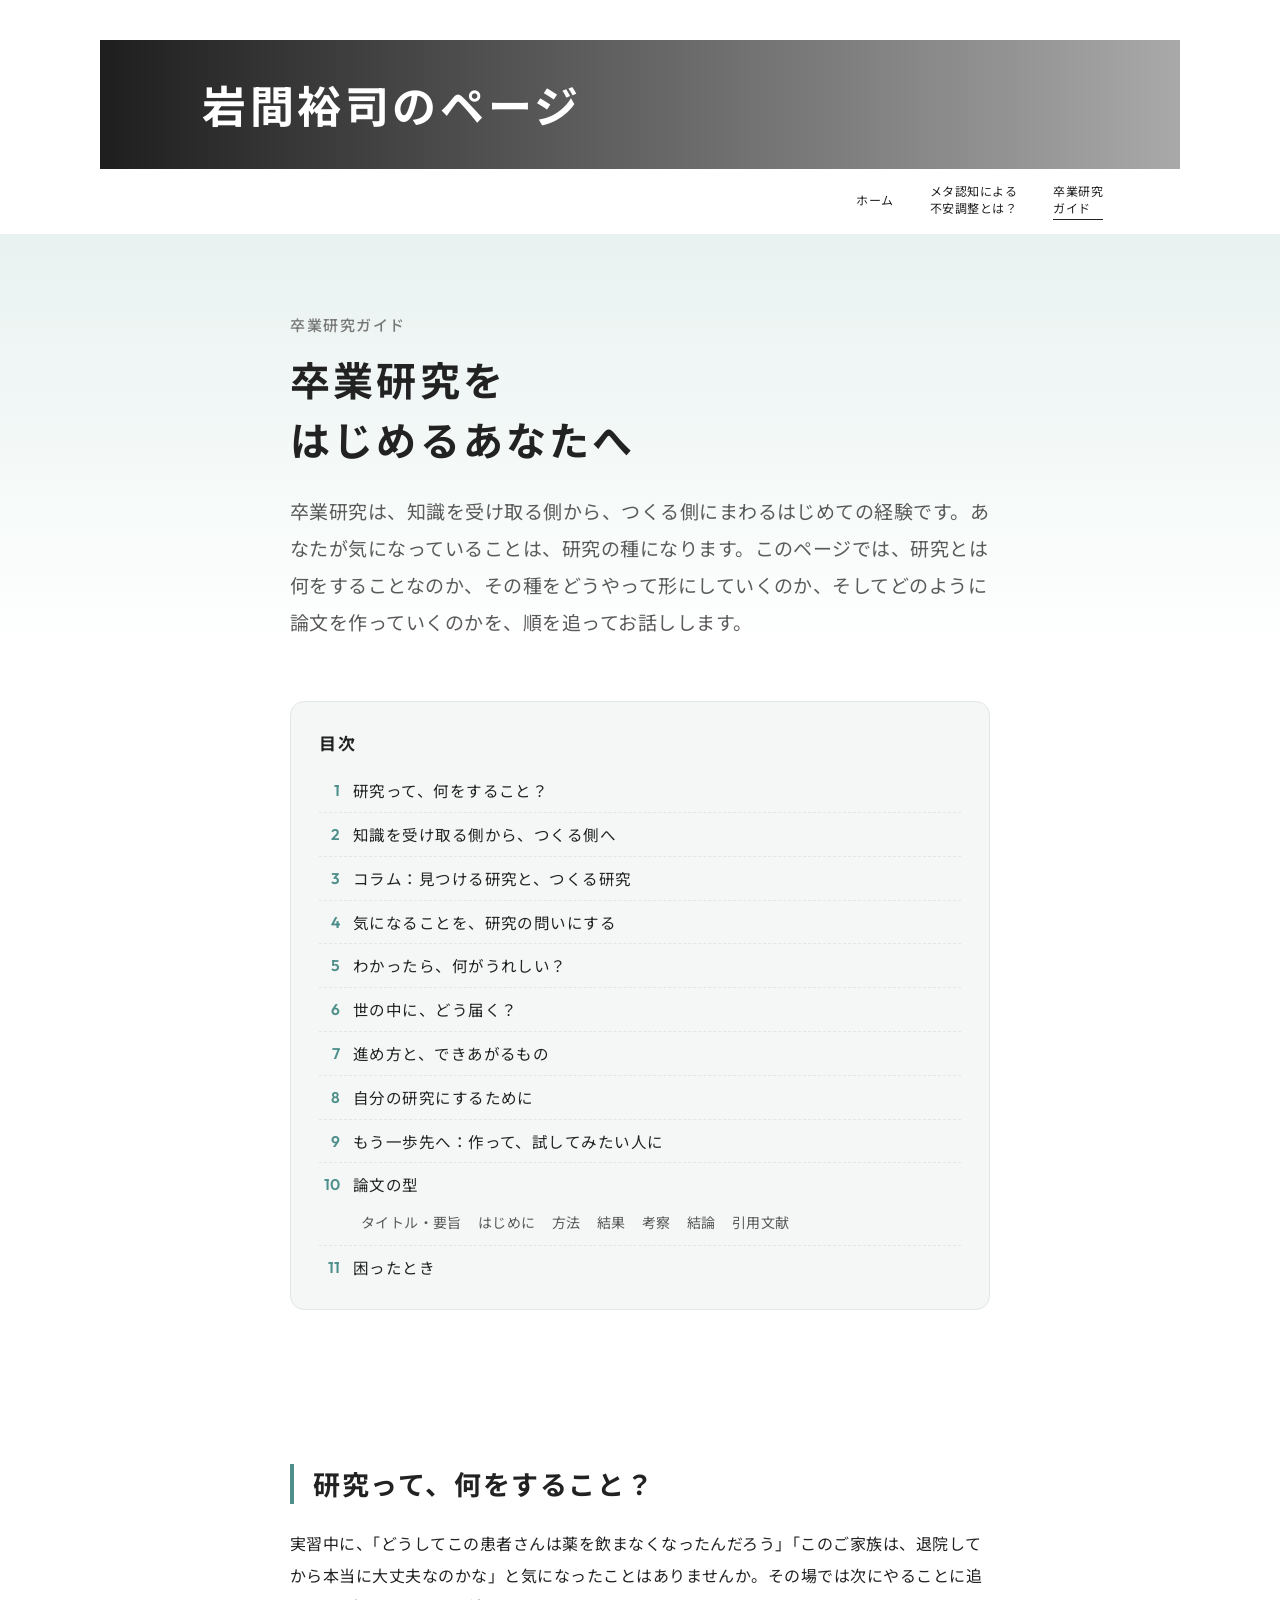
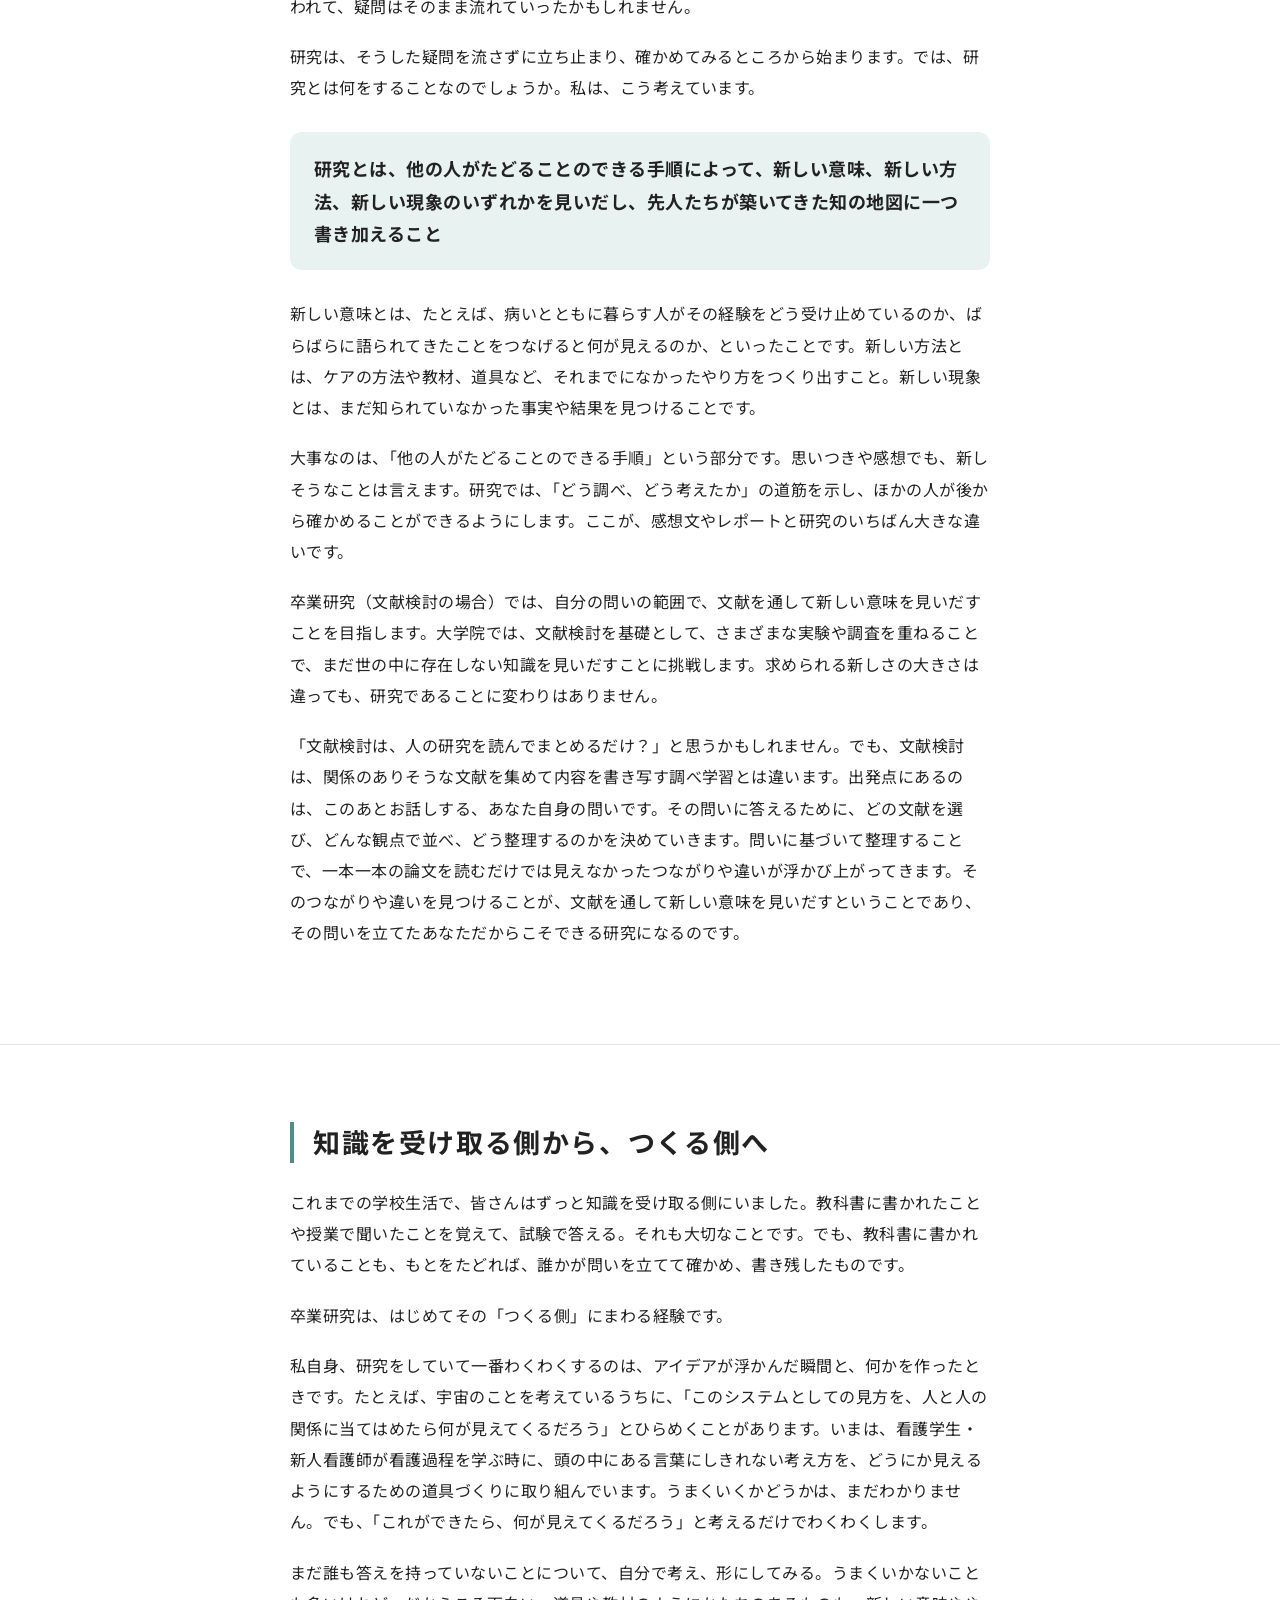
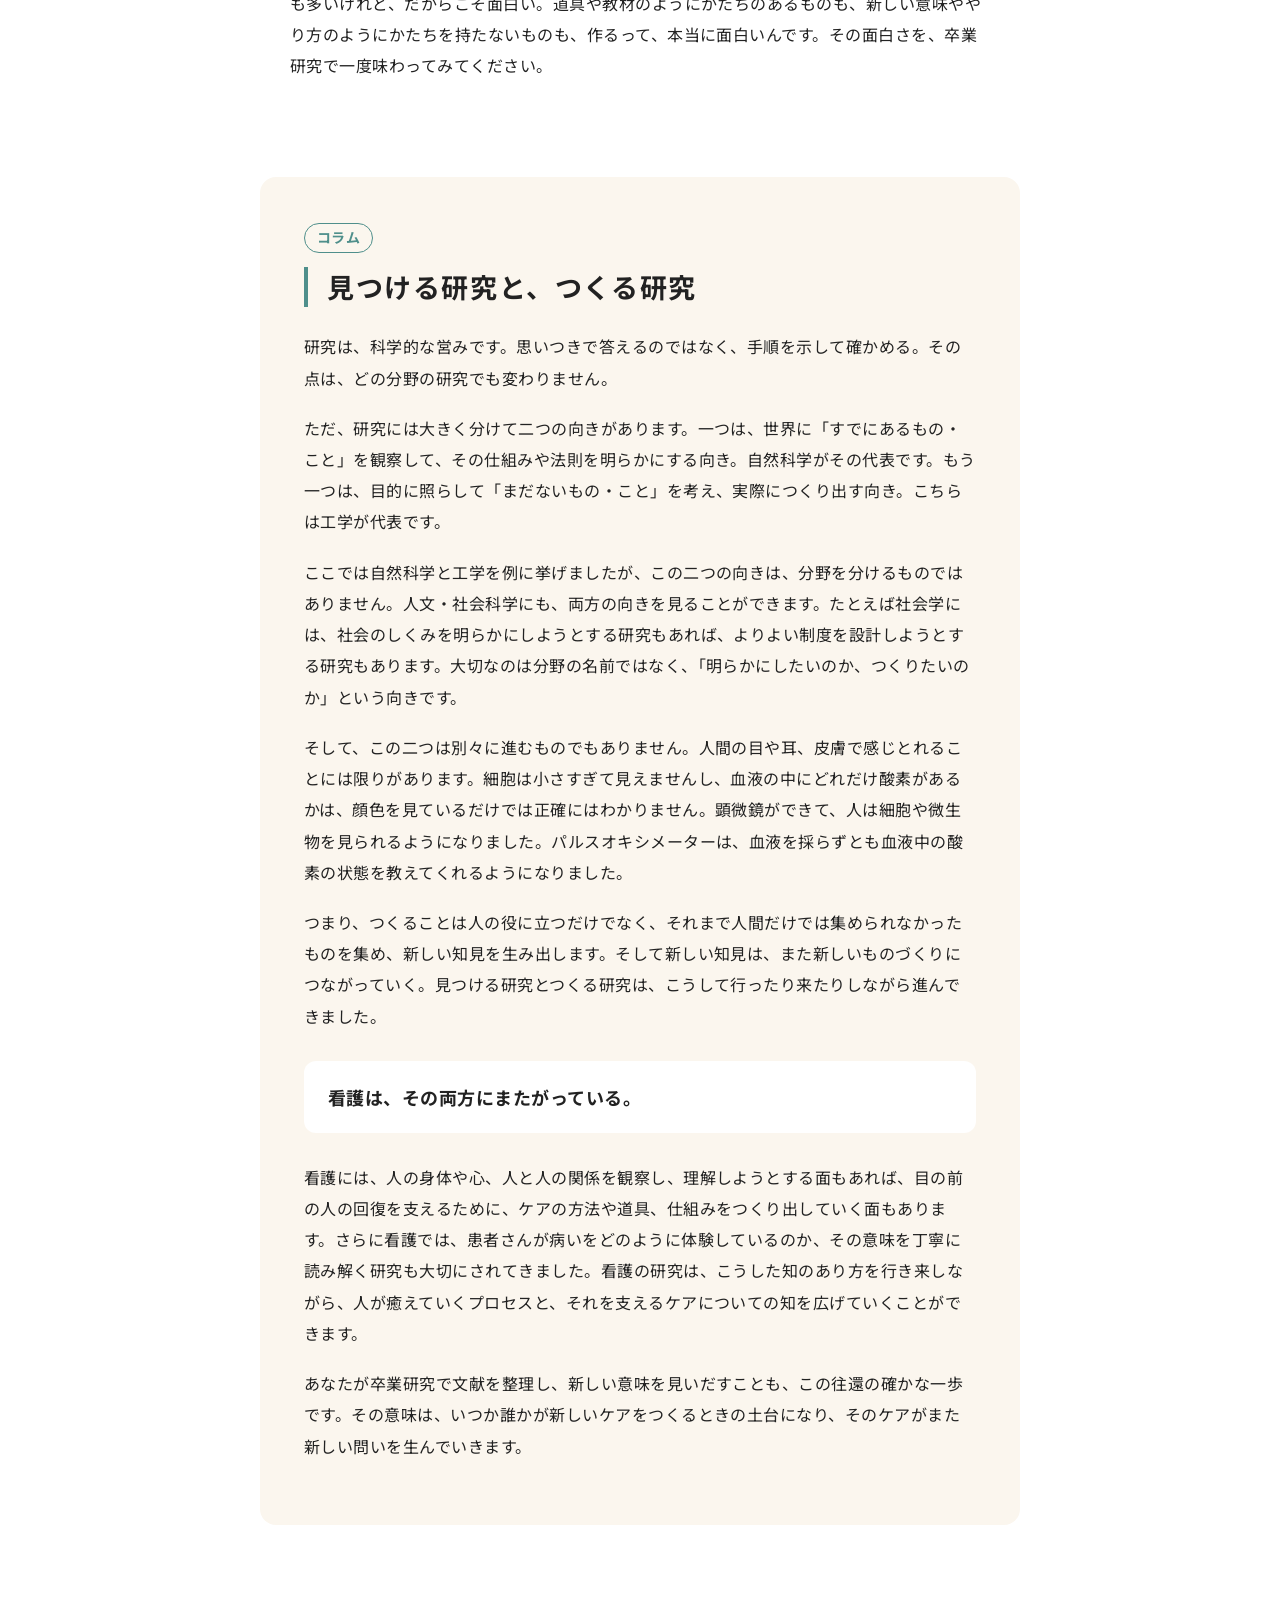
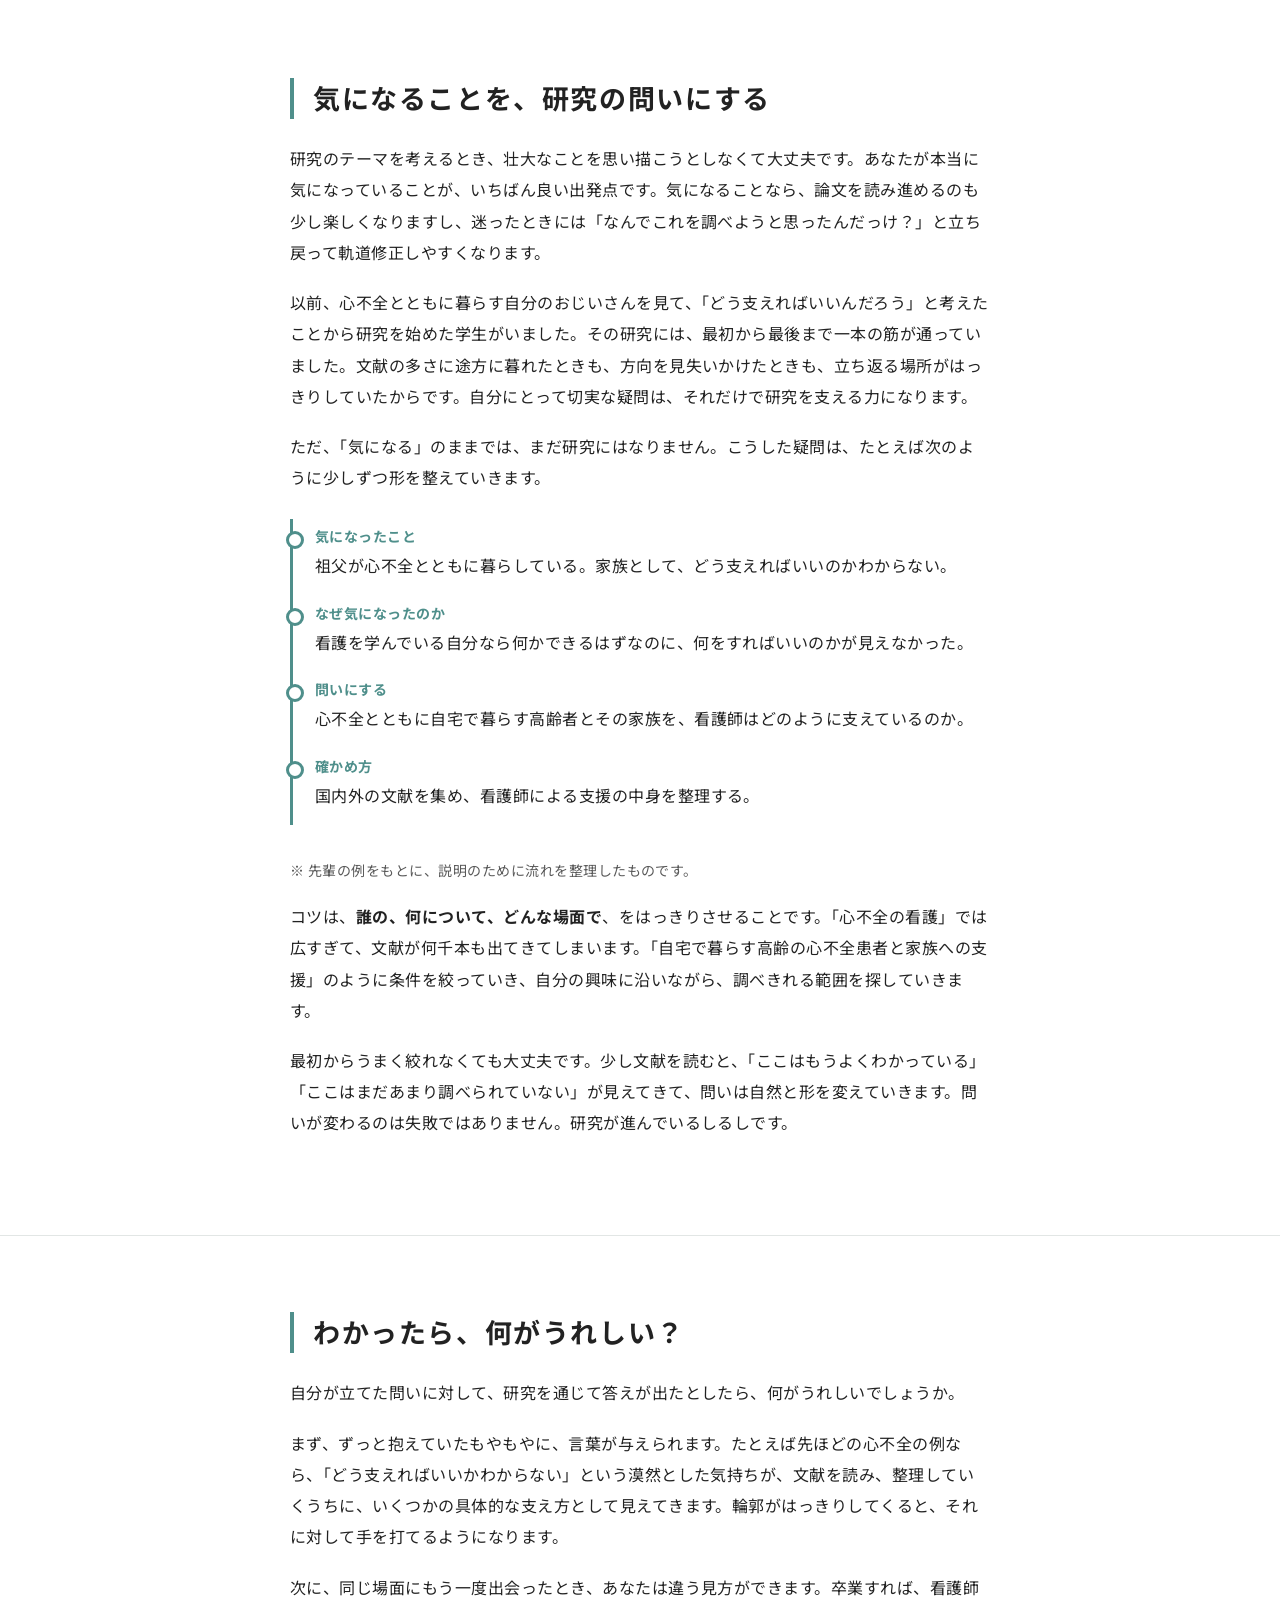
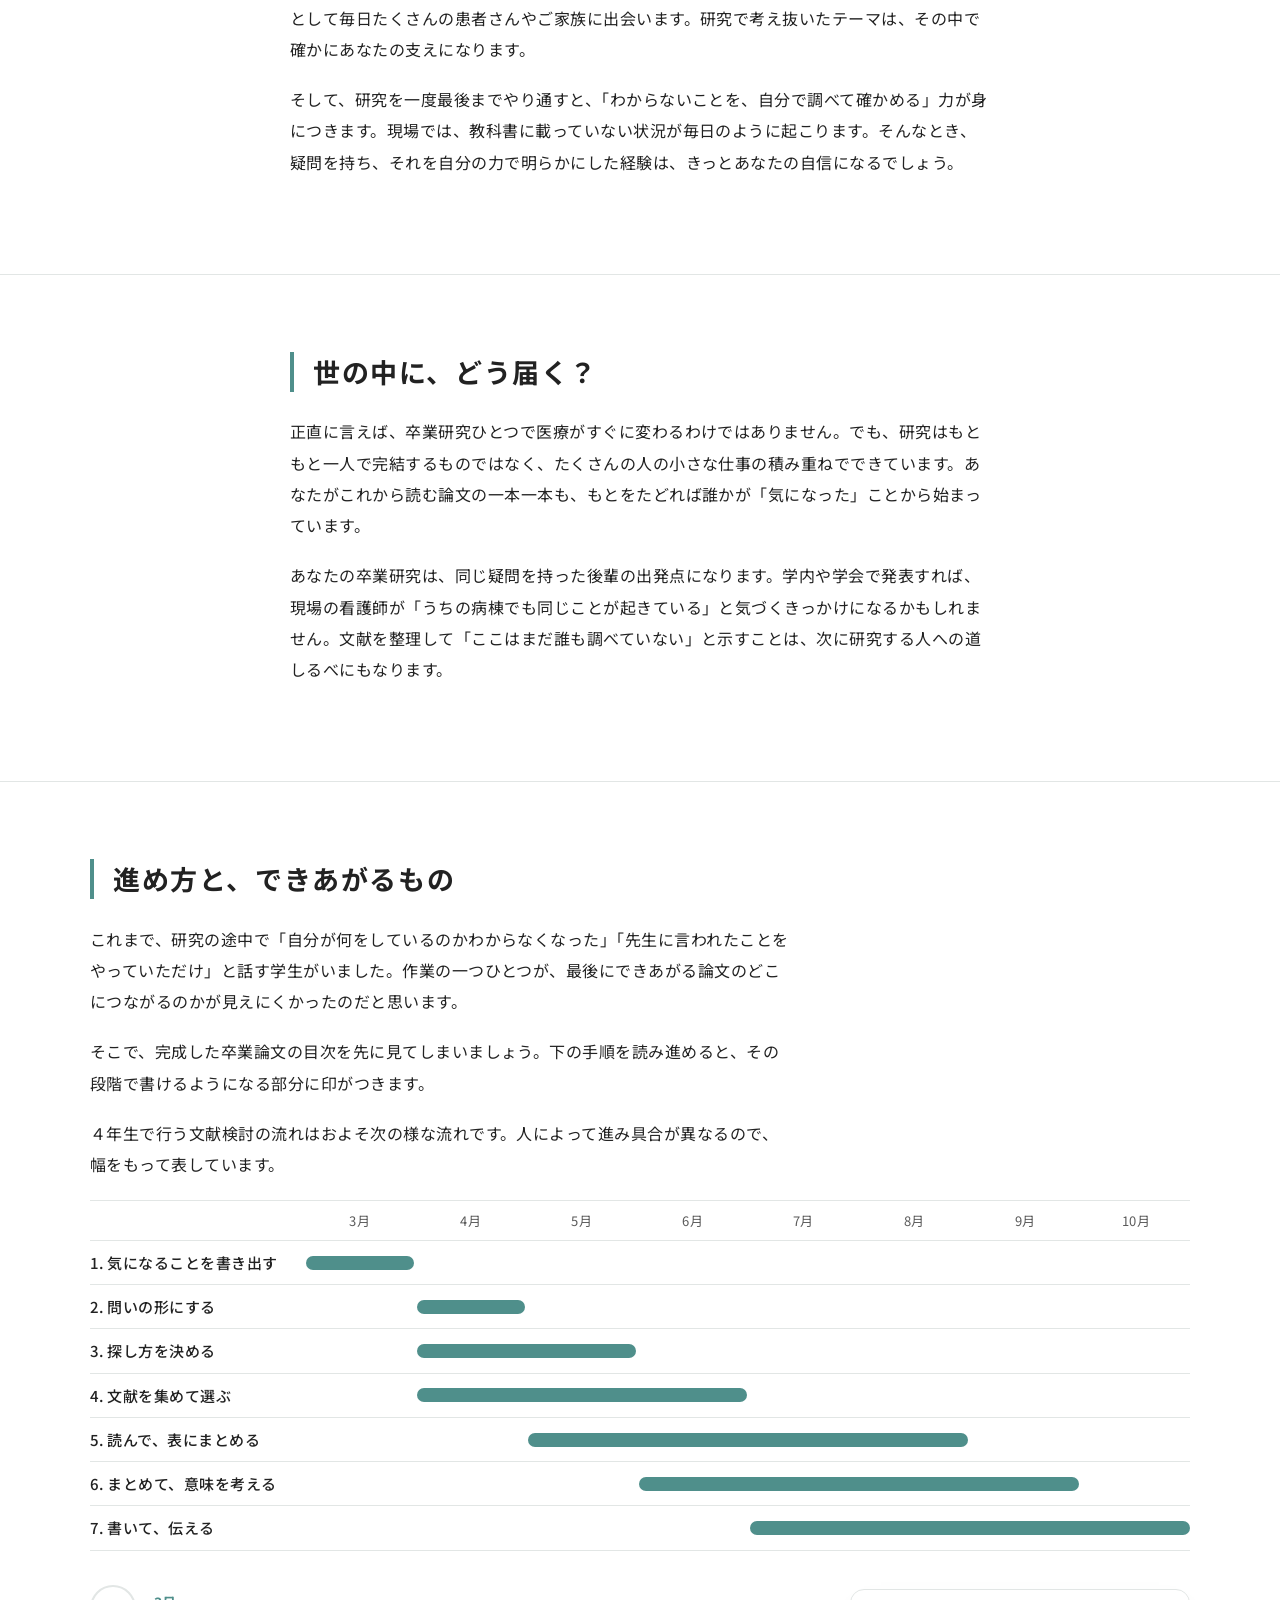
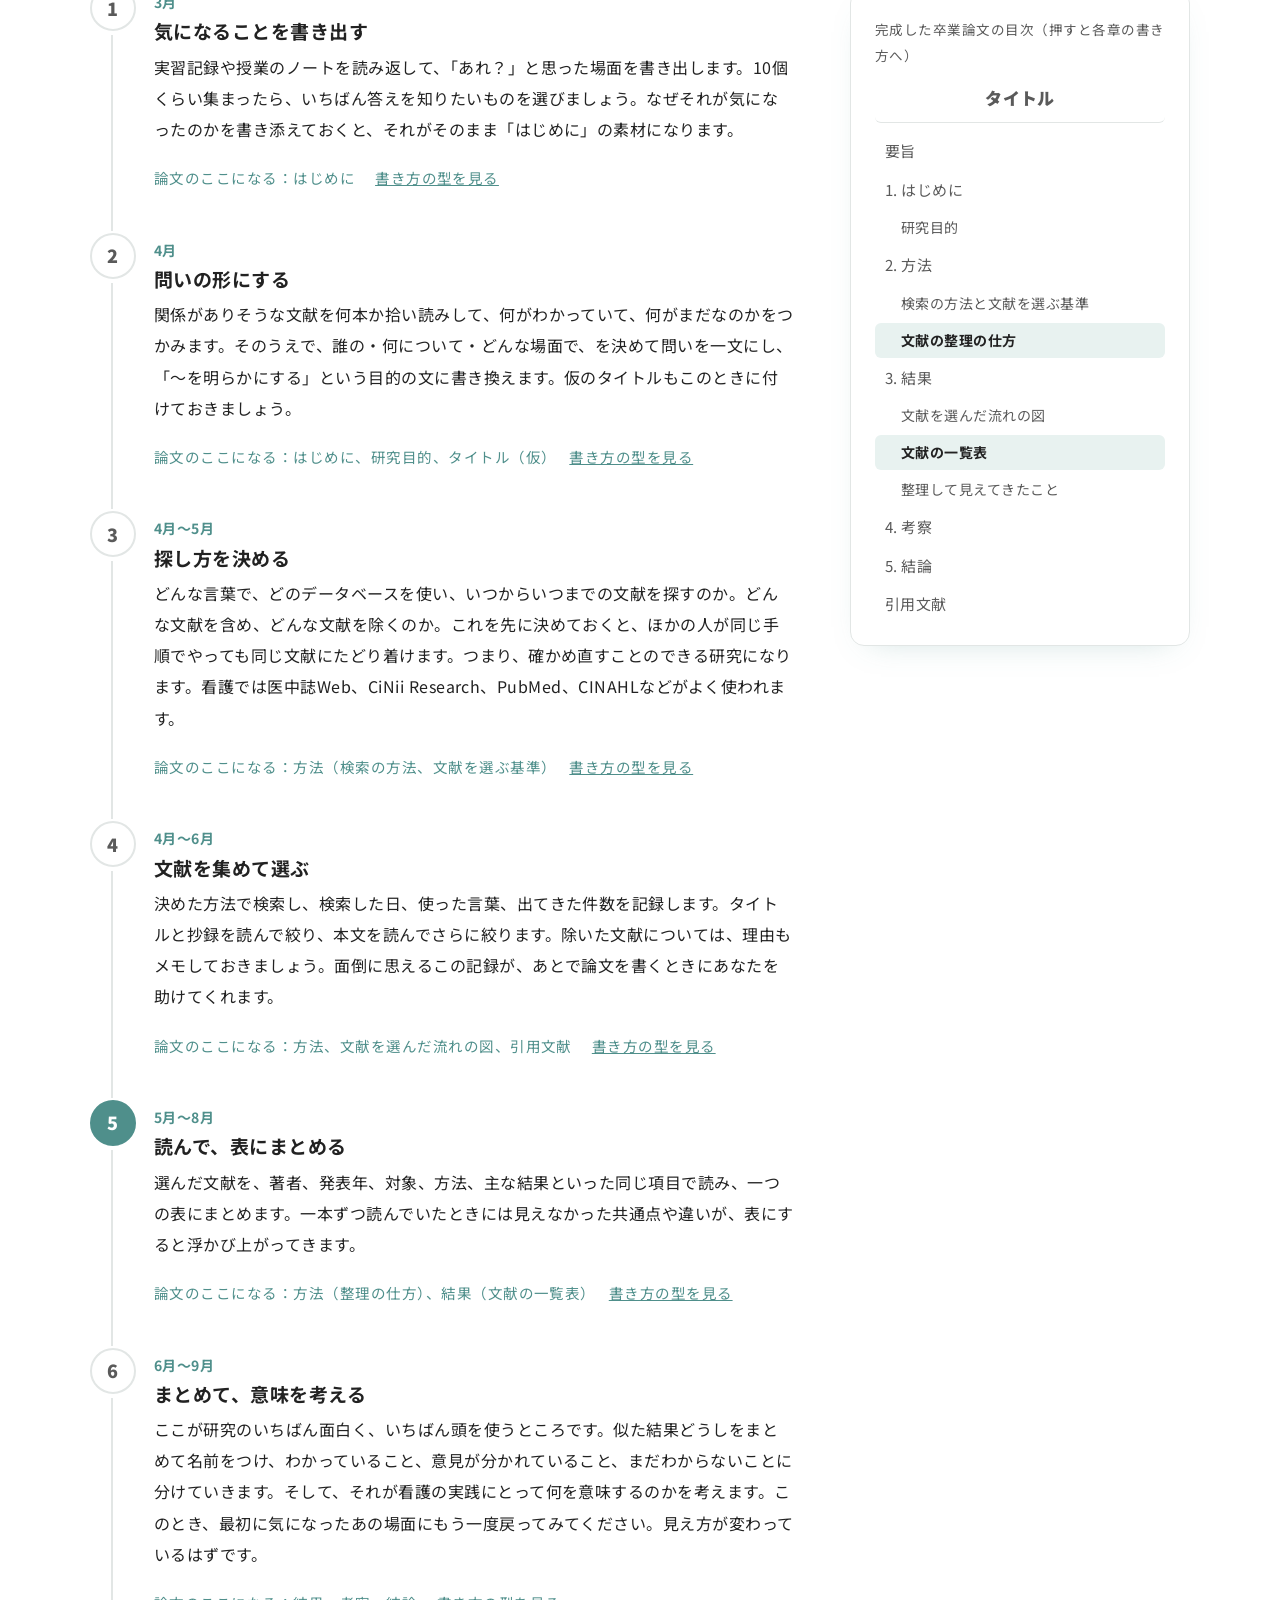
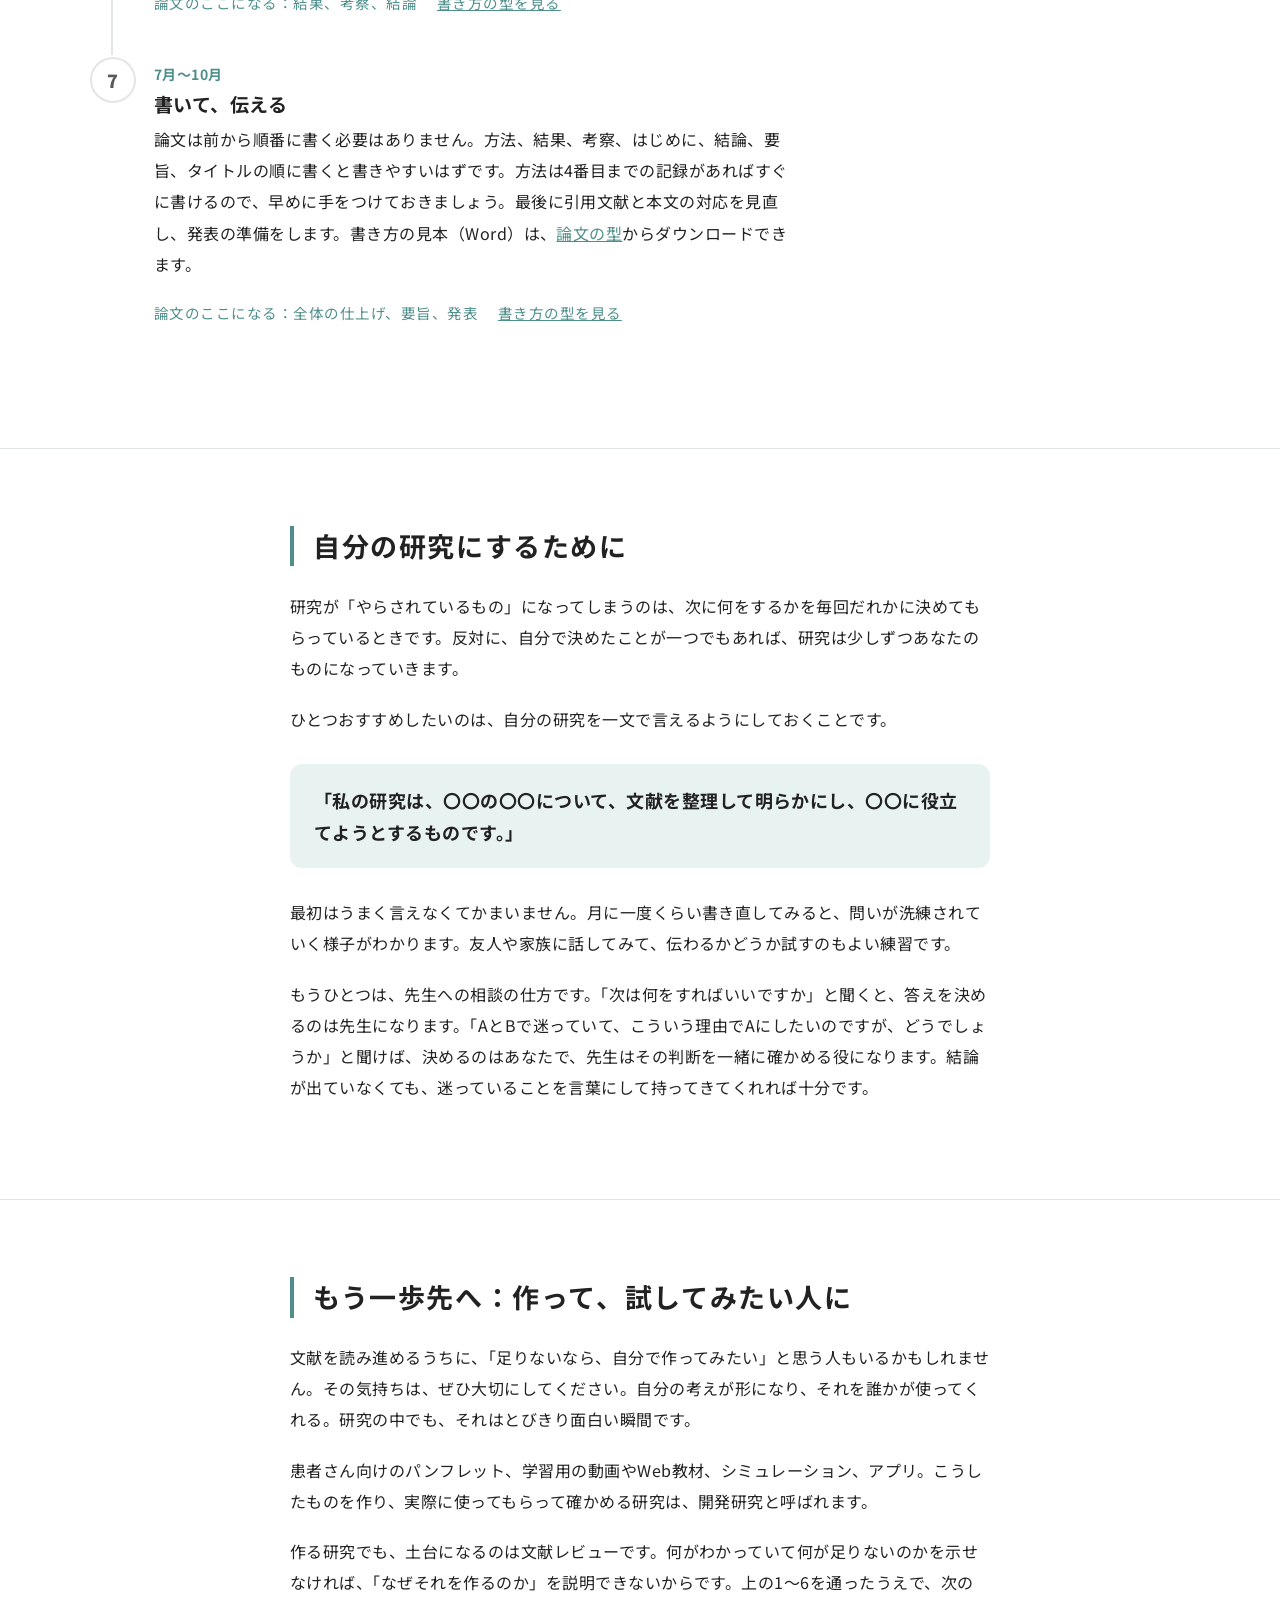
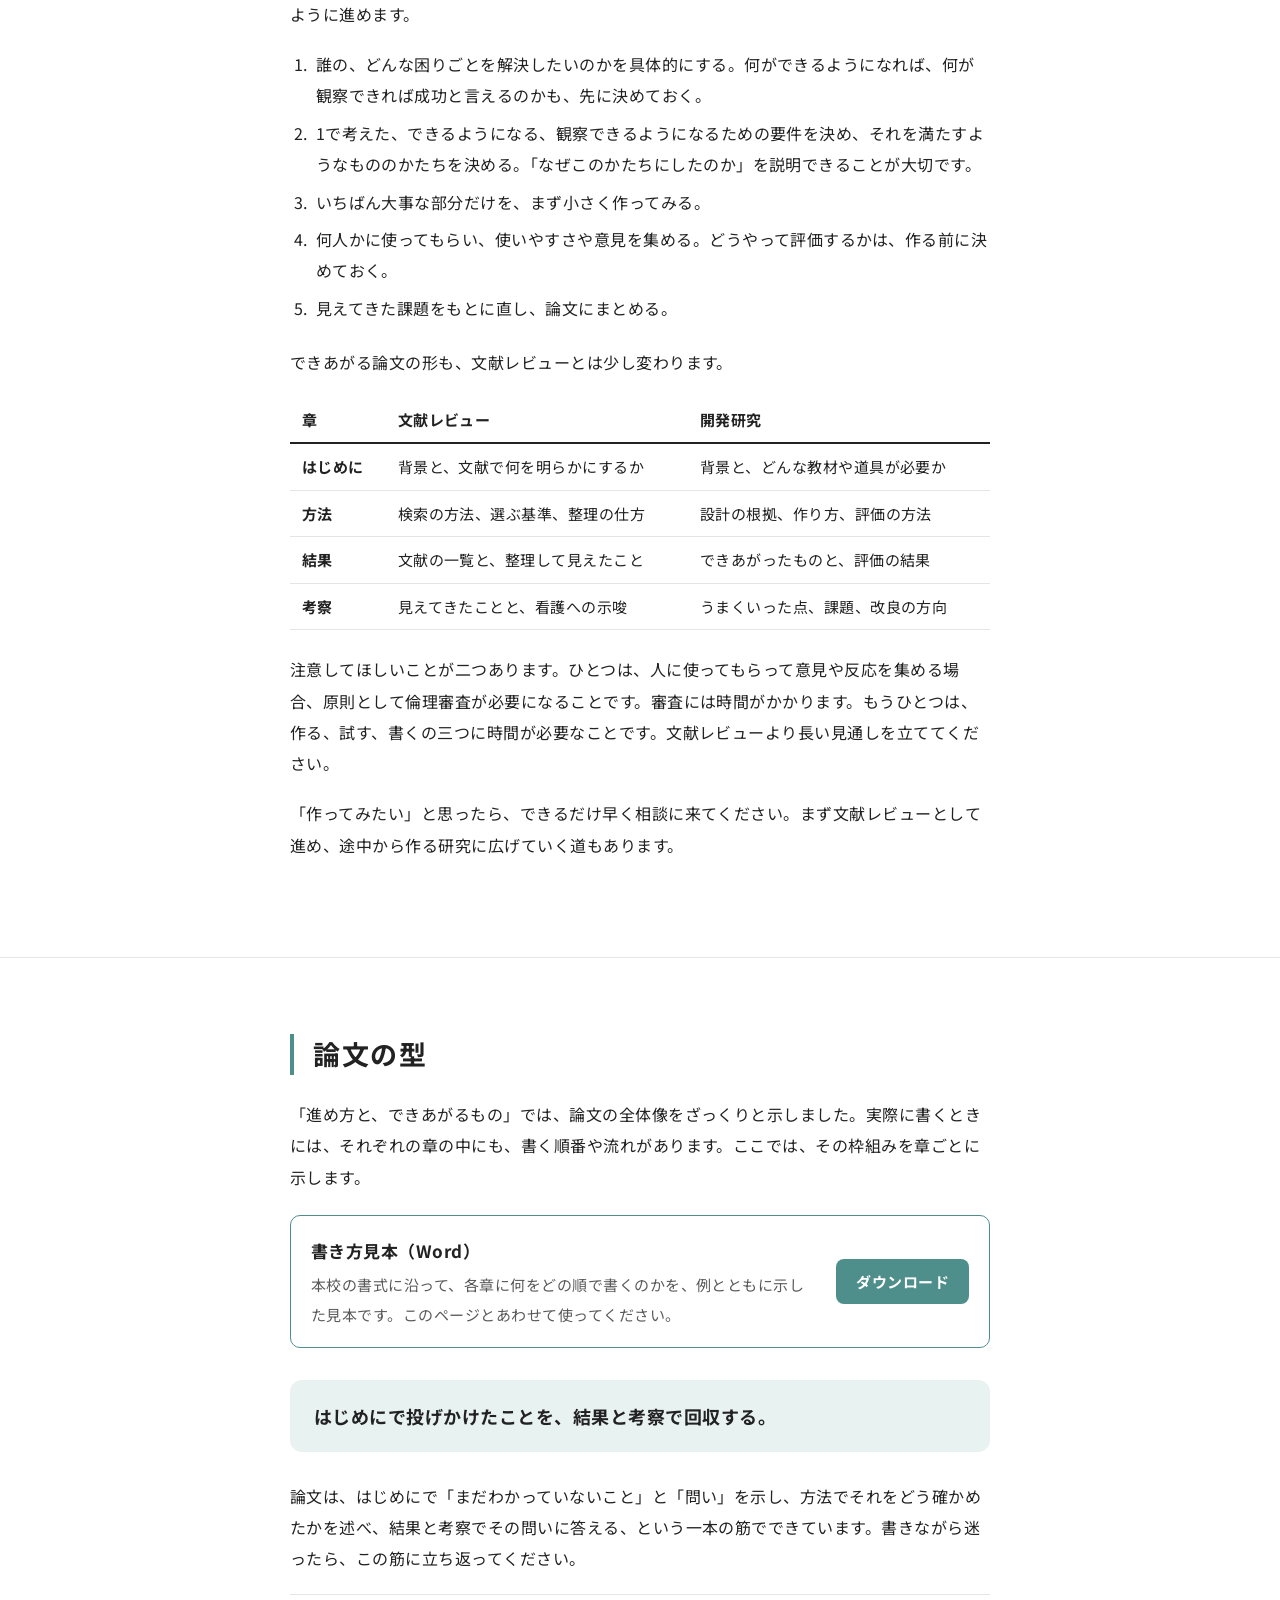
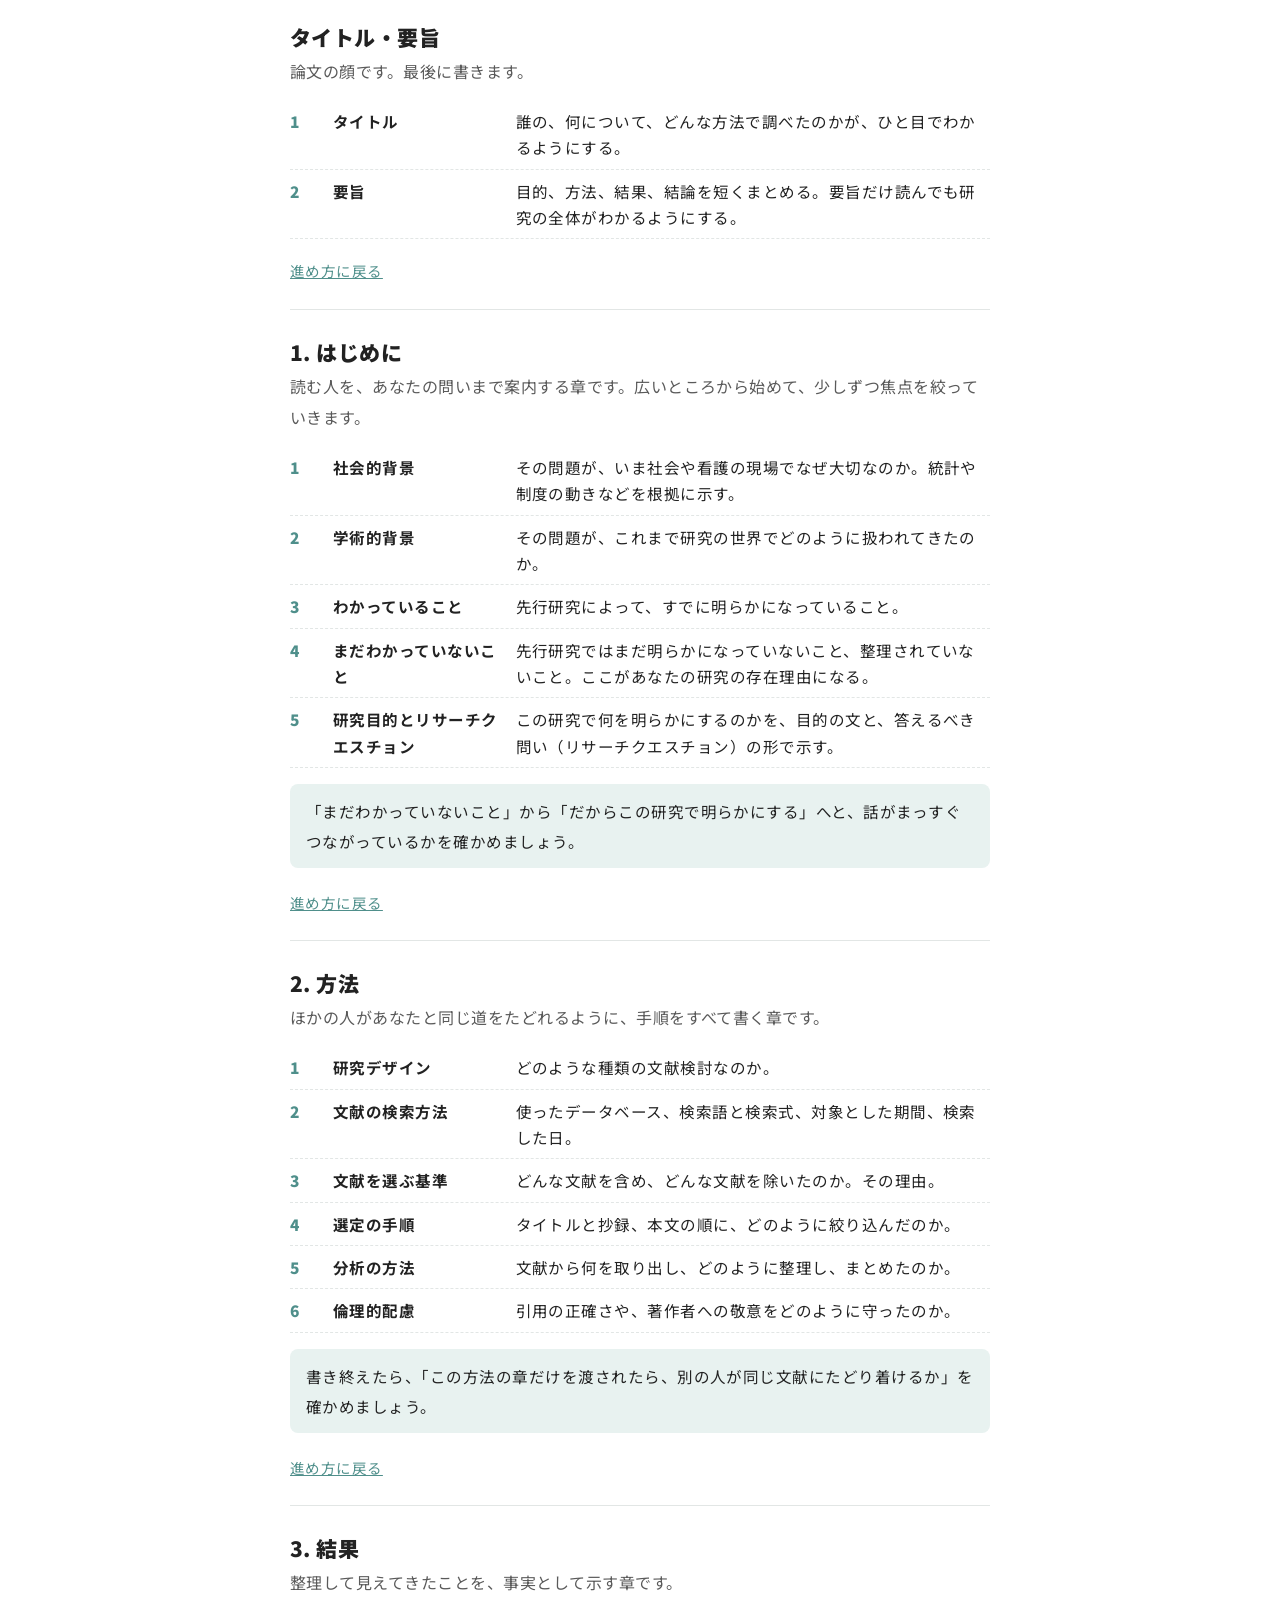
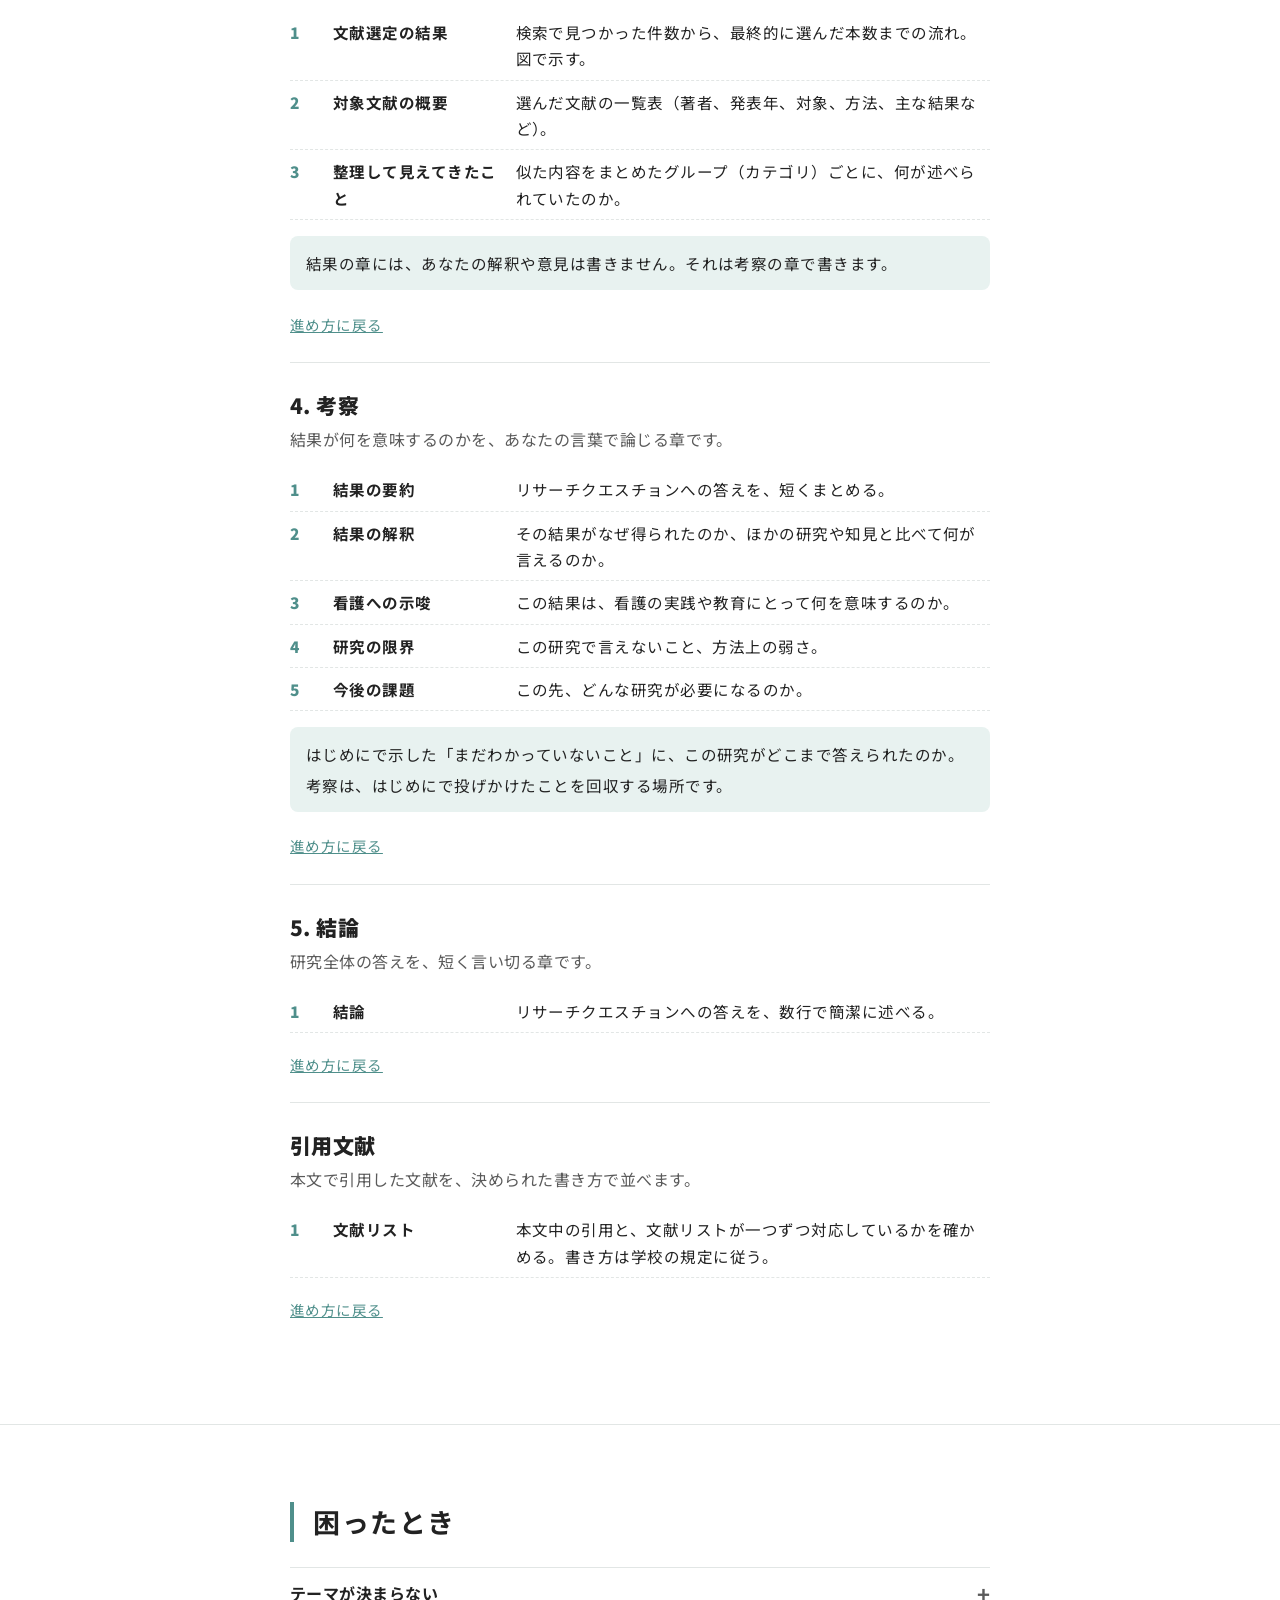
==== sotsuken/index.html @ c7d9c7f5 "Add files via upload" ====
<!DOCTYPE html>
<html lang="ja">
<head>
<meta charset="utf-8">
<meta name="viewport" content="width=device-width, initial-scale=1">
<title>卒業研究をはじめるあなたへ | 岩間裕司のページ</title>
<meta name="description" content="看護学生向けの卒業研究ガイド。研究とは何をすることなのか、気になることをどう研究の形にし、どのように論文を作っていくのか。">
<link rel="preconnect" href="https://fonts.googleapis.com">
<link rel="preconnect" href="https://fonts.gstatic.com" crossorigin>
<link href="https://fonts.googleapis.com/css2?family=Noto+Sans+JP:wght@400;500;700&family=Outfit:wght@500;600&display=swap" rel="stylesheet">
<style>
/* VOICE: 教員がゼミの最初に語りかける読み物。です・ます調、落ち着いて、少しわくわく。
   IDEA: 一冊の小冊子。読み進めると、最後にできあがる論文の姿が見えてくる。
   PICTURE: 進め方の章で、読み進めるにつれて論文の目次に印がつく見本。
   COLOUR and TYPE: ホームページに合わせ白地に墨色。差し色はやわらかな青緑。Noto Sans JP＋Outfit。
   LAYOUT: 一段組みの読み物。進め方の章だけ二段にして、右に論文の目次を固定。 */
:root{color-scheme:light;
--bg:#ffffff;--ink:#222;--sub:#5a5a5a;
--acc:#4f8f8b;--accbg:#e8f2f0;--line:#e2e6e5;--soft:#f4f7f6;--warm:#fbf6ee}
*{box-sizing:border-box;min-width:0}
body{margin:0;background:var(--bg);color:var(--ink);font:16px/1.95 "Noto Sans JP","Hiragino Sans",sans-serif;overflow-x:clip;letter-spacing:.03em;-webkit-font-smoothing:antialiased}
html{scroll-padding-top:20px;scroll-behavior:smooth}
@media(prefers-reduced-motion:reduce){html{scroll-behavior:auto}*{transition:none!important}}
:focus-visible{outline:3px solid var(--acc);outline-offset:2px}
.band{padding:clamp(36px,6vw,80px) max(5vw,18px)}
.col{max-width:700px;margin:0 auto}
.wide{max-width:1100px;margin:0 auto}
h1,h2,h3{line-height:1.35;text-wrap:balance;margin:0}
h1{font-size:clamp(28px,4.2vw,40px);font-weight:700;letter-spacing:.08em;line-height:1.5}
h2{font-size:clamp(22px,2.8vw,27px);font-weight:700;letter-spacing:.06em;margin:0 0 .9em;padding-left:.7em;border-left:4px solid var(--acc);line-height:1.5}
h3{font-size:19px;font-weight:700}
p{margin:0 0 1.2em}
a{color:var(--acc)}
.lead{font-size:clamp(17px,2vw,19px);color:var(--sub);margin-top:1.2em}
.intro{background:linear-gradient(180deg,var(--accbg),#fff 90%);padding-bottom:clamp(20px,3vw,40px)}
.kick{font-family:Outfit,'Noto Sans JP',sans-serif;font-size:15px;color:#777;font-weight:500;letter-spacing:.1em;margin-bottom:.6em}
section+section{border-top:1px solid var(--line)}
.ex{margin:1.6em 0 2em;padding:0;list-style:none;border-left:3px solid var(--acc)}
.ex li{padding:4px 0 14px 22px;position:relative}
.ex li span{display:block;font-size:14px;color:var(--acc);font-weight:700}
.ex li::before{content:"";position:absolute;left:-7.5px;top:12px;width:12px;height:12px;border-radius:50%;background:var(--bg);border:3px solid var(--acc)}
.note{font-size:14px;color:var(--sub)}
.column{background:var(--warm);border-radius:16px;padding:clamp(24px,4vw,44px)!important;max-width:760px}
.column .lab{display:inline-block;font-size:14px;font-weight:700;color:var(--acc);border:1.5px solid var(--acc);border-radius:999px;padding:0 12px;margin-bottom:14px}
.column h2{font-size:clamp(22px,2.8vw,27px)}
.column .quote{background:#fff}
.quote{font-size:18px;font-weight:700;background:var(--accbg);border-radius:12px;padding:20px 24px;margin:1.6em 0;line-height:1.8}

/* steps + outline */
.flow{display:grid;grid-template-columns:minmax(0,1fr) 340px;gap:56px;align-items:start}
.ol a{color:inherit;text-decoration:none;display:block}
.ol a:hover{text-decoration:underline}
.goes a{margin-left:.3em;white-space:nowrap}
.fb{border-top:1px solid var(--line);padding:28px 0 22px}
.fb h3{font-size:21px;font-weight:900}
.fl{color:var(--sub);margin:.3em 0 .8em}
.fi{list-style:none;counter-reset:f;padding:0;margin:0 0 1em}
.fi li{counter-increment:f;display:grid;grid-template-columns:2em minmax(0,11em) minmax(0,1fr);gap:4px 12px;padding:8px 0;border-bottom:1px dashed var(--line);font-size:15.5px;line-height:1.7}
.fi li::before{content:counter(f);font-weight:900;color:var(--acc)}
.fi b{font-weight:700}
@media(max-width:600px){.fi li{grid-template-columns:2em minmax(0,1fr)}.fi li span{grid-column:2}}
.tip{background:var(--accbg);border-radius:8px;padding:12px 16px;font-size:15.5px}
.back{font-size:14.5px}
.fb:target{scroll-margin-top:70px}
.dl{display:grid;grid-template-columns:minmax(0,1fr) auto;gap:6px 20px;align-items:center;border:1.5px solid var(--acc);border-radius:10px;padding:18px 20px;margin:1.4em 0 2em}
.dl b{font-size:17px}
.dl p{margin:.2em 0 0;font-size:15px;color:var(--sub)}
.dl .btn{text-decoration:none;display:inline-flex;align-items:center;font:inherit;font-weight:700;font-size:15px;min-height:44px;padding:8px 20px;border-radius:8px;border:0;background:var(--acc);color:#fff;cursor:pointer}
.dl .btn:disabled{opacity:.5;cursor:default}
.dlmsg{grid-column:1/-1;min-height:0}
@media(max-width:600px){.dl{grid-template-columns:minmax(0,1fr)}}
.toc-band{padding-top:0}
.toc{background:var(--soft);border:1px solid var(--line);border-radius:14px;padding:24px 28px 20px}
.toc-h{font-weight:700;font-size:17px;margin:0 0 10px;letter-spacing:.1em}
.toc ol{list-style:none;counter-reset:t;margin:0;padding:0}
.toc>ol>li{counter-increment:t;border-top:1px dashed var(--line)}
.toc>ol>li:first-child{border-top:0}
.toc>ol>li>a{display:flex;gap:12px;padding:9px 0;color:var(--ink);text-decoration:none;font-size:15.5px;line-height:1.6}
.toc>ol>li>a::before{content:counter(t);font-family:Outfit,sans-serif;color:var(--acc);font-weight:600;min-width:1.4em;text-align:right}
.toc a:hover{color:var(--acc)}
.toc-sub{padding:0 0 8px 2.6em!important;display:flex;flex-wrap:wrap;gap:2px 16px}
.toc-sub a{font-size:14px;color:var(--sub);text-decoration:none}
.totoc{position:fixed;right:16px;bottom:16px;z-index:10;width:56px;height:56px;border-radius:50%;background:var(--acc);color:#fff;display:grid;place-items:center;font-size:13px;font-weight:700;text-decoration:none;box-shadow:0 6px 18px -6px rgba(0,0,0,.35);opacity:0;pointer-events:none;transition:opacity .2s}
.totoc.show{opacity:1;pointer-events:auto}
@media(max-width:600px){.toc{padding:18px 18px 14px}.toc-sub{padding-left:2.2em!important}}
.when{font-size:14px;font-weight:700;color:var(--acc);margin:0 0 2px}
.gantt{margin:6px 0 2.4em;border-top:1px solid var(--line)}
.g-row{display:grid;grid-template-columns:200px minmax(0,1fr);gap:16px;align-items:center;border-bottom:1px solid var(--line);padding:7px 0}
.g-name{font-size:15px;font-weight:500}
.g-track{display:grid;grid-template-columns:repeat(8,minmax(0,1fr));gap:3px;align-items:center;min-height:18px}
.g-head .g-track span{font-size:13px;color:var(--sub);text-align:center;white-space:nowrap}
.g-bar{height:14px;border-radius:7px;background:var(--acc)}
@media(max-width:600px){.g-row{grid-template-columns:minmax(0,1fr);gap:4px}.g-head .g-name{display:none}.g-head .g-track span{font-size:11.5px}}
.steps{list-style:none;margin:0;padding:0;counter-reset:s}
.steps>li{counter-increment:s;padding:0 0 44px 64px;position:relative}
.steps>li::before{content:counter(s);position:absolute;left:0;top:-4px;width:42px;height:42px;border-radius:50%;border:2px solid var(--line);display:grid;place-items:center;font-weight:900;font-size:18px;color:var(--sub);transition:.25s}
.steps>li::after{content:"";position:absolute;left:21px;top:46px;bottom:6px;width:2px;background:var(--line)}
.steps>li:last-child::after{display:none}
.steps>li.on::before{border-color:var(--acc);background:var(--acc);color:#fff}
.steps h3{margin-bottom:.4em}
.steps .goes{font-size:14.5px;color:var(--acc);margin:0}
.outline{position:sticky;top:90px;border:1px solid var(--line);border-radius:14px;padding:26px 24px 20px;background:var(--bg);box-shadow:0 12px 32px -20px rgba(79,143,139,.35)}
.outline .cap{font-size:13.5px;color:var(--sub);margin-bottom:12px}
.outline .tt{font-weight:900;text-align:center;font-size:17px;padding:4px 0 12px;border-bottom:1px solid var(--line);margin-bottom:10px}
.ol{list-style:none;margin:0;padding:0}
.ol li{font-size:15px;line-height:1.5;padding:7px 10px;border-radius:6px;margin:2px 0;color:var(--sub);transition:.25s}
.ol li.in{padding-left:26px;font-size:14px}
.ol li.on{background:var(--accbg);color:var(--ink);font-weight:700}
.ol li.tt.on{background:var(--accbg)}
@media(max-width:900px){.flow{grid-template-columns:minmax(0,1fr);gap:28px}.outline{position:static;box-shadow:none}}
@media(max-width:520px){.steps>li{padding-left:52px}.steps>li::before{width:36px;height:36px;font-size:16px}.steps>li::after{left:18px;top:40px}}

ol.plain{padding-left:1.4em;margin:0 0 1.4em}
ol.plain li{margin:.4em 0;padding-left:.2em}
table{border-collapse:collapse;width:100%;font-size:15px;margin:1em 0 1.6em;line-height:1.7}
th,td{text-align:left;padding:10px 12px;border-bottom:1px solid var(--line);vertical-align:top}
th{font-weight:700;border-bottom:2px solid var(--ink)}
td:first-child{font-weight:700;white-space:nowrap}
details{border-top:1px solid var(--line)}
details:last-of-type{border-bottom:1px solid var(--line)}
summary{cursor:pointer;font-weight:700;min-height:52px;display:flex;align-items:center;list-style:none}
summary::after{content:"+";margin-left:auto;font-size:22px;color:var(--sub);padding-left:12px}
details[open] summary::after{content:"−"}
summary::-webkit-details-marker{display:none}
details p{color:var(--ink)}
footer{color:var(--sub);font-size:14.5px}
@media(max-width:600px){body{font-size:16px}table{font-size:13.5px}.stack thead{display:none}.stack tr{display:grid;padding-block:10px;border-bottom:1px solid var(--line)}.stack td{display:flow-root;border:0;padding:3px 0;padding-inline-start:7.5em;text-align:start;white-space:normal}.stack td::before{content:attr(data-l);float:inline-start;width:7em;margin-inline-start:-7.5em;color:var(--sub);font-weight:400}.stack td:empty{display:none}}

/* サイト共通（ホームページと同じ） */
.site-hero{max-width:1080px;margin:40px auto 0;background:linear-gradient(90deg,#1e1e1e 0%,#6b6b6b 55%,#a9a9a9 100%);color:#fff;padding:36px 8%}
.site-hero h1{margin:0;font-size:clamp(28px,4.5vw,44px);font-weight:700;letter-spacing:.08em;line-height:1.3}
.site-hero h1 a{color:inherit;text-decoration:none}
.site-gnav{max-width:1080px;margin:0 auto;display:flex;justify-content:flex-end;align-items:center;gap:36px;padding:14px 6%;font-size:12px;line-height:1.4}
.site-gnav a{color:inherit;text-decoration:none;padding-bottom:2px;border-bottom:1px solid transparent}
.site-gnav a:hover,.site-gnav a[aria-current="page"]{border-bottom-color:var(--ink)}
.site-footer{max-width:1080px;margin:0 auto 40px;background:#222;color:#fff;text-align:center;padding:28px 20px 36px}
.site-footer .top{color:#fff;font-size:12px;text-decoration:none;display:inline-block;margin-bottom:28px}
.site-footer p{margin:0;font-family:Outfit,"Noto Sans JP",sans-serif;letter-spacing:.06em;font-size:14px;line-height:1.5}
@media(max-width:720px){.site-hero{margin-top:0;padding:28px 20px}.site-gnav{justify-content:center;gap:24px;padding:12px 16px}.site-footer{margin-bottom:0}}
</style>
<script>new MutationObserver(()=>{for(const c of document.querySelectorAll('.stack td:not([data-l])')){let i=0,p=c;while(p=p.previousElementSibling)i+=p.colSpan;c.dataset.l=c.closest('table').rows[0].cells[i]?.textContent||''}}).observe(document,{childList:true,subtree:true})</script>
</head>
<body id="top">

<header class="site-hero"><h1><a href="../index.html">岩間裕司のページ</a></h1></header>
<nav class="site-gnav" aria-label="サイト">
 <a href="../index.html">ホーム</a>
 <a href="../metacognition.html">メタ認知による<br>不安調整とは？</a>
 <a href="./" aria-current="page">卒業研究<br>ガイド</a>
</nav>

<div class="band intro">
 <div class="col">
  <div class="kick">卒業研究ガイド</div>
  <h1>卒業研究を<br>はじめるあなたへ</h1>
  <p class="lead">卒業研究は、知識を受け取る側から、つくる側にまわるはじめての経験です。あなたが気になっていることは、研究の種になります。このページでは、研究とは何をすることなのか、その種をどうやって形にしていくのか、そしてどのように論文を作っていくのかを、順を追ってお話しします。</p>
 </div>
</div>

<div class="band toc-band">
 <nav class="col toc" id="toc" aria-label="目次">
  <p class="toc-h">目次</p>
  <ol><li><a href="#what">研究って、何をすること？</a></li><li><a href="#make">知識を受け取る側から、つくる側へ</a></li><li><a href="#between">コラム：見つける研究と、つくる研究</a></li><li><a href="#seed">気になることを、研究の問いにする</a></li><li><a href="#joy">わかったら、何がうれしい？</a></li><li><a href="#world">世の中に、どう届く？</a></li><li><a href="#flow">進め方と、できあがるもの</a></li><li><a href="#own">自分の研究にするために</a></li><li><a href="#more">もう一歩先へ：作って、試してみたい人に</a></li><li><a href="#form">論文の型</a><ol class="toc-sub"><li><a href="#form-title">タイトル・要旨</a></li><li><a href="#form-intro">はじめに</a></li><li><a href="#form-method">方法</a></li><li><a href="#form-result">結果</a></li><li><a href="#form-disc">考察</a></li><li><a href="#form-concl">結論</a></li><li><a href="#form-ref">引用文献</a></li></ol></li><li><a href="#help">困ったとき</a></li></ol>
 </nav>
</div>

<main>
<section class="band" id="what">
 <div class="col">
  <h2>研究って、何をすること？</h2>
  <p>実習中に、「どうしてこの患者さんは薬を飲まなくなったんだろう」「このご家族は、退院してから本当に大丈夫なのかな」と気になったことはありませんか。その場では次にやることに追われて、疑問はそのまま流れていったかもしれません。</p>
  <p>研究は、そうした疑問を流さずに立ち止まり、確かめてみるところから始まります。では、研究とは何をすることなのでしょうか。私は、こう考えています。</p>
  <p class="quote">研究とは、他の人がたどることのできる手順によって、新しい意味、新しい方法、新しい現象のいずれかを見いだし、先人たちが築いてきた知の地図に一つ書き加えること</p>
  <p>新しい意味とは、たとえば、病いとともに暮らす人がその経験をどう受け止めているのか、ばらばらに語られてきたことをつなげると何が見えるのか、といったことです。新しい方法とは、ケアの方法や教材、道具など、それまでになかったやり方をつくり出すこと。新しい現象とは、まだ知られていなかった事実や結果を見つけることです。</p>
  <p>大事なのは、「他の人がたどることのできる手順」という部分です。思いつきや感想でも、新しそうなことは言えます。研究では、「どう調べ、どう考えたか」の道筋を示し、ほかの人が後から確かめることができるようにします。ここが、感想文やレポートと研究のいちばん大きな違いです。</p>
  <p>卒業研究（文献検討の場合）では、自分の問いの範囲で、文献を通して新しい意味を見いだすことを目指します。大学院では、文献検討を基礎として、さまざまな実験や調査を重ねることで、まだ世の中に存在しない知識を見いだすことに挑戦します。求められる新しさの大きさは違っても、研究であることに変わりはありません。</p>
  <p>「文献検討は、人の研究を読んでまとめるだけ？」と思うかもしれません。でも、文献検討は、関係のありそうな文献を集めて内容を書き写す調べ学習とは違います。出発点にあるのは、このあとお話しする、あなた自身の問いです。その問いに答えるために、どの文献を選び、どんな観点で並べ、どう整理するのかを決めていきます。問いに基づいて整理することで、一本一本の論文を読むだけでは見えなかったつながりや違いが浮かび上がってきます。そのつながりや違いを見つけることが、文献を通して新しい意味を見いだすということであり、その問いを立てたあなただからこそできる研究になるのです。</p>
 </div>
</section>

<section class="band" id="make">
 <div class="col">
  <h2>知識を受け取る側から、つくる側へ</h2>
  <p>これまでの学校生活で、皆さんはずっと知識を受け取る側にいました。教科書に書かれたことや授業で聞いたことを覚えて、試験で答える。それも大切なことです。でも、教科書に書かれていることも、もとをたどれば、誰かが問いを立てて確かめ、書き残したものです。</p>
  <p>卒業研究は、はじめてその「つくる側」にまわる経験です。</p>
  <p>私自身、研究をしていて一番わくわくするのは、アイデアが浮かんだ瞬間と、何かを作ったときです。たとえば、宇宙のことを考えているうちに、「このシステムとしての見方を、人と人の関係に当てはめたら何が見えてくるだろう」とひらめくことがあります。いまは、看護学生・新人看護師が看護過程を学ぶ時に、頭の中にある言葉にしきれない考え方を、どうにか見えるようにするための道具づくりに取り組んでいます。うまくいくかどうかは、まだわかりません。でも、「これができたら、何が見えてくるだろう」と考えるだけでわくわくします。</p>
  <p>まだ誰も答えを持っていないことについて、自分で考え、形にしてみる。うまくいかないことも多いけれど、だからこそ面白い。道具や教材のようにかたちのあるものも、新しい意味ややり方のようにかたちを持たないものも、作るって、本当に面白いんです。その面白さを、卒業研究で一度味わってみてください。</p>
 </div>
</section>

<div class="band" style="padding-top:0"><aside class="column col" id="between" aria-label="コラム">
  <div class="lab">コラム</div>
  <h2>見つける研究と、つくる研究</h2>
  <p>研究は、科学的な営みです。思いつきで答えるのではなく、手順を示して確かめる。その点は、どの分野の研究でも変わりません。</p>
  <p>ただ、研究には大きく分けて二つの向きがあります。一つは、世界に「すでにあるもの・こと」を観察して、その仕組みや法則を明らかにする向き。自然科学がその代表です。もう一つは、目的に照らして「まだないもの・こと」を考え、実際につくり出す向き。こちらは工学が代表です。</p>
  <p>ここでは自然科学と工学を例に挙げましたが、この二つの向きは、分野を分けるものではありません。人文・社会科学にも、両方の向きを見ることができます。たとえば社会学には、社会のしくみを明らかにしようとする研究もあれば、よりよい制度を設計しようとする研究もあります。大切なのは分野の名前ではなく、「明らかにしたいのか、つくりたいのか」という向きです。</p>
  <p>そして、この二つは別々に進むものでもありません。人間の目や耳、皮膚で感じとれることには限りがあります。細胞は小さすぎて見えませんし、血液の中にどれだけ酸素があるかは、顔色を見ているだけでは正確にはわかりません。顕微鏡ができて、人は細胞や微生物を見られるようになりました。パルスオキシメーターは、血液を採らずとも血液中の酸素の状態を教えてくれるようになりました。</p>
  <p>つまり、つくることは人の役に立つだけでなく、それまで人間だけでは集められなかったものを集め、新しい知見を生み出します。そして新しい知見は、また新しいものづくりにつながっていく。見つける研究とつくる研究は、こうして行ったり来たりしながら進んできました。</p>
  <p class="quote">看護は、その両方にまたがっている。</p>
  <p>看護には、人の身体や心、人と人の関係を観察し、理解しようとする面もあれば、目の前の人の回復を支えるために、ケアの方法や道具、仕組みをつくり出していく面もあります。さらに看護では、患者さんが病いをどのように体験しているのか、その意味を丁寧に読み解く研究も大切にされてきました。看護の研究は、こうした知のあり方を行き来しながら、人が癒えていくプロセスと、それを支えるケアについての知を広げていくことができます。</p>
  <p>あなたが卒業研究で文献を整理し、新しい意味を見いだすことも、この往還の確かな一歩です。その意味は、いつか誰かが新しいケアをつくるときの土台になり、そのケアがまた新しい問いを生んでいきます。</p>
</aside></div>

<section class="band" id="seed">
 <div class="col">
  <h2>気になることを、研究の問いにする</h2>
  <p>研究のテーマを考えるとき、壮大なことを思い描こうとしなくて大丈夫です。あなたが本当に気になっていることが、いちばん良い出発点です。気になることなら、論文を読み進めるのも少し楽しくなりますし、迷ったときには「なんでこれを調べようと思ったんだっけ？」と立ち戻って軌道修正しやすくなります。</p>
  <p>以前、心不全とともに暮らす自分のおじいさんを見て、「どう支えればいいんだろう」と考えたことから研究を始めた学生がいました。その研究には、最初から最後まで一本の筋が通っていました。文献の多さに途方に暮れたときも、方向を見失いかけたときも、立ち返る場所がはっきりしていたからです。自分にとって切実な疑問は、それだけで研究を支える力になります。</p>
  <p>ただ、「気になる」のままでは、まだ研究にはなりません。こうした疑問は、たとえば次のように少しずつ形を整えていきます。</p>
  <ul class="ex">
   <li><span>気になったこと</span>祖父が心不全とともに暮らしている。家族として、どう支えればいいのかわからない。</li>
   <li><span>なぜ気になったのか</span>看護を学んでいる自分なら何かできるはずなのに、何をすればいいのかが見えなかった。</li>
   <li><span>問いにする</span>心不全とともに自宅で暮らす高齢者とその家族を、看護師はどのように支えているのか。</li>
   <li><span>確かめ方</span>国内外の文献を集め、看護師による支援の中身を整理する。</li>
  </ul>
  <p class="note">※ 先輩の例をもとに、説明のために流れを整理したものです。</p>
  <p>コツは、<strong>誰の、何について、どんな場面で</strong>、をはっきりさせることです。「心不全の看護」では広すぎて、文献が何千本も出てきてしまいます。「自宅で暮らす高齢の心不全患者と家族への支援」のように条件を絞っていき、自分の興味に沿いながら、調べきれる範囲を探していきます。</p>
  <p>最初からうまく絞れなくても大丈夫です。少し文献を読むと、「ここはもうよくわかっている」「ここはまだあまり調べられていない」が見えてきて、問いは自然と形を変えていきます。問いが変わるのは失敗ではありません。研究が進んでいるしるしです。</p>
 </div>
</section>

<section class="band" id="joy">
 <div class="col">
  <h2>わかったら、何がうれしい？</h2>
  <p>自分が立てた問いに対して、研究を通じて答えが出たとしたら、何がうれしいでしょうか。</p>
  <p>まず、ずっと抱えていたもやもやに、言葉が与えられます。たとえば先ほどの心不全の例なら、「どう支えればいいかわからない」という漠然とした気持ちが、文献を読み、整理していくうちに、いくつかの具体的な支え方として見えてきます。輪郭がはっきりしてくると、それに対して手を打てるようになります。</p>
  <p>次に、同じ場面にもう一度出会ったとき、あなたは違う見方ができます。卒業すれば、看護師として毎日たくさんの患者さんやご家族に出会います。研究で考え抜いたテーマは、その中で確かにあなたの支えになります。</p>
  <p>そして、研究を一度最後までやり通すと、「わからないことを、自分で調べて確かめる」力が身につきます。現場では、教科書に載っていない状況が毎日のように起こります。そんなとき、疑問を持ち、それを自分の力で明らかにした経験は、きっとあなたの自信になるでしょう。</p>
 </div>
</section>

<section class="band" id="world">
 <div class="col">
  <h2>世の中に、どう届く？</h2>
  <p>正直に言えば、卒業研究ひとつで医療がすぐに変わるわけではありません。でも、研究はもともと一人で完結するものではなく、たくさんの人の小さな仕事の積み重ねでできています。あなたがこれから読む論文の一本一本も、もとをたどれば誰かが「気になった」ことから始まっています。</p>
  <p>あなたの卒業研究は、同じ疑問を持った後輩の出発点になります。学内や学会で発表すれば、現場の看護師が「うちの病棟でも同じことが起きている」と気づくきっかけになるかもしれません。文献を整理して「ここはまだ誰も調べていない」と示すことは、次に研究する人への道しるべにもなります。</p>
 </div>
</section>

<section class="band" id="flow">
 <div class="wide">
  <div class="col" style="margin-left:0">
   <h2>進め方と、できあがるもの</h2>
   <p>これまで、研究の途中で「自分が何をしているのかわからなくなった」「先生に言われたことをやっていただけ」と話す学生がいました。作業の一つひとつが、最後にできあがる論文のどこにつながるのかが見えにくかったのだと思います。</p>
   <p>そこで、完成した卒業論文の目次を先に見てしまいましょう。下の手順を読み進めると、その段階で書けるようになる部分に印がつきます。</p>
   <p>４年生で行う文献検討の流れはおよそ次の様な流れです。人によって進み具合が異なるので、幅をもって表しています。</p>
  </div>
  <div class="gantt" role="img" aria-label="3月から10月までの進め方の目安"><div class="g-row g-head"><div class="g-name"></div><div class="g-track"><span>3月</span><span>4月</span><span>5月</span><span>6月</span><span>7月</span><span>8月</span><span>9月</span><span>10月</span></div></div><div class="g-row"><div class="g-name">1. 気になることを書き出す</div><div class="g-track"><div class="g-bar" style="grid-column:1/2"></div></div></div><div class="g-row"><div class="g-name">2. 問いの形にする</div><div class="g-track"><div class="g-bar" style="grid-column:2/3"></div></div></div><div class="g-row"><div class="g-name">3. 探し方を決める</div><div class="g-track"><div class="g-bar" style="grid-column:2/4"></div></div></div><div class="g-row"><div class="g-name">4. 文献を集めて選ぶ</div><div class="g-track"><div class="g-bar" style="grid-column:2/5"></div></div></div><div class="g-row"><div class="g-name">5. 読んで、表にまとめる</div><div class="g-track"><div class="g-bar" style="grid-column:3/7"></div></div></div><div class="g-row"><div class="g-name">6. まとめて、意味を考える</div><div class="g-track"><div class="g-bar" style="grid-column:4/8"></div></div></div><div class="g-row"><div class="g-name">7. 書いて、伝える</div><div class="g-track"><div class="g-bar" style="grid-column:5/9"></div></div></div></div>
  <div class="flow">
   <ol class="steps" id="steps">
    <li data-p="bg">
     <p class="when">3月</p>
     <h3>気になることを書き出す</h3>
     <p>実習記録や授業のノートを読み返して、「あれ？」と思った場面を書き出します。10個くらい集まったら、いちばん答えを知りたいものを選びましょう。なぜそれが気になったのかを書き添えておくと、それがそのまま「はじめに」の素材になります。</p>
     <p class="goes">論文のここになる：はじめに　<a href="#form-intro">書き方の型を見る</a></p>
    </li>
    <li data-p="bg aim title">
     <p class="when">4月</p>
     <h3>問いの形にする</h3>
     <p>関係がありそうな文献を何本か拾い読みして、何がわかっていて、何がまだなのかをつかみます。そのうえで、誰の・何について・どんな場面で、を決めて問いを一文にし、「〜を明らかにする」という目的の文に書き換えます。仮のタイトルもこのときに付けておきましょう。</p>
     <p class="goes">論文のここになる：はじめに、研究目的、タイトル（仮）　<a href="#form-intro">書き方の型を見る</a></p>
    </li>
    <li data-p="m1">
     <p class="when">4月〜5月</p>
     <h3>探し方を決める</h3>
     <p>どんな言葉で、どのデータベースを使い、いつからいつまでの文献を探すのか。どんな文献を含め、どんな文献を除くのか。これを先に決めておくと、ほかの人が同じ手順でやっても同じ文献にたどり着けます。つまり、確かめ直すことのできる研究になります。看護では医中誌Web、CiNii Research、PubMed、CINAHLなどがよく使われます。</p>
     <p class="goes">論文のここになる：方法（検索の方法、文献を選ぶ基準）　<a href="#form-method">書き方の型を見る</a></p>
    </li>
    <li data-p="m1 fig ref">
     <p class="when">4月〜6月</p>
     <h3>文献を集めて選ぶ</h3>
     <p>決めた方法で検索し、検索した日、使った言葉、出てきた件数を記録します。タイトルと抄録を読んで絞り、本文を読んでさらに絞ります。除いた文献については、理由もメモしておきましょう。面倒に思えるこの記録が、あとで論文を書くときにあなたを助けてくれます。</p>
     <p class="goes">論文のここになる：方法、文献を選んだ流れの図、引用文献　<a href="#form-method">書き方の型を見る</a></p>
    </li>
    <li data-p="m2 tab">
     <p class="when">5月〜8月</p>
     <h3>読んで、表にまとめる</h3>
     <p>選んだ文献を、著者、発表年、対象、方法、主な結果といった同じ項目で読み、一つの表にまとめます。一本ずつ読んでいたときには見えなかった共通点や違いが、表にすると浮かび上がってきます。</p>
     <p class="goes">論文のここになる：方法（整理の仕方）、結果（文献の一覧表）　<a href="#form-result">書き方の型を見る</a></p>
    </li>
    <li data-p="res disc conc">
     <p class="when">6月〜9月</p>
     <h3>まとめて、意味を考える</h3>
     <p>ここが研究のいちばん面白く、いちばん頭を使うところです。似た結果どうしをまとめて名前をつけ、わかっていること、意見が分かれていること、まだわからないことに分けていきます。そして、それが看護の実践にとって何を意味するのかを考えます。このとき、最初に気になったあの場面にもう一度戻ってみてください。見え方が変わっているはずです。</p>
     <p class="goes">論文のここになる：結果、考察、結論　<a href="#form-disc">書き方の型を見る</a></p>
    </li>
    <li data-p="title abs ref bg">
     <p class="when">7月〜10月</p>
     <h3>書いて、伝える</h3>
     <p>論文は前から順番に書く必要はありません。方法、結果、考察、はじめに、結論、要旨、タイトルの順に書くと書きやすいはずです。方法は4番目までの記録があればすぐに書けるので、早めに手をつけておきましょう。最後に引用文献と本文の対応を見直し、発表の準備をします。書き方の見本（Word）は、<a href="#form">論文の型</a>からダウンロードできます。</p>
     <p class="goes">論文のここになる：全体の仕上げ、要旨、発表　<a href="#form-title">書き方の型を見る</a></p>
    </li>
   </ol>
   <aside class="outline" aria-label="卒業論文の構成">
    <div class="cap">完成した卒業論文の目次（押すと各章の書き方へ）</div>
    <ul class="ol" id="ol">
     <li class="tt" data-k="title"><a href="#form-title">タイトル</a></li>
     <li data-k="abs"><a href="#form-title">要旨</a></li>
     <li data-k="bg"><a href="#form-intro">1. はじめに</a></li>
     <li class="in" data-k="aim"><a href="#form-intro">研究目的</a></li>
     <li data-k="m1"><a href="#form-method">2. 方法</a></li>
     <li class="in" data-k="m1"><a href="#form-method">検索の方法と文献を選ぶ基準</a></li>
     <li class="in" data-k="m2"><a href="#form-method">文献の整理の仕方</a></li>
     <li data-k="res"><a href="#form-result">3. 結果</a></li>
     <li class="in" data-k="fig"><a href="#form-result">文献を選んだ流れの図</a></li>
     <li class="in" data-k="tab"><a href="#form-result">文献の一覧表</a></li>
     <li class="in" data-k="res"><a href="#form-result">整理して見えてきたこと</a></li>
     <li data-k="disc"><a href="#form-disc">4. 考察</a></li>
     <li data-k="conc"><a href="#form-concl">5. 結論</a></li>
     <li data-k="ref"><a href="#form-ref">引用文献</a></li>
    </ul>
   </aside>
  </div>
 </div>
</section>

<section class="band" id="own">
 <div class="col">
  <h2>自分の研究にするために</h2>
  <p>研究が「やらされているもの」になってしまうのは、次に何をするかを毎回だれかに決めてもらっているときです。反対に、自分で決めたことが一つでもあれば、研究は少しずつあなたのものになっていきます。</p>
  <p>ひとつおすすめしたいのは、自分の研究を一文で言えるようにしておくことです。</p>
  <p class="quote">「私の研究は、〇〇の〇〇について、文献を整理して明らかにし、〇〇に役立てようとするものです。」</p>
  <p>最初はうまく言えなくてかまいません。月に一度くらい書き直してみると、問いが洗練されていく様子がわかります。友人や家族に話してみて、伝わるかどうか試すのもよい練習です。</p>
  <p>もうひとつは、先生への相談の仕方です。「次は何をすればいいですか」と聞くと、答えを決めるのは先生になります。「AとBで迷っていて、こういう理由でAにしたいのですが、どうでしょうか」と聞けば、決めるのはあなたで、先生はその判断を一緒に確かめる役になります。結論が出ていなくても、迷っていることを言葉にして持ってきてくれれば十分です。</p>
 </div>
</section>

<section class="band" id="more">
 <div class="col">
  <h2>もう一歩先へ：作って、試してみたい人に</h2>
  <p>文献を読み進めるうちに、「足りないなら、自分で作ってみたい」と思う人もいるかもしれません。その気持ちは、ぜひ大切にしてください。自分の考えが形になり、それを誰かが使ってくれる。研究の中でも、それはとびきり面白い瞬間です。</p>
  <p>患者さん向けのパンフレット、学習用の動画やWeb教材、シミュレーション、アプリ。こうしたものを作り、実際に使ってもらって確かめる研究は、開発研究と呼ばれます。</p>
  <p>作る研究でも、土台になるのは文献レビューです。何がわかっていて何が足りないのかを示せなければ、「なぜそれを作るのか」を説明できないからです。上の1〜6を通ったうえで、次のように進めます。</p>
  <ol class="plain">
   <li>誰の、どんな困りごとを解決したいのかを具体的にする。何ができるようになれば、何が観察できれば成功と言えるのかも、先に決めておく。</li>
   <li>1で考えた、できるようになる、観察できるようになるための要件を決め、それを満たすようなもののかたちを決める。「なぜこのかたちにしたのか」を説明できることが大切です。</li>
   <li>いちばん大事な部分だけを、まず小さく作ってみる。</li>
   <li>何人かに使ってもらい、使いやすさや意見を集める。どうやって評価するかは、作る前に決めておく。</li>
   <li>見えてきた課題をもとに直し、論文にまとめる。</li>
  </ol>
  <p>できあがる論文の形も、文献レビューとは少し変わります。</p>
  <table class="stack">
   <thead><tr><th>章</th><th>文献レビュー</th><th>開発研究</th></tr></thead>
   <tbody>
    <tr><td>はじめに</td><td>背景と、文献で何を明らかにするか</td><td>背景と、どんな教材や道具が必要か</td></tr>
    <tr><td>方法</td><td>検索の方法、選ぶ基準、整理の仕方</td><td>設計の根拠、作り方、評価の方法</td></tr>
    <tr><td>結果</td><td>文献の一覧と、整理して見えたこと</td><td>できあがったものと、評価の結果</td></tr>
    <tr><td>考察</td><td>見えてきたことと、看護への示唆</td><td>うまくいった点、課題、改良の方向</td></tr>
   </tbody>
  </table>
  <p>注意してほしいことが二つあります。ひとつは、人に使ってもらって意見や反応を集める場合、原則として倫理審査が必要になることです。審査には時間がかかります。もうひとつは、作る、試す、書くの三つに時間が必要なことです。文献レビューより長い見通しを立ててください。</p>
  <p>「作ってみたい」と思ったら、できるだけ早く相談に来てください。まず文献レビューとして進め、途中から作る研究に広げていく道もあります。</p>
 </div>
</section>

<section class="band" id="form">
 <div class="col">
  <h2>論文の型</h2>
  <p>「進め方と、できあがるもの」では、論文の全体像をざっくりと示しました。実際に書くときには、それぞれの章の中にも、書く順番や流れがあります。ここでは、その枠組みを章ごとに示します。</p>
  <div class="dl" id="dlbox">
   <div>
    <b>書き方見本（Word）</b>
    <p>本校の書式に沿って、各章に何をどの順で書くのかを、例とともに示した見本です。このページとあわせて使ってください。</p>
   </div>
   <a class="btn" href="mihon.docx" download="卒業研究論文_書き方見本.docx">ダウンロード</a>
  </div>
  <p class="quote">はじめにで投げかけたことを、結果と考察で回収する。</p>
  <p>論文は、はじめにで「まだわかっていないこと」と「問い」を示し、方法でそれをどう確かめたかを述べ、結果と考察でその問いに答える、という一本の筋でできています。書きながら迷ったら、この筋に立ち返ってください。</p>
  <div class="fb" id="form-title">
   <h3>タイトル・要旨</h3>
   <p class="fl">論文の顔です。最後に書きます。</p>
   <ol class="fi"><li><b>タイトル</b><span>誰の、何について、どんな方法で調べたのかが、ひと目でわかるようにする。</span></li><li><b>要旨</b><span>目的、方法、結果、結論を短くまとめる。要旨だけ読んでも研究の全体がわかるようにする。</span></li></ol>
   
   <a class="back" href="#flow">進め方に戻る</a>
  </div>
  <div class="fb" id="form-intro">
   <h3>1. はじめに</h3>
   <p class="fl">読む人を、あなたの問いまで案内する章です。広いところから始めて、少しずつ焦点を絞っていきます。</p>
   <ol class="fi"><li><b>社会的背景</b><span>その問題が、いま社会や看護の現場でなぜ大切なのか。統計や制度の動きなどを根拠に示す。</span></li><li><b>学術的背景</b><span>その問題が、これまで研究の世界でどのように扱われてきたのか。</span></li><li><b>わかっていること</b><span>先行研究によって、すでに明らかになっていること。</span></li><li><b>まだわかっていないこと</b><span>先行研究ではまだ明らかになっていないこと、整理されていないこと。ここがあなたの研究の存在理由になる。</span></li><li><b>研究目的とリサーチクエスチョン</b><span>この研究で何を明らかにするのかを、目的の文と、答えるべき問い（リサーチクエスチョン）の形で示す。</span></li></ol>
   <p class="tip">「まだわかっていないこと」から「だからこの研究で明らかにする」へと、話がまっすぐつながっているかを確かめましょう。</p>
   <a class="back" href="#flow">進め方に戻る</a>
  </div>
  <div class="fb" id="form-method">
   <h3>2. 方法</h3>
   <p class="fl">ほかの人があなたと同じ道をたどれるように、手順をすべて書く章です。</p>
   <ol class="fi"><li><b>研究デザイン</b><span>どのような種類の文献検討なのか。</span></li><li><b>文献の検索方法</b><span>使ったデータベース、検索語と検索式、対象とした期間、検索した日。</span></li><li><b>文献を選ぶ基準</b><span>どんな文献を含め、どんな文献を除いたのか。その理由。</span></li><li><b>選定の手順</b><span>タイトルと抄録、本文の順に、どのように絞り込んだのか。</span></li><li><b>分析の方法</b><span>文献から何を取り出し、どのように整理し、まとめたのか。</span></li><li><b>倫理的配慮</b><span>引用の正確さや、著作者への敬意をどのように守ったのか。</span></li></ol>
   <p class="tip">書き終えたら、「この方法の章だけを渡されたら、別の人が同じ文献にたどり着けるか」を確かめましょう。</p>
   <a class="back" href="#flow">進め方に戻る</a>
  </div>
  <div class="fb" id="form-result">
   <h3>3. 結果</h3>
   <p class="fl">整理して見えてきたことを、事実として示す章です。</p>
   <ol class="fi"><li><b>文献選定の結果</b><span>検索で見つかった件数から、最終的に選んだ本数までの流れ。図で示す。</span></li><li><b>対象文献の概要</b><span>選んだ文献の一覧表（著者、発表年、対象、方法、主な結果など）。</span></li><li><b>整理して見えてきたこと</b><span>似た内容をまとめたグループ（カテゴリ）ごとに、何が述べられていたのか。</span></li></ol>
   <p class="tip">結果の章には、あなたの解釈や意見は書きません。それは考察の章で書きます。</p>
   <a class="back" href="#flow">進め方に戻る</a>
  </div>
  <div class="fb" id="form-disc">
   <h3>4. 考察</h3>
   <p class="fl">結果が何を意味するのかを、あなたの言葉で論じる章です。</p>
   <ol class="fi"><li><b>結果の要約</b><span>リサーチクエスチョンへの答えを、短くまとめる。</span></li><li><b>結果の解釈</b><span>その結果がなぜ得られたのか、ほかの研究や知見と比べて何が言えるのか。</span></li><li><b>看護への示唆</b><span>この結果は、看護の実践や教育にとって何を意味するのか。</span></li><li><b>研究の限界</b><span>この研究で言えないこと、方法上の弱さ。</span></li><li><b>今後の課題</b><span>この先、どんな研究が必要になるのか。</span></li></ol>
   <p class="tip">はじめにで示した「まだわかっていないこと」に、この研究がどこまで答えられたのか。考察は、はじめにで投げかけたことを回収する場所です。</p>
   <a class="back" href="#flow">進め方に戻る</a>
  </div>
  <div class="fb" id="form-concl">
   <h3>5. 結論</h3>
   <p class="fl">研究全体の答えを、短く言い切る章です。</p>
   <ol class="fi"><li><b>結論</b><span>リサーチクエスチョンへの答えを、数行で簡潔に述べる。</span></li></ol>
   
   <a class="back" href="#flow">進め方に戻る</a>
  </div>
  <div class="fb" id="form-ref">
   <h3>引用文献</h3>
   <p class="fl">本文で引用した文献を、決められた書き方で並べます。</p>
   <ol class="fi"><li><b>文献リスト</b><span>本文中の引用と、文献リストが一つずつ対応しているかを確かめる。書き方は学校の規定に従う。</span></li></ol>
   
   <a class="back" href="#flow">進め方に戻る</a>
  </div>
 </div>
</section>

<section class="band" id="help">
 <div class="col">
  <h2>困ったとき</h2>
  <details><summary>テーマが決まらない</summary><p>大きなテーマを探そうとせず、「あの場面で、なぜあの人はああしたんだろう」という小さな疑問を集めてみてください。実習記録を読み返すと見つかりやすくなります。人に話してみると、自分が何に引っかかっているのかが見えてくることもあります。</p></details>
  <details><summary>文献が多すぎる、少なすぎる</summary><p>多すぎるときは、対象、場面、期間のどれかを絞ります。少なすぎるときは、同じ意味の別の言葉を足す、データベースを増やす、期間を広げる、のどれかを試します。変えた内容と件数は必ず記録しておきましょう。それも方法の一部になります。</p></details>
  <details><summary>英語の論文が読めない</summary><p>最初から全部を読む必要はありません。まず抄録（Abstract）で、対象、方法、結果をつかみます。翻訳ツールを使ってもかまいませんが、数値や専門用語は原文で確かめてください。</p></details>
  <details><summary>何をしているのかわからなくなった</summary><p>「進め方と、できあがるもの」に戻って、今やっている作業が論文のどこになるのかを確かめてみてください。それでもわからなければ、そのまま正直に相談に来てください。わからなくなったと言えるのも、立派な力です。</p></details>
  <details><summary>生成AIは使ってもいい？</summary><p>使い方は学校の方針に従ってください。考えを整理したり、言い回しを相談したりするのには役立ちますが、存在しない文献や数値をもっともらしく作り出すことがあります。引用する文献は、必ず自分で原本を確かめてください。</p></details>
  <p style="margin-top:2em">研究の途中で迷うのは、誰にとっても当たり前のことです。迷ったら、またこのページに戻ってきてください。知識をつくる側から見える景色を、一緒に見に行きましょう。</p>
 </div>
</section>

</main>

<p class="band note" style="padding-block:20px 28px;text-align:center">スケジュールや提出物の様式は、学校の規程とゼミの案内を優先してください。</p>
<a class="totoc" id="totoc" href="#toc" aria-label="目次へ戻る">目次</a>
<footer class="site-footer">
 <a class="top" href="#top">トップへ戻る</a>
 <p>Yuji Iwama All rights reserved</p>
</footer>

<script>
{
const steps=[...document.querySelectorAll('#steps>li')];
const items=[...document.querySelectorAll('#ol li')];
function mark(li){
 steps.forEach(s=>s.classList.toggle('on',s===li));
 const keys=li.dataset.p.split(' ');
 items.forEach(it=>it.classList.toggle('on',keys.includes(it.dataset.k)));
}
mark(steps[0]);
const io=new IntersectionObserver(es=>{
 const vis=es.filter(e=>e.isIntersecting).sort((a,b)=>a.boundingClientRect.top-b.boundingClientRect.top);
 if(vis.length)mark(vis[0].target);
},{rootMargin:'-35% 0px -50% 0px'});
steps.forEach(s=>io.observe(s));
}


{
const b=document.getElementById('totoc'),t=document.getElementById('toc');
const ob=new IntersectionObserver(es=>{const e=es[0];b.classList.toggle('show',!e.isIntersecting&&e.boundingClientRect.top<0)});
ob.observe(t);
}
</script>
</body>
</html>
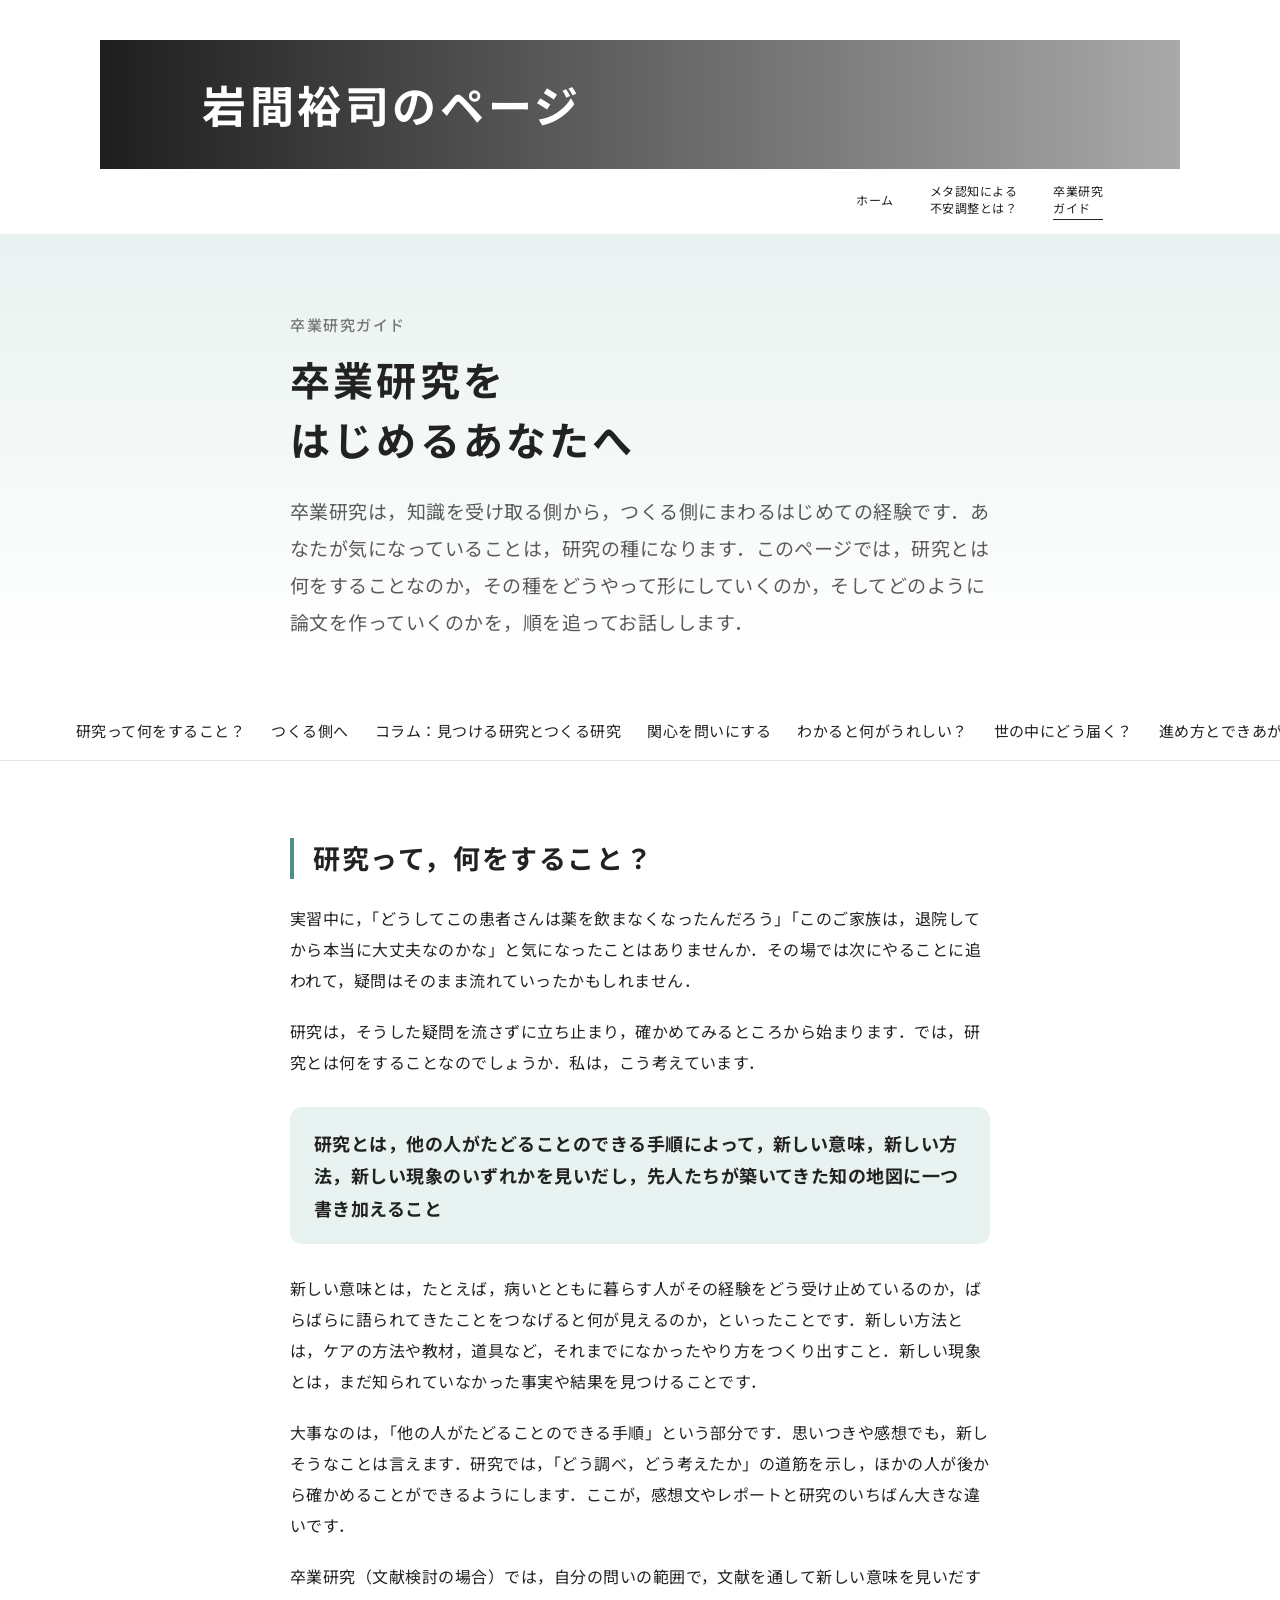
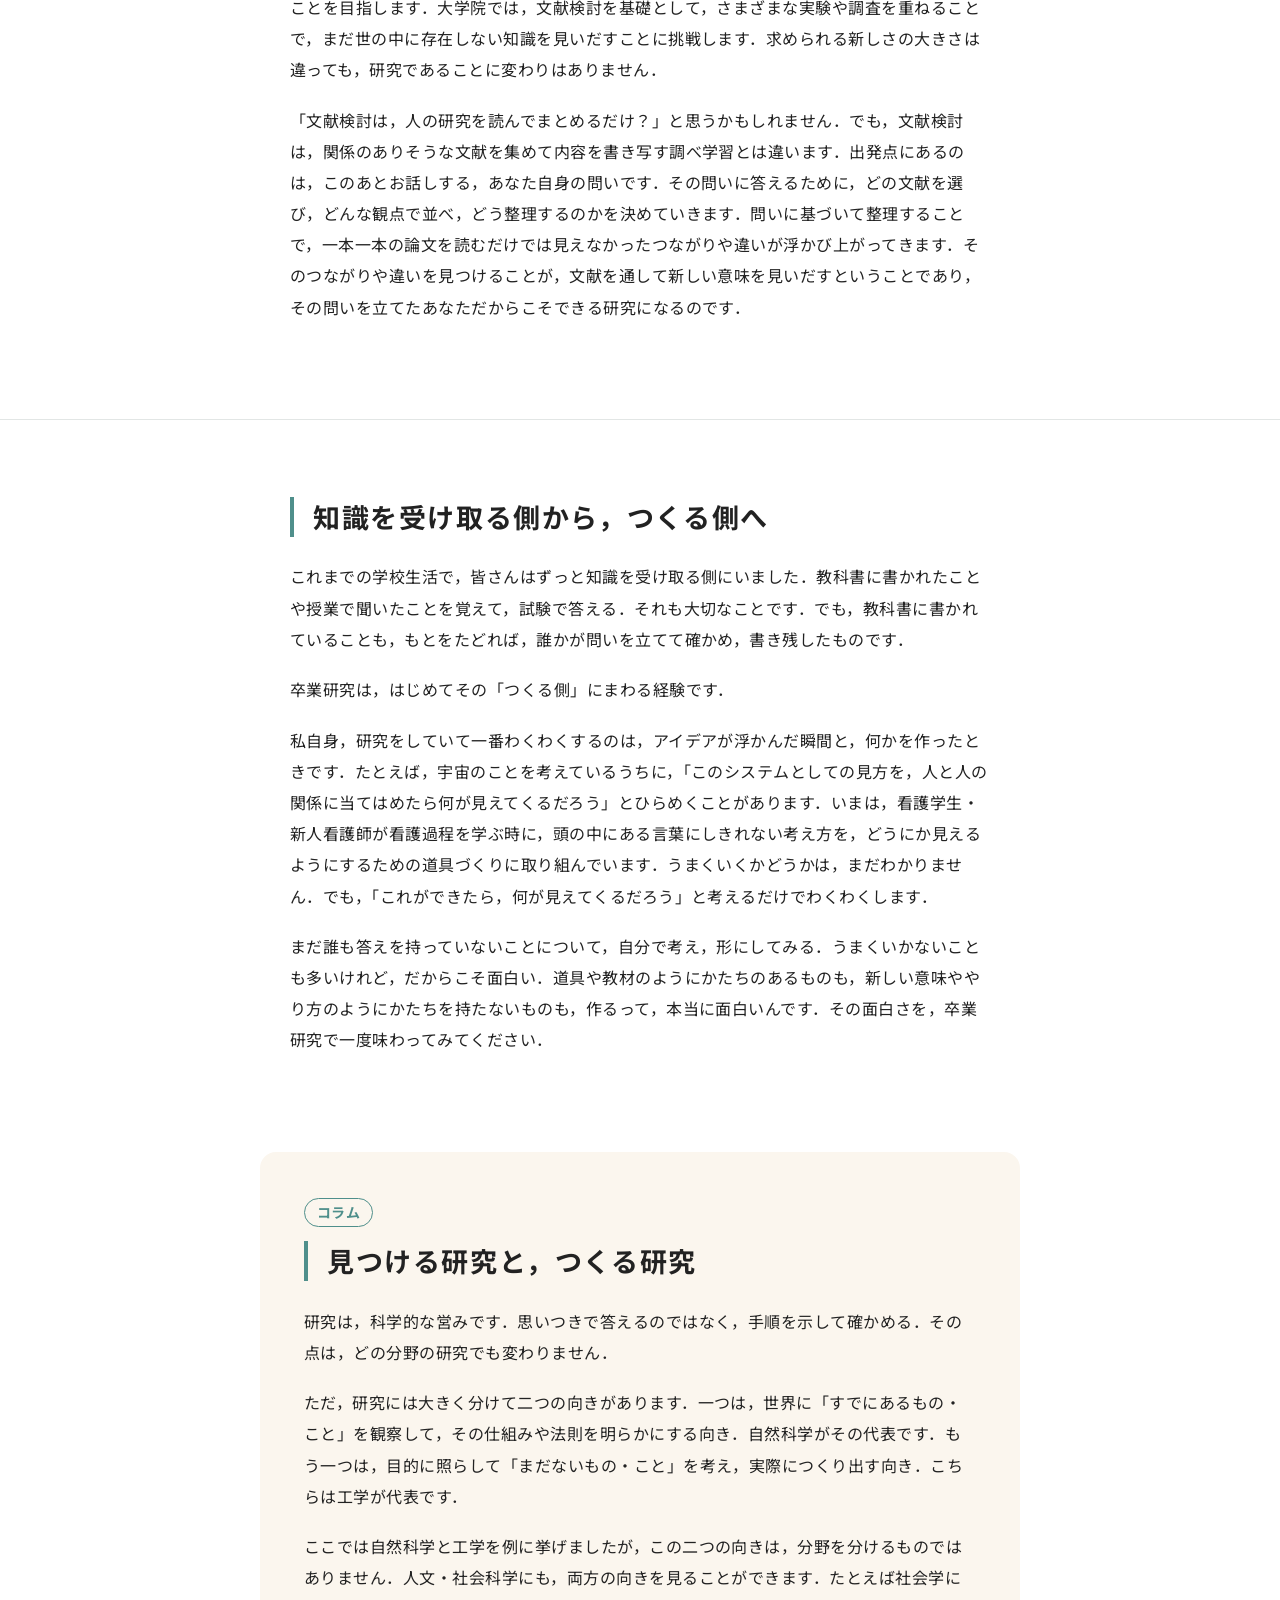
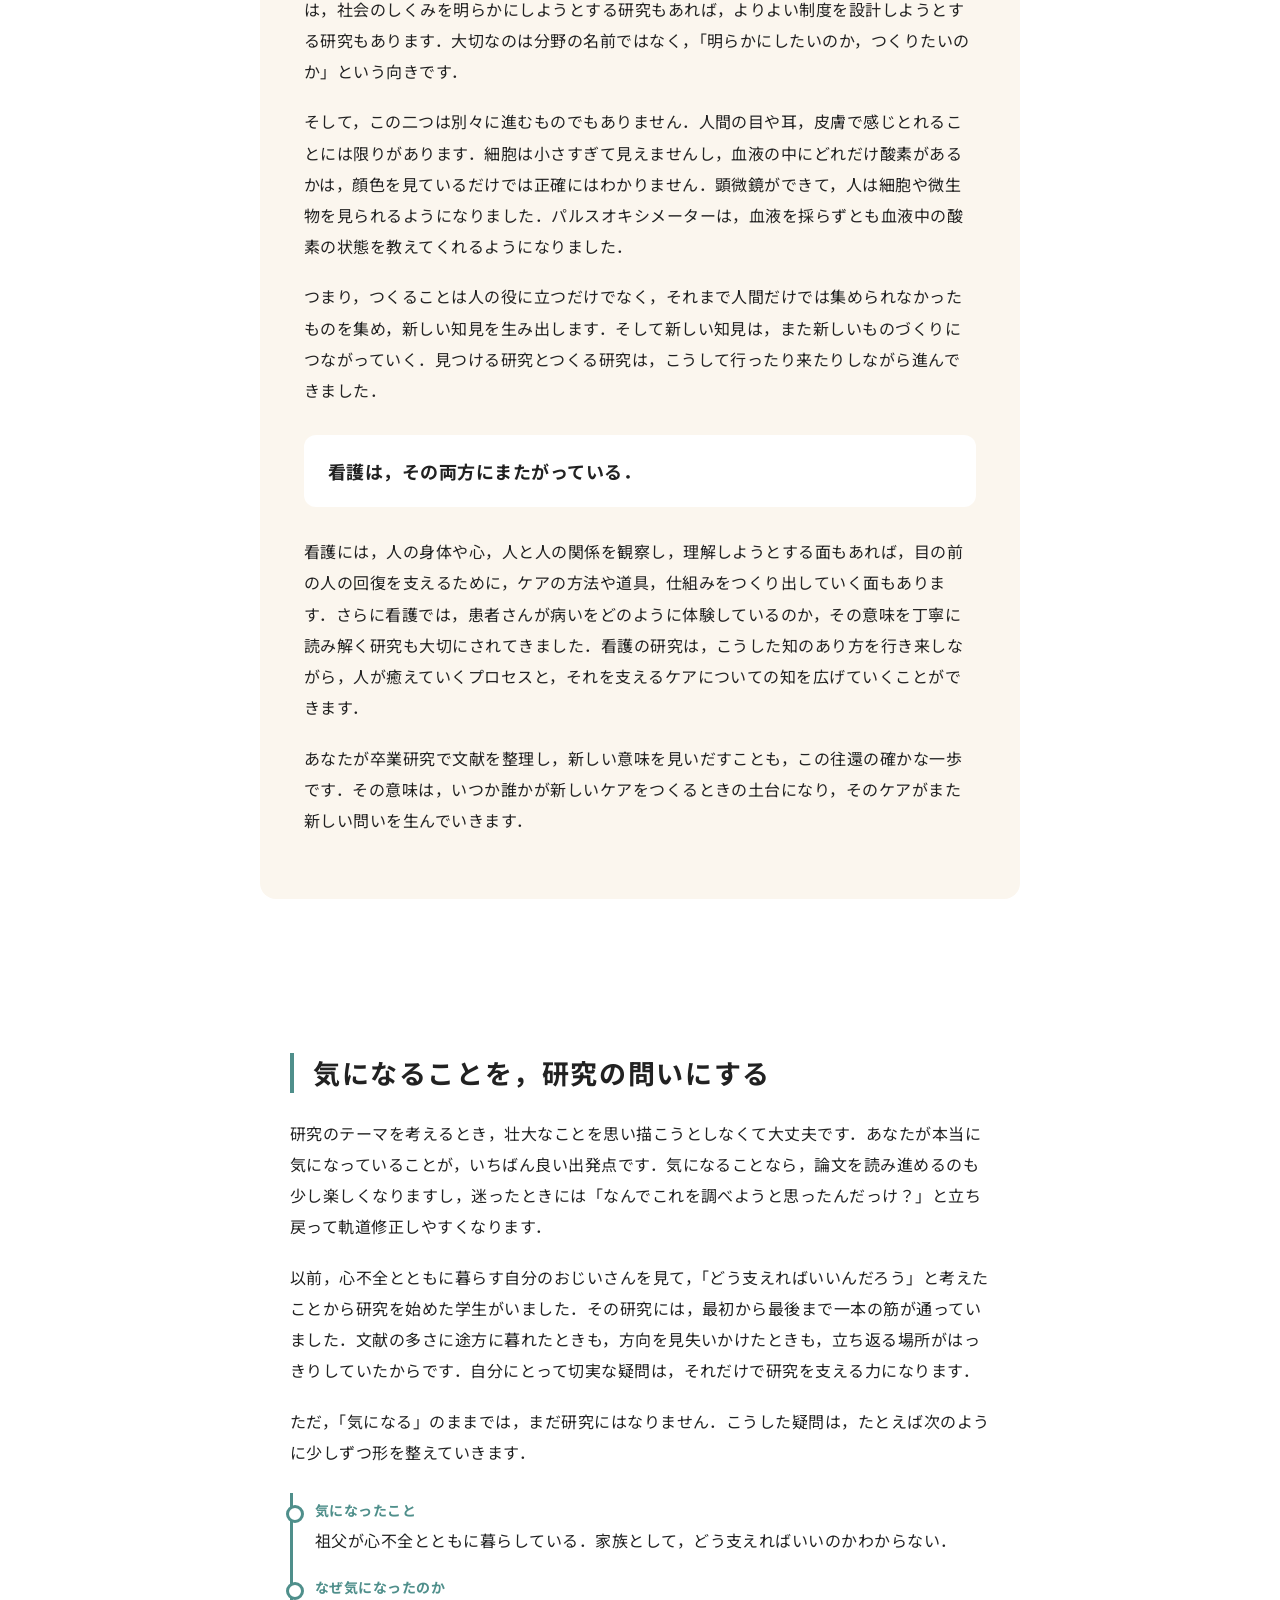
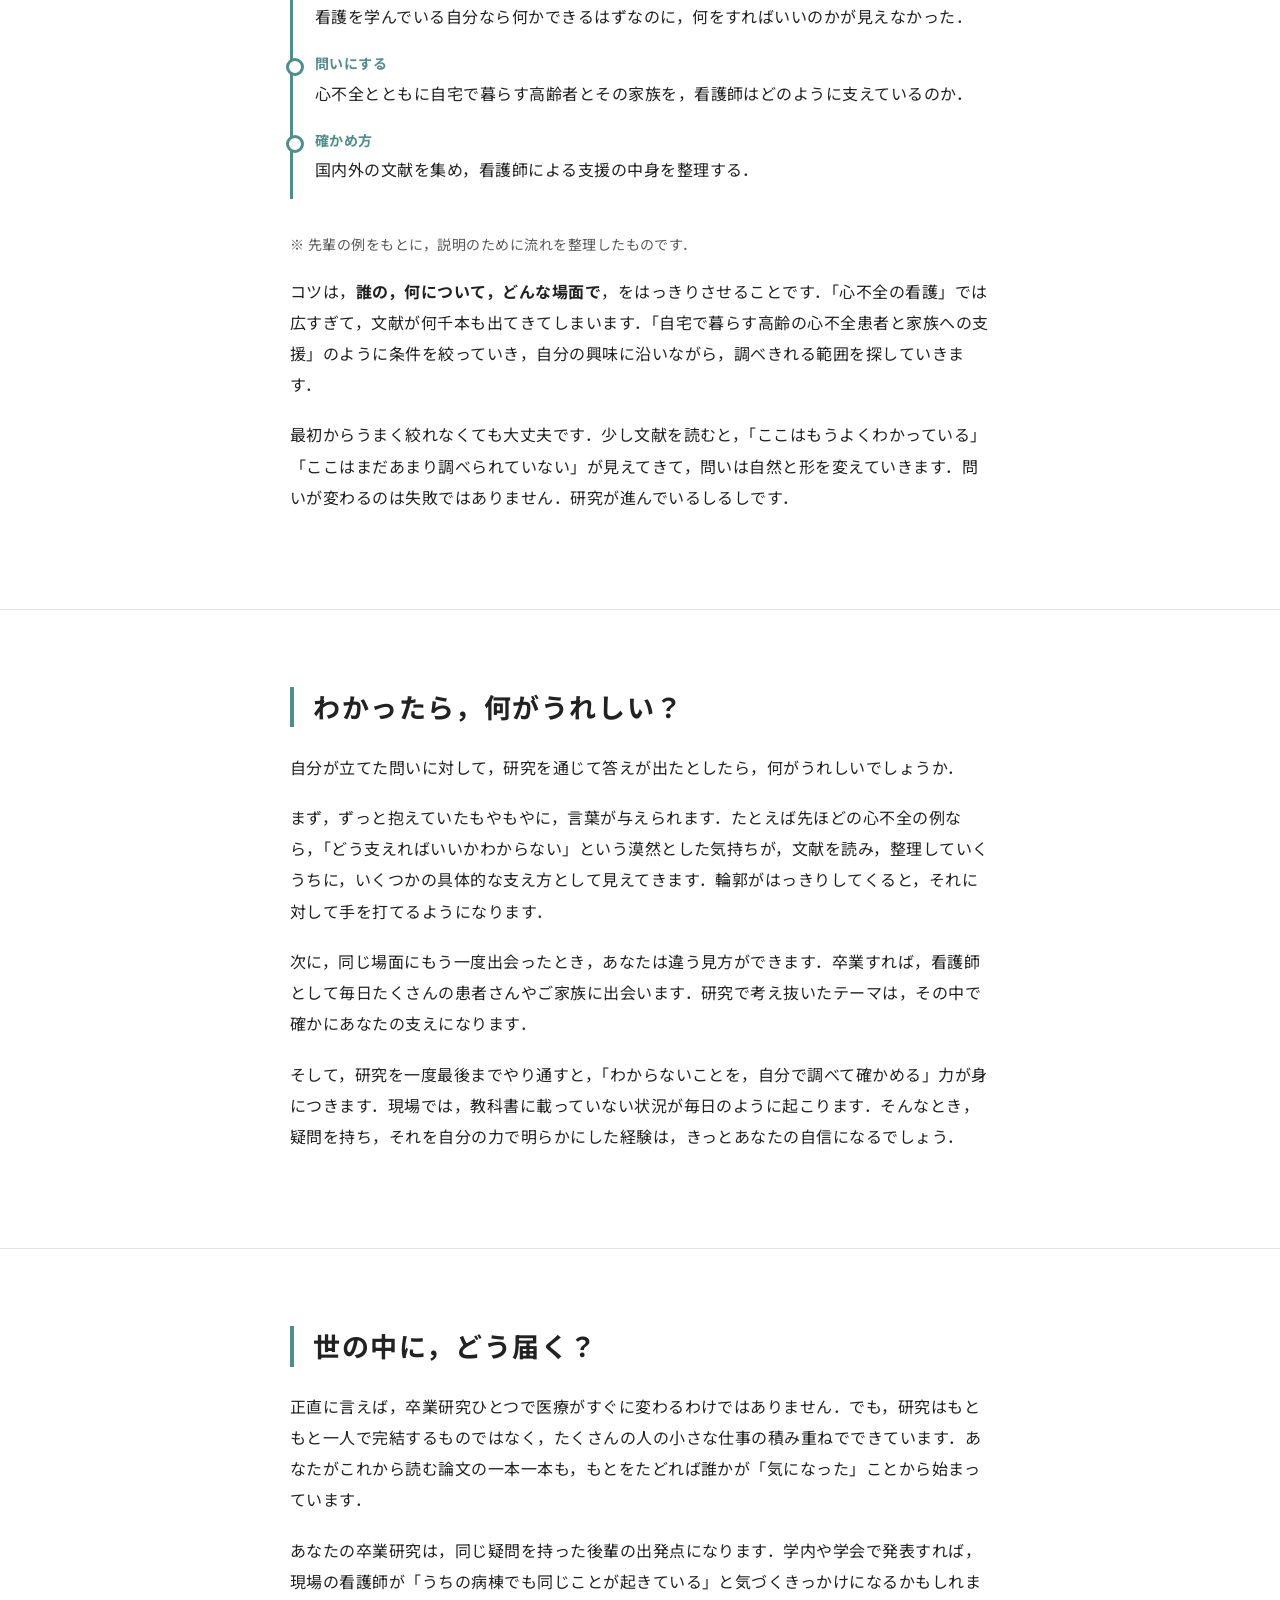
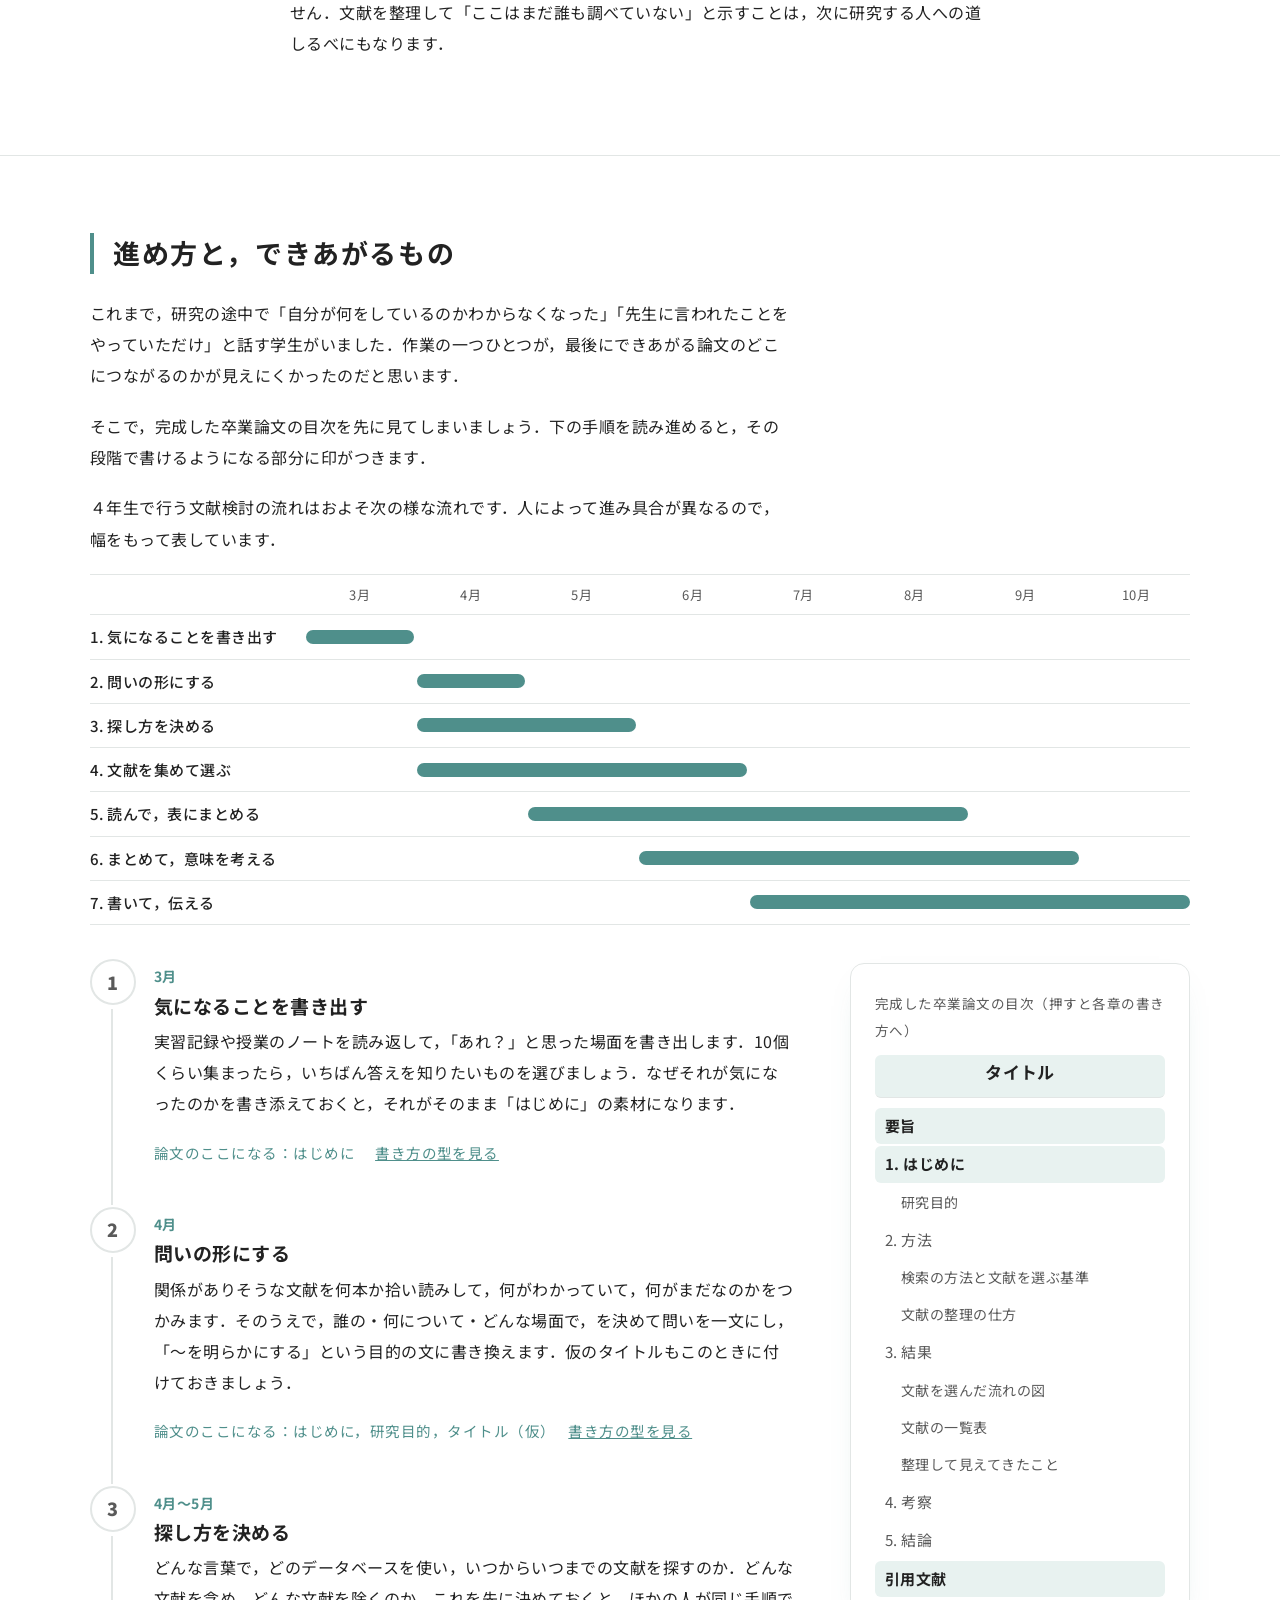
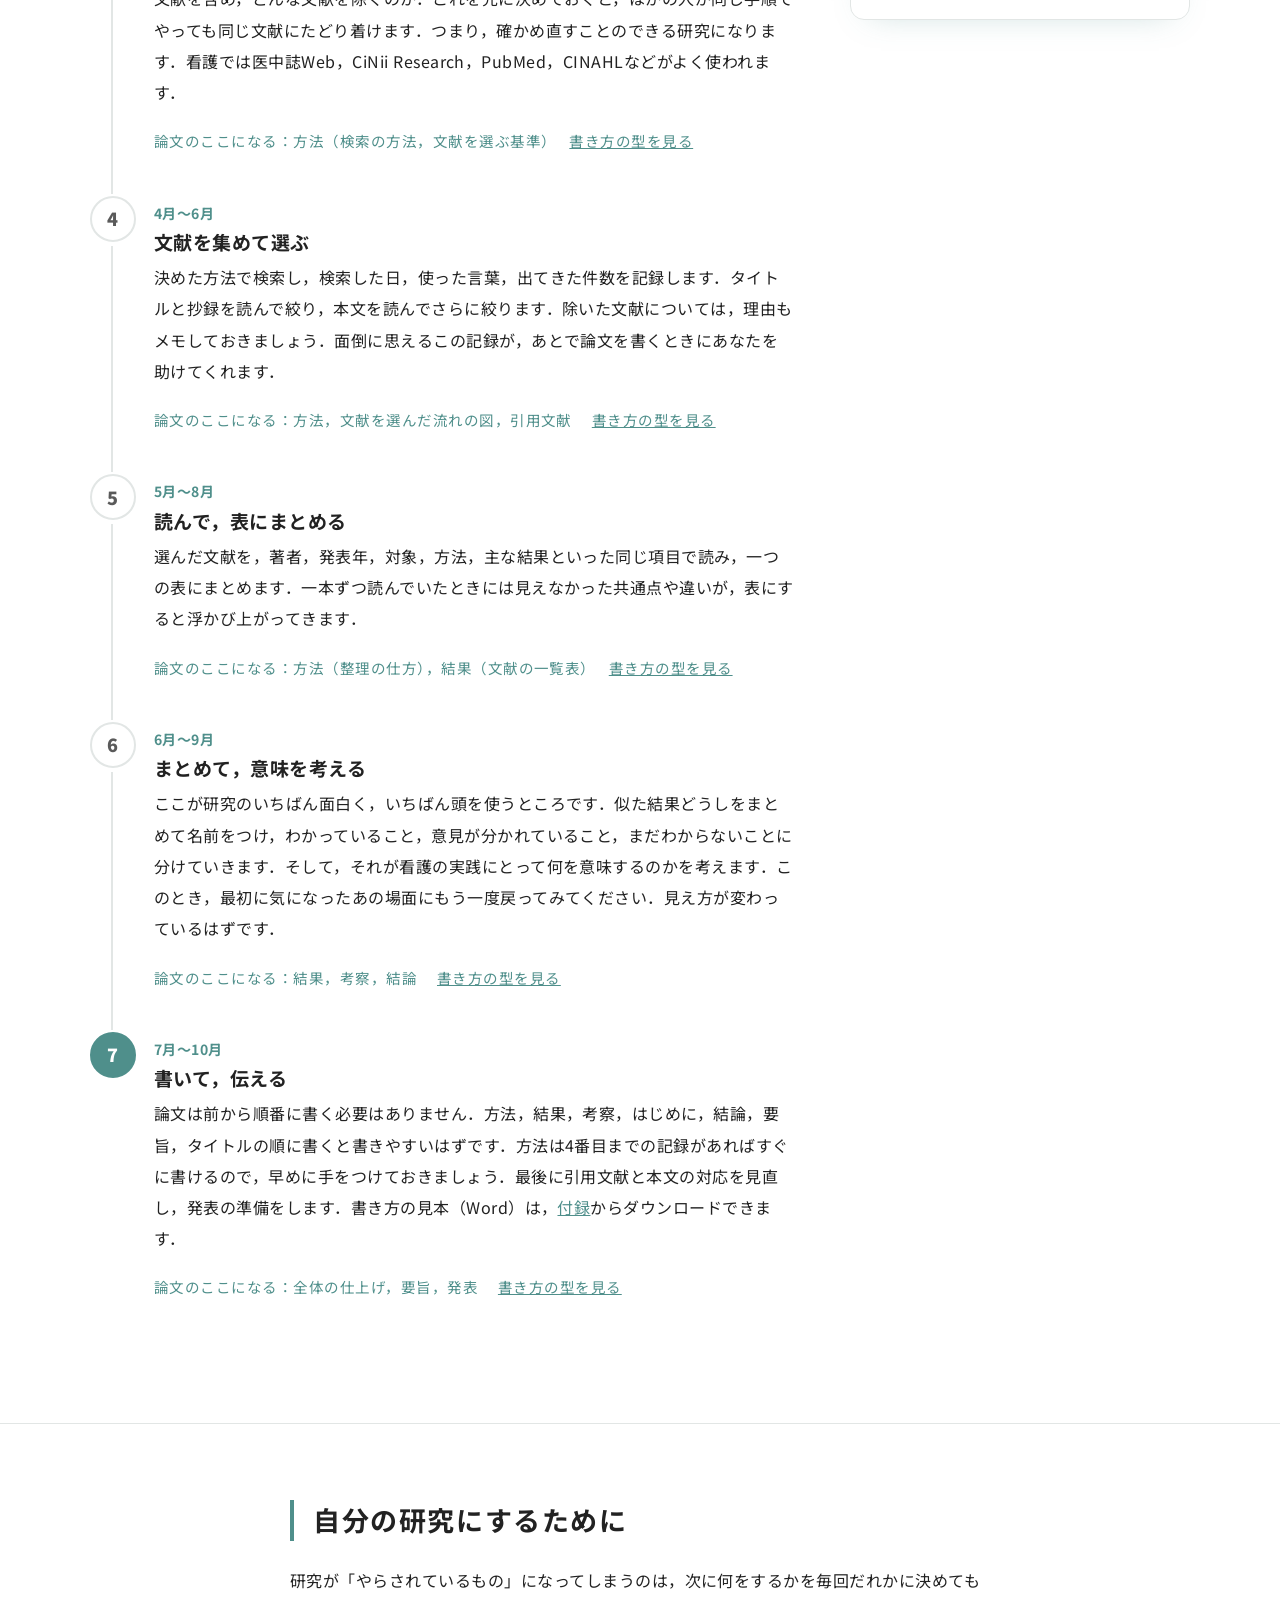
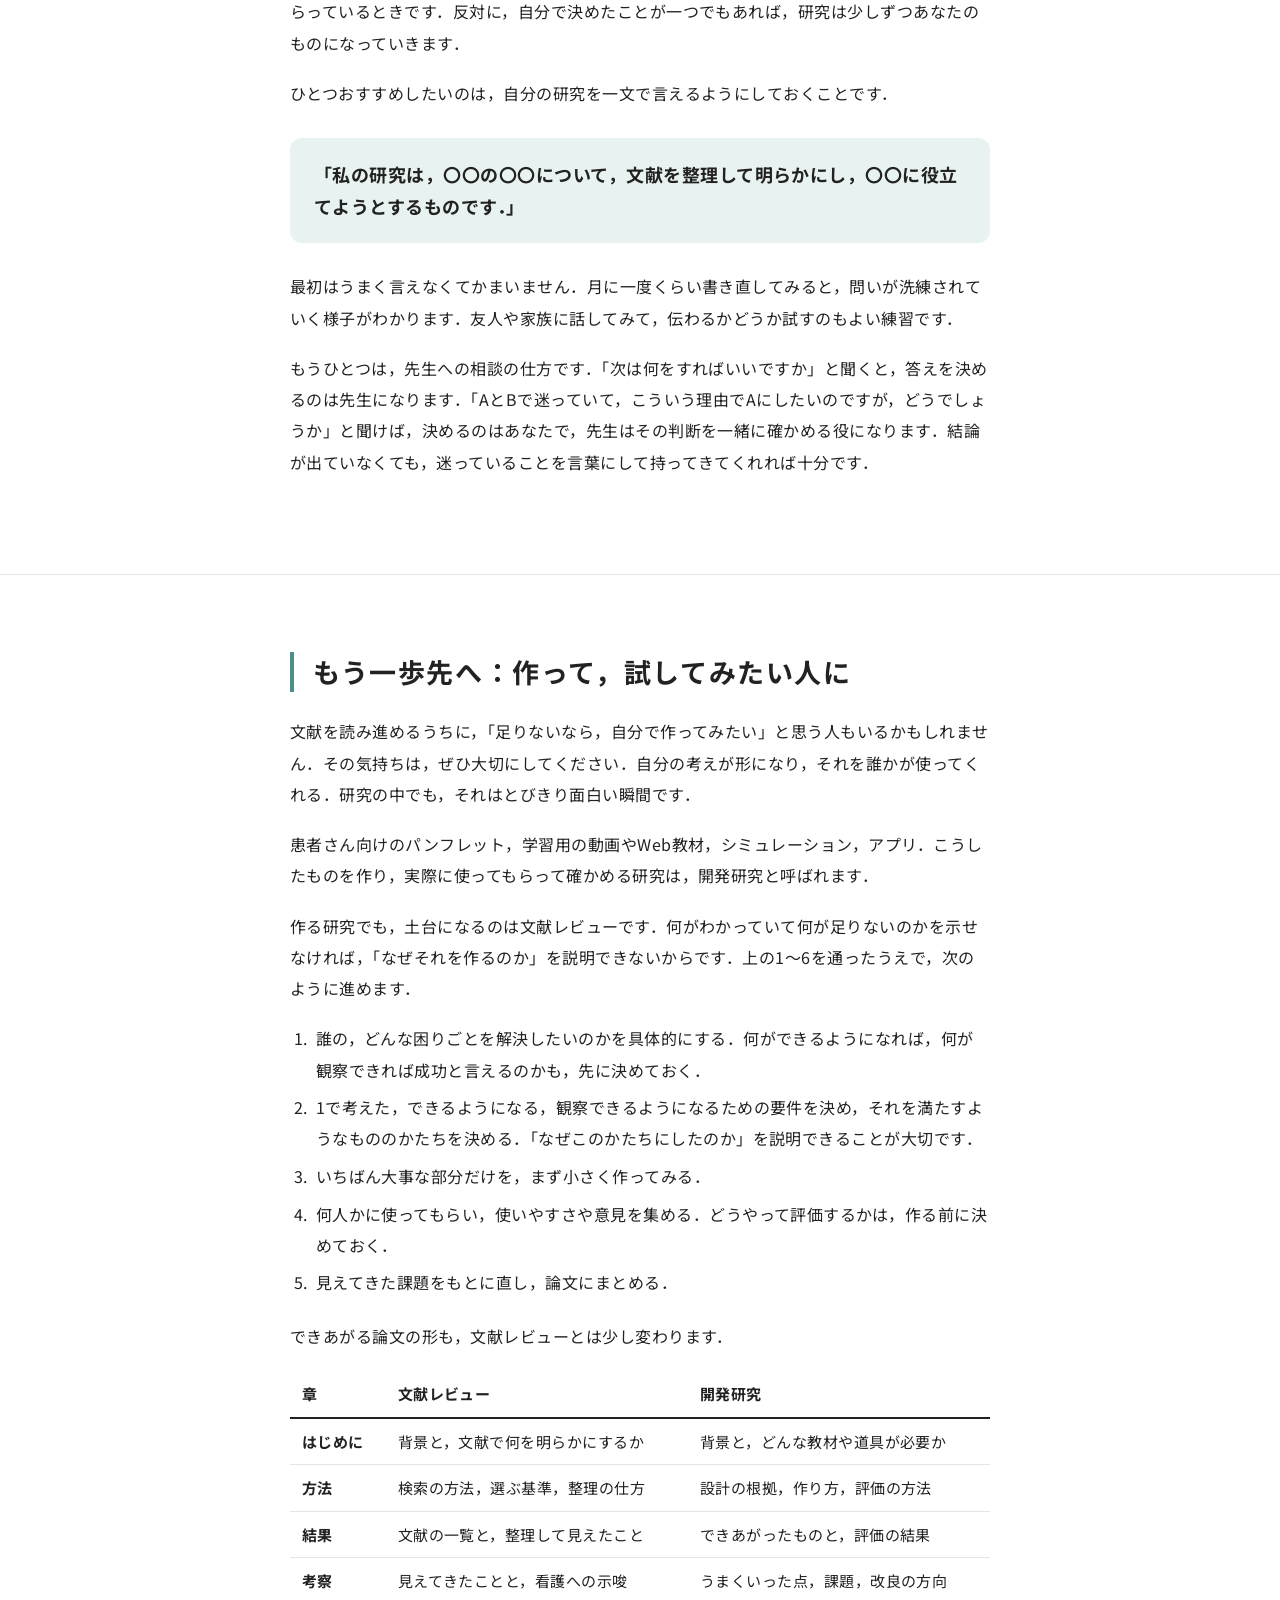
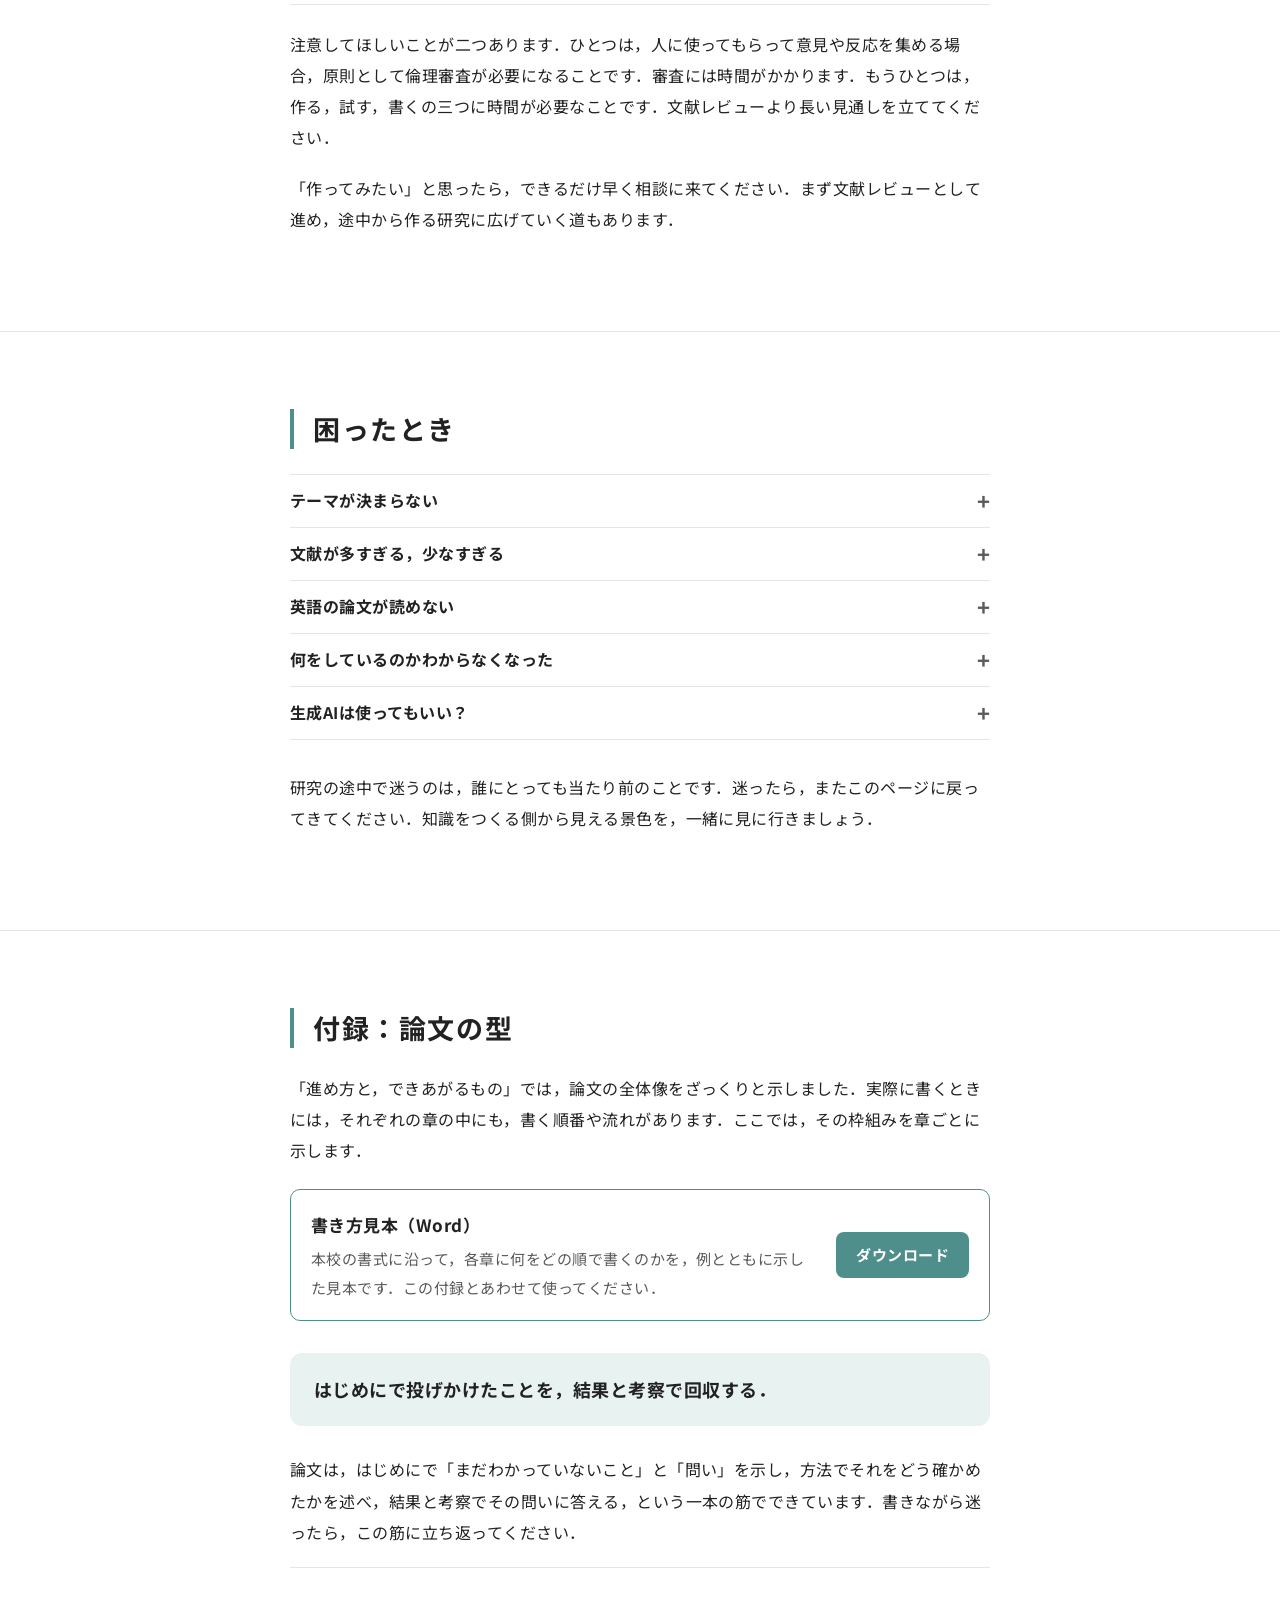
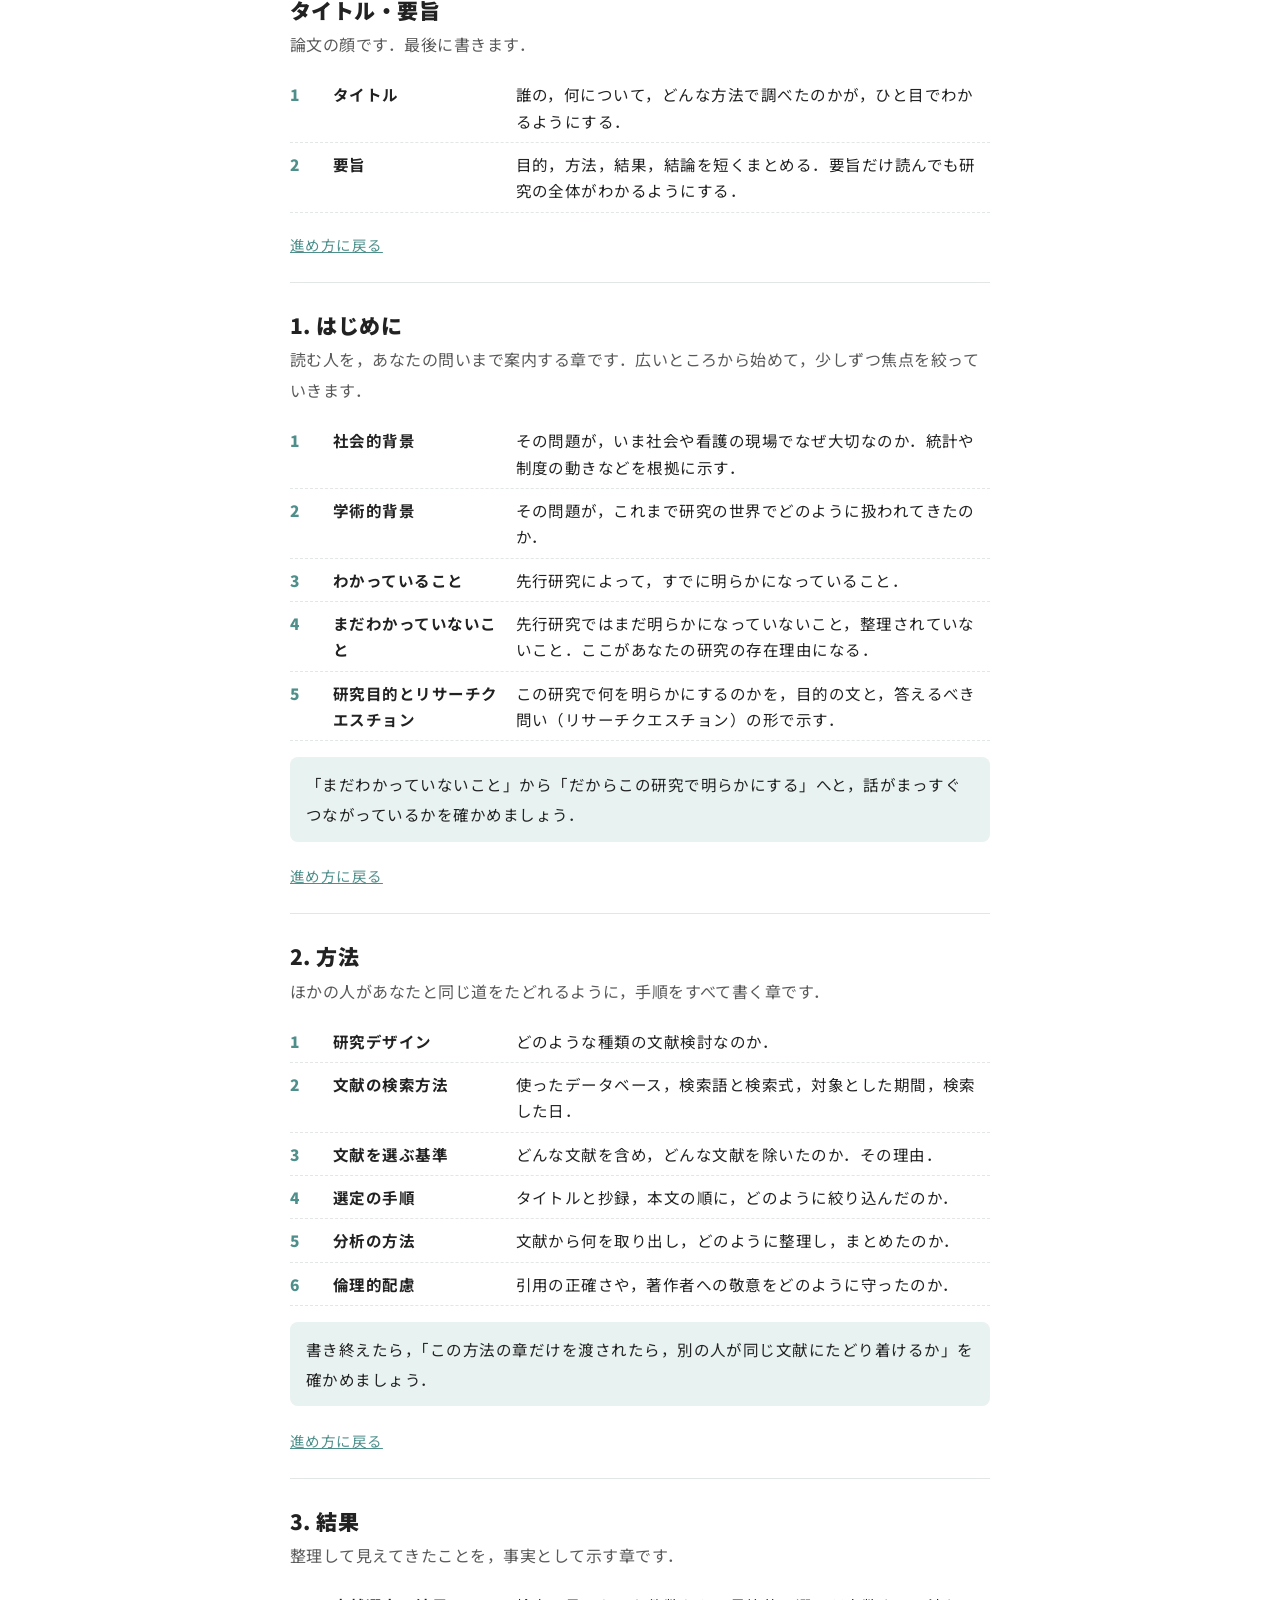
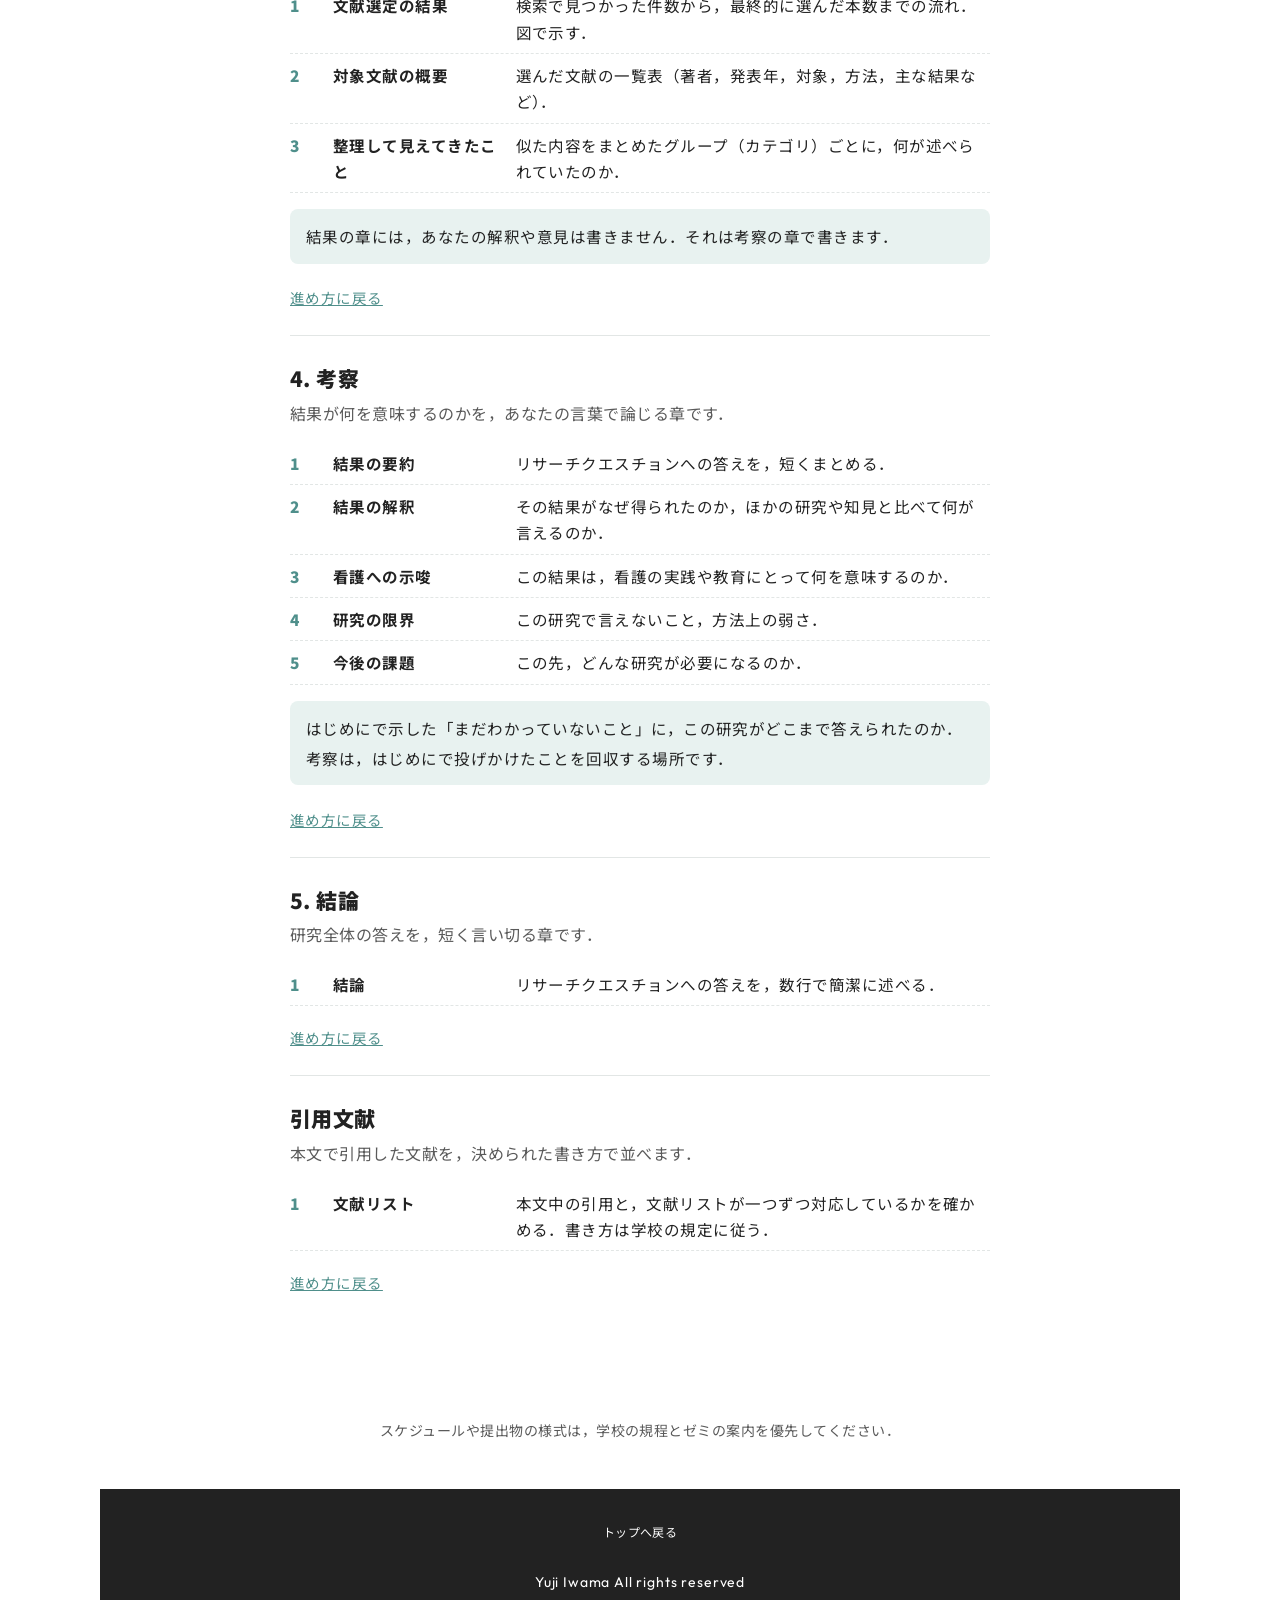
==== commit b612d923: "Add files via upload" ====
--- a/sotsuken/index.html
+++ b/sotsuken/index.html
@@ -4,22 +4,22 @@
 <meta charset="utf-8">
 <meta name="viewport" content="width=device-width, initial-scale=1">
 <title>卒業研究をはじめるあなたへ | 岩間裕司のページ</title>
-<meta name="description" content="看護学生向けの卒業研究ガイド。研究とは何をすることなのか、気になることをどう研究の形にし、どのように論文を作っていくのか。">
+<meta name="description" content="看護学生向けの卒業研究ガイド．研究とは何をすることなのか，気になることをどう研究の形にし，どのように論文を作っていくのか．">
 <link rel="preconnect" href="https://fonts.googleapis.com">
 <link rel="preconnect" href="https://fonts.gstatic.com" crossorigin>
 <link href="https://fonts.googleapis.com/css2?family=Noto+Sans+JP:wght@400;500;700&family=Outfit:wght@500;600&display=swap" rel="stylesheet">
 <style>
-/* VOICE: 教員がゼミの最初に語りかける読み物。です・ます調、落ち着いて、少しわくわく。
-   IDEA: 一冊の小冊子。読み進めると、最後にできあがる論文の姿が見えてくる。
-   PICTURE: 進め方の章で、読み進めるにつれて論文の目次に印がつく見本。
-   COLOUR and TYPE: ホームページに合わせ白地に墨色。差し色はやわらかな青緑。Noto Sans JP＋Outfit。
-   LAYOUT: 一段組みの読み物。進め方の章だけ二段にして、右に論文の目次を固定。 */
+/* VOICE: 教員がゼミの最初に語りかける読み物．です・ます調，落ち着いて，少しわくわく．
+   IDEA: 一冊の小冊子．読み進めると，最後にできあがる論文の姿が見えてくる．
+   PICTURE: 進め方の章で，読み進めるにつれて論文の目次に印がつく見本．
+   COLOUR and TYPE: ホームページに合わせ白地に墨色．差し色はやわらかな青緑．Noto Sans JP＋Outfit．
+   LAYOUT: 一段組みの読み物．進め方の章だけ二段にして，右に論文の目次を固定． */
 :root{color-scheme:light;
 --bg:#ffffff;--ink:#222;--sub:#5a5a5a;
 --acc:#4f8f8b;--accbg:#e8f2f0;--line:#e2e6e5;--soft:#f4f7f6;--warm:#fbf6ee}
 *{box-sizing:border-box;min-width:0}
 body{margin:0;background:var(--bg);color:var(--ink);font:16px/1.95 "Noto Sans JP","Hiragino Sans",sans-serif;overflow-x:clip;letter-spacing:.03em;-webkit-font-smoothing:antialiased}
-html{scroll-padding-top:20px;scroll-behavior:smooth}
+html{scroll-padding-top:70px;scroll-behavior:smooth}
 @media(prefers-reduced-motion:reduce){html{scroll-behavior:auto}*{transition:none!important}}
 :focus-visible{outline:3px solid var(--acc);outline-offset:2px}
 .band{padding:clamp(36px,6vw,80px) max(5vw,18px)}
@@ -34,6 +34,10 @@
 .lead{font-size:clamp(17px,2vw,19px);color:var(--sub);margin-top:1.2em}
 .intro{background:linear-gradient(180deg,var(--accbg),#fff 90%);padding-bottom:clamp(20px,3vw,40px)}
 .kick{font-family:Outfit,'Noto Sans JP',sans-serif;font-size:15px;color:#777;font-weight:500;letter-spacing:.1em;margin-bottom:.6em}
+nav.scroll{display:flex;gap:2px;overflow-x:auto;white-space:nowrap;padding:6px max(5vw,18px);border-bottom:1px solid var(--line);position:sticky;top:0;background:color-mix(in srgb,var(--bg) 94%,transparent);backdrop-filter:blur(6px);z-index:5}
+nav.scroll a{flex:none;color:var(--ink);text-decoration:none;padding:9px 12px;border-radius:8px;font-size:15px}
+nav.scroll a:hover{background:var(--accbg)}
+@media(max-width:900px){nav.scroll{position:static}}
 section+section{border-top:1px solid var(--line)}
 .ex{margin:1.6em 0 2em;padding:0;list-style:none;border-left:3px solid var(--acc)}
 .ex li{padding:4px 0 14px 22px;position:relative}
@@ -69,20 +73,6 @@
 .dl .btn:disabled{opacity:.5;cursor:default}
 .dlmsg{grid-column:1/-1;min-height:0}
 @media(max-width:600px){.dl{grid-template-columns:minmax(0,1fr)}}
-.toc-band{padding-top:0}
-.toc{background:var(--soft);border:1px solid var(--line);border-radius:14px;padding:24px 28px 20px}
-.toc-h{font-weight:700;font-size:17px;margin:0 0 10px;letter-spacing:.1em}
-.toc ol{list-style:none;counter-reset:t;margin:0;padding:0}
-.toc>ol>li{counter-increment:t;border-top:1px dashed var(--line)}
-.toc>ol>li:first-child{border-top:0}
-.toc>ol>li>a{display:flex;gap:12px;padding:9px 0;color:var(--ink);text-decoration:none;font-size:15.5px;line-height:1.6}
-.toc>ol>li>a::before{content:counter(t);font-family:Outfit,sans-serif;color:var(--acc);font-weight:600;min-width:1.4em;text-align:right}
-.toc a:hover{color:var(--acc)}
-.toc-sub{padding:0 0 8px 2.6em!important;display:flex;flex-wrap:wrap;gap:2px 16px}
-.toc-sub a{font-size:14px;color:var(--sub);text-decoration:none}
-.totoc{position:fixed;right:16px;bottom:16px;z-index:10;width:56px;height:56px;border-radius:50%;background:var(--acc);color:#fff;display:grid;place-items:center;font-size:13px;font-weight:700;text-decoration:none;box-shadow:0 6px 18px -6px rgba(0,0,0,.35);opacity:0;pointer-events:none;transition:opacity .2s}
-.totoc.show{opacity:1;pointer-events:auto}
-@media(max-width:600px){.toc{padding:18px 18px 14px}.toc-sub{padding-left:2.2em!important}}
 .when{font-size:14px;font-weight:700;color:var(--acc);margin:0 0 2px}
 .gantt{margin:6px 0 2.4em;border-top:1px solid var(--line)}
 .g-row{display:grid;grid-template-columns:200px minmax(0,1fr);gap:16px;align-items:center;border-bottom:1px solid var(--line);padding:7px 0}
@@ -153,142 +143,139 @@
  <div class="col">
   <div class="kick">卒業研究ガイド</div>
   <h1>卒業研究を<br>はじめるあなたへ</h1>
-  <p class="lead">卒業研究は、知識を受け取る側から、つくる側にまわるはじめての経験です。あなたが気になっていることは、研究の種になります。このページでは、研究とは何をすることなのか、その種をどうやって形にしていくのか、そしてどのように論文を作っていくのかを、順を追ってお話しします。</p>
+  <p class="lead">卒業研究は，知識を受け取る側から，つくる側にまわるはじめての経験です．あなたが気になっていることは，研究の種になります．このページでは，研究とは何をすることなのか，その種をどうやって形にしていくのか，そしてどのように論文を作っていくのかを，順を追ってお話しします．</p>
  </div>
 </div>
 
-<div class="band toc-band">
- <nav class="col toc" id="toc" aria-label="目次">
-  <p class="toc-h">目次</p>
-  <ol><li><a href="#what">研究って、何をすること？</a></li><li><a href="#make">知識を受け取る側から、つくる側へ</a></li><li><a href="#between">コラム：見つける研究と、つくる研究</a></li><li><a href="#seed">気になることを、研究の問いにする</a></li><li><a href="#joy">わかったら、何がうれしい？</a></li><li><a href="#world">世の中に、どう届く？</a></li><li><a href="#flow">進め方と、できあがるもの</a></li><li><a href="#own">自分の研究にするために</a></li><li><a href="#more">もう一歩先へ：作って、試してみたい人に</a></li><li><a href="#form">論文の型</a><ol class="toc-sub"><li><a href="#form-title">タイトル・要旨</a></li><li><a href="#form-intro">はじめに</a></li><li><a href="#form-method">方法</a></li><li><a href="#form-result">結果</a></li><li><a href="#form-disc">考察</a></li><li><a href="#form-concl">結論</a></li><li><a href="#form-ref">引用文献</a></li></ol></li><li><a href="#help">困ったとき</a></li></ol>
- </nav>
-</div>
+<nav class="scroll" aria-label="ページ内の目次">
+ <a href="#what">研究って何をすること？</a><a href="#make">つくる側へ</a><a href="#between">コラム：見つける研究とつくる研究</a><a href="#seed">関心を問いにする</a><a href="#joy">わかると何がうれしい？</a><a href="#world">世の中にどう届く？</a><a href="#flow">進め方とできあがるもの</a><a href="#own">自分の研究にする</a><a href="#more">もう一歩先へ</a><a href="#help">困ったとき</a><a href="#form">付録：論文の型</a>
+</nav>
 
 <main>
 <section class="band" id="what">
  <div class="col">
-  <h2>研究って、何をすること？</h2>
-  <p>実習中に、「どうしてこの患者さんは薬を飲まなくなったんだろう」「このご家族は、退院してから本当に大丈夫なのかな」と気になったことはありませんか。その場では次にやることに追われて、疑問はそのまま流れていったかもしれません。</p>
-  <p>研究は、そうした疑問を流さずに立ち止まり、確かめてみるところから始まります。では、研究とは何をすることなのでしょうか。私は、こう考えています。</p>
-  <p class="quote">研究とは、他の人がたどることのできる手順によって、新しい意味、新しい方法、新しい現象のいずれかを見いだし、先人たちが築いてきた知の地図に一つ書き加えること</p>
-  <p>新しい意味とは、たとえば、病いとともに暮らす人がその経験をどう受け止めているのか、ばらばらに語られてきたことをつなげると何が見えるのか、といったことです。新しい方法とは、ケアの方法や教材、道具など、それまでになかったやり方をつくり出すこと。新しい現象とは、まだ知られていなかった事実や結果を見つけることです。</p>
-  <p>大事なのは、「他の人がたどることのできる手順」という部分です。思いつきや感想でも、新しそうなことは言えます。研究では、「どう調べ、どう考えたか」の道筋を示し、ほかの人が後から確かめることができるようにします。ここが、感想文やレポートと研究のいちばん大きな違いです。</p>
-  <p>卒業研究（文献検討の場合）では、自分の問いの範囲で、文献を通して新しい意味を見いだすことを目指します。大学院では、文献検討を基礎として、さまざまな実験や調査を重ねることで、まだ世の中に存在しない知識を見いだすことに挑戦します。求められる新しさの大きさは違っても、研究であることに変わりはありません。</p>
-  <p>「文献検討は、人の研究を読んでまとめるだけ？」と思うかもしれません。でも、文献検討は、関係のありそうな文献を集めて内容を書き写す調べ学習とは違います。出発点にあるのは、このあとお話しする、あなた自身の問いです。その問いに答えるために、どの文献を選び、どんな観点で並べ、どう整理するのかを決めていきます。問いに基づいて整理することで、一本一本の論文を読むだけでは見えなかったつながりや違いが浮かび上がってきます。そのつながりや違いを見つけることが、文献を通して新しい意味を見いだすということであり、その問いを立てたあなただからこそできる研究になるのです。</p>
+  <h2>研究って，何をすること？</h2>
+  <p>実習中に，「どうしてこの患者さんは薬を飲まなくなったんだろう」「このご家族は，退院してから本当に大丈夫なのかな」と気になったことはありませんか．その場では次にやることに追われて，疑問はそのまま流れていったかもしれません．</p>
+  <p>研究は，そうした疑問を流さずに立ち止まり，確かめてみるところから始まります．では，研究とは何をすることなのでしょうか．私は，こう考えています．</p>
+  <p class="quote">研究とは，他の人がたどることのできる手順によって，新しい意味，新しい方法，新しい現象のいずれかを見いだし，先人たちが築いてきた知の地図に一つ書き加えること</p>
+  <p>新しい意味とは，たとえば，病いとともに暮らす人がその経験をどう受け止めているのか，ばらばらに語られてきたことをつなげると何が見えるのか，といったことです．新しい方法とは，ケアの方法や教材，道具など，それまでになかったやり方をつくり出すこと．新しい現象とは，まだ知られていなかった事実や結果を見つけることです．</p>
+  <p>大事なのは，「他の人がたどることのできる手順」という部分です．思いつきや感想でも，新しそうなことは言えます．研究では，「どう調べ，どう考えたか」の道筋を示し，ほかの人が後から確かめることができるようにします．ここが，感想文やレポートと研究のいちばん大きな違いです．</p>
+  <p>卒業研究（文献検討の場合）では，自分の問いの範囲で，文献を通して新しい意味を見いだすことを目指します．大学院では，文献検討を基礎として，さまざまな実験や調査を重ねることで，まだ世の中に存在しない知識を見いだすことに挑戦します．求められる新しさの大きさは違っても，研究であることに変わりはありません．</p>
+  <p>「文献検討は，人の研究を読んでまとめるだけ？」と思うかもしれません．でも，文献検討は，関係のありそうな文献を集めて内容を書き写す調べ学習とは違います．出発点にあるのは，このあとお話しする，あなた自身の問いです．その問いに答えるために，どの文献を選び，どんな観点で並べ，どう整理するのかを決めていきます．問いに基づいて整理することで，一本一本の論文を読むだけでは見えなかったつながりや違いが浮かび上がってきます．そのつながりや違いを見つけることが，文献を通して新しい意味を見いだすということであり，その問いを立てたあなただからこそできる研究になるのです．</p>
  </div>
 </section>
 
 <section class="band" id="make">
  <div class="col">
-  <h2>知識を受け取る側から、つくる側へ</h2>
-  <p>これまでの学校生活で、皆さんはずっと知識を受け取る側にいました。教科書に書かれたことや授業で聞いたことを覚えて、試験で答える。それも大切なことです。でも、教科書に書かれていることも、もとをたどれば、誰かが問いを立てて確かめ、書き残したものです。</p>
-  <p>卒業研究は、はじめてその「つくる側」にまわる経験です。</p>
-  <p>私自身、研究をしていて一番わくわくするのは、アイデアが浮かんだ瞬間と、何かを作ったときです。たとえば、宇宙のことを考えているうちに、「このシステムとしての見方を、人と人の関係に当てはめたら何が見えてくるだろう」とひらめくことがあります。いまは、看護学生・新人看護師が看護過程を学ぶ時に、頭の中にある言葉にしきれない考え方を、どうにか見えるようにするための道具づくりに取り組んでいます。うまくいくかどうかは、まだわかりません。でも、「これができたら、何が見えてくるだろう」と考えるだけでわくわくします。</p>
-  <p>まだ誰も答えを持っていないことについて、自分で考え、形にしてみる。うまくいかないことも多いけれど、だからこそ面白い。道具や教材のようにかたちのあるものも、新しい意味ややり方のようにかたちを持たないものも、作るって、本当に面白いんです。その面白さを、卒業研究で一度味わってみてください。</p>
+  <h2>知識を受け取る側から，つくる側へ</h2>
+  <p>これまでの学校生活で，皆さんはずっと知識を受け取る側にいました．教科書に書かれたことや授業で聞いたことを覚えて，試験で答える．それも大切なことです．でも，教科書に書かれていることも，もとをたどれば，誰かが問いを立てて確かめ，書き残したものです．</p>
+  <p>卒業研究は，はじめてその「つくる側」にまわる経験です．</p>
+  <p>私自身，研究をしていて一番わくわくするのは，アイデアが浮かんだ瞬間と，何かを作ったときです．たとえば，宇宙のことを考えているうちに，「このシステムとしての見方を，人と人の関係に当てはめたら何が見えてくるだろう」とひらめくことがあります．いまは，看護学生・新人看護師が看護過程を学ぶ時に，頭の中にある言葉にしきれない考え方を，どうにか見えるようにするための道具づくりに取り組んでいます．うまくいくかどうかは，まだわかりません．でも，「これができたら，何が見えてくるだろう」と考えるだけでわくわくします．</p>
+  <p>まだ誰も答えを持っていないことについて，自分で考え，形にしてみる．うまくいかないことも多いけれど，だからこそ面白い．道具や教材のようにかたちのあるものも，新しい意味ややり方のようにかたちを持たないものも，作るって，本当に面白いんです．その面白さを，卒業研究で一度味わってみてください．</p>
  </div>
 </section>
 
 <div class="band" style="padding-top:0"><aside class="column col" id="between" aria-label="コラム">
   <div class="lab">コラム</div>
-  <h2>見つける研究と、つくる研究</h2>
-  <p>研究は、科学的な営みです。思いつきで答えるのではなく、手順を示して確かめる。その点は、どの分野の研究でも変わりません。</p>
-  <p>ただ、研究には大きく分けて二つの向きがあります。一つは、世界に「すでにあるもの・こと」を観察して、その仕組みや法則を明らかにする向き。自然科学がその代表です。もう一つは、目的に照らして「まだないもの・こと」を考え、実際につくり出す向き。こちらは工学が代表です。</p>
-  <p>ここでは自然科学と工学を例に挙げましたが、この二つの向きは、分野を分けるものではありません。人文・社会科学にも、両方の向きを見ることができます。たとえば社会学には、社会のしくみを明らかにしようとする研究もあれば、よりよい制度を設計しようとする研究もあります。大切なのは分野の名前ではなく、「明らかにしたいのか、つくりたいのか」という向きです。</p>
-  <p>そして、この二つは別々に進むものでもありません。人間の目や耳、皮膚で感じとれることには限りがあります。細胞は小さすぎて見えませんし、血液の中にどれだけ酸素があるかは、顔色を見ているだけでは正確にはわかりません。顕微鏡ができて、人は細胞や微生物を見られるようになりました。パルスオキシメーターは、血液を採らずとも血液中の酸素の状態を教えてくれるようになりました。</p>
-  <p>つまり、つくることは人の役に立つだけでなく、それまで人間だけでは集められなかったものを集め、新しい知見を生み出します。そして新しい知見は、また新しいものづくりにつながっていく。見つける研究とつくる研究は、こうして行ったり来たりしながら進んできました。</p>
-  <p class="quote">看護は、その両方にまたがっている。</p>
-  <p>看護には、人の身体や心、人と人の関係を観察し、理解しようとする面もあれば、目の前の人の回復を支えるために、ケアの方法や道具、仕組みをつくり出していく面もあります。さらに看護では、患者さんが病いをどのように体験しているのか、その意味を丁寧に読み解く研究も大切にされてきました。看護の研究は、こうした知のあり方を行き来しながら、人が癒えていくプロセスと、それを支えるケアについての知を広げていくことができます。</p>
-  <p>あなたが卒業研究で文献を整理し、新しい意味を見いだすことも、この往還の確かな一歩です。その意味は、いつか誰かが新しいケアをつくるときの土台になり、そのケアがまた新しい問いを生んでいきます。</p>
+  <h2>見つける研究と，つくる研究</h2>
+  <p>研究は，科学的な営みです．思いつきで答えるのではなく，手順を示して確かめる．その点は，どの分野の研究でも変わりません．</p>
+  <p>ただ，研究には大きく分けて二つの向きがあります．一つは，世界に「すでにあるもの・こと」を観察して，その仕組みや法則を明らかにする向き．自然科学がその代表です．もう一つは，目的に照らして「まだないもの・こと」を考え，実際につくり出す向き．こちらは工学が代表です．</p>
+  <p>ここでは自然科学と工学を例に挙げましたが，この二つの向きは，分野を分けるものではありません．人文・社会科学にも，両方の向きを見ることができます．たとえば社会学には，社会のしくみを明らかにしようとする研究もあれば，よりよい制度を設計しようとする研究もあります．大切なのは分野の名前ではなく，「明らかにしたいのか，つくりたいのか」という向きです．</p>
+  <p>そして，この二つは別々に進むものでもありません．人間の目や耳，皮膚で感じとれることには限りがあります．細胞は小さすぎて見えませんし，血液の中にどれだけ酸素があるかは，顔色を見ているだけでは正確にはわかりません．顕微鏡ができて，人は細胞や微生物を見られるようになりました．パルスオキシメーターは，血液を採らずとも血液中の酸素の状態を教えてくれるようになりました．</p>
+  <p>つまり，つくることは人の役に立つだけでなく，それまで人間だけでは集められなかったものを集め，新しい知見を生み出します．そして新しい知見は，また新しいものづくりにつながっていく．見つける研究とつくる研究は，こうして行ったり来たりしながら進んできました．</p>
+  <p class="quote">看護は，その両方にまたがっている．</p>
+  <p>看護には，人の身体や心，人と人の関係を観察し，理解しようとする面もあれば，目の前の人の回復を支えるために，ケアの方法や道具，仕組みをつくり出していく面もあります．さらに看護では，患者さんが病いをどのように体験しているのか，その意味を丁寧に読み解く研究も大切にされてきました．看護の研究は，こうした知のあり方を行き来しながら，人が癒えていくプロセスと，それを支えるケアについての知を広げていくことができます．</p>
+  <p>あなたが卒業研究で文献を整理し，新しい意味を見いだすことも，この往還の確かな一歩です．その意味は，いつか誰かが新しいケアをつくるときの土台になり，そのケアがまた新しい問いを生んでいきます．</p>
 </aside></div>
 
 <section class="band" id="seed">
  <div class="col">
-  <h2>気になることを、研究の問いにする</h2>
-  <p>研究のテーマを考えるとき、壮大なことを思い描こうとしなくて大丈夫です。あなたが本当に気になっていることが、いちばん良い出発点です。気になることなら、論文を読み進めるのも少し楽しくなりますし、迷ったときには「なんでこれを調べようと思ったんだっけ？」と立ち戻って軌道修正しやすくなります。</p>
-  <p>以前、心不全とともに暮らす自分のおじいさんを見て、「どう支えればいいんだろう」と考えたことから研究を始めた学生がいました。その研究には、最初から最後まで一本の筋が通っていました。文献の多さに途方に暮れたときも、方向を見失いかけたときも、立ち返る場所がはっきりしていたからです。自分にとって切実な疑問は、それだけで研究を支える力になります。</p>
-  <p>ただ、「気になる」のままでは、まだ研究にはなりません。こうした疑問は、たとえば次のように少しずつ形を整えていきます。</p>
+  <h2>気になることを，研究の問いにする</h2>
+  <p>研究のテーマを考えるとき，壮大なことを思い描こうとしなくて大丈夫です．あなたが本当に気になっていることが，いちばん良い出発点です．気になることなら，論文を読み進めるのも少し楽しくなりますし，迷ったときには「なんでこれを調べようと思ったんだっけ？」と立ち戻って軌道修正しやすくなります．</p>
+  <p>以前，心不全とともに暮らす自分のおじいさんを見て，「どう支えればいいんだろう」と考えたことから研究を始めた学生がいました．その研究には，最初から最後まで一本の筋が通っていました．文献の多さに途方に暮れたときも，方向を見失いかけたときも，立ち返る場所がはっきりしていたからです．自分にとって切実な疑問は，それだけで研究を支える力になります．</p>
+  <p>ただ，「気になる」のままでは，まだ研究にはなりません．こうした疑問は，たとえば次のように少しずつ形を整えていきます．</p>
   <ul class="ex">
-   <li><span>気になったこと</span>祖父が心不全とともに暮らしている。家族として、どう支えればいいのかわからない。</li>
-   <li><span>なぜ気になったのか</span>看護を学んでいる自分なら何かできるはずなのに、何をすればいいのかが見えなかった。</li>
-   <li><span>問いにする</span>心不全とともに自宅で暮らす高齢者とその家族を、看護師はどのように支えているのか。</li>
-   <li><span>確かめ方</span>国内外の文献を集め、看護師による支援の中身を整理する。</li>
+   <li><span>気になったこと</span>祖父が心不全とともに暮らしている．家族として，どう支えればいいのかわからない．</li>
+   <li><span>なぜ気になったのか</span>看護を学んでいる自分なら何かできるはずなのに，何をすればいいのかが見えなかった．</li>
+   <li><span>問いにする</span>心不全とともに自宅で暮らす高齢者とその家族を，看護師はどのように支えているのか．</li>
+   <li><span>確かめ方</span>国内外の文献を集め，看護師による支援の中身を整理する．</li>
   </ul>
-  <p class="note">※ 先輩の例をもとに、説明のために流れを整理したものです。</p>
-  <p>コツは、<strong>誰の、何について、どんな場面で</strong>、をはっきりさせることです。「心不全の看護」では広すぎて、文献が何千本も出てきてしまいます。「自宅で暮らす高齢の心不全患者と家族への支援」のように条件を絞っていき、自分の興味に沿いながら、調べきれる範囲を探していきます。</p>
-  <p>最初からうまく絞れなくても大丈夫です。少し文献を読むと、「ここはもうよくわかっている」「ここはまだあまり調べられていない」が見えてきて、問いは自然と形を変えていきます。問いが変わるのは失敗ではありません。研究が進んでいるしるしです。</p>
+  <p class="note">※ 先輩の例をもとに，説明のために流れを整理したものです．</p>
+  <p>コツは，<strong>誰の，何について，どんな場面で</strong>，をはっきりさせることです．「心不全の看護」では広すぎて，文献が何千本も出てきてしまいます．「自宅で暮らす高齢の心不全患者と家族への支援」のように条件を絞っていき，自分の興味に沿いながら，調べきれる範囲を探していきます．</p>
+  <p>最初からうまく絞れなくても大丈夫です．少し文献を読むと，「ここはもうよくわかっている」「ここはまだあまり調べられていない」が見えてきて，問いは自然と形を変えていきます．問いが変わるのは失敗ではありません．研究が進んでいるしるしです．</p>
  </div>
 </section>
 
 <section class="band" id="joy">
  <div class="col">
-  <h2>わかったら、何がうれしい？</h2>
-  <p>自分が立てた問いに対して、研究を通じて答えが出たとしたら、何がうれしいでしょうか。</p>
-  <p>まず、ずっと抱えていたもやもやに、言葉が与えられます。たとえば先ほどの心不全の例なら、「どう支えればいいかわからない」という漠然とした気持ちが、文献を読み、整理していくうちに、いくつかの具体的な支え方として見えてきます。輪郭がはっきりしてくると、それに対して手を打てるようになります。</p>
-  <p>次に、同じ場面にもう一度出会ったとき、あなたは違う見方ができます。卒業すれば、看護師として毎日たくさんの患者さんやご家族に出会います。研究で考え抜いたテーマは、その中で確かにあなたの支えになります。</p>
-  <p>そして、研究を一度最後までやり通すと、「わからないことを、自分で調べて確かめる」力が身につきます。現場では、教科書に載っていない状況が毎日のように起こります。そんなとき、疑問を持ち、それを自分の力で明らかにした経験は、きっとあなたの自信になるでしょう。</p>
+  <h2>わかったら，何がうれしい？</h2>
+  <p>自分が立てた問いに対して，研究を通じて答えが出たとしたら，何がうれしいでしょうか．</p>
+  <p>まず，ずっと抱えていたもやもやに，言葉が与えられます．たとえば先ほどの心不全の例なら，「どう支えればいいかわからない」という漠然とした気持ちが，文献を読み，整理していくうちに，いくつかの具体的な支え方として見えてきます．輪郭がはっきりしてくると，それに対して手を打てるようになります．</p>
+  <p>次に，同じ場面にもう一度出会ったとき，あなたは違う見方ができます．卒業すれば，看護師として毎日たくさんの患者さんやご家族に出会います．研究で考え抜いたテーマは，その中で確かにあなたの支えになります．</p>
+  <p>そして，研究を一度最後までやり通すと，「わからないことを，自分で調べて確かめる」力が身につきます．現場では，教科書に載っていない状況が毎日のように起こります．そんなとき，疑問を持ち，それを自分の力で明らかにした経験は，きっとあなたの自信になるでしょう．</p>
  </div>
 </section>
 
 <section class="band" id="world">
  <div class="col">
-  <h2>世の中に、どう届く？</h2>
-  <p>正直に言えば、卒業研究ひとつで医療がすぐに変わるわけではありません。でも、研究はもともと一人で完結するものではなく、たくさんの人の小さな仕事の積み重ねでできています。あなたがこれから読む論文の一本一本も、もとをたどれば誰かが「気になった」ことから始まっています。</p>
-  <p>あなたの卒業研究は、同じ疑問を持った後輩の出発点になります。学内や学会で発表すれば、現場の看護師が「うちの病棟でも同じことが起きている」と気づくきっかけになるかもしれません。文献を整理して「ここはまだ誰も調べていない」と示すことは、次に研究する人への道しるべにもなります。</p>
+  <h2>世の中に，どう届く？</h2>
+  <p>正直に言えば，卒業研究ひとつで医療がすぐに変わるわけではありません．でも，研究はもともと一人で完結するものではなく，たくさんの人の小さな仕事の積み重ねでできています．あなたがこれから読む論文の一本一本も，もとをたどれば誰かが「気になった」ことから始まっています．</p>
+  <p>あなたの卒業研究は，同じ疑問を持った後輩の出発点になります．学内や学会で発表すれば，現場の看護師が「うちの病棟でも同じことが起きている」と気づくきっかけになるかもしれません．文献を整理して「ここはまだ誰も調べていない」と示すことは，次に研究する人への道しるべにもなります．</p>
  </div>
 </section>
 
 <section class="band" id="flow">
  <div class="wide">
   <div class="col" style="margin-left:0">
-   <h2>進め方と、できあがるもの</h2>
-   <p>これまで、研究の途中で「自分が何をしているのかわからなくなった」「先生に言われたことをやっていただけ」と話す学生がいました。作業の一つひとつが、最後にできあがる論文のどこにつながるのかが見えにくかったのだと思います。</p>
-   <p>そこで、完成した卒業論文の目次を先に見てしまいましょう。下の手順を読み進めると、その段階で書けるようになる部分に印がつきます。</p>
-   <p>４年生で行う文献検討の流れはおよそ次の様な流れです。人によって進み具合が異なるので、幅をもって表しています。</p>
-  </div>
-  <div class="gantt" role="img" aria-label="3月から10月までの進め方の目安"><div class="g-row g-head"><div class="g-name"></div><div class="g-track"><span>3月</span><span>4月</span><span>5月</span><span>6月</span><span>7月</span><span>8月</span><span>9月</span><span>10月</span></div></div><div class="g-row"><div class="g-name">1. 気になることを書き出す</div><div class="g-track"><div class="g-bar" style="grid-column:1/2"></div></div></div><div class="g-row"><div class="g-name">2. 問いの形にする</div><div class="g-track"><div class="g-bar" style="grid-column:2/3"></div></div></div><div class="g-row"><div class="g-name">3. 探し方を決める</div><div class="g-track"><div class="g-bar" style="grid-column:2/4"></div></div></div><div class="g-row"><div class="g-name">4. 文献を集めて選ぶ</div><div class="g-track"><div class="g-bar" style="grid-column:2/5"></div></div></div><div class="g-row"><div class="g-name">5. 読んで、表にまとめる</div><div class="g-track"><div class="g-bar" style="grid-column:3/7"></div></div></div><div class="g-row"><div class="g-name">6. まとめて、意味を考える</div><div class="g-track"><div class="g-bar" style="grid-column:4/8"></div></div></div><div class="g-row"><div class="g-name">7. 書いて、伝える</div><div class="g-track"><div class="g-bar" style="grid-column:5/9"></div></div></div></div>
+   <h2>進め方と，できあがるもの</h2>
+   <p>これまで，研究の途中で「自分が何をしているのかわからなくなった」「先生に言われたことをやっていただけ」と話す学生がいました．作業の一つひとつが，最後にできあがる論文のどこにつながるのかが見えにくかったのだと思います．</p>
+   <p>そこで，完成した卒業論文の目次を先に見てしまいましょう．下の手順を読み進めると，その段階で書けるようになる部分に印がつきます．</p>
+   <p>４年生で行う文献検討の流れはおよそ次の様な流れです．人によって進み具合が異なるので，幅をもって表しています．</p>
+  </div>
+  <div class="gantt" role="img" aria-label="3月から10月までの進め方の目安"><div class="g-row g-head"><div class="g-name"></div><div class="g-track"><span>3月</span><span>4月</span><span>5月</span><span>6月</span><span>7月</span><span>8月</span><span>9月</span><span>10月</span></div></div><div class="g-row"><div class="g-name">1. 気になることを書き出す</div><div class="g-track"><div class="g-bar" style="grid-column:1/2"></div></div></div><div class="g-row"><div class="g-name">2. 問いの形にする</div><div class="g-track"><div class="g-bar" style="grid-column:2/3"></div></div></div><div class="g-row"><div class="g-name">3. 探し方を決める</div><div class="g-track"><div class="g-bar" style="grid-column:2/4"></div></div></div><div class="g-row"><div class="g-name">4. 文献を集めて選ぶ</div><div class="g-track"><div class="g-bar" style="grid-column:2/5"></div></div></div><div class="g-row"><div class="g-name">5. 読んで，表にまとめる</div><div class="g-track"><div class="g-bar" style="grid-column:3/7"></div></div></div><div class="g-row"><div class="g-name">6. まとめて，意味を考える</div><div class="g-track"><div class="g-bar" style="grid-column:4/8"></div></div></div><div class="g-row"><div class="g-name">7. 書いて，伝える</div><div class="g-track"><div class="g-bar" style="grid-column:5/9"></div></div></div></div>
   <div class="flow">
    <ol class="steps" id="steps">
     <li data-p="bg">
      <p class="when">3月</p>
      <h3>気になることを書き出す</h3>
-     <p>実習記録や授業のノートを読み返して、「あれ？」と思った場面を書き出します。10個くらい集まったら、いちばん答えを知りたいものを選びましょう。なぜそれが気になったのかを書き添えておくと、それがそのまま「はじめに」の素材になります。</p>
+     <p>実習記録や授業のノートを読み返して，「あれ？」と思った場面を書き出します．10個くらい集まったら，いちばん答えを知りたいものを選びましょう．なぜそれが気になったのかを書き添えておくと，それがそのまま「はじめに」の素材になります．</p>
      <p class="goes">論文のここになる：はじめに　<a href="#form-intro">書き方の型を見る</a></p>
     </li>
     <li data-p="bg aim title">
      <p class="when">4月</p>
      <h3>問いの形にする</h3>
-     <p>関係がありそうな文献を何本か拾い読みして、何がわかっていて、何がまだなのかをつかみます。そのうえで、誰の・何について・どんな場面で、を決めて問いを一文にし、「〜を明らかにする」という目的の文に書き換えます。仮のタイトルもこのときに付けておきましょう。</p>
-     <p class="goes">論文のここになる：はじめに、研究目的、タイトル（仮）　<a href="#form-intro">書き方の型を見る</a></p>
+     <p>関係がありそうな文献を何本か拾い読みして，何がわかっていて，何がまだなのかをつかみます．そのうえで，誰の・何について・どんな場面で，を決めて問いを一文にし，「〜を明らかにする」という目的の文に書き換えます．仮のタイトルもこのときに付けておきましょう．</p>
+     <p class="goes">論文のここになる：はじめに，研究目的，タイトル（仮）　<a href="#form-intro">書き方の型を見る</a></p>
     </li>
     <li data-p="m1">
      <p class="when">4月〜5月</p>
      <h3>探し方を決める</h3>
-     <p>どんな言葉で、どのデータベースを使い、いつからいつまでの文献を探すのか。どんな文献を含め、どんな文献を除くのか。これを先に決めておくと、ほかの人が同じ手順でやっても同じ文献にたどり着けます。つまり、確かめ直すことのできる研究になります。看護では医中誌Web、CiNii Research、PubMed、CINAHLなどがよく使われます。</p>
-     <p class="goes">論文のここになる：方法（検索の方法、文献を選ぶ基準）　<a href="#form-method">書き方の型を見る</a></p>
+     <p>どんな言葉で，どのデータベースを使い，いつからいつまでの文献を探すのか．どんな文献を含め，どんな文献を除くのか．これを先に決めておくと，ほかの人が同じ手順でやっても同じ文献にたどり着けます．つまり，確かめ直すことのできる研究になります．看護では医中誌Web，CiNii Research，PubMed，CINAHLなどがよく使われます．</p>
+     <p class="goes">論文のここになる：方法（検索の方法，文献を選ぶ基準）　<a href="#form-method">書き方の型を見る</a></p>
     </li>
     <li data-p="m1 fig ref">
      <p class="when">4月〜6月</p>
      <h3>文献を集めて選ぶ</h3>
-     <p>決めた方法で検索し、検索した日、使った言葉、出てきた件数を記録します。タイトルと抄録を読んで絞り、本文を読んでさらに絞ります。除いた文献については、理由もメモしておきましょう。面倒に思えるこの記録が、あとで論文を書くときにあなたを助けてくれます。</p>
-     <p class="goes">論文のここになる：方法、文献を選んだ流れの図、引用文献　<a href="#form-method">書き方の型を見る</a></p>
+     <p>決めた方法で検索し，検索した日，使った言葉，出てきた件数を記録します．タイトルと抄録を読んで絞り，本文を読んでさらに絞ります．除いた文献については，理由もメモしておきましょう．面倒に思えるこの記録が，あとで論文を書くときにあなたを助けてくれます．</p>
+     <p class="goes">論文のここになる：方法，文献を選んだ流れの図，引用文献　<a href="#form-method">書き方の型を見る</a></p>
     </li>
     <li data-p="m2 tab">
      <p class="when">5月〜8月</p>
-     <h3>読んで、表にまとめる</h3>
-     <p>選んだ文献を、著者、発表年、対象、方法、主な結果といった同じ項目で読み、一つの表にまとめます。一本ずつ読んでいたときには見えなかった共通点や違いが、表にすると浮かび上がってきます。</p>
-     <p class="goes">論文のここになる：方法（整理の仕方）、結果（文献の一覧表）　<a href="#form-result">書き方の型を見る</a></p>
+     <h3>読んで，表にまとめる</h3>
+     <p>選んだ文献を，著者，発表年，対象，方法，主な結果といった同じ項目で読み，一つの表にまとめます．一本ずつ読んでいたときには見えなかった共通点や違いが，表にすると浮かび上がってきます．</p>
+     <p class="goes">論文のここになる：方法（整理の仕方），結果（文献の一覧表）　<a href="#form-result">書き方の型を見る</a></p>
     </li>
     <li data-p="res disc conc">
      <p class="when">6月〜9月</p>
-     <h3>まとめて、意味を考える</h3>
-     <p>ここが研究のいちばん面白く、いちばん頭を使うところです。似た結果どうしをまとめて名前をつけ、わかっていること、意見が分かれていること、まだわからないことに分けていきます。そして、それが看護の実践にとって何を意味するのかを考えます。このとき、最初に気になったあの場面にもう一度戻ってみてください。見え方が変わっているはずです。</p>
-     <p class="goes">論文のここになる：結果、考察、結論　<a href="#form-disc">書き方の型を見る</a></p>
+     <h3>まとめて，意味を考える</h3>
+     <p>ここが研究のいちばん面白く，いちばん頭を使うところです．似た結果どうしをまとめて名前をつけ，わかっていること，意見が分かれていること，まだわからないことに分けていきます．そして，それが看護の実践にとって何を意味するのかを考えます．このとき，最初に気になったあの場面にもう一度戻ってみてください．見え方が変わっているはずです．</p>
+     <p class="goes">論文のここになる：結果，考察，結論　<a href="#form-disc">書き方の型を見る</a></p>
     </li>
     <li data-p="title abs ref bg">
      <p class="when">7月〜10月</p>
-     <h3>書いて、伝える</h3>
-     <p>論文は前から順番に書く必要はありません。方法、結果、考察、はじめに、結論、要旨、タイトルの順に書くと書きやすいはずです。方法は4番目までの記録があればすぐに書けるので、早めに手をつけておきましょう。最後に引用文献と本文の対応を見直し、発表の準備をします。書き方の見本（Word）は、<a href="#form">論文の型</a>からダウンロードできます。</p>
-     <p class="goes">論文のここになる：全体の仕上げ、要旨、発表　<a href="#form-title">書き方の型を見る</a></p>
+     <h3>書いて，伝える</h3>
+     <p>論文は前から順番に書く必要はありません．方法，結果，考察，はじめに，結論，要旨，タイトルの順に書くと書きやすいはずです．方法は4番目までの記録があればすぐに書けるので，早めに手をつけておきましょう．最後に引用文献と本文の対応を見直し，発表の準備をします．書き方の見本（Word）は，<a href="#form">付録</a>からダウンロードできます．</p>
+     <p class="goes">論文のここになる：全体の仕上げ，要旨，発表　<a href="#form-title">書き方の型を見る</a></p>
     </li>
    </ol>
    <aside class="outline" aria-label="卒業論文の構成">
@@ -317,123 +304,120 @@
 <section class="band" id="own">
  <div class="col">
   <h2>自分の研究にするために</h2>
-  <p>研究が「やらされているもの」になってしまうのは、次に何をするかを毎回だれかに決めてもらっているときです。反対に、自分で決めたことが一つでもあれば、研究は少しずつあなたのものになっていきます。</p>
-  <p>ひとつおすすめしたいのは、自分の研究を一文で言えるようにしておくことです。</p>
-  <p class="quote">「私の研究は、〇〇の〇〇について、文献を整理して明らかにし、〇〇に役立てようとするものです。」</p>
-  <p>最初はうまく言えなくてかまいません。月に一度くらい書き直してみると、問いが洗練されていく様子がわかります。友人や家族に話してみて、伝わるかどうか試すのもよい練習です。</p>
-  <p>もうひとつは、先生への相談の仕方です。「次は何をすればいいですか」と聞くと、答えを決めるのは先生になります。「AとBで迷っていて、こういう理由でAにしたいのですが、どうでしょうか」と聞けば、決めるのはあなたで、先生はその判断を一緒に確かめる役になります。結論が出ていなくても、迷っていることを言葉にして持ってきてくれれば十分です。</p>
+  <p>研究が「やらされているもの」になってしまうのは，次に何をするかを毎回だれかに決めてもらっているときです．反対に，自分で決めたことが一つでもあれば，研究は少しずつあなたのものになっていきます．</p>
+  <p>ひとつおすすめしたいのは，自分の研究を一文で言えるようにしておくことです．</p>
+  <p class="quote">「私の研究は，〇〇の〇〇について，文献を整理して明らかにし，〇〇に役立てようとするものです．」</p>
+  <p>最初はうまく言えなくてかまいません．月に一度くらい書き直してみると，問いが洗練されていく様子がわかります．友人や家族に話してみて，伝わるかどうか試すのもよい練習です．</p>
+  <p>もうひとつは，先生への相談の仕方です．「次は何をすればいいですか」と聞くと，答えを決めるのは先生になります．「AとBで迷っていて，こういう理由でAにしたいのですが，どうでしょうか」と聞けば，決めるのはあなたで，先生はその判断を一緒に確かめる役になります．結論が出ていなくても，迷っていることを言葉にして持ってきてくれれば十分です．</p>
  </div>
 </section>
 
 <section class="band" id="more">
  <div class="col">
-  <h2>もう一歩先へ：作って、試してみたい人に</h2>
-  <p>文献を読み進めるうちに、「足りないなら、自分で作ってみたい」と思う人もいるかもしれません。その気持ちは、ぜひ大切にしてください。自分の考えが形になり、それを誰かが使ってくれる。研究の中でも、それはとびきり面白い瞬間です。</p>
-  <p>患者さん向けのパンフレット、学習用の動画やWeb教材、シミュレーション、アプリ。こうしたものを作り、実際に使ってもらって確かめる研究は、開発研究と呼ばれます。</p>
-  <p>作る研究でも、土台になるのは文献レビューです。何がわかっていて何が足りないのかを示せなければ、「なぜそれを作るのか」を説明できないからです。上の1〜6を通ったうえで、次のように進めます。</p>
+  <h2>もう一歩先へ：作って，試してみたい人に</h2>
+  <p>文献を読み進めるうちに，「足りないなら，自分で作ってみたい」と思う人もいるかもしれません．その気持ちは，ぜひ大切にしてください．自分の考えが形になり，それを誰かが使ってくれる．研究の中でも，それはとびきり面白い瞬間です．</p>
+  <p>患者さん向けのパンフレット，学習用の動画やWeb教材，シミュレーション，アプリ．こうしたものを作り，実際に使ってもらって確かめる研究は，開発研究と呼ばれます．</p>
+  <p>作る研究でも，土台になるのは文献レビューです．何がわかっていて何が足りないのかを示せなければ，「なぜそれを作るのか」を説明できないからです．上の1〜6を通ったうえで，次のように進めます．</p>
   <ol class="plain">
-   <li>誰の、どんな困りごとを解決したいのかを具体的にする。何ができるようになれば、何が観察できれば成功と言えるのかも、先に決めておく。</li>
-   <li>1で考えた、できるようになる、観察できるようになるための要件を決め、それを満たすようなもののかたちを決める。「なぜこのかたちにしたのか」を説明できることが大切です。</li>
-   <li>いちばん大事な部分だけを、まず小さく作ってみる。</li>
-   <li>何人かに使ってもらい、使いやすさや意見を集める。どうやって評価するかは、作る前に決めておく。</li>
-   <li>見えてきた課題をもとに直し、論文にまとめる。</li>
+   <li>誰の，どんな困りごとを解決したいのかを具体的にする．何ができるようになれば，何が観察できれば成功と言えるのかも，先に決めておく．</li>
+   <li>1で考えた，できるようになる，観察できるようになるための要件を決め，それを満たすようなもののかたちを決める．「なぜこのかたちにしたのか」を説明できることが大切です．</li>
+   <li>いちばん大事な部分だけを，まず小さく作ってみる．</li>
+   <li>何人かに使ってもらい，使いやすさや意見を集める．どうやって評価するかは，作る前に決めておく．</li>
+   <li>見えてきた課題をもとに直し，論文にまとめる．</li>
   </ol>
-  <p>できあがる論文の形も、文献レビューとは少し変わります。</p>
+  <p>できあがる論文の形も，文献レビューとは少し変わります．</p>
   <table class="stack">
    <thead><tr><th>章</th><th>文献レビュー</th><th>開発研究</th></tr></thead>
    <tbody>
-    <tr><td>はじめに</td><td>背景と、文献で何を明らかにするか</td><td>背景と、どんな教材や道具が必要か</td></tr>
-    <tr><td>方法</td><td>検索の方法、選ぶ基準、整理の仕方</td><td>設計の根拠、作り方、評価の方法</td></tr>
-    <tr><td>結果</td><td>文献の一覧と、整理して見えたこと</td><td>できあがったものと、評価の結果</td></tr>
-    <tr><td>考察</td><td>見えてきたことと、看護への示唆</td><td>うまくいった点、課題、改良の方向</td></tr>
+    <tr><td>はじめに</td><td>背景と，文献で何を明らかにするか</td><td>背景と，どんな教材や道具が必要か</td></tr>
+    <tr><td>方法</td><td>検索の方法，選ぶ基準，整理の仕方</td><td>設計の根拠，作り方，評価の方法</td></tr>
+    <tr><td>結果</td><td>文献の一覧と，整理して見えたこと</td><td>できあがったものと，評価の結果</td></tr>
+    <tr><td>考察</td><td>見えてきたことと，看護への示唆</td><td>うまくいった点，課題，改良の方向</td></tr>
    </tbody>
   </table>
-  <p>注意してほしいことが二つあります。ひとつは、人に使ってもらって意見や反応を集める場合、原則として倫理審査が必要になることです。審査には時間がかかります。もうひとつは、作る、試す、書くの三つに時間が必要なことです。文献レビューより長い見通しを立ててください。</p>
-  <p>「作ってみたい」と思ったら、できるだけ早く相談に来てください。まず文献レビューとして進め、途中から作る研究に広げていく道もあります。</p>
- </div>
-</section>
-
+  <p>注意してほしいことが二つあります．ひとつは，人に使ってもらって意見や反応を集める場合，原則として倫理審査が必要になることです．審査には時間がかかります．もうひとつは，作る，試す，書くの三つに時間が必要なことです．文献レビューより長い見通しを立ててください．</p>
+  <p>「作ってみたい」と思ったら，できるだけ早く相談に来てください．まず文献レビューとして進め，途中から作る研究に広げていく道もあります．</p>
+ </div>
+</section>
+
+<section class="band" id="help">
+ <div class="col">
+  <h2>困ったとき</h2>
+  <details><summary>テーマが決まらない</summary><p>大きなテーマを探そうとせず，「あの場面で，なぜあの人はああしたんだろう」という小さな疑問を集めてみてください．実習記録を読み返すと見つかりやすくなります．人に話してみると，自分が何に引っかかっているのかが見えてくることもあります．</p></details>
+  <details><summary>文献が多すぎる，少なすぎる</summary><p>多すぎるときは，対象，場面，期間のどれかを絞ります．少なすぎるときは，同じ意味の別の言葉を足す，データベースを増やす，期間を広げる，のどれかを試します．変えた内容と件数は必ず記録しておきましょう．それも方法の一部になります．</p></details>
+  <details><summary>英語の論文が読めない</summary><p>最初から全部を読む必要はありません．まず抄録（Abstract）で，対象，方法，結果をつかみます．翻訳ツールを使ってもかまいませんが，数値や専門用語は原文で確かめてください．</p></details>
+  <details><summary>何をしているのかわからなくなった</summary><p>「進め方と，できあがるもの」に戻って，今やっている作業が論文のどこになるのかを確かめてみてください．それでもわからなければ，そのまま正直に相談に来てください．わからなくなったと言えるのも，立派な力です．</p></details>
+  <details><summary>生成AIは使ってもいい？</summary><p>使い方は学校の方針に従ってください．考えを整理したり，言い回しを相談したりするのには役立ちますが，存在しない文献や数値をもっともらしく作り出すことがあります．引用する文献は，必ず自分で原本を確かめてください．</p></details>
+  <p style="margin-top:2em">研究の途中で迷うのは，誰にとっても当たり前のことです．迷ったら，またこのページに戻ってきてください．知識をつくる側から見える景色を，一緒に見に行きましょう．</p>
+ </div>
+</section>
 <section class="band" id="form">
  <div class="col">
-  <h2>論文の型</h2>
-  <p>「進め方と、できあがるもの」では、論文の全体像をざっくりと示しました。実際に書くときには、それぞれの章の中にも、書く順番や流れがあります。ここでは、その枠組みを章ごとに示します。</p>
+  <h2>付録：論文の型</h2>
+  <p>「進め方と，できあがるもの」では，論文の全体像をざっくりと示しました．実際に書くときには，それぞれの章の中にも，書く順番や流れがあります．ここでは，その枠組みを章ごとに示します．</p>
   <div class="dl" id="dlbox">
    <div>
     <b>書き方見本（Word）</b>
-    <p>本校の書式に沿って、各章に何をどの順で書くのかを、例とともに示した見本です。このページとあわせて使ってください。</p>
+    <p>本校の書式に沿って，各章に何をどの順で書くのかを，例とともに示した見本です．この付録とあわせて使ってください．</p>
    </div>
    <a class="btn" href="mihon.docx" download="卒業研究論文_書き方見本.docx">ダウンロード</a>
   </div>
-  <p class="quote">はじめにで投げかけたことを、結果と考察で回収する。</p>
-  <p>論文は、はじめにで「まだわかっていないこと」と「問い」を示し、方法でそれをどう確かめたかを述べ、結果と考察でその問いに答える、という一本の筋でできています。書きながら迷ったら、この筋に立ち返ってください。</p>
+  <p class="quote">はじめにで投げかけたことを，結果と考察で回収する．</p>
+  <p>論文は，はじめにで「まだわかっていないこと」と「問い」を示し，方法でそれをどう確かめたかを述べ，結果と考察でその問いに答える，という一本の筋でできています．書きながら迷ったら，この筋に立ち返ってください．</p>
   <div class="fb" id="form-title">
    <h3>タイトル・要旨</h3>
-   <p class="fl">論文の顔です。最後に書きます。</p>
-   <ol class="fi"><li><b>タイトル</b><span>誰の、何について、どんな方法で調べたのかが、ひと目でわかるようにする。</span></li><li><b>要旨</b><span>目的、方法、結果、結論を短くまとめる。要旨だけ読んでも研究の全体がわかるようにする。</span></li></ol>
+   <p class="fl">論文の顔です．最後に書きます．</p>
+   <ol class="fi"><li><b>タイトル</b><span>誰の，何について，どんな方法で調べたのかが，ひと目でわかるようにする．</span></li><li><b>要旨</b><span>目的，方法，結果，結論を短くまとめる．要旨だけ読んでも研究の全体がわかるようにする．</span></li></ol>
    
    <a class="back" href="#flow">進め方に戻る</a>
   </div>
   <div class="fb" id="form-intro">
    <h3>1. はじめに</h3>
-   <p class="fl">読む人を、あなたの問いまで案内する章です。広いところから始めて、少しずつ焦点を絞っていきます。</p>
-   <ol class="fi"><li><b>社会的背景</b><span>その問題が、いま社会や看護の現場でなぜ大切なのか。統計や制度の動きなどを根拠に示す。</span></li><li><b>学術的背景</b><span>その問題が、これまで研究の世界でどのように扱われてきたのか。</span></li><li><b>わかっていること</b><span>先行研究によって、すでに明らかになっていること。</span></li><li><b>まだわかっていないこと</b><span>先行研究ではまだ明らかになっていないこと、整理されていないこと。ここがあなたの研究の存在理由になる。</span></li><li><b>研究目的とリサーチクエスチョン</b><span>この研究で何を明らかにするのかを、目的の文と、答えるべき問い（リサーチクエスチョン）の形で示す。</span></li></ol>
-   <p class="tip">「まだわかっていないこと」から「だからこの研究で明らかにする」へと、話がまっすぐつながっているかを確かめましょう。</p>
+   <p class="fl">読む人を，あなたの問いまで案内する章です．広いところから始めて，少しずつ焦点を絞っていきます．</p>
+   <ol class="fi"><li><b>社会的背景</b><span>その問題が，いま社会や看護の現場でなぜ大切なのか．統計や制度の動きなどを根拠に示す．</span></li><li><b>学術的背景</b><span>その問題が，これまで研究の世界でどのように扱われてきたのか．</span></li><li><b>わかっていること</b><span>先行研究によって，すでに明らかになっていること．</span></li><li><b>まだわかっていないこと</b><span>先行研究ではまだ明らかになっていないこと，整理されていないこと．ここがあなたの研究の存在理由になる．</span></li><li><b>研究目的とリサーチクエスチョン</b><span>この研究で何を明らかにするのかを，目的の文と，答えるべき問い（リサーチクエスチョン）の形で示す．</span></li></ol>
+   <p class="tip">「まだわかっていないこと」から「だからこの研究で明らかにする」へと，話がまっすぐつながっているかを確かめましょう．</p>
    <a class="back" href="#flow">進め方に戻る</a>
   </div>
   <div class="fb" id="form-method">
    <h3>2. 方法</h3>
-   <p class="fl">ほかの人があなたと同じ道をたどれるように、手順をすべて書く章です。</p>
-   <ol class="fi"><li><b>研究デザイン</b><span>どのような種類の文献検討なのか。</span></li><li><b>文献の検索方法</b><span>使ったデータベース、検索語と検索式、対象とした期間、検索した日。</span></li><li><b>文献を選ぶ基準</b><span>どんな文献を含め、どんな文献を除いたのか。その理由。</span></li><li><b>選定の手順</b><span>タイトルと抄録、本文の順に、どのように絞り込んだのか。</span></li><li><b>分析の方法</b><span>文献から何を取り出し、どのように整理し、まとめたのか。</span></li><li><b>倫理的配慮</b><span>引用の正確さや、著作者への敬意をどのように守ったのか。</span></li></ol>
-   <p class="tip">書き終えたら、「この方法の章だけを渡されたら、別の人が同じ文献にたどり着けるか」を確かめましょう。</p>
+   <p class="fl">ほかの人があなたと同じ道をたどれるように，手順をすべて書く章です．</p>
+   <ol class="fi"><li><b>研究デザイン</b><span>どのような種類の文献検討なのか．</span></li><li><b>文献の検索方法</b><span>使ったデータベース，検索語と検索式，対象とした期間，検索した日．</span></li><li><b>文献を選ぶ基準</b><span>どんな文献を含め，どんな文献を除いたのか．その理由．</span></li><li><b>選定の手順</b><span>タイトルと抄録，本文の順に，どのように絞り込んだのか．</span></li><li><b>分析の方法</b><span>文献から何を取り出し，どのように整理し，まとめたのか．</span></li><li><b>倫理的配慮</b><span>引用の正確さや，著作者への敬意をどのように守ったのか．</span></li></ol>
+   <p class="tip">書き終えたら，「この方法の章だけを渡されたら，別の人が同じ文献にたどり着けるか」を確かめましょう．</p>
    <a class="back" href="#flow">進め方に戻る</a>
   </div>
   <div class="fb" id="form-result">
    <h3>3. 結果</h3>
-   <p class="fl">整理して見えてきたことを、事実として示す章です。</p>
-   <ol class="fi"><li><b>文献選定の結果</b><span>検索で見つかった件数から、最終的に選んだ本数までの流れ。図で示す。</span></li><li><b>対象文献の概要</b><span>選んだ文献の一覧表（著者、発表年、対象、方法、主な結果など）。</span></li><li><b>整理して見えてきたこと</b><span>似た内容をまとめたグループ（カテゴリ）ごとに、何が述べられていたのか。</span></li></ol>
-   <p class="tip">結果の章には、あなたの解釈や意見は書きません。それは考察の章で書きます。</p>
+   <p class="fl">整理して見えてきたことを，事実として示す章です．</p>
+   <ol class="fi"><li><b>文献選定の結果</b><span>検索で見つかった件数から，最終的に選んだ本数までの流れ．図で示す．</span></li><li><b>対象文献の概要</b><span>選んだ文献の一覧表（著者，発表年，対象，方法，主な結果など）．</span></li><li><b>整理して見えてきたこと</b><span>似た内容をまとめたグループ（カテゴリ）ごとに，何が述べられていたのか．</span></li></ol>
+   <p class="tip">結果の章には，あなたの解釈や意見は書きません．それは考察の章で書きます．</p>
    <a class="back" href="#flow">進め方に戻る</a>
   </div>
   <div class="fb" id="form-disc">
    <h3>4. 考察</h3>
-   <p class="fl">結果が何を意味するのかを、あなたの言葉で論じる章です。</p>
-   <ol class="fi"><li><b>結果の要約</b><span>リサーチクエスチョンへの答えを、短くまとめる。</span></li><li><b>結果の解釈</b><span>その結果がなぜ得られたのか、ほかの研究や知見と比べて何が言えるのか。</span></li><li><b>看護への示唆</b><span>この結果は、看護の実践や教育にとって何を意味するのか。</span></li><li><b>研究の限界</b><span>この研究で言えないこと、方法上の弱さ。</span></li><li><b>今後の課題</b><span>この先、どんな研究が必要になるのか。</span></li></ol>
-   <p class="tip">はじめにで示した「まだわかっていないこと」に、この研究がどこまで答えられたのか。考察は、はじめにで投げかけたことを回収する場所です。</p>
+   <p class="fl">結果が何を意味するのかを，あなたの言葉で論じる章です．</p>
+   <ol class="fi"><li><b>結果の要約</b><span>リサーチクエスチョンへの答えを，短くまとめる．</span></li><li><b>結果の解釈</b><span>その結果がなぜ得られたのか，ほかの研究や知見と比べて何が言えるのか．</span></li><li><b>看護への示唆</b><span>この結果は，看護の実践や教育にとって何を意味するのか．</span></li><li><b>研究の限界</b><span>この研究で言えないこと，方法上の弱さ．</span></li><li><b>今後の課題</b><span>この先，どんな研究が必要になるのか．</span></li></ol>
+   <p class="tip">はじめにで示した「まだわかっていないこと」に，この研究がどこまで答えられたのか．考察は，はじめにで投げかけたことを回収する場所です．</p>
    <a class="back" href="#flow">進め方に戻る</a>
   </div>
   <div class="fb" id="form-concl">
    <h3>5. 結論</h3>
-   <p class="fl">研究全体の答えを、短く言い切る章です。</p>
-   <ol class="fi"><li><b>結論</b><span>リサーチクエスチョンへの答えを、数行で簡潔に述べる。</span></li></ol>
+   <p class="fl">研究全体の答えを，短く言い切る章です．</p>
+   <ol class="fi"><li><b>結論</b><span>リサーチクエスチョンへの答えを，数行で簡潔に述べる．</span></li></ol>
    
    <a class="back" href="#flow">進め方に戻る</a>
   </div>
   <div class="fb" id="form-ref">
    <h3>引用文献</h3>
-   <p class="fl">本文で引用した文献を、決められた書き方で並べます。</p>
-   <ol class="fi"><li><b>文献リスト</b><span>本文中の引用と、文献リストが一つずつ対応しているかを確かめる。書き方は学校の規定に従う。</span></li></ol>
+   <p class="fl">本文で引用した文献を，決められた書き方で並べます．</p>
+   <ol class="fi"><li><b>文献リスト</b><span>本文中の引用と，文献リストが一つずつ対応しているかを確かめる．書き方は学校の規定に従う．</span></li></ol>
    
    <a class="back" href="#flow">進め方に戻る</a>
   </div>
  </div>
 </section>
-
-<section class="band" id="help">
- <div class="col">
-  <h2>困ったとき</h2>
-  <details><summary>テーマが決まらない</summary><p>大きなテーマを探そうとせず、「あの場面で、なぜあの人はああしたんだろう」という小さな疑問を集めてみてください。実習記録を読み返すと見つかりやすくなります。人に話してみると、自分が何に引っかかっているのかが見えてくることもあります。</p></details>
-  <details><summary>文献が多すぎる、少なすぎる</summary><p>多すぎるときは、対象、場面、期間のどれかを絞ります。少なすぎるときは、同じ意味の別の言葉を足す、データベースを増やす、期間を広げる、のどれかを試します。変えた内容と件数は必ず記録しておきましょう。それも方法の一部になります。</p></details>
-  <details><summary>英語の論文が読めない</summary><p>最初から全部を読む必要はありません。まず抄録（Abstract）で、対象、方法、結果をつかみます。翻訳ツールを使ってもかまいませんが、数値や専門用語は原文で確かめてください。</p></details>
-  <details><summary>何をしているのかわからなくなった</summary><p>「進め方と、できあがるもの」に戻って、今やっている作業が論文のどこになるのかを確かめてみてください。それでもわからなければ、そのまま正直に相談に来てください。わからなくなったと言えるのも、立派な力です。</p></details>
-  <details><summary>生成AIは使ってもいい？</summary><p>使い方は学校の方針に従ってください。考えを整理したり、言い回しを相談したりするのには役立ちますが、存在しない文献や数値をもっともらしく作り出すことがあります。引用する文献は、必ず自分で原本を確かめてください。</p></details>
-  <p style="margin-top:2em">研究の途中で迷うのは、誰にとっても当たり前のことです。迷ったら、またこのページに戻ってきてください。知識をつくる側から見える景色を、一緒に見に行きましょう。</p>
- </div>
-</section>
-
 </main>
 
-<p class="band note" style="padding-block:20px 28px;text-align:center">スケジュールや提出物の様式は、学校の規程とゼミの案内を優先してください。</p>
-<a class="totoc" id="totoc" href="#toc" aria-label="目次へ戻る">目次</a>
+<p class="band note" style="padding-block:20px 28px;text-align:center">スケジュールや提出物の様式は，学校の規程とゼミの案内を優先してください．</p>
 <footer class="site-footer">
  <a class="top" href="#top">トップへ戻る</a>
  <p>Yuji Iwama All rights reserved</p>
@@ -456,12 +440,6 @@
 steps.forEach(s=>io.observe(s));
 }
 
-
-{
-const b=document.getElementById('totoc'),t=document.getElementById('toc');
-const ob=new IntersectionObserver(es=>{const e=es[0];b.classList.toggle('show',!e.isIntersecting&&e.boundingClientRect.top<0)});
-ob.observe(t);
-}
 </script>
 </body>
 </html>
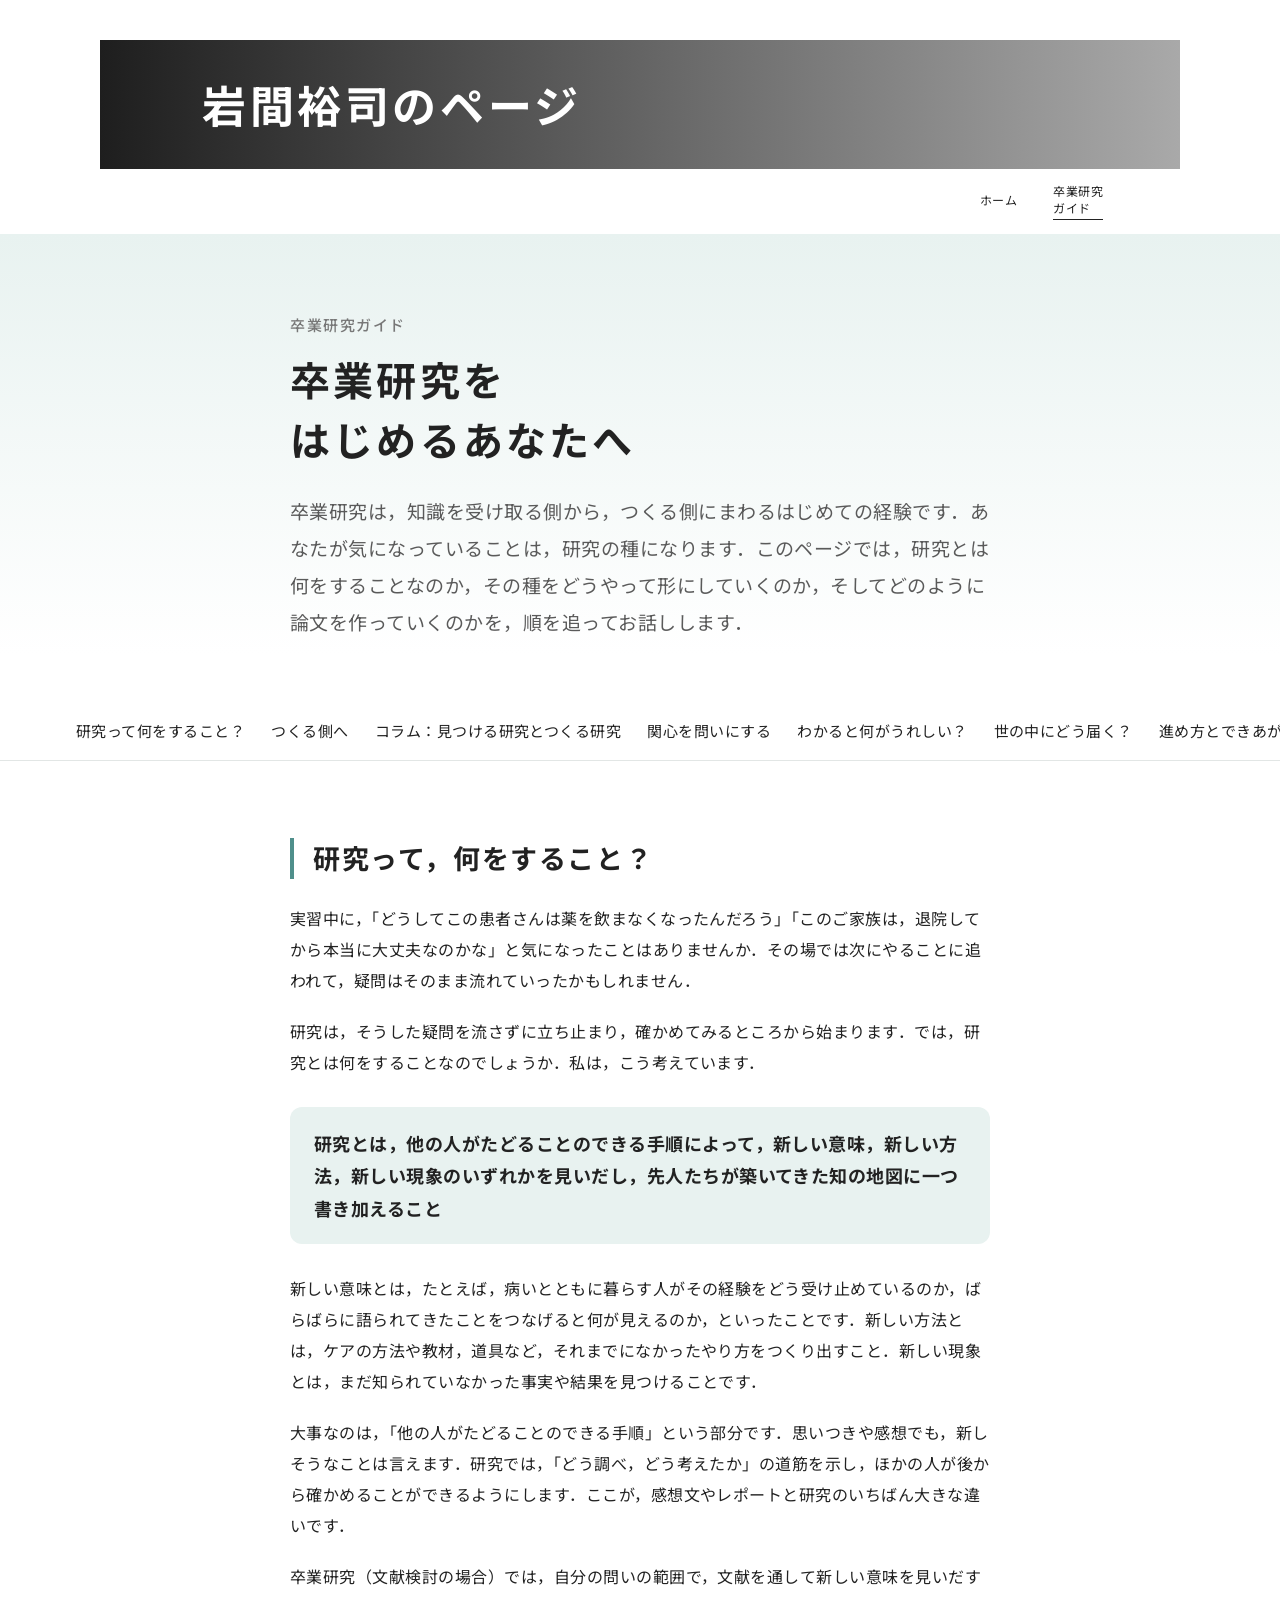
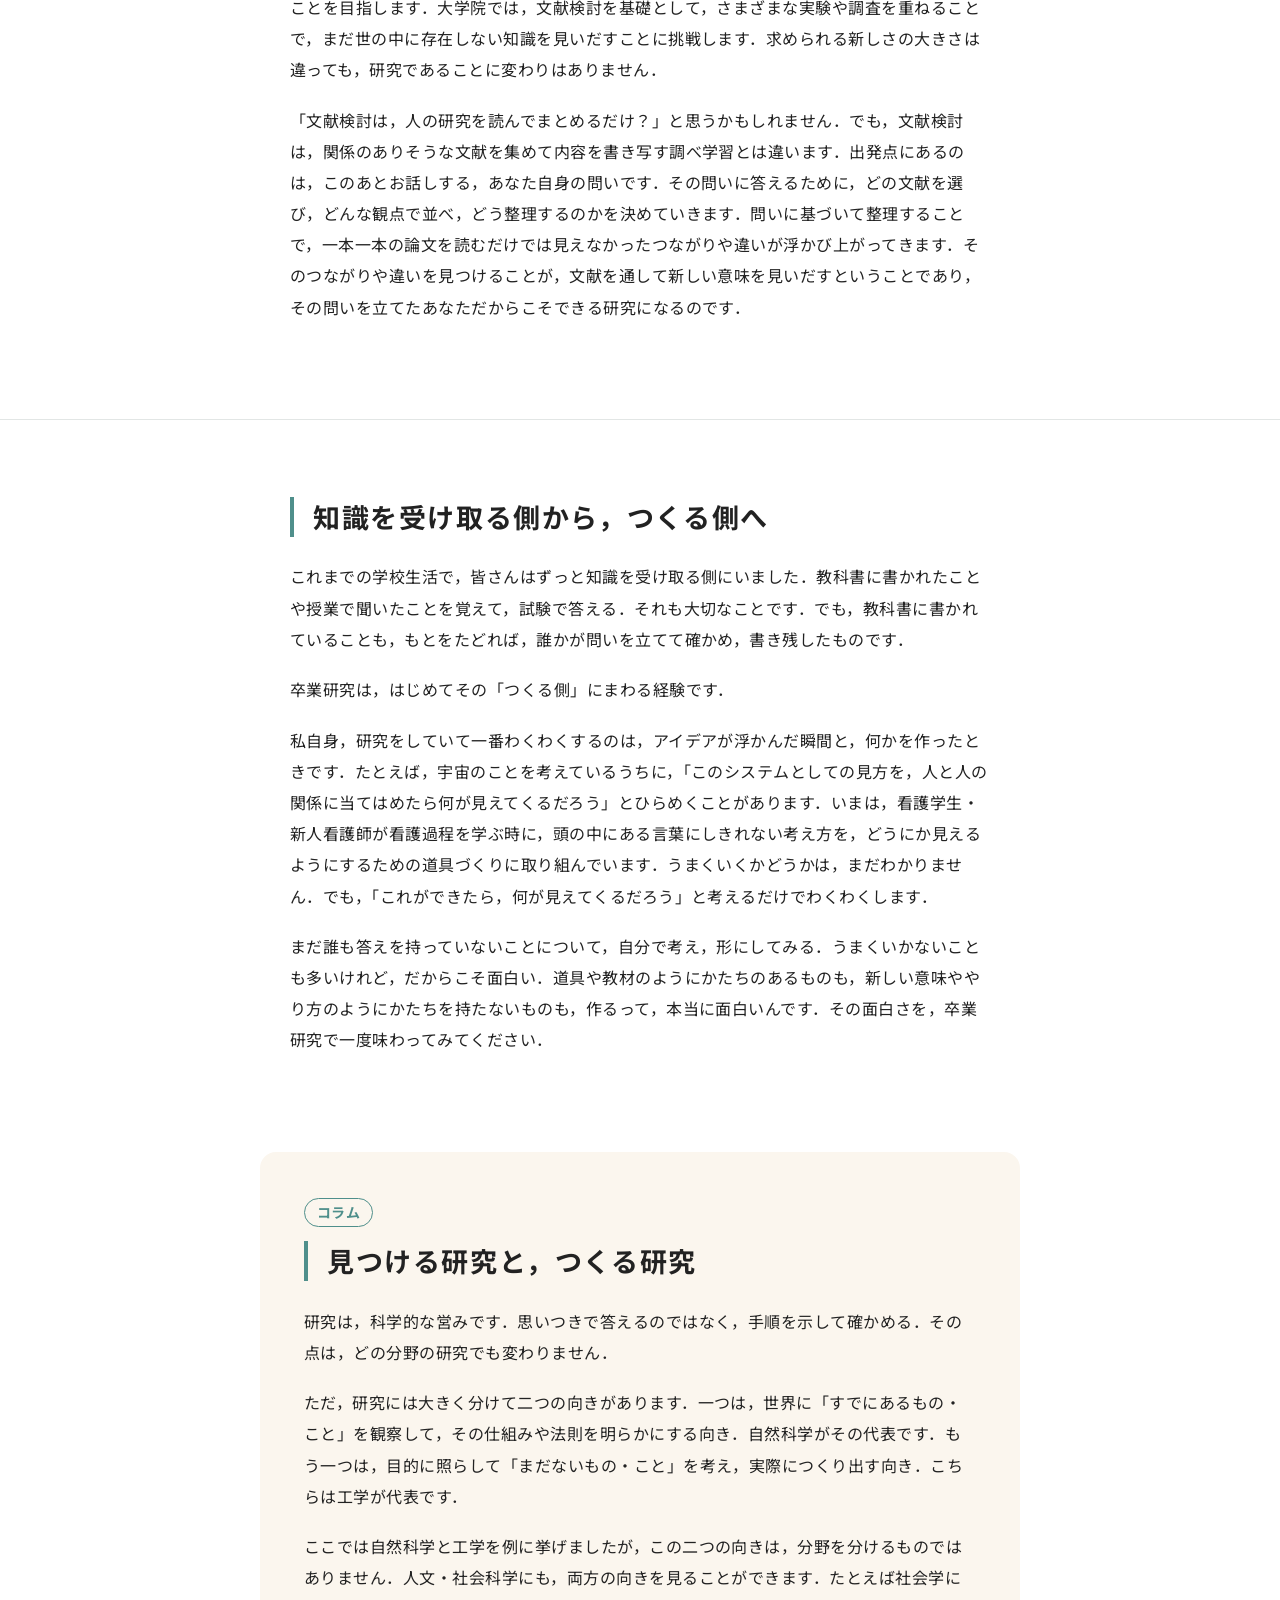
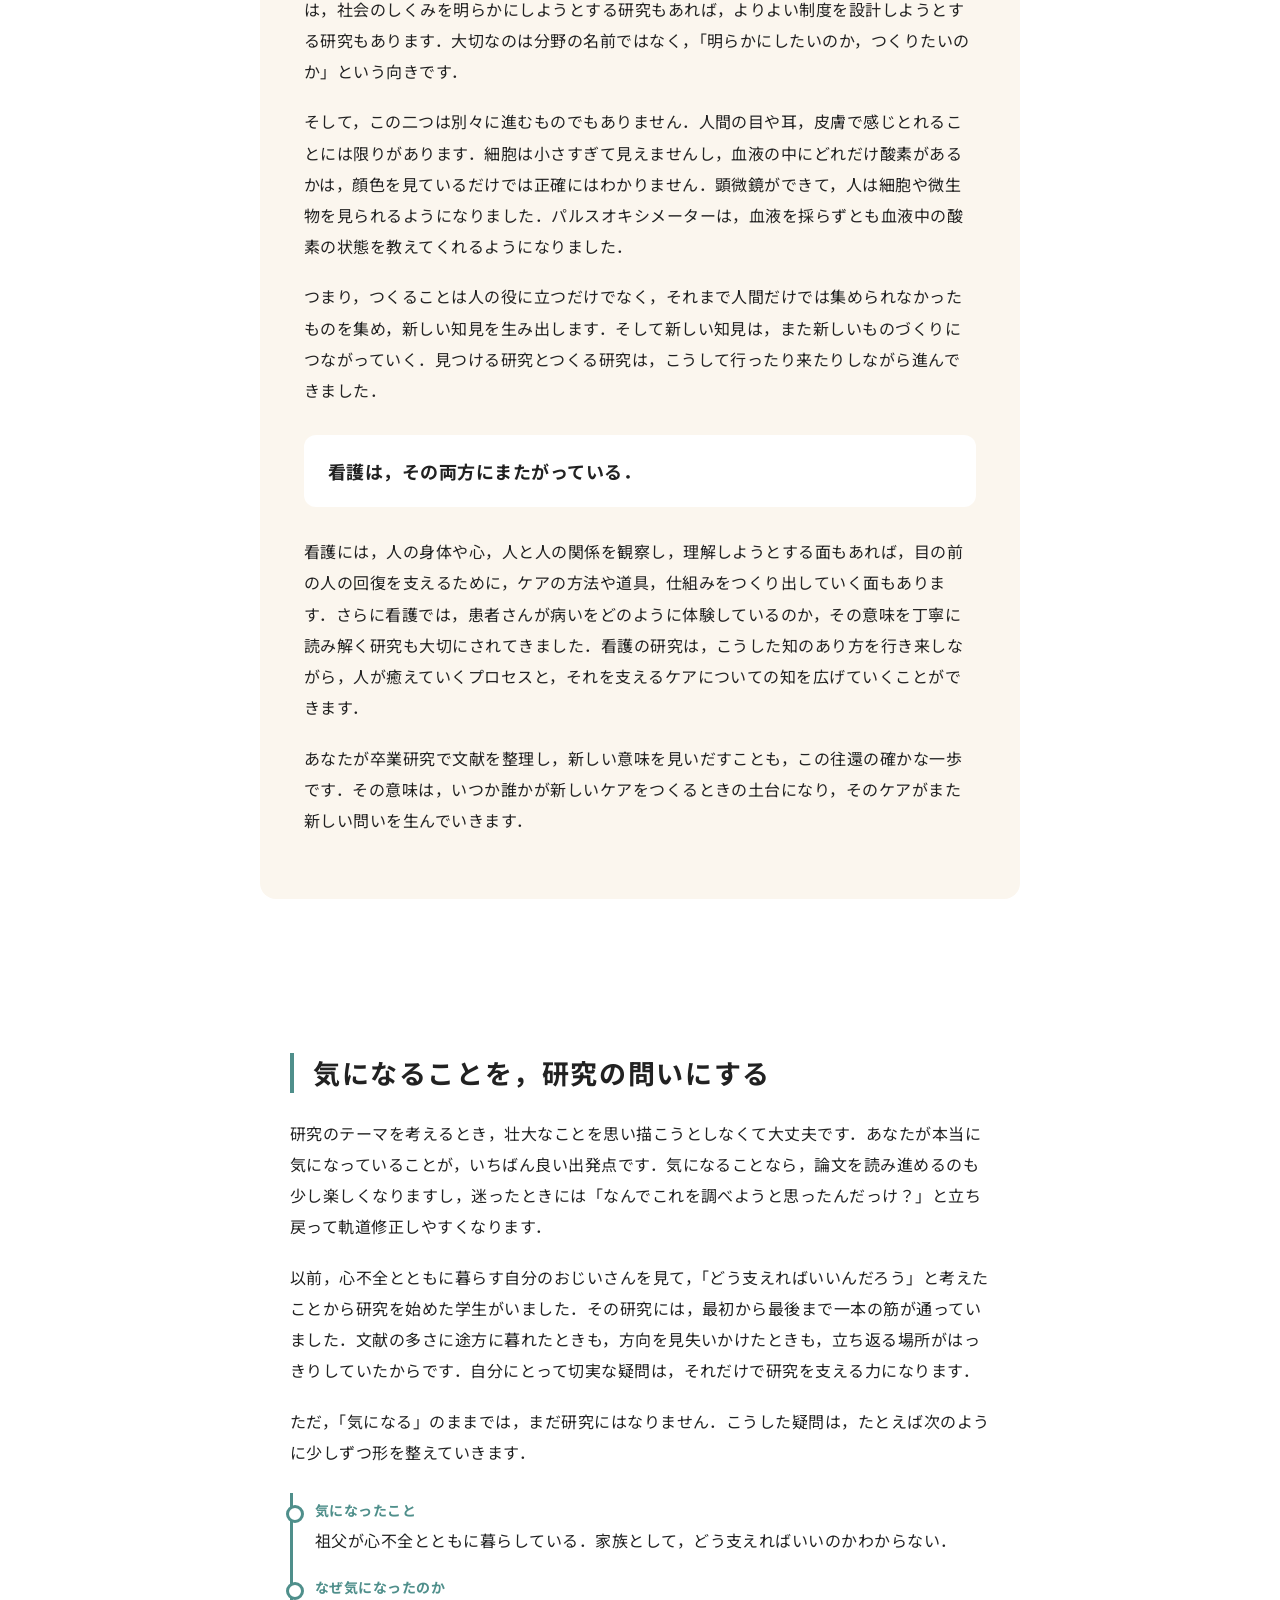
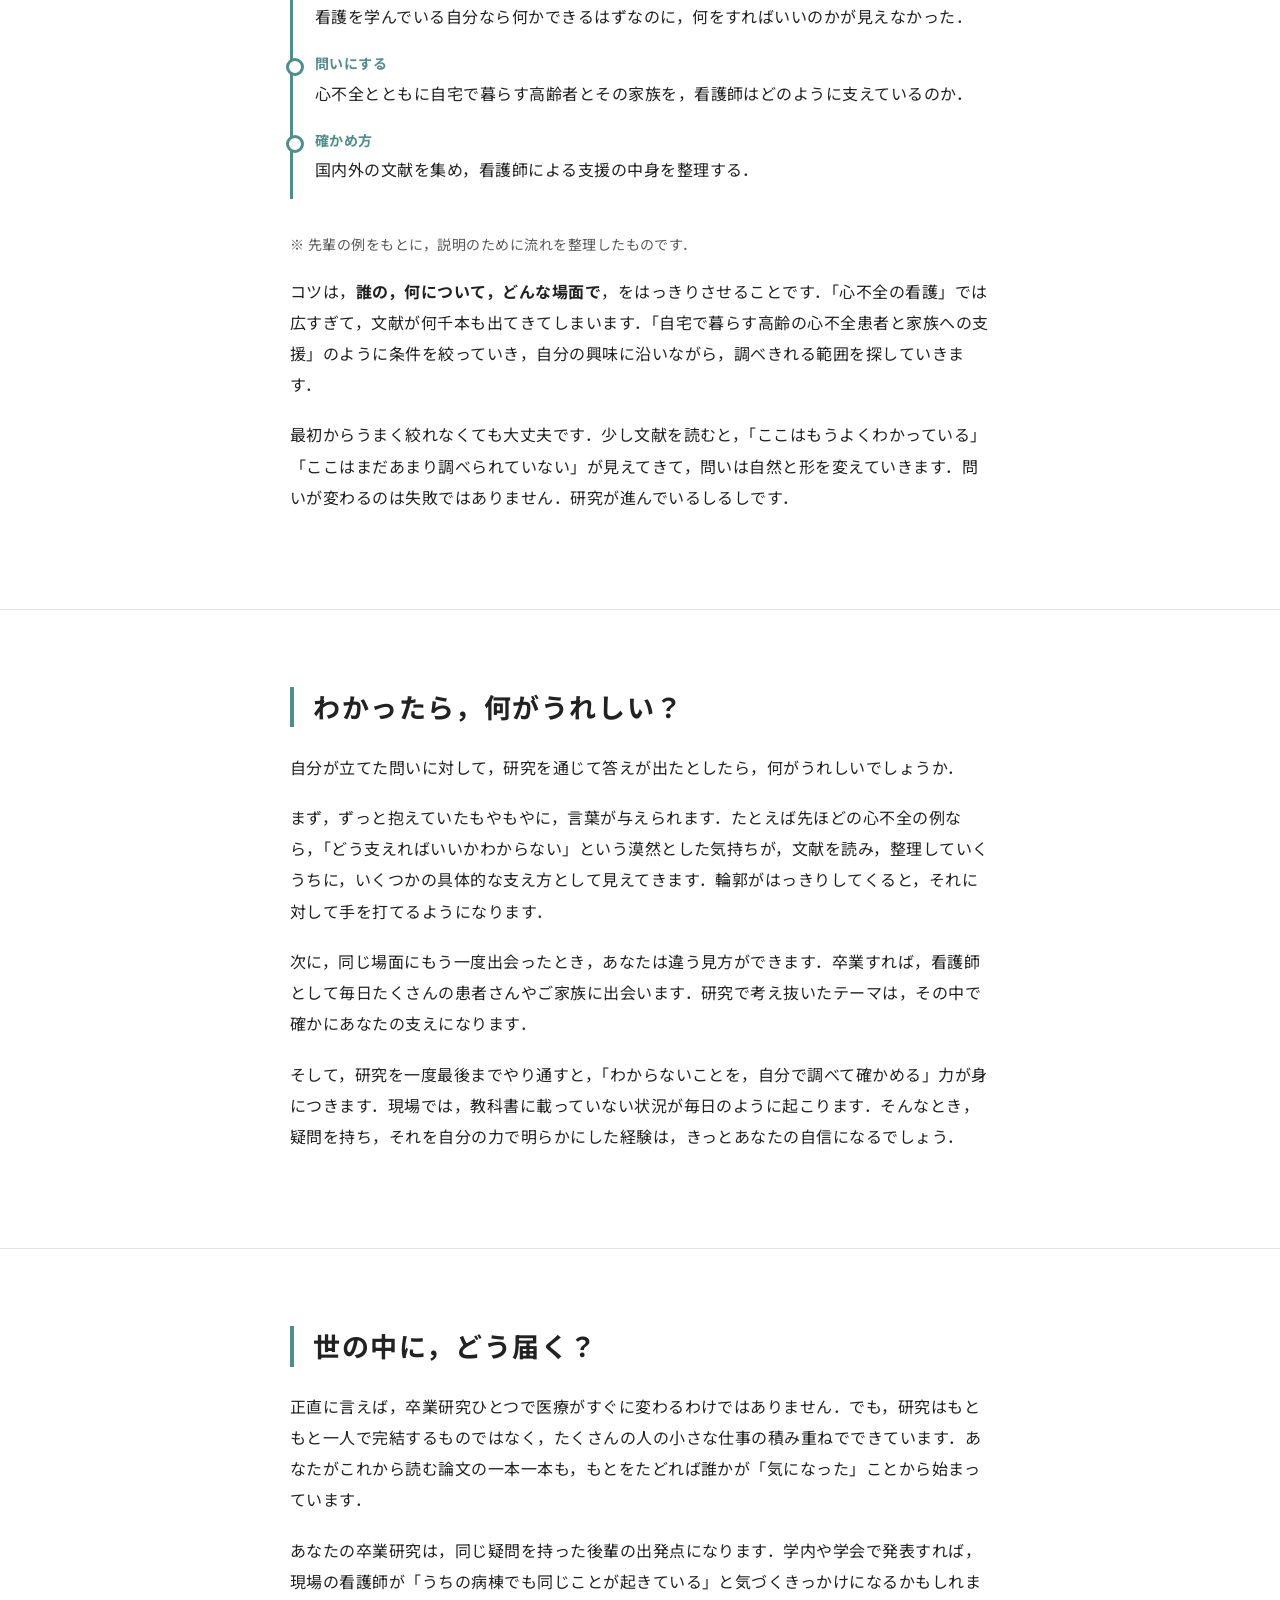
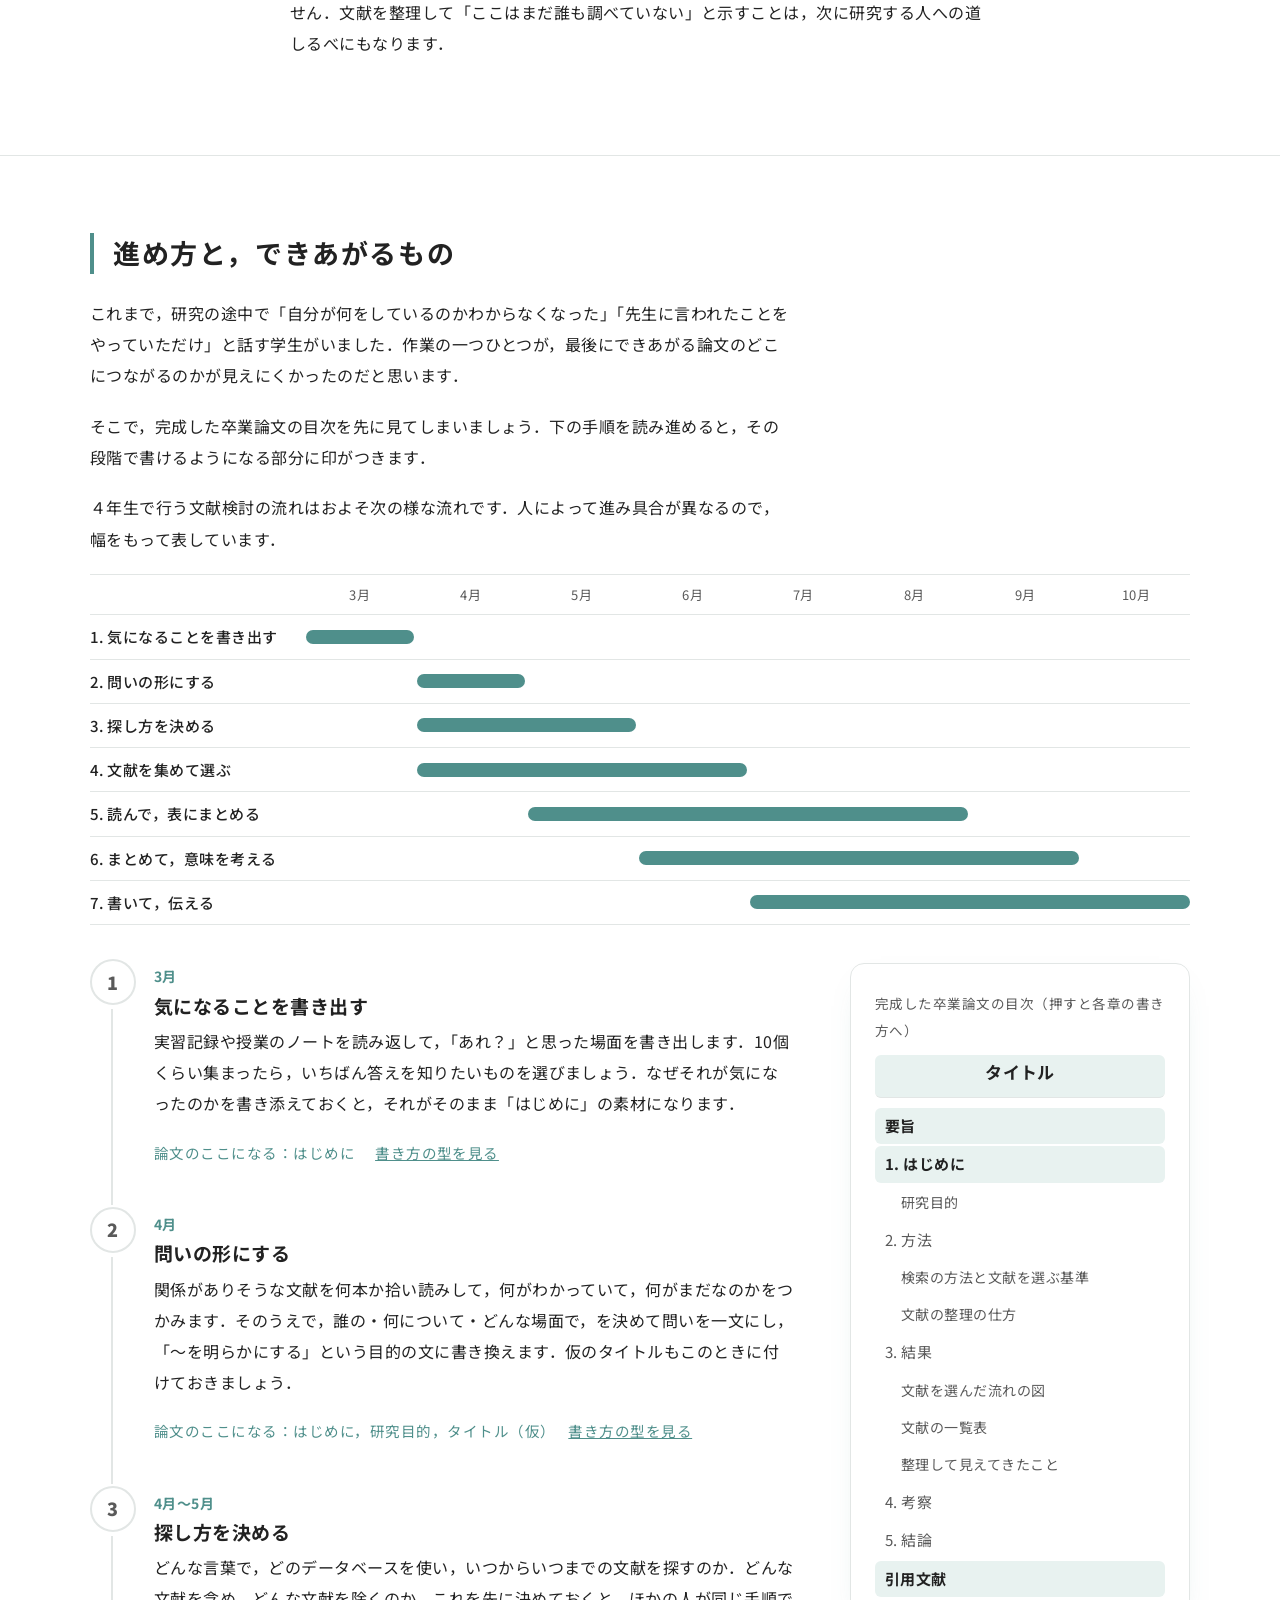
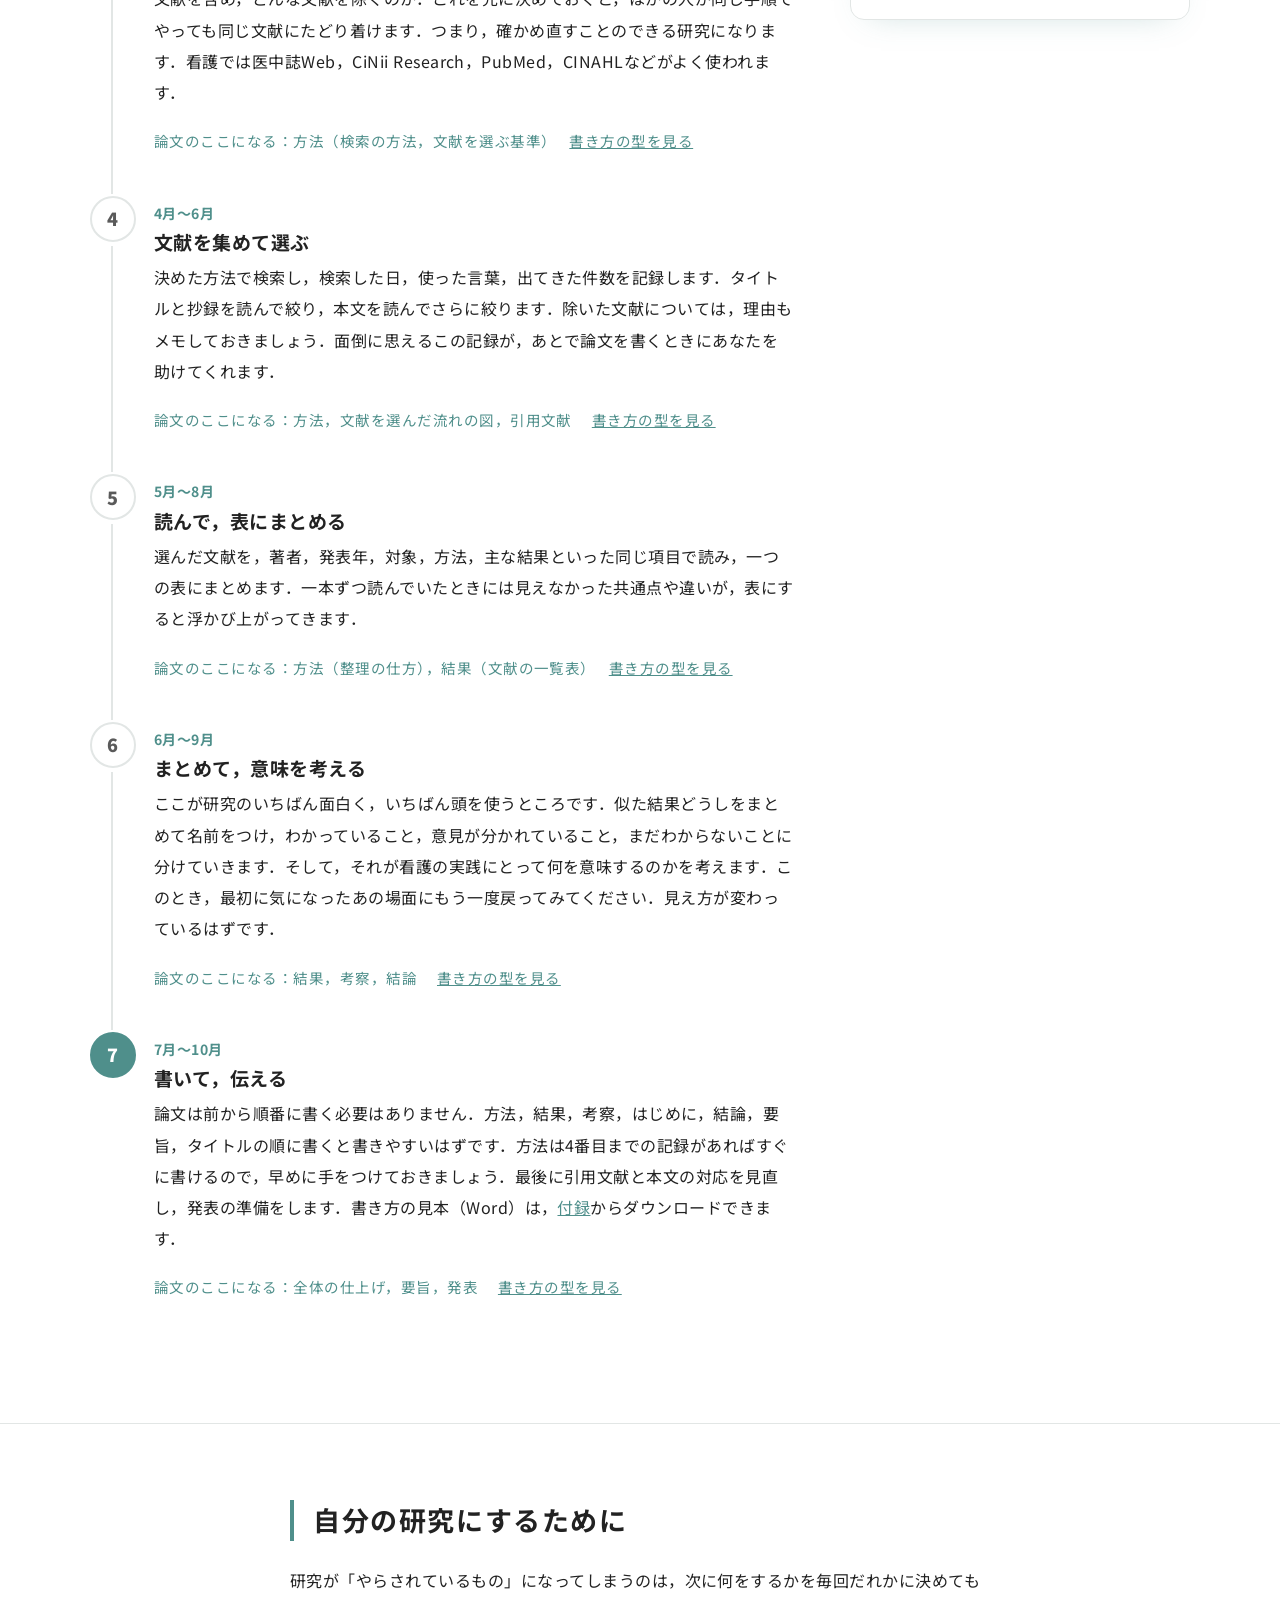
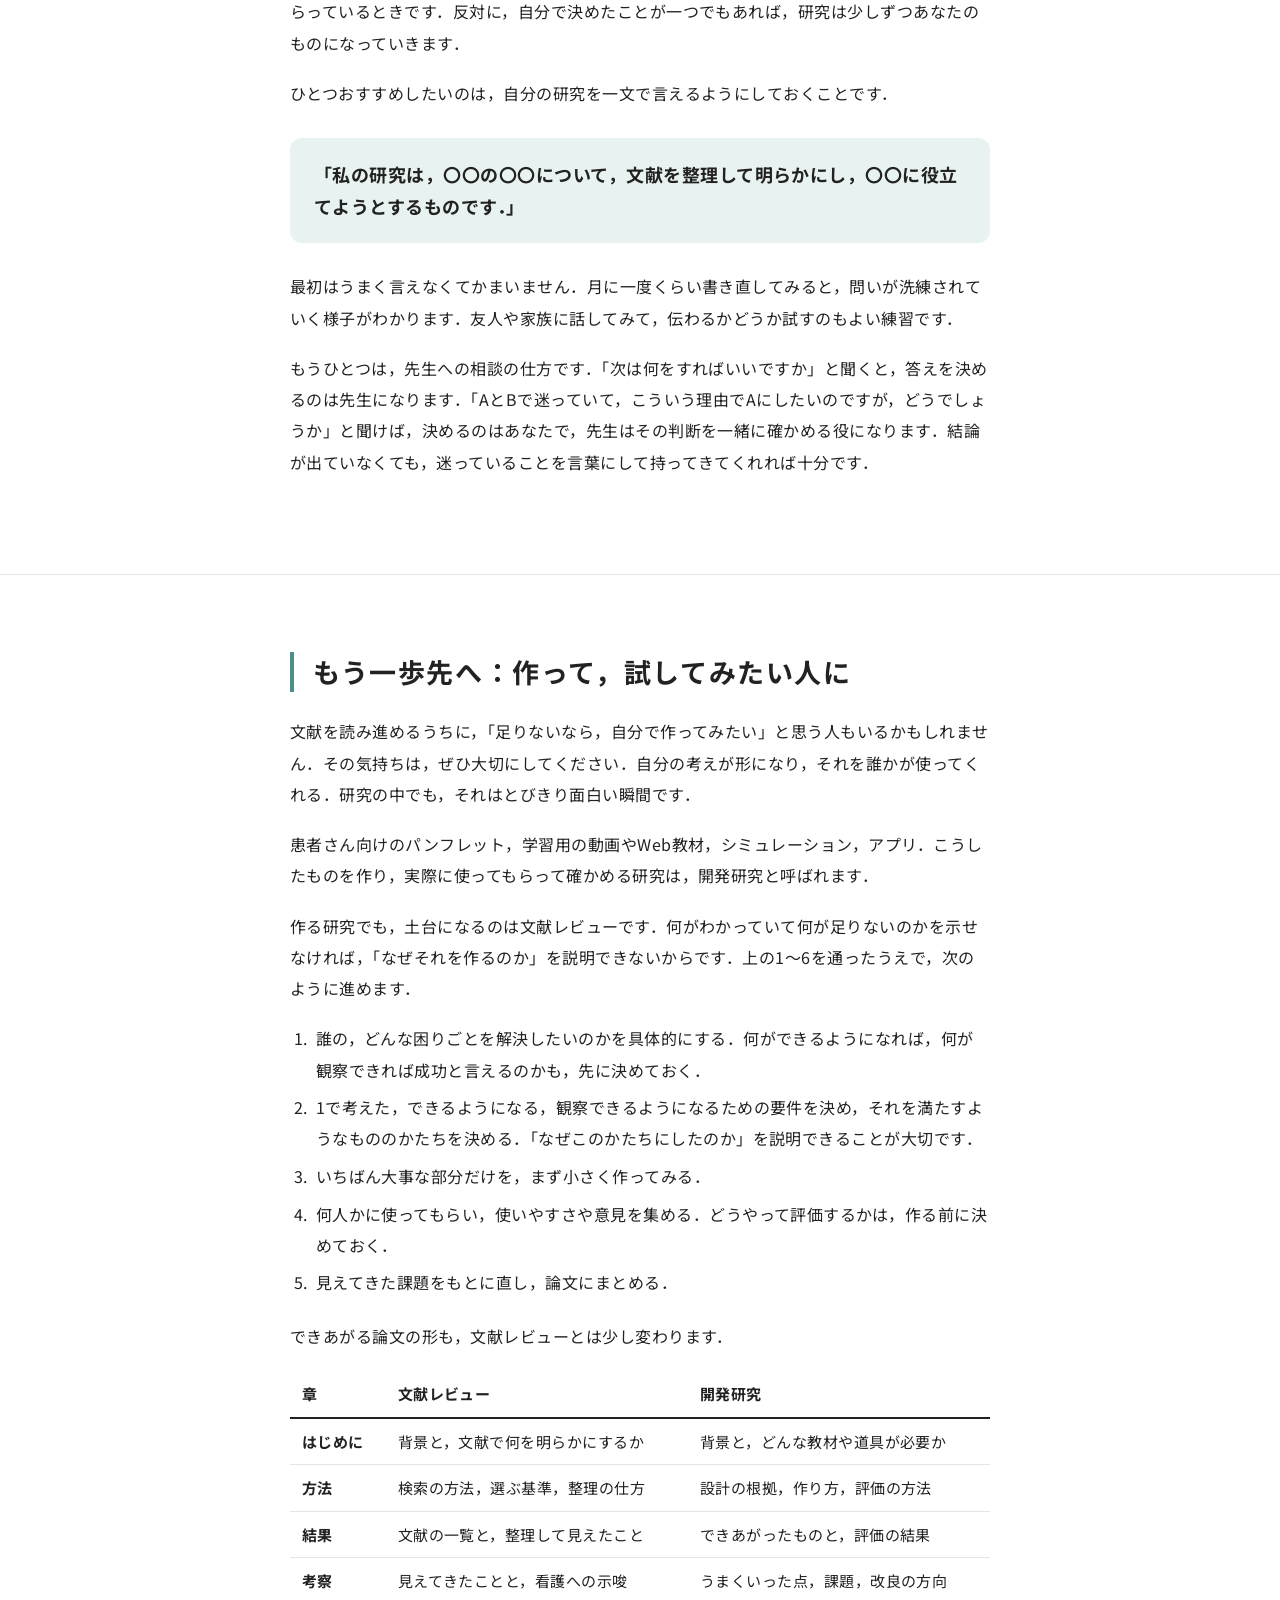
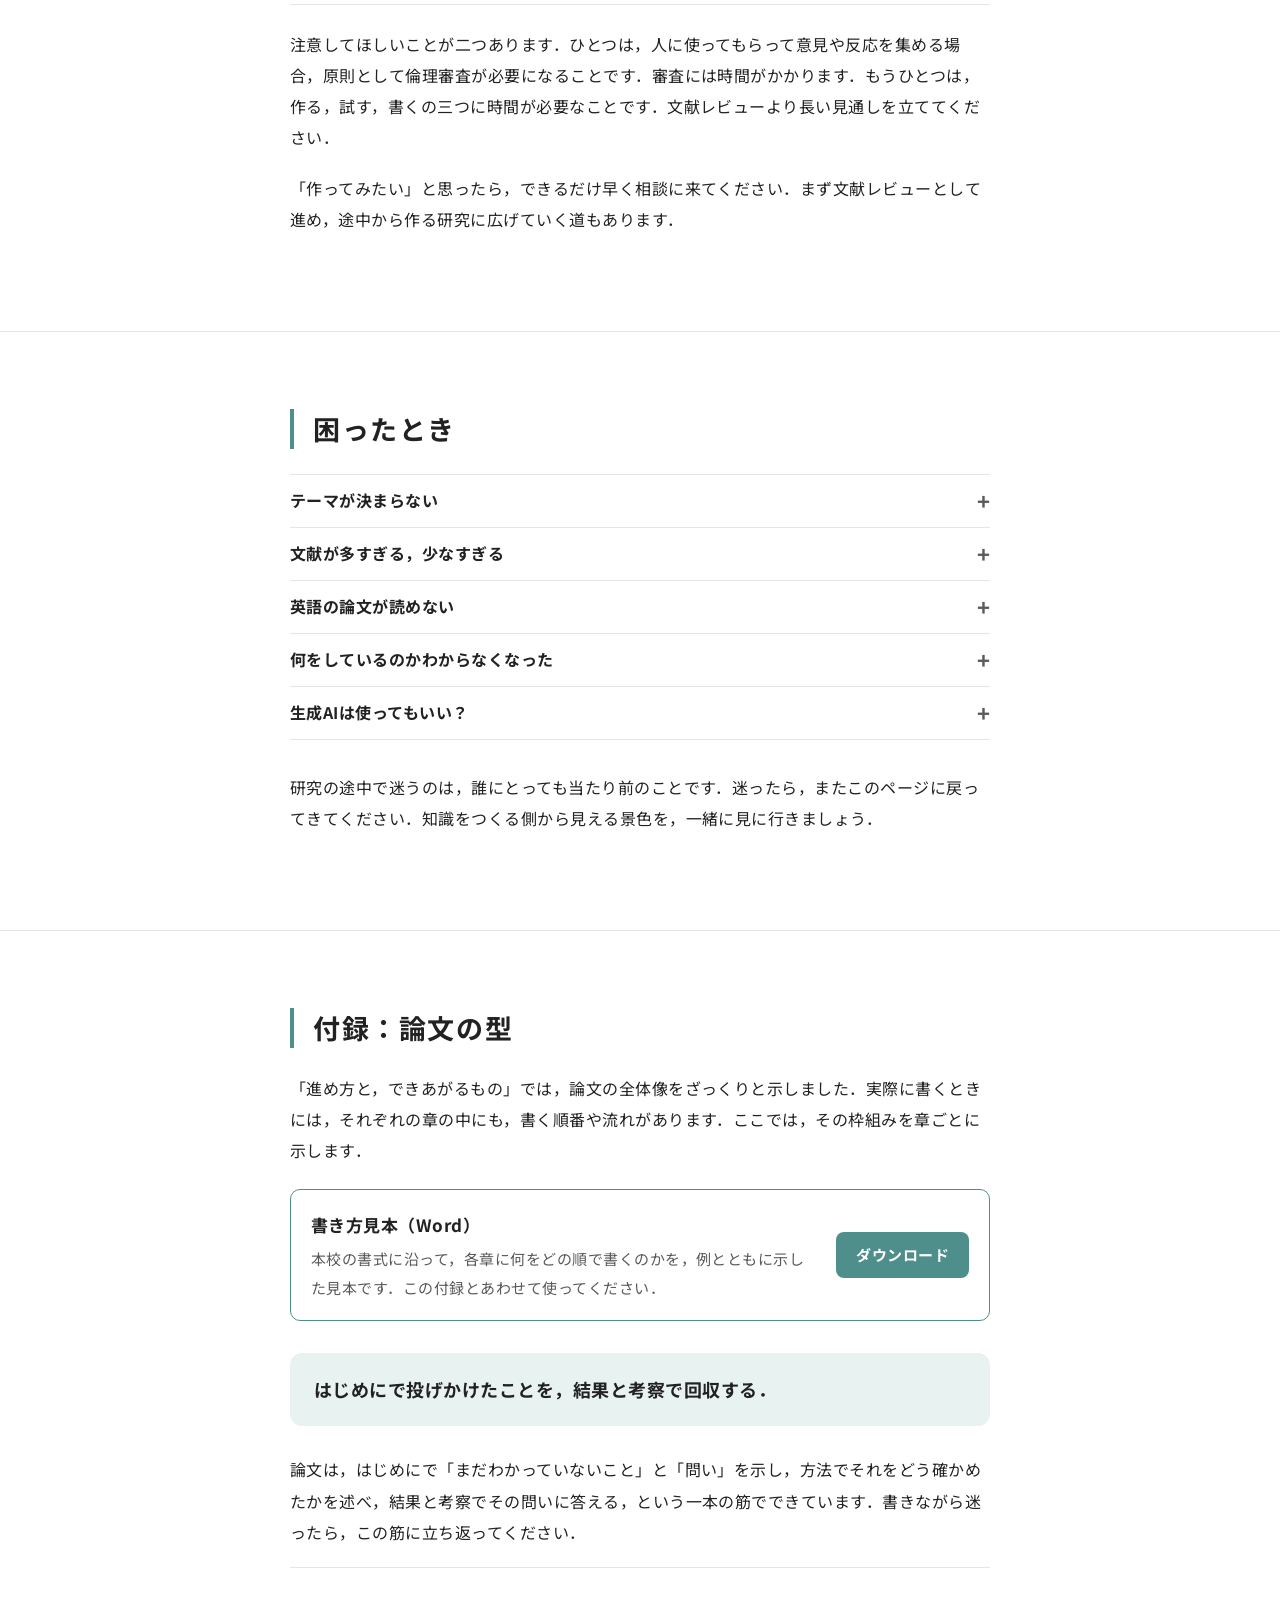
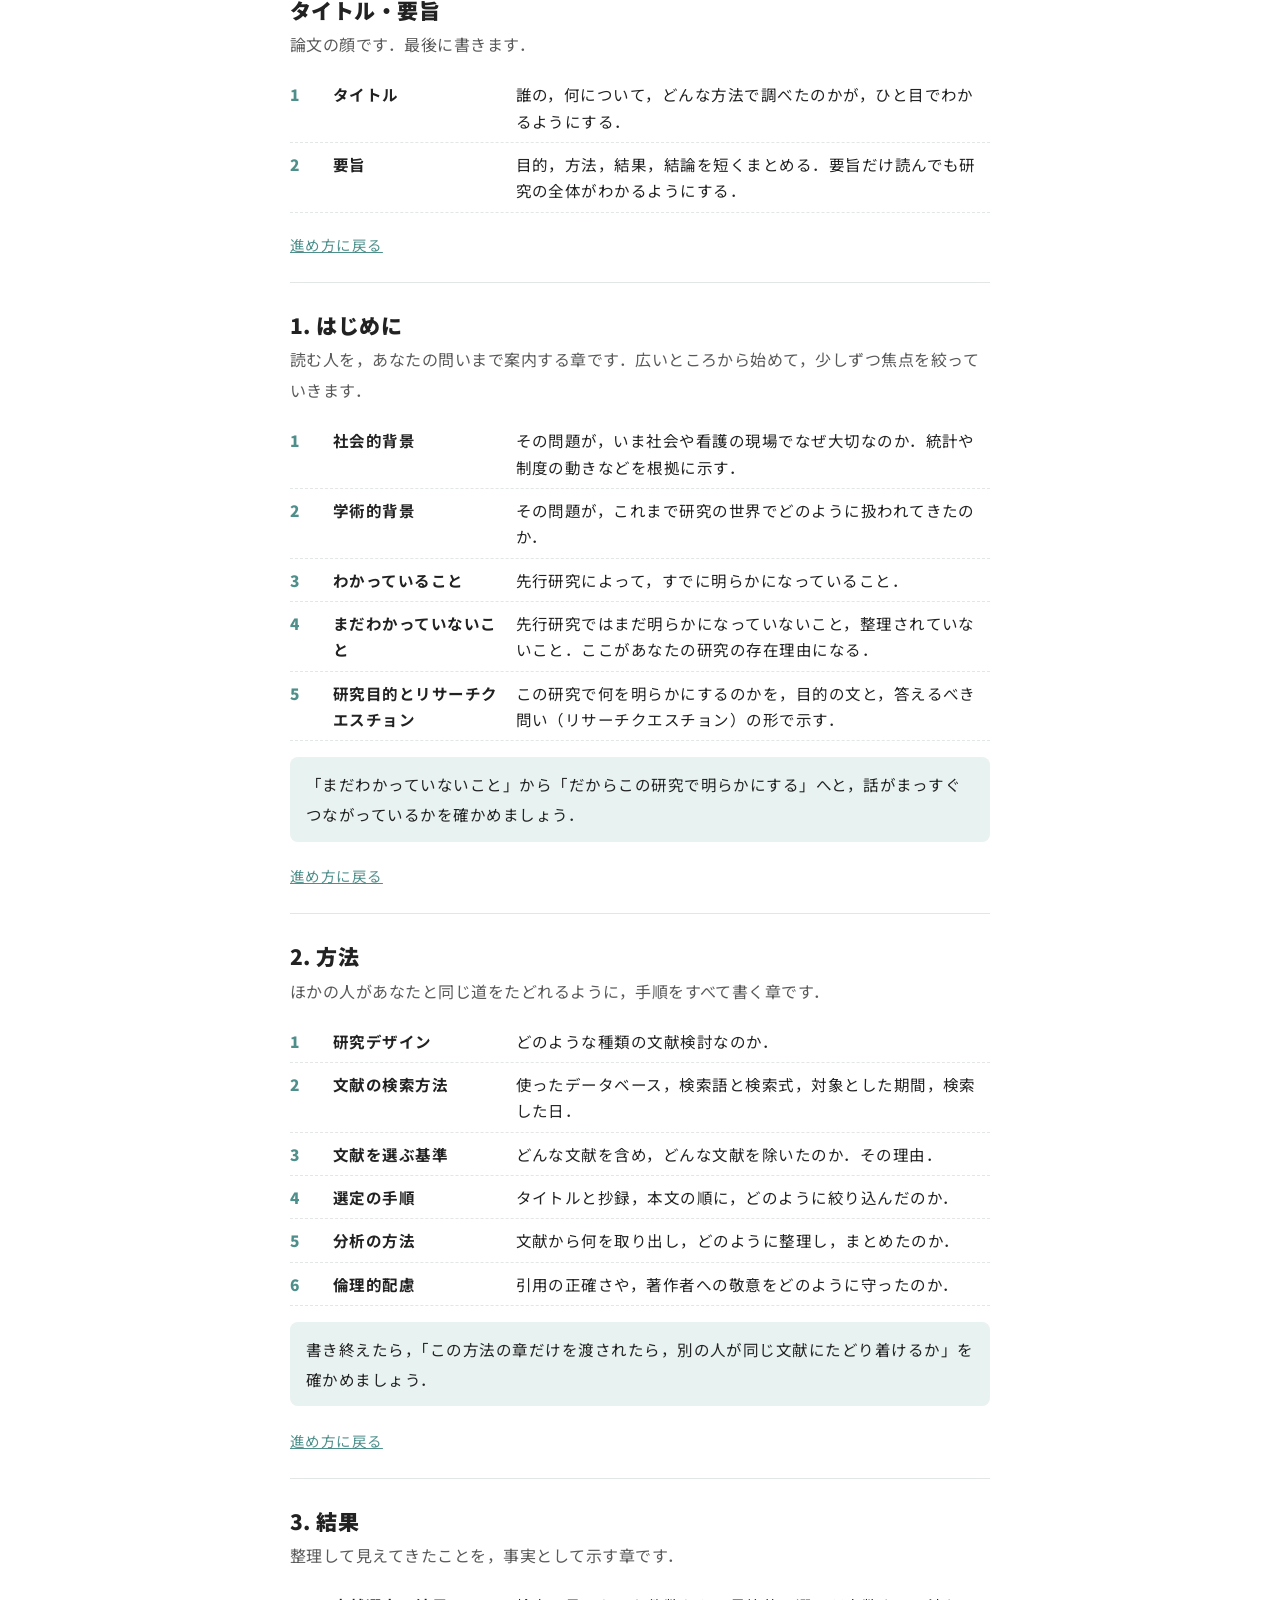
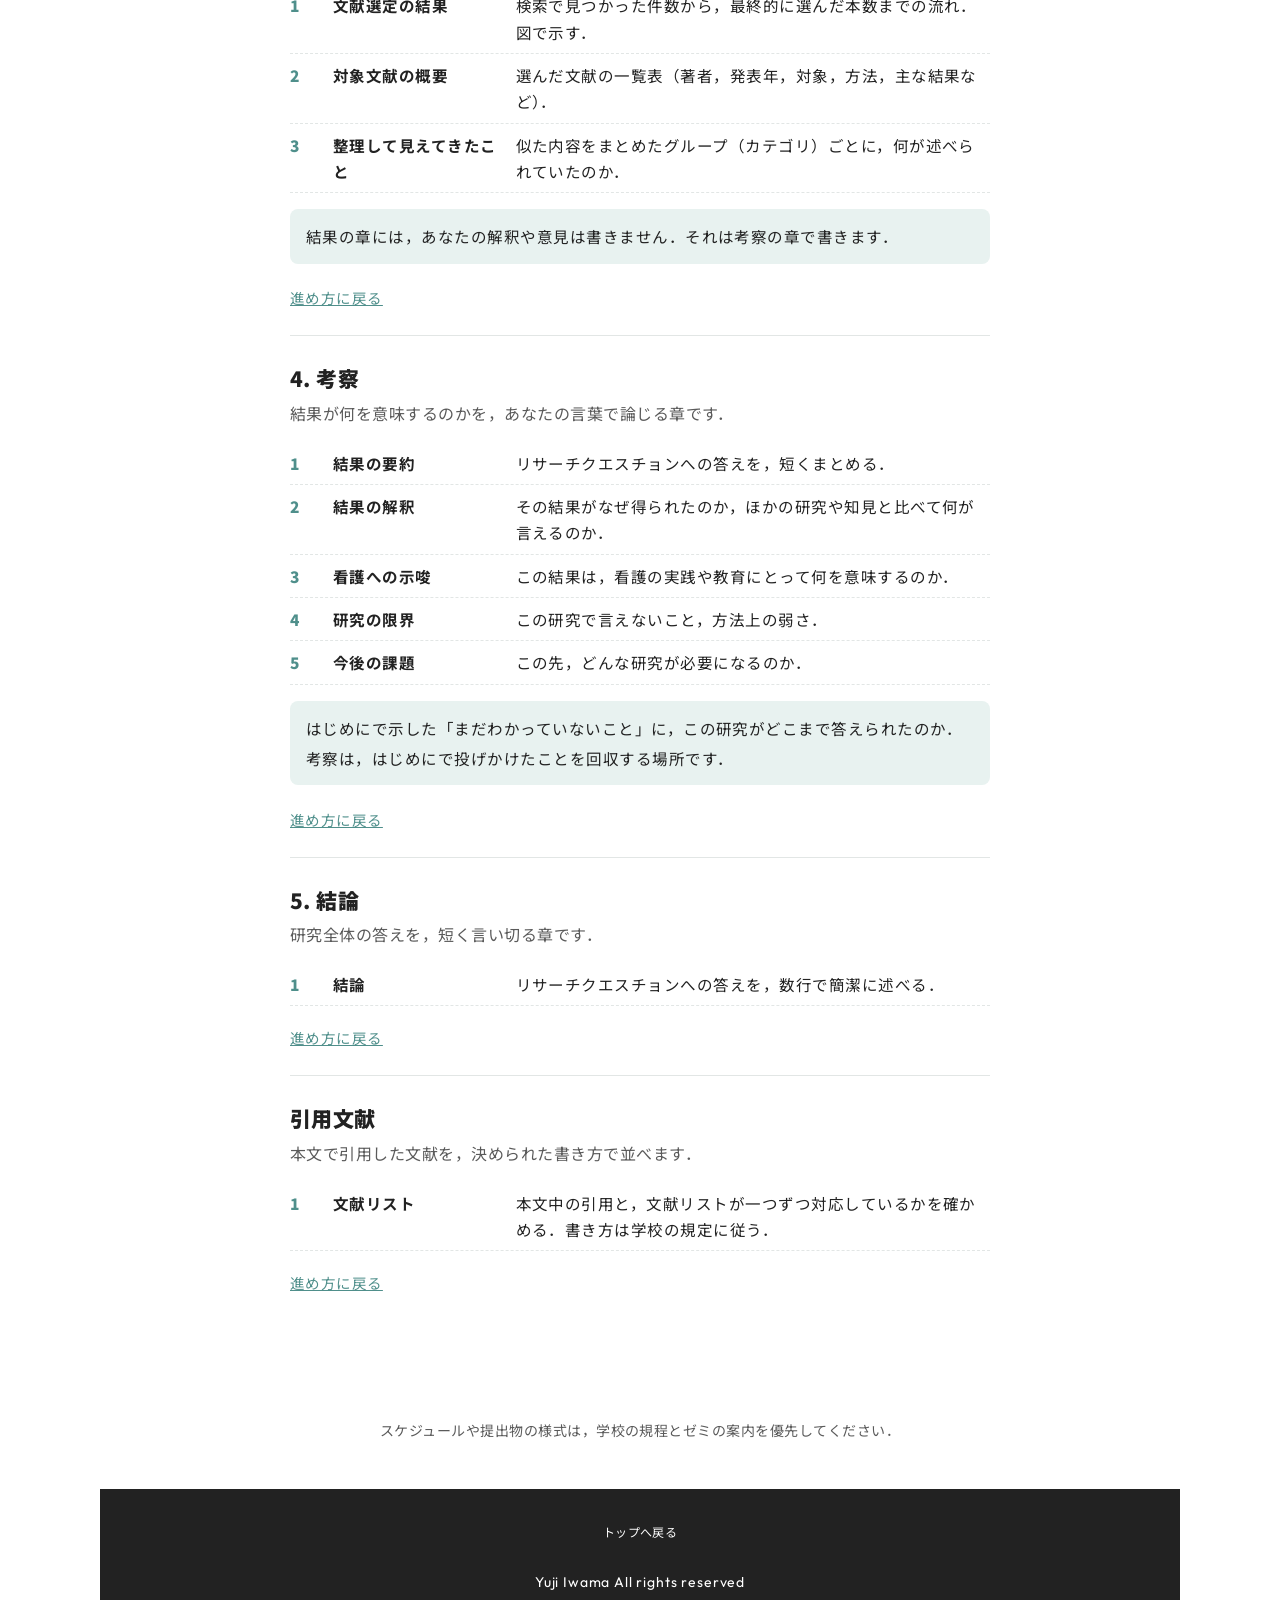
==== commit 6c12f63c: "Update index.html" ====
--- a/sotsuken/index.html
+++ b/sotsuken/index.html
@@ -135,7 +135,7 @@
 <header class="site-hero"><h1><a href="../index.html">岩間裕司のページ</a></h1></header>
 <nav class="site-gnav" aria-label="サイト">
  <a href="../index.html">ホーム</a>
- <a href="../metacognition.html">メタ認知による<br>不安調整とは？</a>
+ <!-- <a href="../metacognition.html">メタ認知による<br>不安調整とは？</a> -->
  <a href="./" aria-current="page">卒業研究<br>ガイド</a>
 </nav>
 
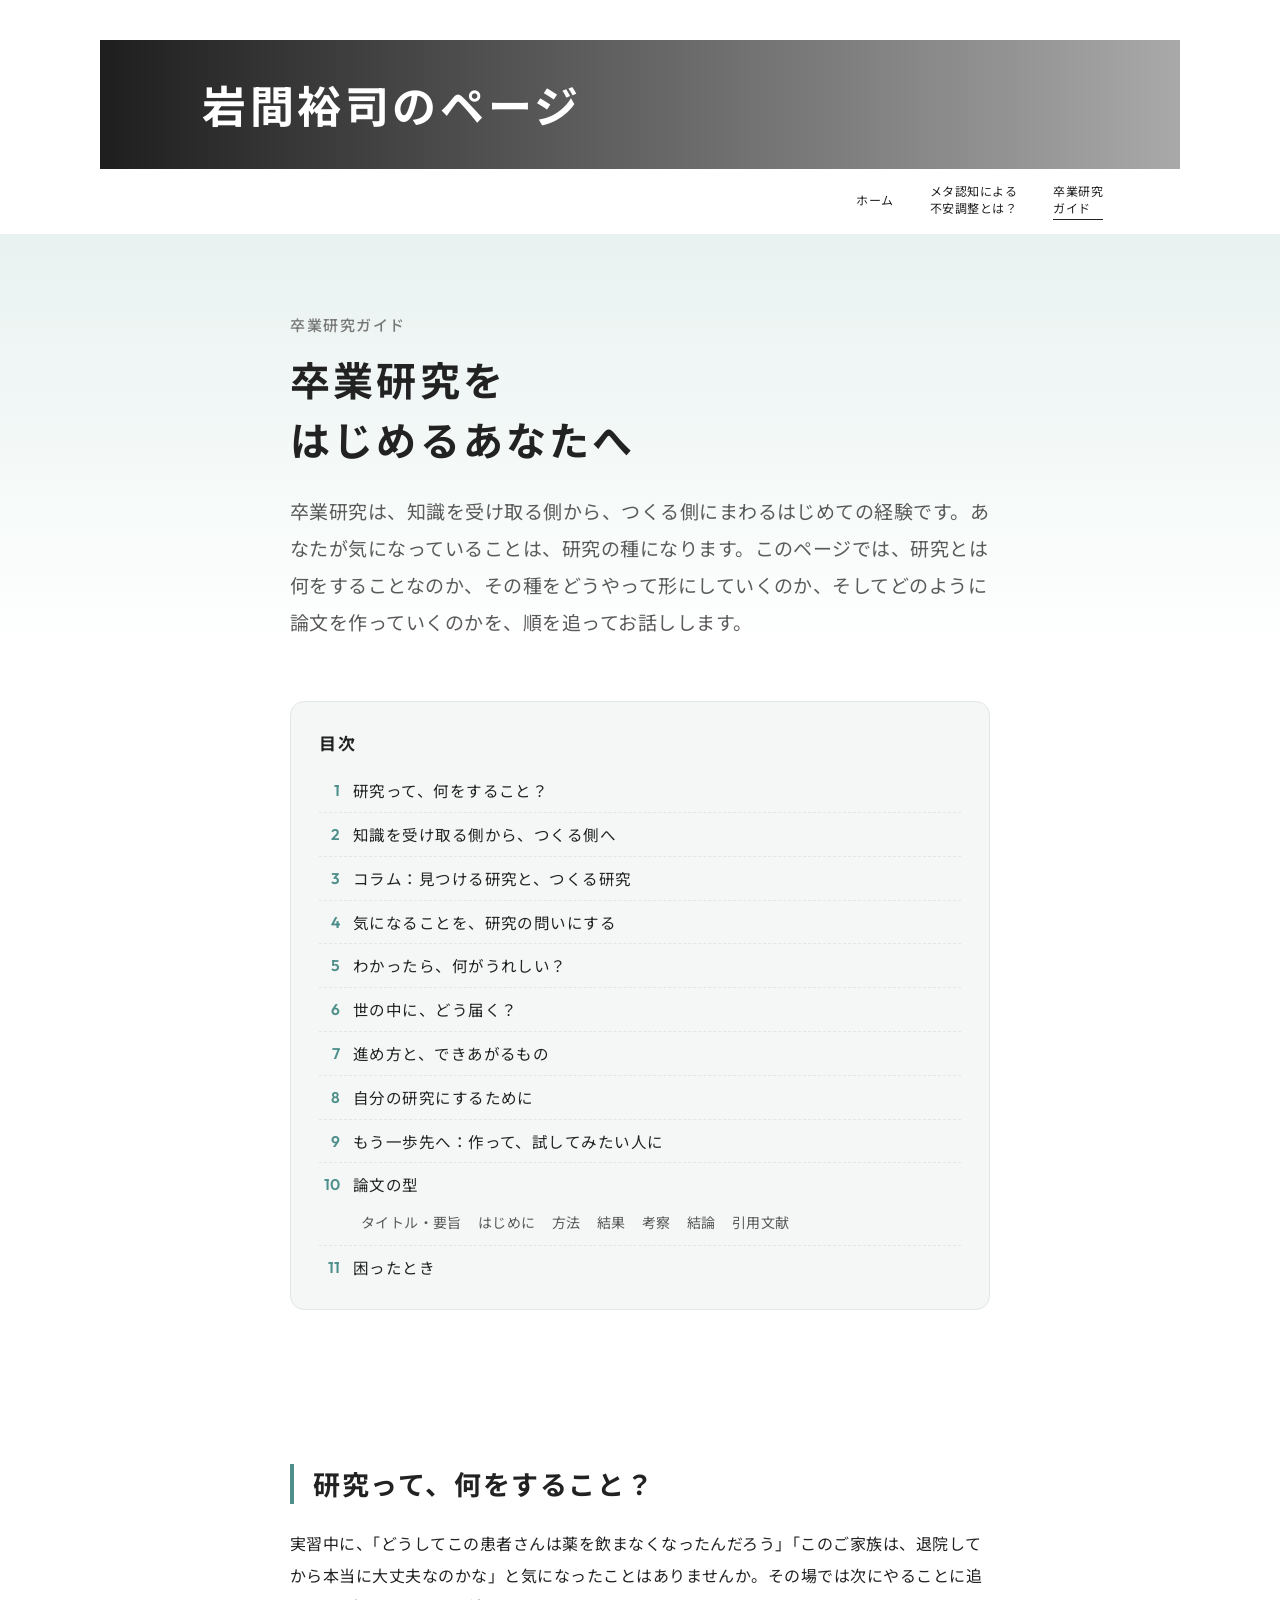
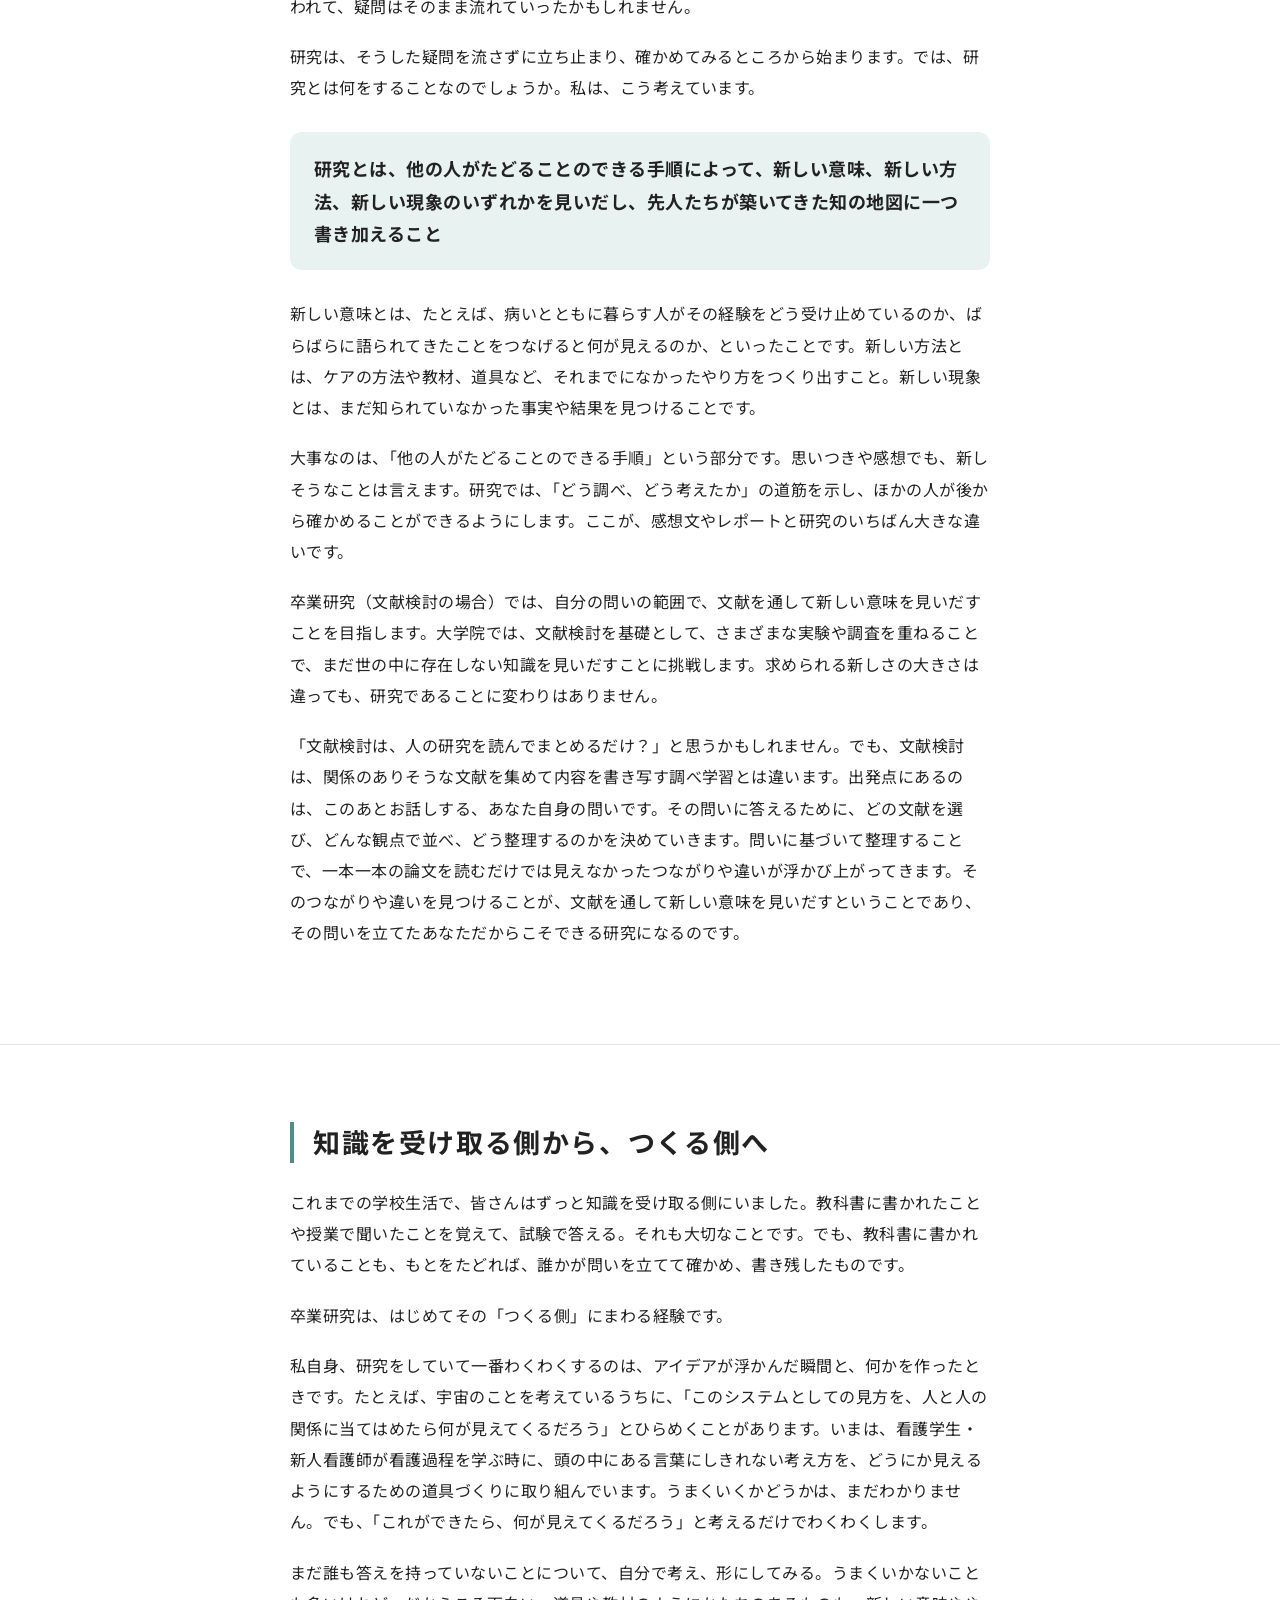
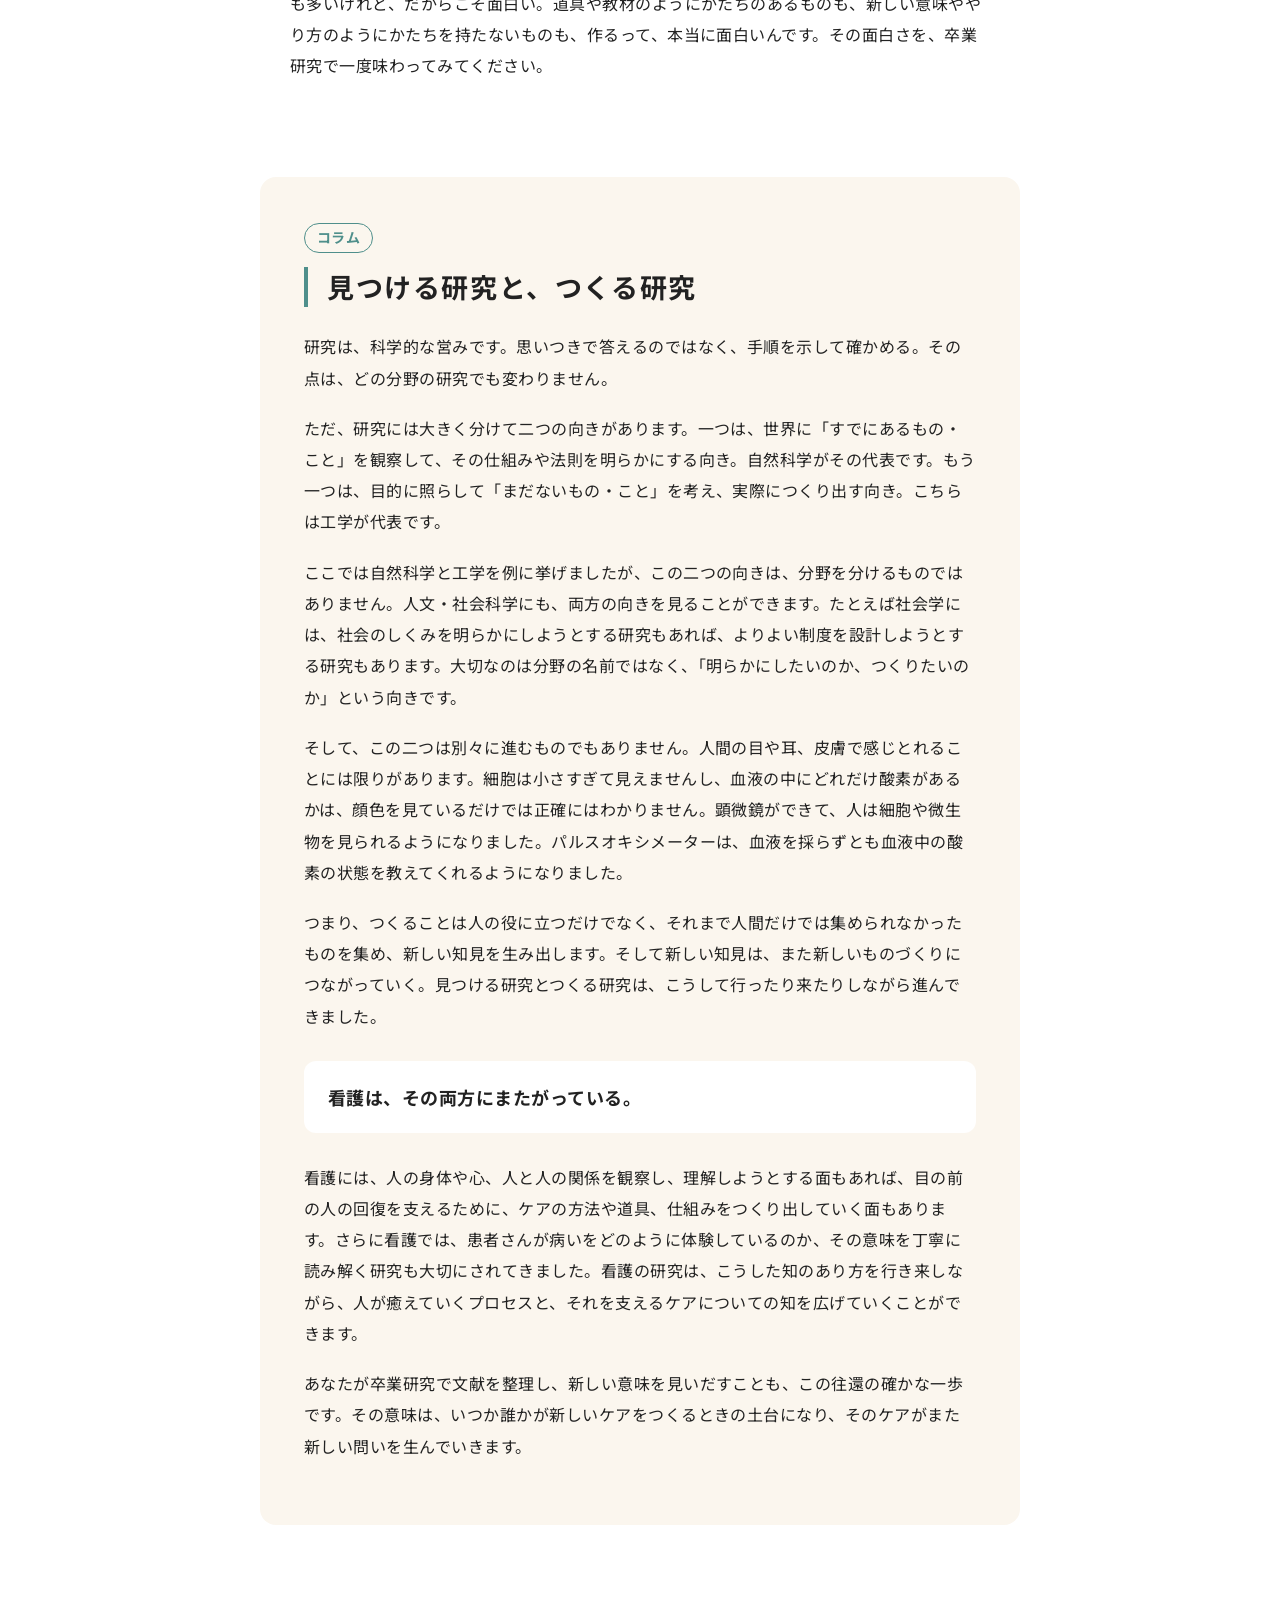
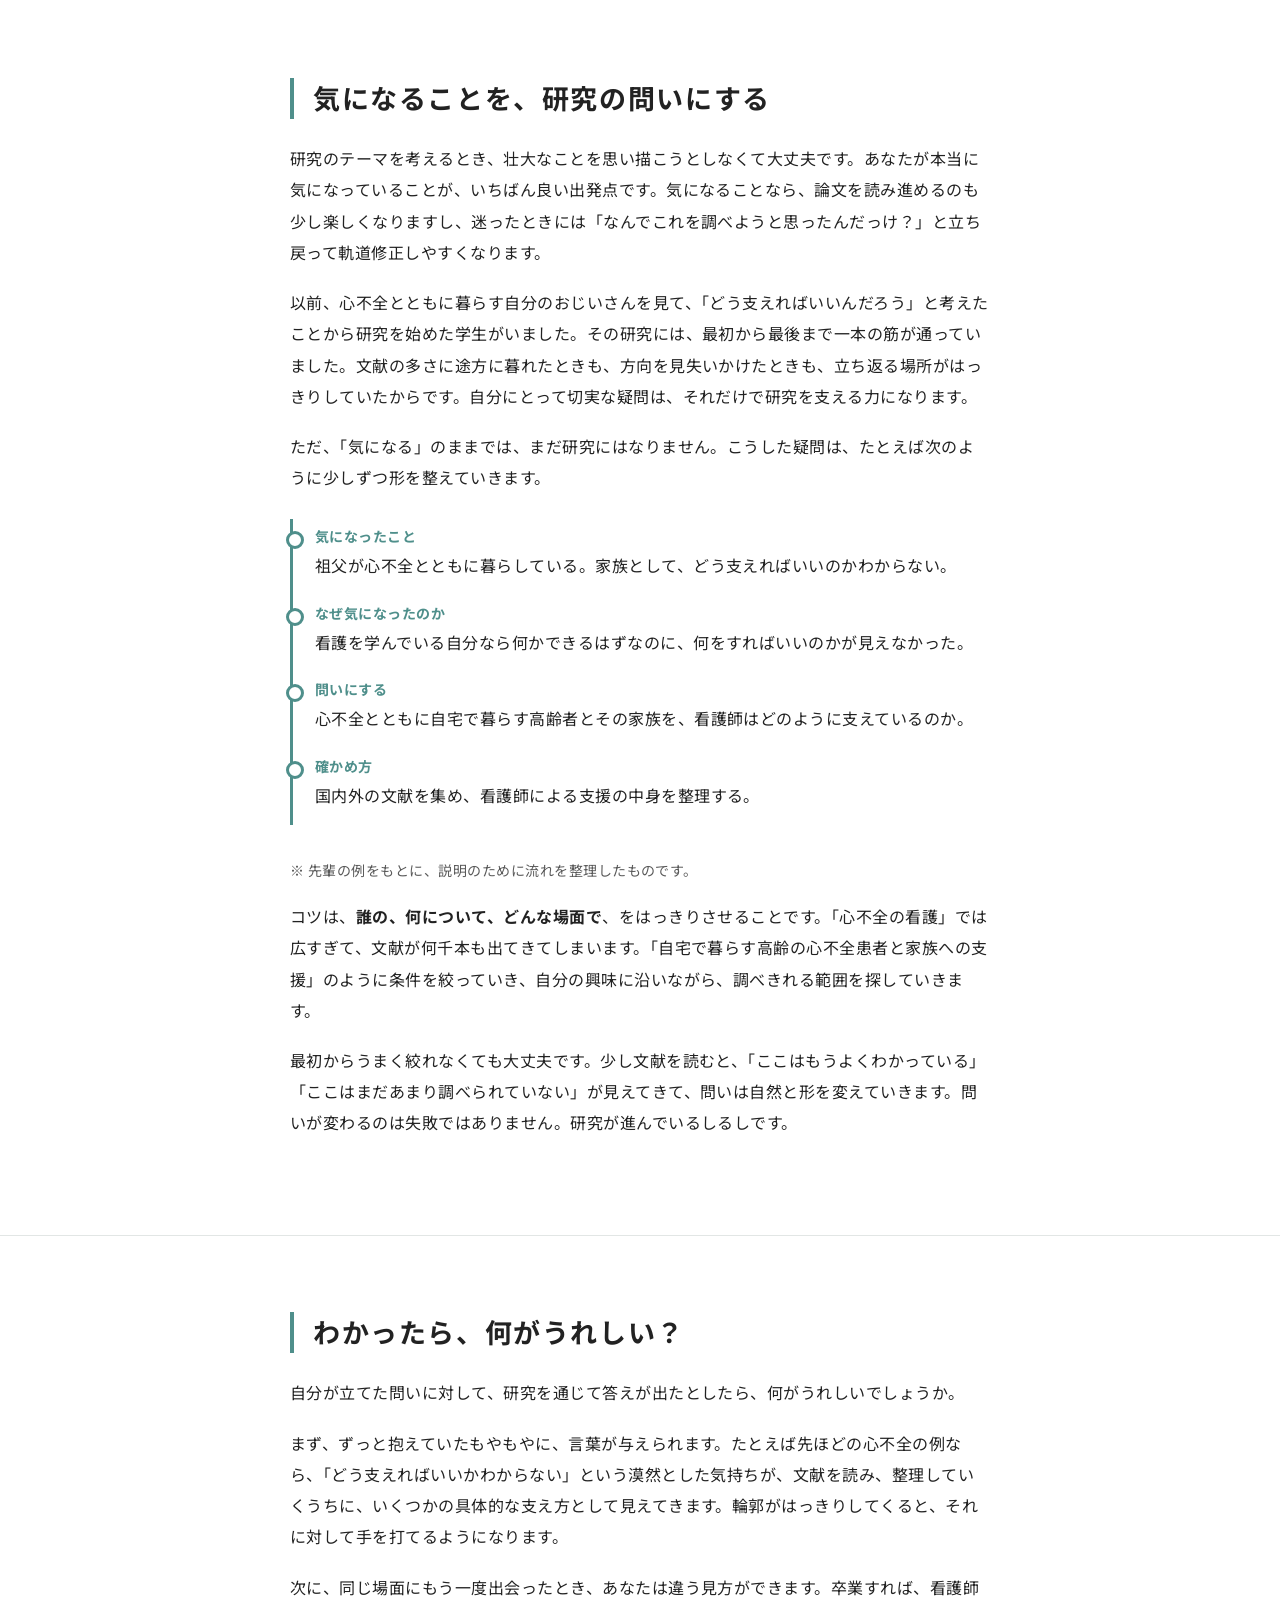
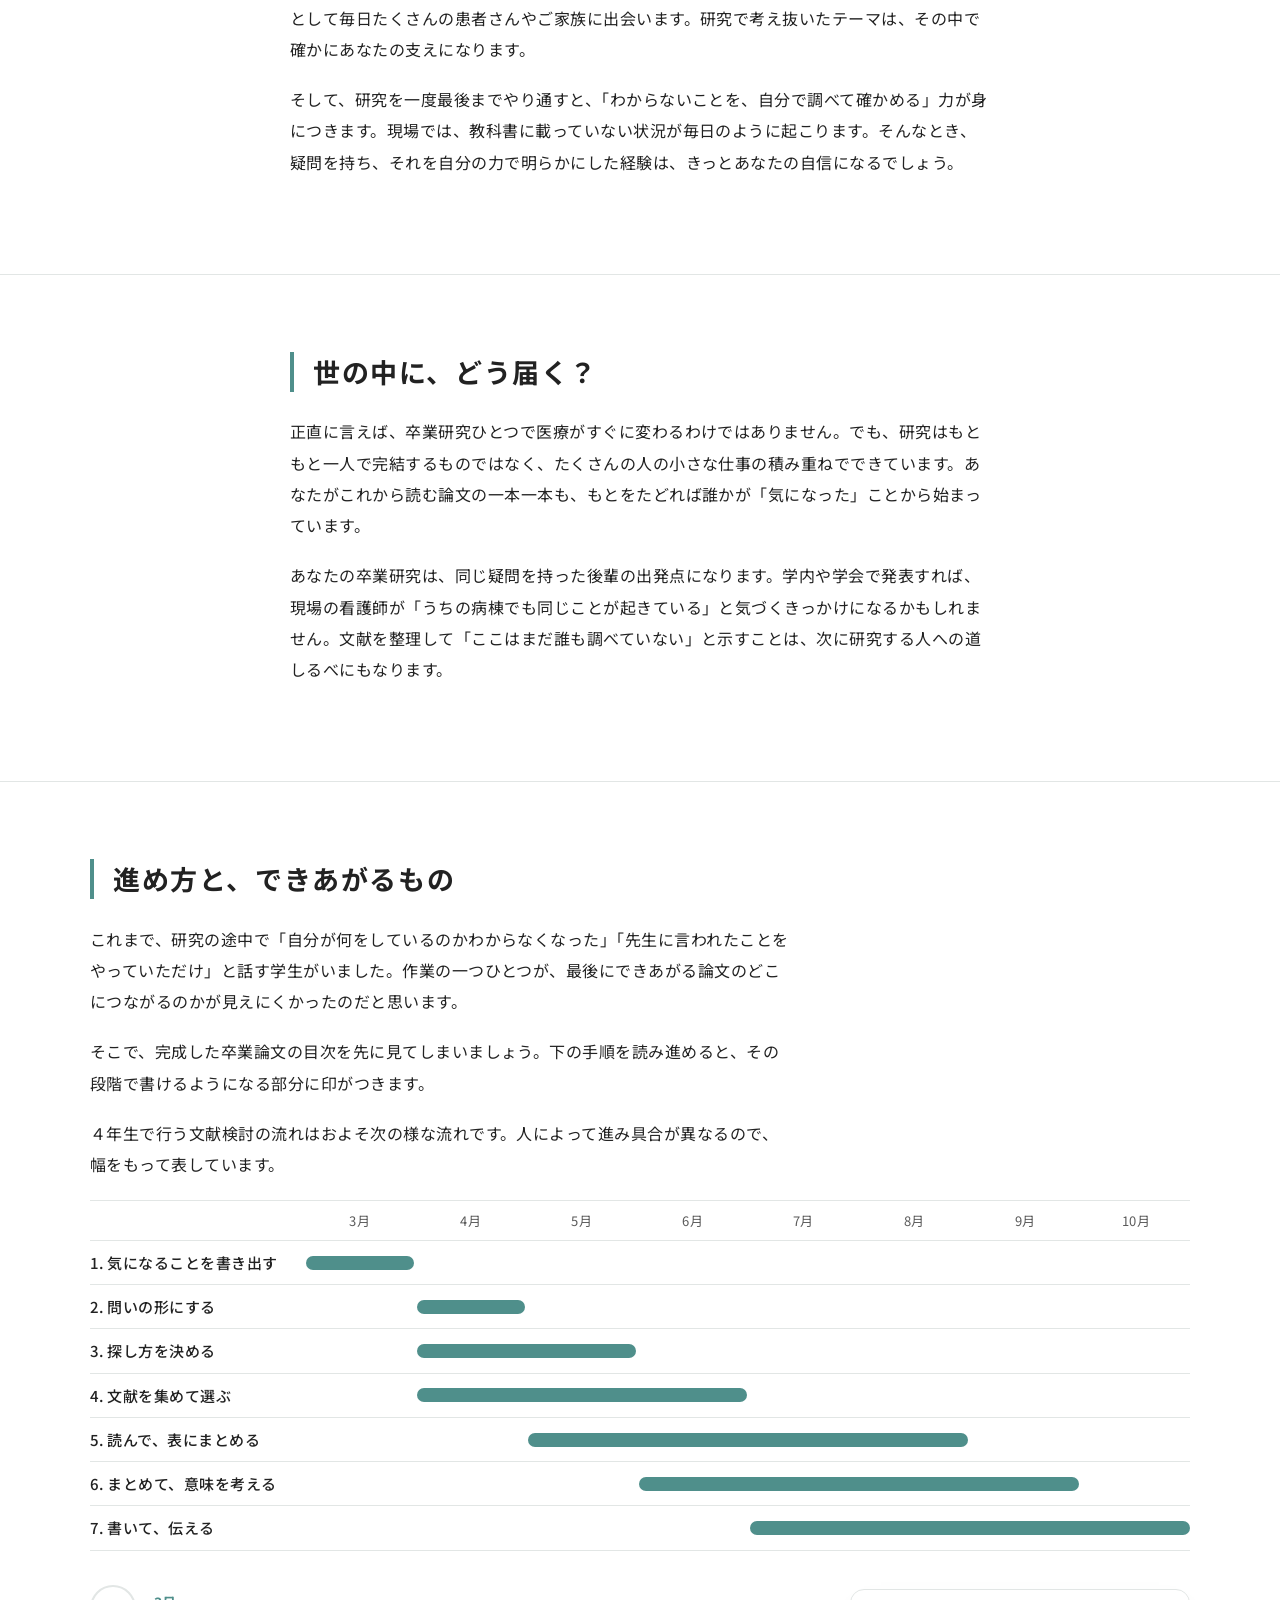
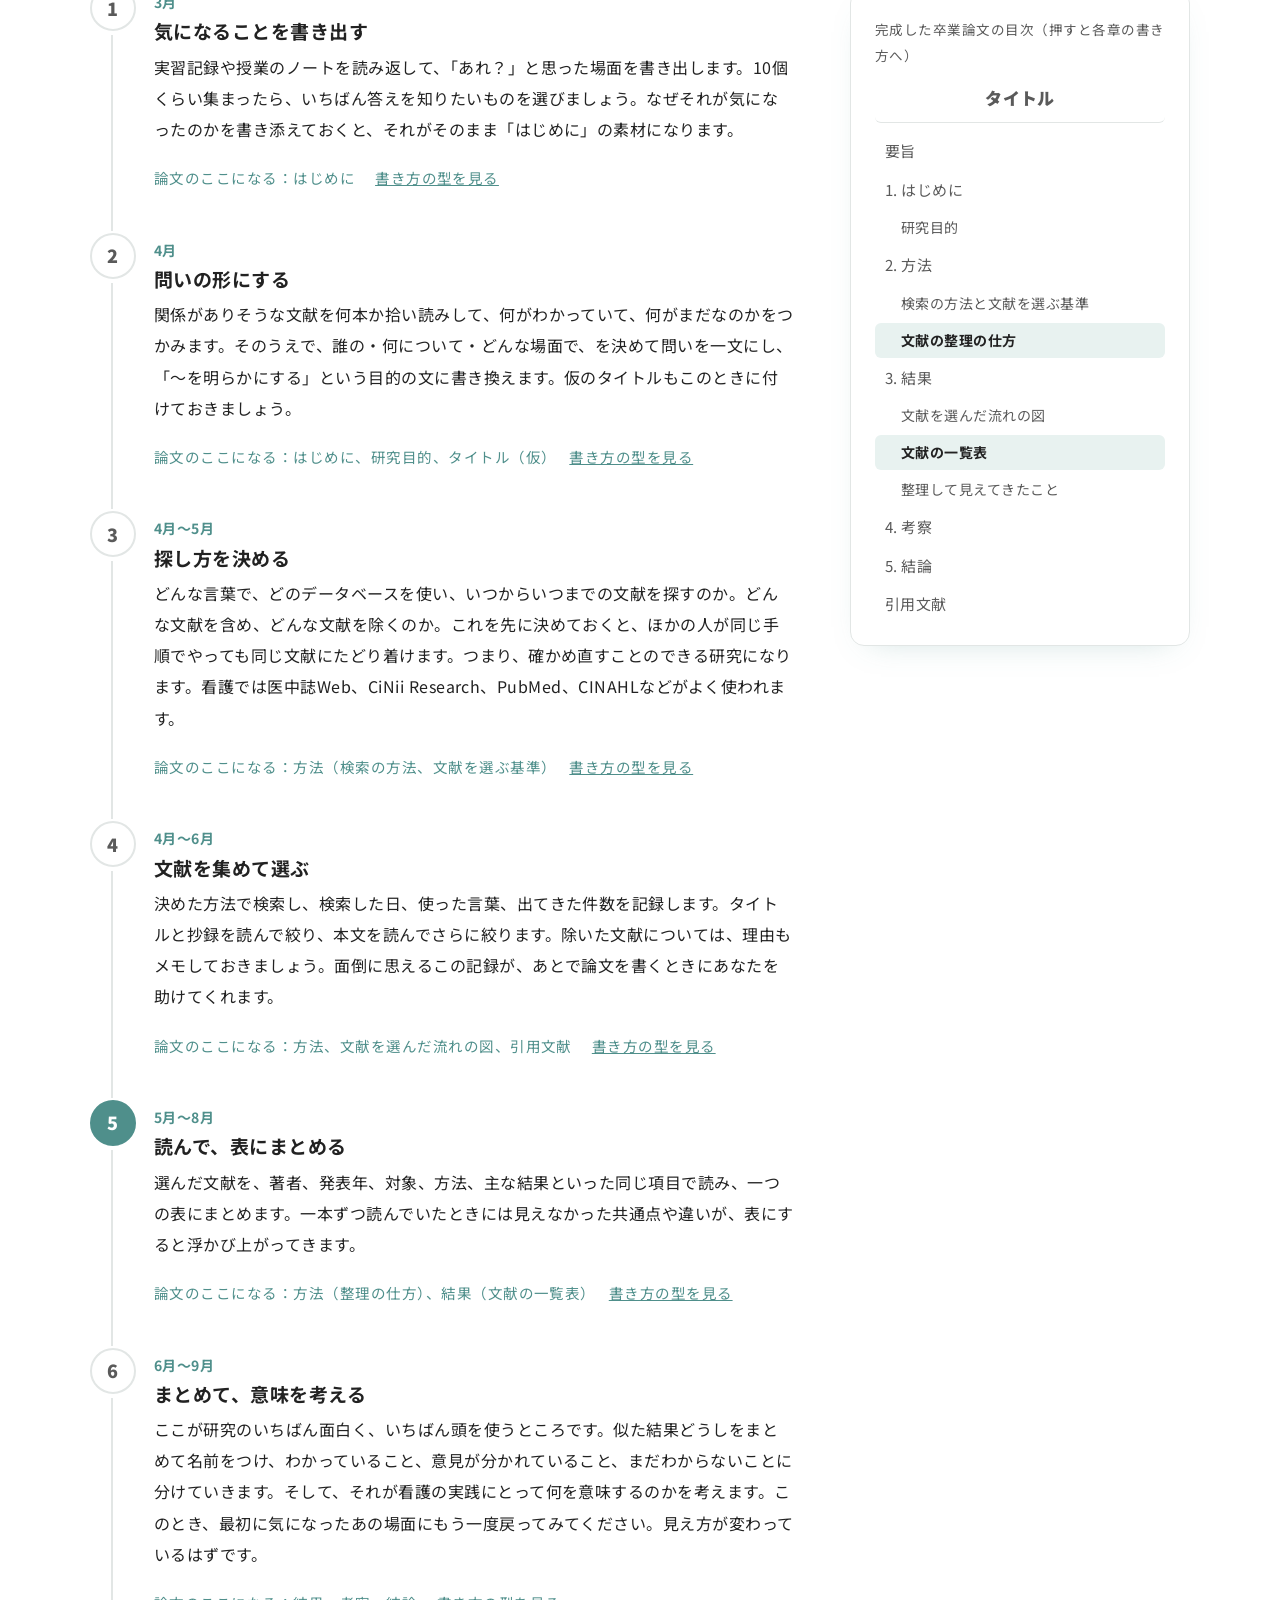
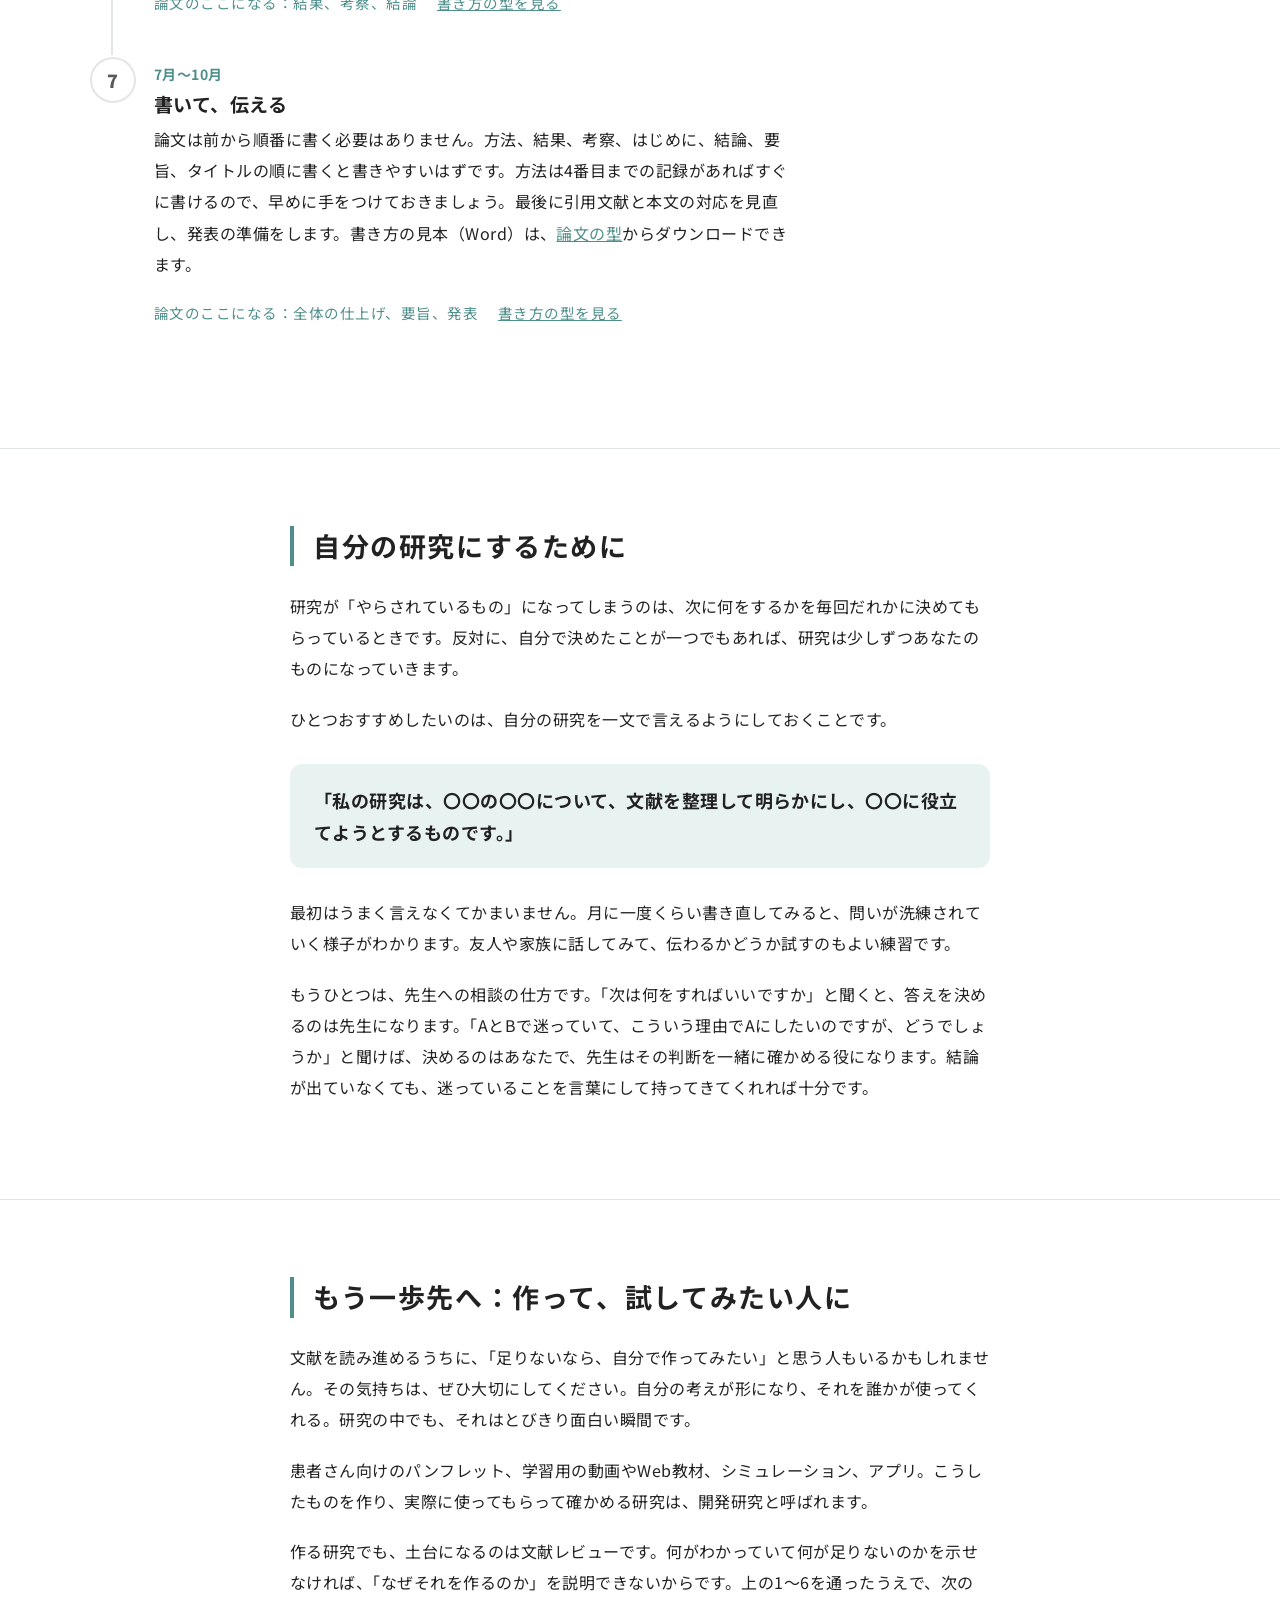
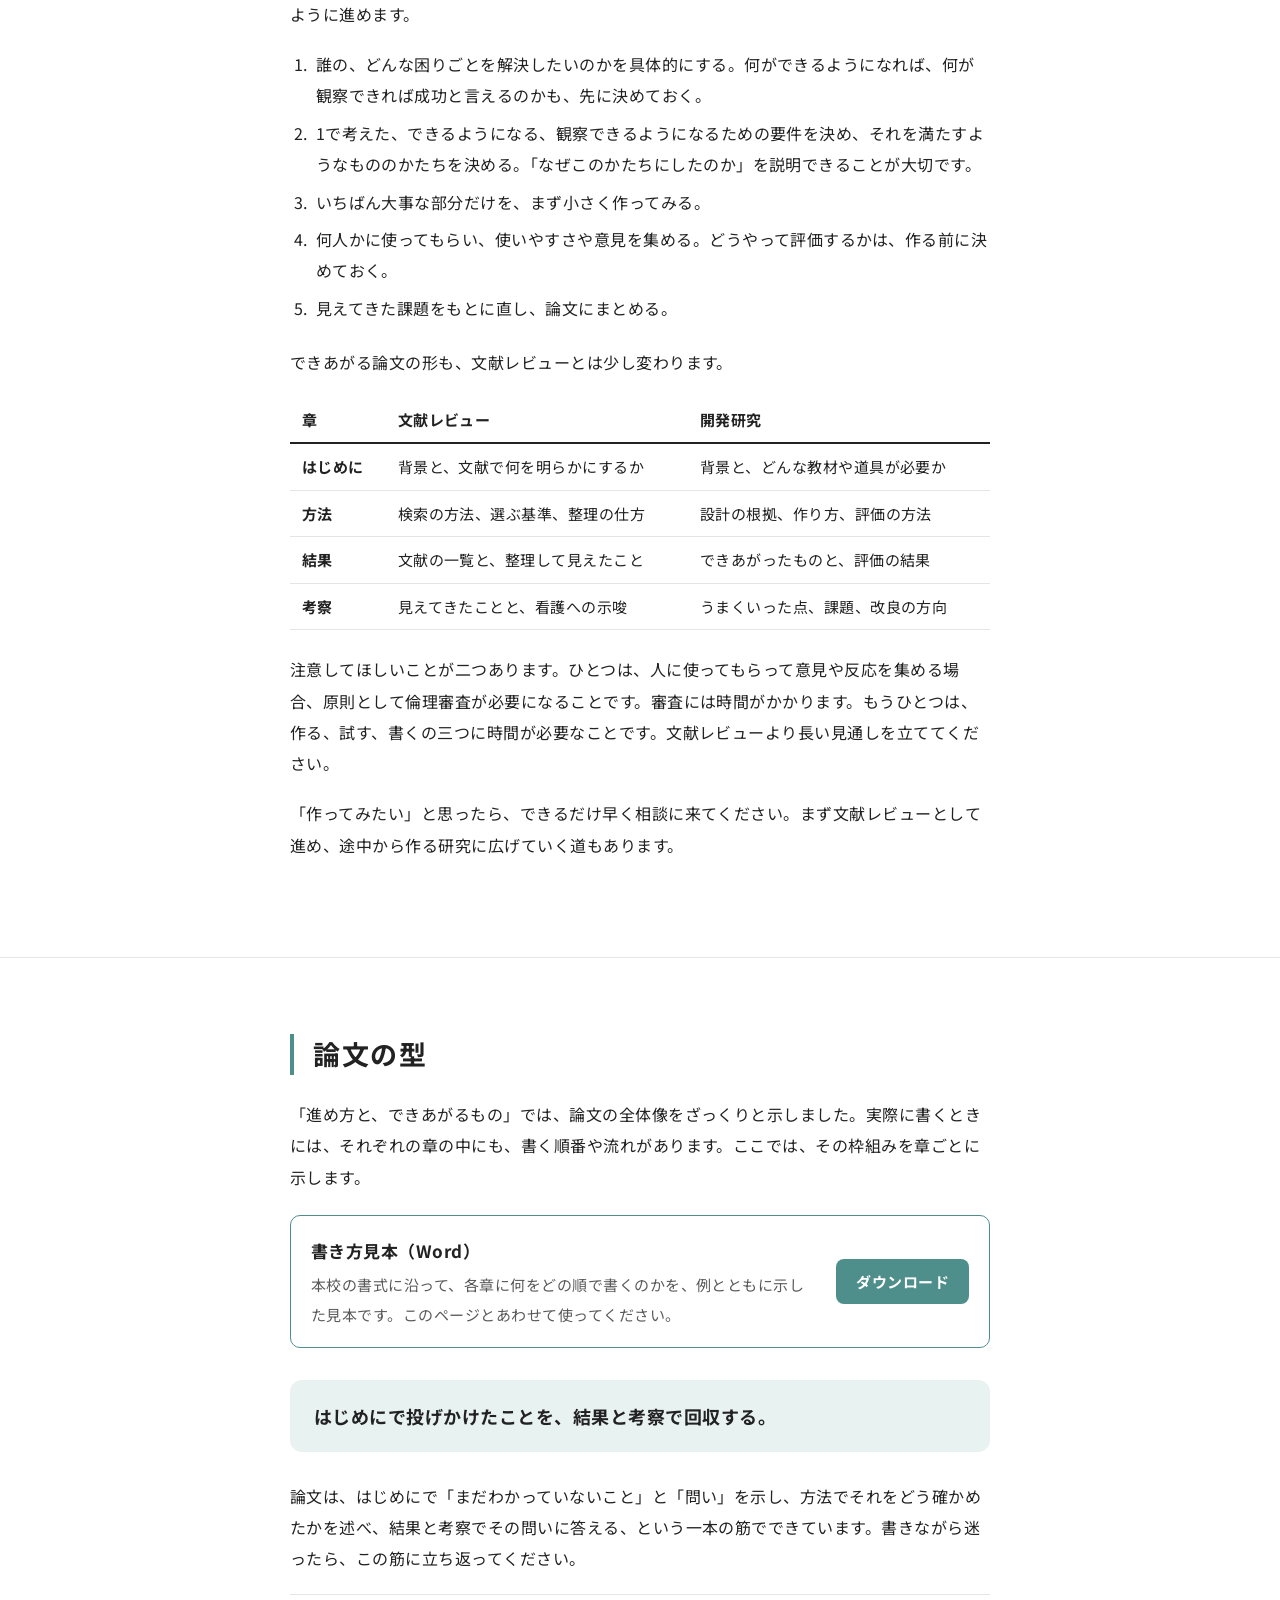
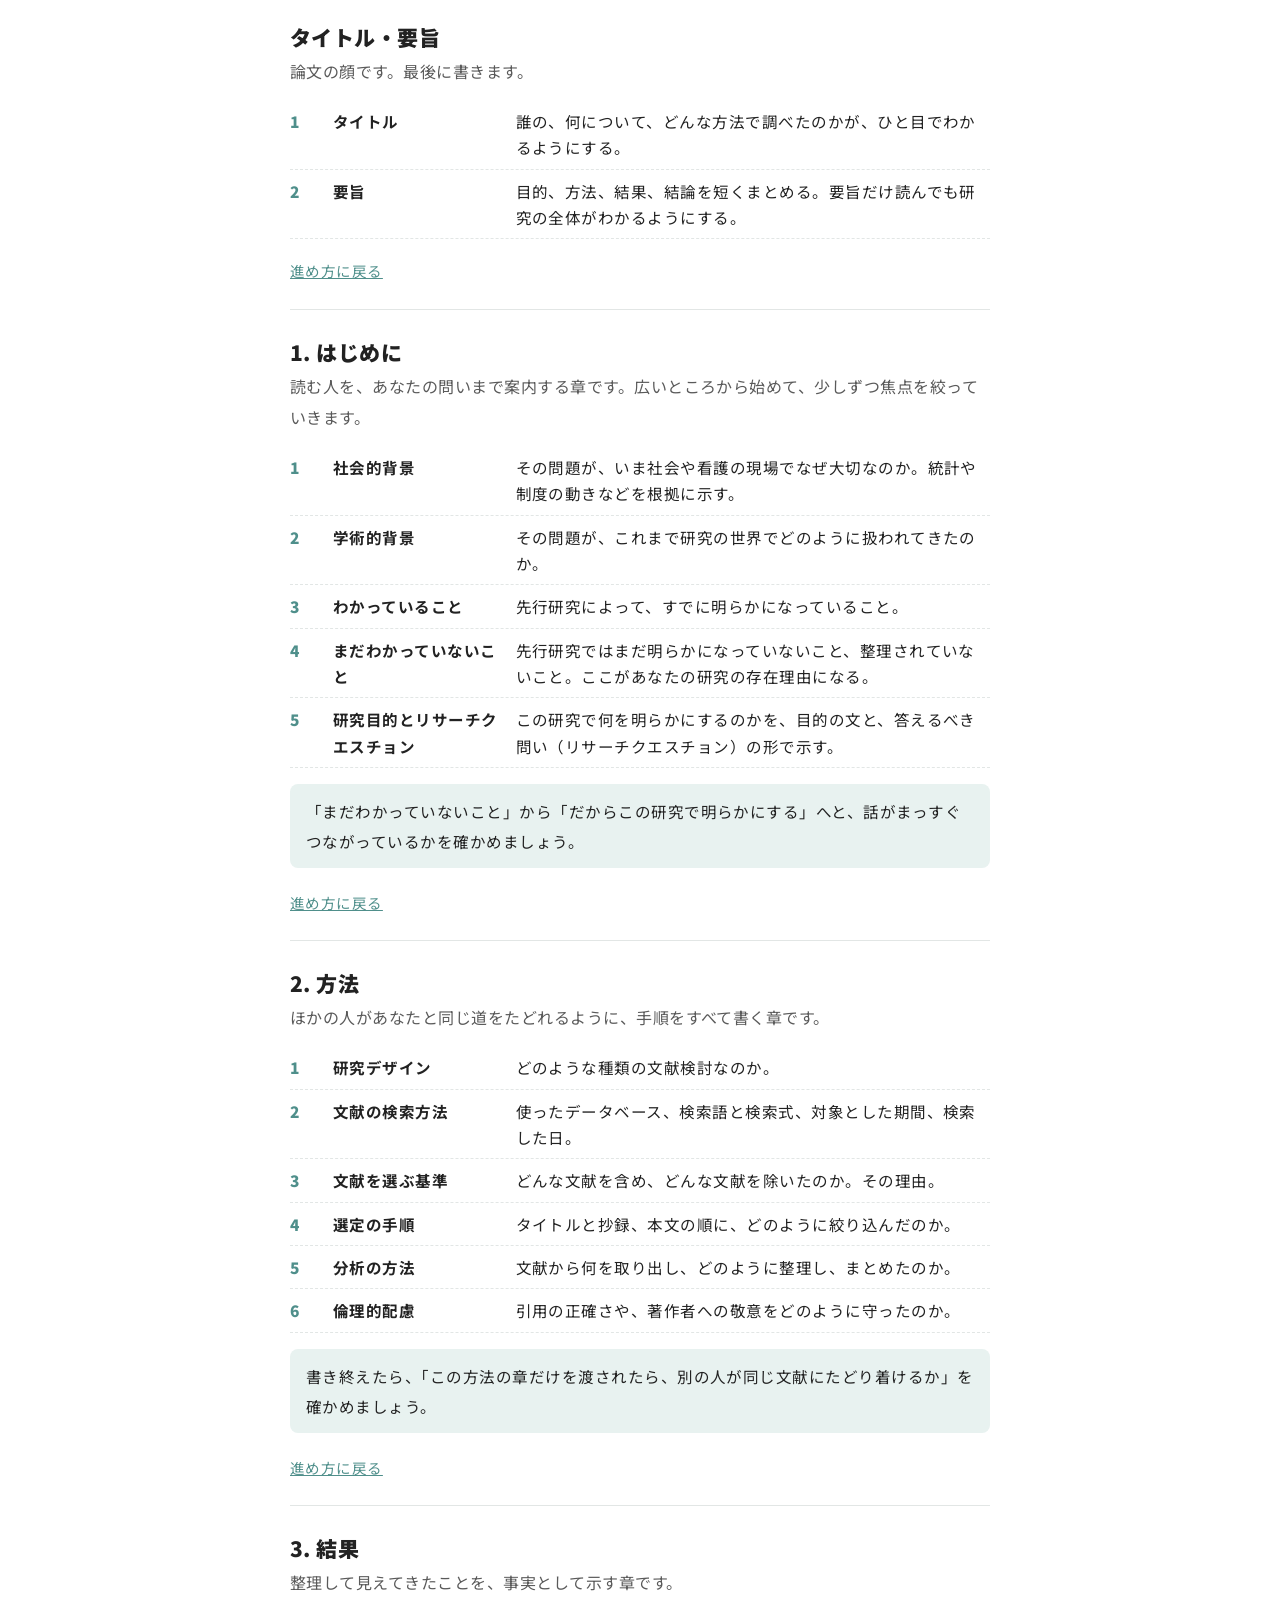
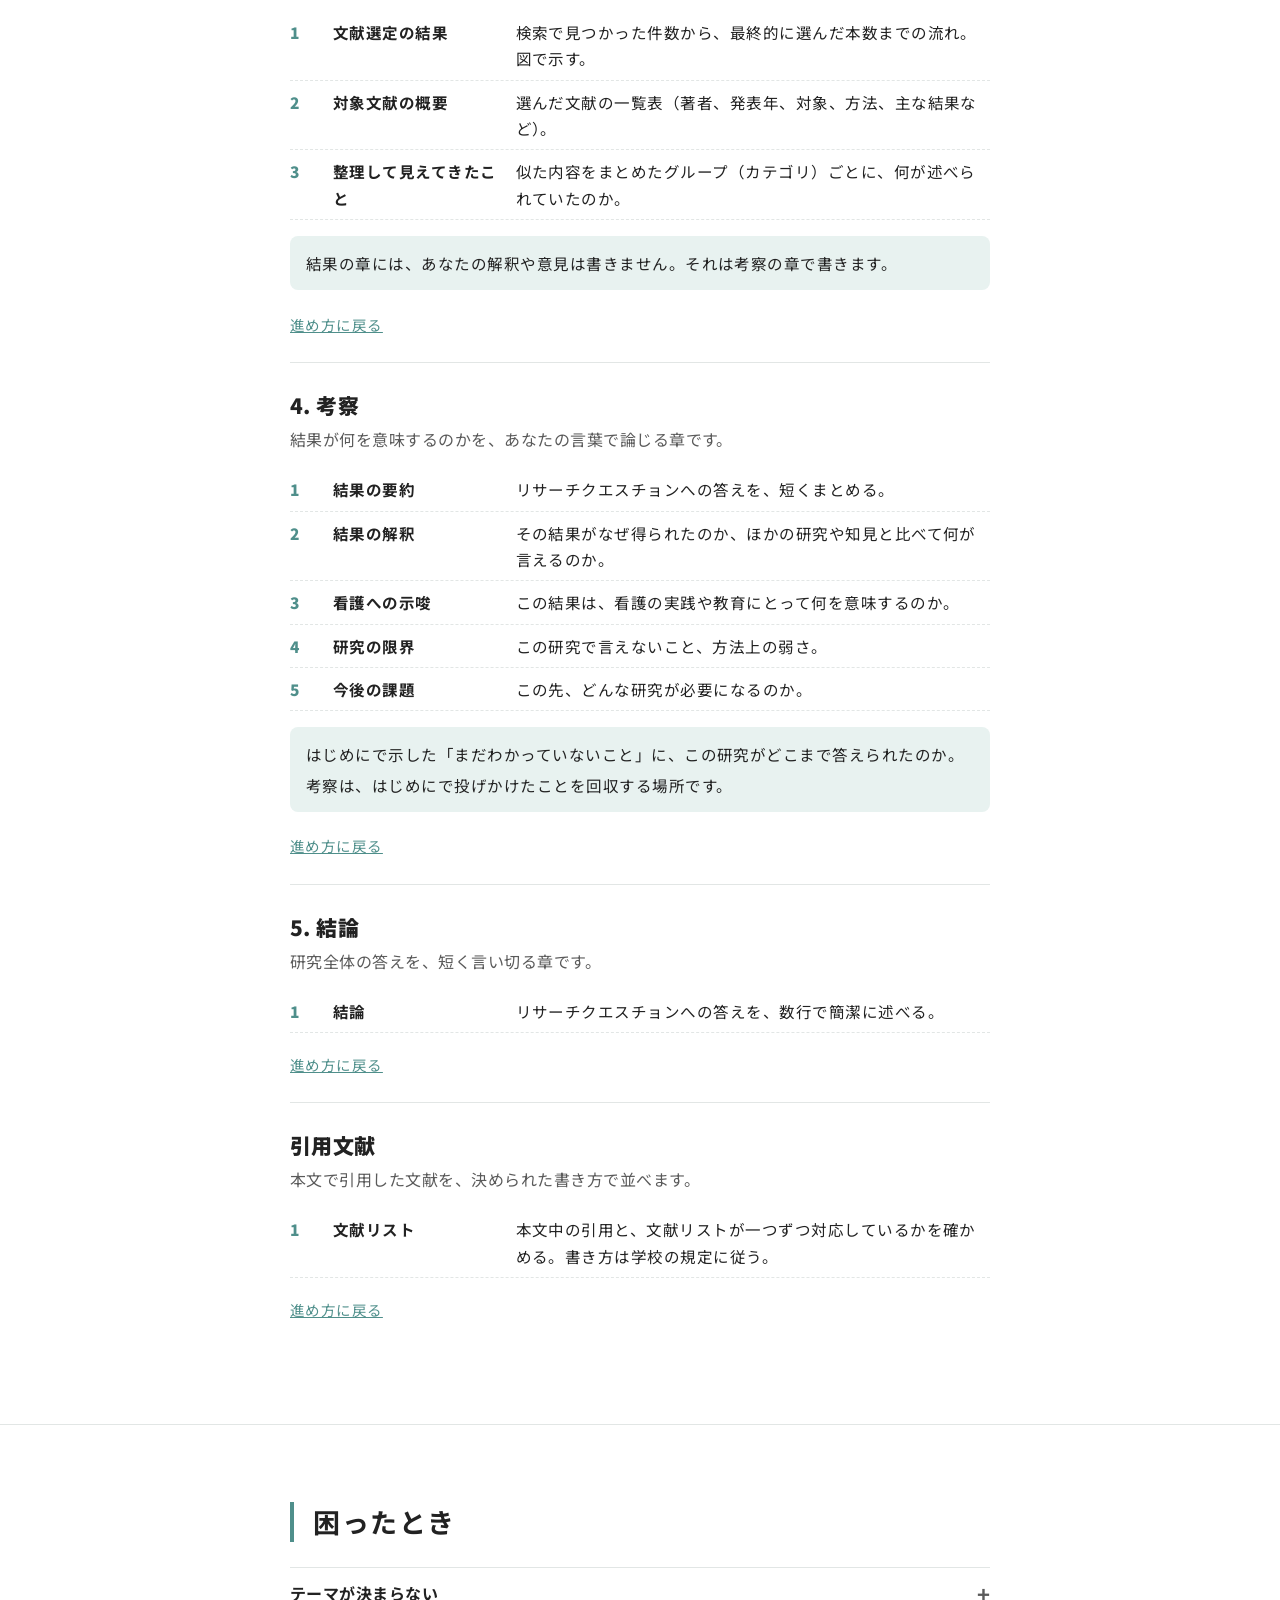
==== commit a11d5169: "Add files via upload" ====
--- a/sotsuken/index.html
+++ b/sotsuken/index.html
@@ -4,22 +4,22 @@
 <meta charset="utf-8">
 <meta name="viewport" content="width=device-width, initial-scale=1">
 <title>卒業研究をはじめるあなたへ | 岩間裕司のページ</title>
-<meta name="description" content="看護学生向けの卒業研究ガイド．研究とは何をすることなのか，気になることをどう研究の形にし，どのように論文を作っていくのか．">
+<meta name="description" content="看護学生向けの卒業研究ガイド。研究とは何をすることなのか、気になることをどう研究の形にし、どのように論文を作っていくのか。">
 <link rel="preconnect" href="https://fonts.googleapis.com">
 <link rel="preconnect" href="https://fonts.gstatic.com" crossorigin>
 <link href="https://fonts.googleapis.com/css2?family=Noto+Sans+JP:wght@400;500;700&family=Outfit:wght@500;600&display=swap" rel="stylesheet">
 <style>
-/* VOICE: 教員がゼミの最初に語りかける読み物．です・ます調，落ち着いて，少しわくわく．
-   IDEA: 一冊の小冊子．読み進めると，最後にできあがる論文の姿が見えてくる．
-   PICTURE: 進め方の章で，読み進めるにつれて論文の目次に印がつく見本．
-   COLOUR and TYPE: ホームページに合わせ白地に墨色．差し色はやわらかな青緑．Noto Sans JP＋Outfit．
-   LAYOUT: 一段組みの読み物．進め方の章だけ二段にして，右に論文の目次を固定． */
+/* VOICE: 教員がゼミの最初に語りかける読み物。です・ます調、落ち着いて、少しわくわく。
+   IDEA: 一冊の小冊子。読み進めると、最後にできあがる論文の姿が見えてくる。
+   PICTURE: 進め方の章で、読み進めるにつれて論文の目次に印がつく見本。
+   COLOUR and TYPE: ホームページに合わせ白地に墨色。差し色はやわらかな青緑。Noto Sans JP＋Outfit。
+   LAYOUT: 一段組みの読み物。進め方の章だけ二段にして、右に論文の目次を固定。 */
 :root{color-scheme:light;
 --bg:#ffffff;--ink:#222;--sub:#5a5a5a;
 --acc:#4f8f8b;--accbg:#e8f2f0;--line:#e2e6e5;--soft:#f4f7f6;--warm:#fbf6ee}
 *{box-sizing:border-box;min-width:0}
 body{margin:0;background:var(--bg);color:var(--ink);font:16px/1.95 "Noto Sans JP","Hiragino Sans",sans-serif;overflow-x:clip;letter-spacing:.03em;-webkit-font-smoothing:antialiased}
-html{scroll-padding-top:70px;scroll-behavior:smooth}
+html{scroll-padding-top:20px;scroll-behavior:smooth}
 @media(prefers-reduced-motion:reduce){html{scroll-behavior:auto}*{transition:none!important}}
 :focus-visible{outline:3px solid var(--acc);outline-offset:2px}
 .band{padding:clamp(36px,6vw,80px) max(5vw,18px)}
@@ -34,10 +34,6 @@
 .lead{font-size:clamp(17px,2vw,19px);color:var(--sub);margin-top:1.2em}
 .intro{background:linear-gradient(180deg,var(--accbg),#fff 90%);padding-bottom:clamp(20px,3vw,40px)}
 .kick{font-family:Outfit,'Noto Sans JP',sans-serif;font-size:15px;color:#777;font-weight:500;letter-spacing:.1em;margin-bottom:.6em}
-nav.scroll{display:flex;gap:2px;overflow-x:auto;white-space:nowrap;padding:6px max(5vw,18px);border-bottom:1px solid var(--line);position:sticky;top:0;background:color-mix(in srgb,var(--bg) 94%,transparent);backdrop-filter:blur(6px);z-index:5}
-nav.scroll a{flex:none;color:var(--ink);text-decoration:none;padding:9px 12px;border-radius:8px;font-size:15px}
-nav.scroll a:hover{background:var(--accbg)}
-@media(max-width:900px){nav.scroll{position:static}}
 section+section{border-top:1px solid var(--line)}
 .ex{margin:1.6em 0 2em;padding:0;list-style:none;border-left:3px solid var(--acc)}
 .ex li{padding:4px 0 14px 22px;position:relative}
@@ -73,6 +69,20 @@
 .dl .btn:disabled{opacity:.5;cursor:default}
 .dlmsg{grid-column:1/-1;min-height:0}
 @media(max-width:600px){.dl{grid-template-columns:minmax(0,1fr)}}
+.toc-band{padding-top:0}
+.toc{background:var(--soft);border:1px solid var(--line);border-radius:14px;padding:24px 28px 20px}
+.toc-h{font-weight:700;font-size:17px;margin:0 0 10px;letter-spacing:.1em}
+.toc ol{list-style:none;counter-reset:t;margin:0;padding:0}
+.toc>ol>li{counter-increment:t;border-top:1px dashed var(--line)}
+.toc>ol>li:first-child{border-top:0}
+.toc>ol>li>a{display:flex;gap:12px;padding:9px 0;color:var(--ink);text-decoration:none;font-size:15.5px;line-height:1.6}
+.toc>ol>li>a::before{content:counter(t);font-family:Outfit,sans-serif;color:var(--acc);font-weight:600;min-width:1.4em;text-align:right}
+.toc a:hover{color:var(--acc)}
+.toc-sub{padding:0 0 8px 2.6em!important;display:flex;flex-wrap:wrap;gap:2px 16px}
+.toc-sub a{font-size:14px;color:var(--sub);text-decoration:none}
+.totoc{position:fixed;right:16px;bottom:16px;z-index:10;width:56px;height:56px;border-radius:50%;background:var(--acc);color:#fff;display:grid;place-items:center;font-size:13px;font-weight:700;text-decoration:none;box-shadow:0 6px 18px -6px rgba(0,0,0,.35);opacity:0;pointer-events:none;transition:opacity .2s}
+.totoc.show{opacity:1;pointer-events:auto}
+@media(max-width:600px){.toc{padding:18px 18px 14px}.toc-sub{padding-left:2.2em!important}}
 .when{font-size:14px;font-weight:700;color:var(--acc);margin:0 0 2px}
 .gantt{margin:6px 0 2.4em;border-top:1px solid var(--line)}
 .g-row{display:grid;grid-template-columns:200px minmax(0,1fr);gap:16px;align-items:center;border-bottom:1px solid var(--line);padding:7px 0}
@@ -135,7 +145,7 @@
 <header class="site-hero"><h1><a href="../index.html">岩間裕司のページ</a></h1></header>
 <nav class="site-gnav" aria-label="サイト">
  <a href="../index.html">ホーム</a>
- <!-- <a href="../metacognition.html">メタ認知による<br>不安調整とは？</a> -->
+ <a href="../metacognition.html">メタ認知による<br>不安調整とは？</a>
  <a href="./" aria-current="page">卒業研究<br>ガイド</a>
 </nav>
 
@@ -143,139 +153,142 @@
  <div class="col">
   <div class="kick">卒業研究ガイド</div>
   <h1>卒業研究を<br>はじめるあなたへ</h1>
-  <p class="lead">卒業研究は，知識を受け取る側から，つくる側にまわるはじめての経験です．あなたが気になっていることは，研究の種になります．このページでは，研究とは何をすることなのか，その種をどうやって形にしていくのか，そしてどのように論文を作っていくのかを，順を追ってお話しします．</p>
+  <p class="lead">卒業研究は、知識を受け取る側から、つくる側にまわるはじめての経験です。あなたが気になっていることは、研究の種になります。このページでは、研究とは何をすることなのか、その種をどうやって形にしていくのか、そしてどのように論文を作っていくのかを、順を追ってお話しします。</p>
  </div>
 </div>
 
-<nav class="scroll" aria-label="ページ内の目次">
- <a href="#what">研究って何をすること？</a><a href="#make">つくる側へ</a><a href="#between">コラム：見つける研究とつくる研究</a><a href="#seed">関心を問いにする</a><a href="#joy">わかると何がうれしい？</a><a href="#world">世の中にどう届く？</a><a href="#flow">進め方とできあがるもの</a><a href="#own">自分の研究にする</a><a href="#more">もう一歩先へ</a><a href="#help">困ったとき</a><a href="#form">付録：論文の型</a>
-</nav>
+<div class="band toc-band">
+ <nav class="col toc" id="toc" aria-label="目次">
+  <p class="toc-h">目次</p>
+  <ol><li><a href="#what">研究って、何をすること？</a></li><li><a href="#make">知識を受け取る側から、つくる側へ</a></li><li><a href="#between">コラム：見つける研究と、つくる研究</a></li><li><a href="#seed">気になることを、研究の問いにする</a></li><li><a href="#joy">わかったら、何がうれしい？</a></li><li><a href="#world">世の中に、どう届く？</a></li><li><a href="#flow">進め方と、できあがるもの</a></li><li><a href="#own">自分の研究にするために</a></li><li><a href="#more">もう一歩先へ：作って、試してみたい人に</a></li><li><a href="#form">論文の型</a><ol class="toc-sub"><li><a href="#form-title">タイトル・要旨</a></li><li><a href="#form-intro">はじめに</a></li><li><a href="#form-method">方法</a></li><li><a href="#form-result">結果</a></li><li><a href="#form-disc">考察</a></li><li><a href="#form-concl">結論</a></li><li><a href="#form-ref">引用文献</a></li></ol></li><li><a href="#help">困ったとき</a></li></ol>
+ </nav>
+</div>
 
 <main>
 <section class="band" id="what">
  <div class="col">
-  <h2>研究って，何をすること？</h2>
-  <p>実習中に，「どうしてこの患者さんは薬を飲まなくなったんだろう」「このご家族は，退院してから本当に大丈夫なのかな」と気になったことはありませんか．その場では次にやることに追われて，疑問はそのまま流れていったかもしれません．</p>
-  <p>研究は，そうした疑問を流さずに立ち止まり，確かめてみるところから始まります．では，研究とは何をすることなのでしょうか．私は，こう考えています．</p>
-  <p class="quote">研究とは，他の人がたどることのできる手順によって，新しい意味，新しい方法，新しい現象のいずれかを見いだし，先人たちが築いてきた知の地図に一つ書き加えること</p>
-  <p>新しい意味とは，たとえば，病いとともに暮らす人がその経験をどう受け止めているのか，ばらばらに語られてきたことをつなげると何が見えるのか，といったことです．新しい方法とは，ケアの方法や教材，道具など，それまでになかったやり方をつくり出すこと．新しい現象とは，まだ知られていなかった事実や結果を見つけることです．</p>
-  <p>大事なのは，「他の人がたどることのできる手順」という部分です．思いつきや感想でも，新しそうなことは言えます．研究では，「どう調べ，どう考えたか」の道筋を示し，ほかの人が後から確かめることができるようにします．ここが，感想文やレポートと研究のいちばん大きな違いです．</p>
-  <p>卒業研究（文献検討の場合）では，自分の問いの範囲で，文献を通して新しい意味を見いだすことを目指します．大学院では，文献検討を基礎として，さまざまな実験や調査を重ねることで，まだ世の中に存在しない知識を見いだすことに挑戦します．求められる新しさの大きさは違っても，研究であることに変わりはありません．</p>
-  <p>「文献検討は，人の研究を読んでまとめるだけ？」と思うかもしれません．でも，文献検討は，関係のありそうな文献を集めて内容を書き写す調べ学習とは違います．出発点にあるのは，このあとお話しする，あなた自身の問いです．その問いに答えるために，どの文献を選び，どんな観点で並べ，どう整理するのかを決めていきます．問いに基づいて整理することで，一本一本の論文を読むだけでは見えなかったつながりや違いが浮かび上がってきます．そのつながりや違いを見つけることが，文献を通して新しい意味を見いだすということであり，その問いを立てたあなただからこそできる研究になるのです．</p>
+  <h2>研究って、何をすること？</h2>
+  <p>実習中に、「どうしてこの患者さんは薬を飲まなくなったんだろう」「このご家族は、退院してから本当に大丈夫なのかな」と気になったことはありませんか。その場では次にやることに追われて、疑問はそのまま流れていったかもしれません。</p>
+  <p>研究は、そうした疑問を流さずに立ち止まり、確かめてみるところから始まります。では、研究とは何をすることなのでしょうか。私は、こう考えています。</p>
+  <p class="quote">研究とは、他の人がたどることのできる手順によって、新しい意味、新しい方法、新しい現象のいずれかを見いだし、先人たちが築いてきた知の地図に一つ書き加えること</p>
+  <p>新しい意味とは、たとえば、病いとともに暮らす人がその経験をどう受け止めているのか、ばらばらに語られてきたことをつなげると何が見えるのか、といったことです。新しい方法とは、ケアの方法や教材、道具など、それまでになかったやり方をつくり出すこと。新しい現象とは、まだ知られていなかった事実や結果を見つけることです。</p>
+  <p>大事なのは、「他の人がたどることのできる手順」という部分です。思いつきや感想でも、新しそうなことは言えます。研究では、「どう調べ、どう考えたか」の道筋を示し、ほかの人が後から確かめることができるようにします。ここが、感想文やレポートと研究のいちばん大きな違いです。</p>
+  <p>卒業研究（文献検討の場合）では、自分の問いの範囲で、文献を通して新しい意味を見いだすことを目指します。大学院では、文献検討を基礎として、さまざまな実験や調査を重ねることで、まだ世の中に存在しない知識を見いだすことに挑戦します。求められる新しさの大きさは違っても、研究であることに変わりはありません。</p>
+  <p>「文献検討は、人の研究を読んでまとめるだけ？」と思うかもしれません。でも、文献検討は、関係のありそうな文献を集めて内容を書き写す調べ学習とは違います。出発点にあるのは、このあとお話しする、あなた自身の問いです。その問いに答えるために、どの文献を選び、どんな観点で並べ、どう整理するのかを決めていきます。問いに基づいて整理することで、一本一本の論文を読むだけでは見えなかったつながりや違いが浮かび上がってきます。そのつながりや違いを見つけることが、文献を通して新しい意味を見いだすということであり、その問いを立てたあなただからこそできる研究になるのです。</p>
  </div>
 </section>
 
 <section class="band" id="make">
  <div class="col">
-  <h2>知識を受け取る側から，つくる側へ</h2>
-  <p>これまでの学校生活で，皆さんはずっと知識を受け取る側にいました．教科書に書かれたことや授業で聞いたことを覚えて，試験で答える．それも大切なことです．でも，教科書に書かれていることも，もとをたどれば，誰かが問いを立てて確かめ，書き残したものです．</p>
-  <p>卒業研究は，はじめてその「つくる側」にまわる経験です．</p>
-  <p>私自身，研究をしていて一番わくわくするのは，アイデアが浮かんだ瞬間と，何かを作ったときです．たとえば，宇宙のことを考えているうちに，「このシステムとしての見方を，人と人の関係に当てはめたら何が見えてくるだろう」とひらめくことがあります．いまは，看護学生・新人看護師が看護過程を学ぶ時に，頭の中にある言葉にしきれない考え方を，どうにか見えるようにするための道具づくりに取り組んでいます．うまくいくかどうかは，まだわかりません．でも，「これができたら，何が見えてくるだろう」と考えるだけでわくわくします．</p>
-  <p>まだ誰も答えを持っていないことについて，自分で考え，形にしてみる．うまくいかないことも多いけれど，だからこそ面白い．道具や教材のようにかたちのあるものも，新しい意味ややり方のようにかたちを持たないものも，作るって，本当に面白いんです．その面白さを，卒業研究で一度味わってみてください．</p>
+  <h2>知識を受け取る側から、つくる側へ</h2>
+  <p>これまでの学校生活で、皆さんはずっと知識を受け取る側にいました。教科書に書かれたことや授業で聞いたことを覚えて、試験で答える。それも大切なことです。でも、教科書に書かれていることも、もとをたどれば、誰かが問いを立てて確かめ、書き残したものです。</p>
+  <p>卒業研究は、はじめてその「つくる側」にまわる経験です。</p>
+  <p>私自身、研究をしていて一番わくわくするのは、アイデアが浮かんだ瞬間と、何かを作ったときです。たとえば、宇宙のことを考えているうちに、「このシステムとしての見方を、人と人の関係に当てはめたら何が見えてくるだろう」とひらめくことがあります。いまは、看護学生・新人看護師が看護過程を学ぶ時に、頭の中にある言葉にしきれない考え方を、どうにか見えるようにするための道具づくりに取り組んでいます。うまくいくかどうかは、まだわかりません。でも、「これができたら、何が見えてくるだろう」と考えるだけでわくわくします。</p>
+  <p>まだ誰も答えを持っていないことについて、自分で考え、形にしてみる。うまくいかないことも多いけれど、だからこそ面白い。道具や教材のようにかたちのあるものも、新しい意味ややり方のようにかたちを持たないものも、作るって、本当に面白いんです。その面白さを、卒業研究で一度味わってみてください。</p>
  </div>
 </section>
 
 <div class="band" style="padding-top:0"><aside class="column col" id="between" aria-label="コラム">
   <div class="lab">コラム</div>
-  <h2>見つける研究と，つくる研究</h2>
-  <p>研究は，科学的な営みです．思いつきで答えるのではなく，手順を示して確かめる．その点は，どの分野の研究でも変わりません．</p>
-  <p>ただ，研究には大きく分けて二つの向きがあります．一つは，世界に「すでにあるもの・こと」を観察して，その仕組みや法則を明らかにする向き．自然科学がその代表です．もう一つは，目的に照らして「まだないもの・こと」を考え，実際につくり出す向き．こちらは工学が代表です．</p>
-  <p>ここでは自然科学と工学を例に挙げましたが，この二つの向きは，分野を分けるものではありません．人文・社会科学にも，両方の向きを見ることができます．たとえば社会学には，社会のしくみを明らかにしようとする研究もあれば，よりよい制度を設計しようとする研究もあります．大切なのは分野の名前ではなく，「明らかにしたいのか，つくりたいのか」という向きです．</p>
-  <p>そして，この二つは別々に進むものでもありません．人間の目や耳，皮膚で感じとれることには限りがあります．細胞は小さすぎて見えませんし，血液の中にどれだけ酸素があるかは，顔色を見ているだけでは正確にはわかりません．顕微鏡ができて，人は細胞や微生物を見られるようになりました．パルスオキシメーターは，血液を採らずとも血液中の酸素の状態を教えてくれるようになりました．</p>
-  <p>つまり，つくることは人の役に立つだけでなく，それまで人間だけでは集められなかったものを集め，新しい知見を生み出します．そして新しい知見は，また新しいものづくりにつながっていく．見つける研究とつくる研究は，こうして行ったり来たりしながら進んできました．</p>
-  <p class="quote">看護は，その両方にまたがっている．</p>
-  <p>看護には，人の身体や心，人と人の関係を観察し，理解しようとする面もあれば，目の前の人の回復を支えるために，ケアの方法や道具，仕組みをつくり出していく面もあります．さらに看護では，患者さんが病いをどのように体験しているのか，その意味を丁寧に読み解く研究も大切にされてきました．看護の研究は，こうした知のあり方を行き来しながら，人が癒えていくプロセスと，それを支えるケアについての知を広げていくことができます．</p>
-  <p>あなたが卒業研究で文献を整理し，新しい意味を見いだすことも，この往還の確かな一歩です．その意味は，いつか誰かが新しいケアをつくるときの土台になり，そのケアがまた新しい問いを生んでいきます．</p>
+  <h2>見つける研究と、つくる研究</h2>
+  <p>研究は、科学的な営みです。思いつきで答えるのではなく、手順を示して確かめる。その点は、どの分野の研究でも変わりません。</p>
+  <p>ただ、研究には大きく分けて二つの向きがあります。一つは、世界に「すでにあるもの・こと」を観察して、その仕組みや法則を明らかにする向き。自然科学がその代表です。もう一つは、目的に照らして「まだないもの・こと」を考え、実際につくり出す向き。こちらは工学が代表です。</p>
+  <p>ここでは自然科学と工学を例に挙げましたが、この二つの向きは、分野を分けるものではありません。人文・社会科学にも、両方の向きを見ることができます。たとえば社会学には、社会のしくみを明らかにしようとする研究もあれば、よりよい制度を設計しようとする研究もあります。大切なのは分野の名前ではなく、「明らかにしたいのか、つくりたいのか」という向きです。</p>
+  <p>そして、この二つは別々に進むものでもありません。人間の目や耳、皮膚で感じとれることには限りがあります。細胞は小さすぎて見えませんし、血液の中にどれだけ酸素があるかは、顔色を見ているだけでは正確にはわかりません。顕微鏡ができて、人は細胞や微生物を見られるようになりました。パルスオキシメーターは、血液を採らずとも血液中の酸素の状態を教えてくれるようになりました。</p>
+  <p>つまり、つくることは人の役に立つだけでなく、それまで人間だけでは集められなかったものを集め、新しい知見を生み出します。そして新しい知見は、また新しいものづくりにつながっていく。見つける研究とつくる研究は、こうして行ったり来たりしながら進んできました。</p>
+  <p class="quote">看護は、その両方にまたがっている。</p>
+  <p>看護には、人の身体や心、人と人の関係を観察し、理解しようとする面もあれば、目の前の人の回復を支えるために、ケアの方法や道具、仕組みをつくり出していく面もあります。さらに看護では、患者さんが病いをどのように体験しているのか、その意味を丁寧に読み解く研究も大切にされてきました。看護の研究は、こうした知のあり方を行き来しながら、人が癒えていくプロセスと、それを支えるケアについての知を広げていくことができます。</p>
+  <p>あなたが卒業研究で文献を整理し、新しい意味を見いだすことも、この往還の確かな一歩です。その意味は、いつか誰かが新しいケアをつくるときの土台になり、そのケアがまた新しい問いを生んでいきます。</p>
 </aside></div>
 
 <section class="band" id="seed">
  <div class="col">
-  <h2>気になることを，研究の問いにする</h2>
-  <p>研究のテーマを考えるとき，壮大なことを思い描こうとしなくて大丈夫です．あなたが本当に気になっていることが，いちばん良い出発点です．気になることなら，論文を読み進めるのも少し楽しくなりますし，迷ったときには「なんでこれを調べようと思ったんだっけ？」と立ち戻って軌道修正しやすくなります．</p>
-  <p>以前，心不全とともに暮らす自分のおじいさんを見て，「どう支えればいいんだろう」と考えたことから研究を始めた学生がいました．その研究には，最初から最後まで一本の筋が通っていました．文献の多さに途方に暮れたときも，方向を見失いかけたときも，立ち返る場所がはっきりしていたからです．自分にとって切実な疑問は，それだけで研究を支える力になります．</p>
-  <p>ただ，「気になる」のままでは，まだ研究にはなりません．こうした疑問は，たとえば次のように少しずつ形を整えていきます．</p>
+  <h2>気になることを、研究の問いにする</h2>
+  <p>研究のテーマを考えるとき、壮大なことを思い描こうとしなくて大丈夫です。あなたが本当に気になっていることが、いちばん良い出発点です。気になることなら、論文を読み進めるのも少し楽しくなりますし、迷ったときには「なんでこれを調べようと思ったんだっけ？」と立ち戻って軌道修正しやすくなります。</p>
+  <p>以前、心不全とともに暮らす自分のおじいさんを見て、「どう支えればいいんだろう」と考えたことから研究を始めた学生がいました。その研究には、最初から最後まで一本の筋が通っていました。文献の多さに途方に暮れたときも、方向を見失いかけたときも、立ち返る場所がはっきりしていたからです。自分にとって切実な疑問は、それだけで研究を支える力になります。</p>
+  <p>ただ、「気になる」のままでは、まだ研究にはなりません。こうした疑問は、たとえば次のように少しずつ形を整えていきます。</p>
   <ul class="ex">
-   <li><span>気になったこと</span>祖父が心不全とともに暮らしている．家族として，どう支えればいいのかわからない．</li>
-   <li><span>なぜ気になったのか</span>看護を学んでいる自分なら何かできるはずなのに，何をすればいいのかが見えなかった．</li>
-   <li><span>問いにする</span>心不全とともに自宅で暮らす高齢者とその家族を，看護師はどのように支えているのか．</li>
-   <li><span>確かめ方</span>国内外の文献を集め，看護師による支援の中身を整理する．</li>
+   <li><span>気になったこと</span>祖父が心不全とともに暮らしている。家族として、どう支えればいいのかわからない。</li>
+   <li><span>なぜ気になったのか</span>看護を学んでいる自分なら何かできるはずなのに、何をすればいいのかが見えなかった。</li>
+   <li><span>問いにする</span>心不全とともに自宅で暮らす高齢者とその家族を、看護師はどのように支えているのか。</li>
+   <li><span>確かめ方</span>国内外の文献を集め、看護師による支援の中身を整理する。</li>
   </ul>
-  <p class="note">※ 先輩の例をもとに，説明のために流れを整理したものです．</p>
-  <p>コツは，<strong>誰の，何について，どんな場面で</strong>，をはっきりさせることです．「心不全の看護」では広すぎて，文献が何千本も出てきてしまいます．「自宅で暮らす高齢の心不全患者と家族への支援」のように条件を絞っていき，自分の興味に沿いながら，調べきれる範囲を探していきます．</p>
-  <p>最初からうまく絞れなくても大丈夫です．少し文献を読むと，「ここはもうよくわかっている」「ここはまだあまり調べられていない」が見えてきて，問いは自然と形を変えていきます．問いが変わるのは失敗ではありません．研究が進んでいるしるしです．</p>
+  <p class="note">※ 先輩の例をもとに、説明のために流れを整理したものです。</p>
+  <p>コツは、<strong>誰の、何について、どんな場面で</strong>、をはっきりさせることです。「心不全の看護」では広すぎて、文献が何千本も出てきてしまいます。「自宅で暮らす高齢の心不全患者と家族への支援」のように条件を絞っていき、自分の興味に沿いながら、調べきれる範囲を探していきます。</p>
+  <p>最初からうまく絞れなくても大丈夫です。少し文献を読むと、「ここはもうよくわかっている」「ここはまだあまり調べられていない」が見えてきて、問いは自然と形を変えていきます。問いが変わるのは失敗ではありません。研究が進んでいるしるしです。</p>
  </div>
 </section>
 
 <section class="band" id="joy">
  <div class="col">
-  <h2>わかったら，何がうれしい？</h2>
-  <p>自分が立てた問いに対して，研究を通じて答えが出たとしたら，何がうれしいでしょうか．</p>
-  <p>まず，ずっと抱えていたもやもやに，言葉が与えられます．たとえば先ほどの心不全の例なら，「どう支えればいいかわからない」という漠然とした気持ちが，文献を読み，整理していくうちに，いくつかの具体的な支え方として見えてきます．輪郭がはっきりしてくると，それに対して手を打てるようになります．</p>
-  <p>次に，同じ場面にもう一度出会ったとき，あなたは違う見方ができます．卒業すれば，看護師として毎日たくさんの患者さんやご家族に出会います．研究で考え抜いたテーマは，その中で確かにあなたの支えになります．</p>
-  <p>そして，研究を一度最後までやり通すと，「わからないことを，自分で調べて確かめる」力が身につきます．現場では，教科書に載っていない状況が毎日のように起こります．そんなとき，疑問を持ち，それを自分の力で明らかにした経験は，きっとあなたの自信になるでしょう．</p>
+  <h2>わかったら、何がうれしい？</h2>
+  <p>自分が立てた問いに対して、研究を通じて答えが出たとしたら、何がうれしいでしょうか。</p>
+  <p>まず、ずっと抱えていたもやもやに、言葉が与えられます。たとえば先ほどの心不全の例なら、「どう支えればいいかわからない」という漠然とした気持ちが、文献を読み、整理していくうちに、いくつかの具体的な支え方として見えてきます。輪郭がはっきりしてくると、それに対して手を打てるようになります。</p>
+  <p>次に、同じ場面にもう一度出会ったとき、あなたは違う見方ができます。卒業すれば、看護師として毎日たくさんの患者さんやご家族に出会います。研究で考え抜いたテーマは、その中で確かにあなたの支えになります。</p>
+  <p>そして、研究を一度最後までやり通すと、「わからないことを、自分で調べて確かめる」力が身につきます。現場では、教科書に載っていない状況が毎日のように起こります。そんなとき、疑問を持ち、それを自分の力で明らかにした経験は、きっとあなたの自信になるでしょう。</p>
  </div>
 </section>
 
 <section class="band" id="world">
  <div class="col">
-  <h2>世の中に，どう届く？</h2>
-  <p>正直に言えば，卒業研究ひとつで医療がすぐに変わるわけではありません．でも，研究はもともと一人で完結するものではなく，たくさんの人の小さな仕事の積み重ねでできています．あなたがこれから読む論文の一本一本も，もとをたどれば誰かが「気になった」ことから始まっています．</p>
-  <p>あなたの卒業研究は，同じ疑問を持った後輩の出発点になります．学内や学会で発表すれば，現場の看護師が「うちの病棟でも同じことが起きている」と気づくきっかけになるかもしれません．文献を整理して「ここはまだ誰も調べていない」と示すことは，次に研究する人への道しるべにもなります．</p>
+  <h2>世の中に、どう届く？</h2>
+  <p>正直に言えば、卒業研究ひとつで医療がすぐに変わるわけではありません。でも、研究はもともと一人で完結するものではなく、たくさんの人の小さな仕事の積み重ねでできています。あなたがこれから読む論文の一本一本も、もとをたどれば誰かが「気になった」ことから始まっています。</p>
+  <p>あなたの卒業研究は、同じ疑問を持った後輩の出発点になります。学内や学会で発表すれば、現場の看護師が「うちの病棟でも同じことが起きている」と気づくきっかけになるかもしれません。文献を整理して「ここはまだ誰も調べていない」と示すことは、次に研究する人への道しるべにもなります。</p>
  </div>
 </section>
 
 <section class="band" id="flow">
  <div class="wide">
   <div class="col" style="margin-left:0">
-   <h2>進め方と，できあがるもの</h2>
-   <p>これまで，研究の途中で「自分が何をしているのかわからなくなった」「先生に言われたことをやっていただけ」と話す学生がいました．作業の一つひとつが，最後にできあがる論文のどこにつながるのかが見えにくかったのだと思います．</p>
-   <p>そこで，完成した卒業論文の目次を先に見てしまいましょう．下の手順を読み進めると，その段階で書けるようになる部分に印がつきます．</p>
-   <p>４年生で行う文献検討の流れはおよそ次の様な流れです．人によって進み具合が異なるので，幅をもって表しています．</p>
-  </div>
-  <div class="gantt" role="img" aria-label="3月から10月までの進め方の目安"><div class="g-row g-head"><div class="g-name"></div><div class="g-track"><span>3月</span><span>4月</span><span>5月</span><span>6月</span><span>7月</span><span>8月</span><span>9月</span><span>10月</span></div></div><div class="g-row"><div class="g-name">1. 気になることを書き出す</div><div class="g-track"><div class="g-bar" style="grid-column:1/2"></div></div></div><div class="g-row"><div class="g-name">2. 問いの形にする</div><div class="g-track"><div class="g-bar" style="grid-column:2/3"></div></div></div><div class="g-row"><div class="g-name">3. 探し方を決める</div><div class="g-track"><div class="g-bar" style="grid-column:2/4"></div></div></div><div class="g-row"><div class="g-name">4. 文献を集めて選ぶ</div><div class="g-track"><div class="g-bar" style="grid-column:2/5"></div></div></div><div class="g-row"><div class="g-name">5. 読んで，表にまとめる</div><div class="g-track"><div class="g-bar" style="grid-column:3/7"></div></div></div><div class="g-row"><div class="g-name">6. まとめて，意味を考える</div><div class="g-track"><div class="g-bar" style="grid-column:4/8"></div></div></div><div class="g-row"><div class="g-name">7. 書いて，伝える</div><div class="g-track"><div class="g-bar" style="grid-column:5/9"></div></div></div></div>
+   <h2>進め方と、できあがるもの</h2>
+   <p>これまで、研究の途中で「自分が何をしているのかわからなくなった」「先生に言われたことをやっていただけ」と話す学生がいました。作業の一つひとつが、最後にできあがる論文のどこにつながるのかが見えにくかったのだと思います。</p>
+   <p>そこで、完成した卒業論文の目次を先に見てしまいましょう。下の手順を読み進めると、その段階で書けるようになる部分に印がつきます。</p>
+   <p>４年生で行う文献検討の流れはおよそ次の様な流れです。人によって進み具合が異なるので、幅をもって表しています。</p>
+  </div>
+  <div class="gantt" role="img" aria-label="3月から10月までの進め方の目安"><div class="g-row g-head"><div class="g-name"></div><div class="g-track"><span>3月</span><span>4月</span><span>5月</span><span>6月</span><span>7月</span><span>8月</span><span>9月</span><span>10月</span></div></div><div class="g-row"><div class="g-name">1. 気になることを書き出す</div><div class="g-track"><div class="g-bar" style="grid-column:1/2"></div></div></div><div class="g-row"><div class="g-name">2. 問いの形にする</div><div class="g-track"><div class="g-bar" style="grid-column:2/3"></div></div></div><div class="g-row"><div class="g-name">3. 探し方を決める</div><div class="g-track"><div class="g-bar" style="grid-column:2/4"></div></div></div><div class="g-row"><div class="g-name">4. 文献を集めて選ぶ</div><div class="g-track"><div class="g-bar" style="grid-column:2/5"></div></div></div><div class="g-row"><div class="g-name">5. 読んで、表にまとめる</div><div class="g-track"><div class="g-bar" style="grid-column:3/7"></div></div></div><div class="g-row"><div class="g-name">6. まとめて、意味を考える</div><div class="g-track"><div class="g-bar" style="grid-column:4/8"></div></div></div><div class="g-row"><div class="g-name">7. 書いて、伝える</div><div class="g-track"><div class="g-bar" style="grid-column:5/9"></div></div></div></div>
   <div class="flow">
    <ol class="steps" id="steps">
     <li data-p="bg">
      <p class="when">3月</p>
      <h3>気になることを書き出す</h3>
-     <p>実習記録や授業のノートを読み返して，「あれ？」と思った場面を書き出します．10個くらい集まったら，いちばん答えを知りたいものを選びましょう．なぜそれが気になったのかを書き添えておくと，それがそのまま「はじめに」の素材になります．</p>
+     <p>実習記録や授業のノートを読み返して、「あれ？」と思った場面を書き出します。10個くらい集まったら、いちばん答えを知りたいものを選びましょう。なぜそれが気になったのかを書き添えておくと、それがそのまま「はじめに」の素材になります。</p>
      <p class="goes">論文のここになる：はじめに　<a href="#form-intro">書き方の型を見る</a></p>
     </li>
     <li data-p="bg aim title">
      <p class="when">4月</p>
      <h3>問いの形にする</h3>
-     <p>関係がありそうな文献を何本か拾い読みして，何がわかっていて，何がまだなのかをつかみます．そのうえで，誰の・何について・どんな場面で，を決めて問いを一文にし，「〜を明らかにする」という目的の文に書き換えます．仮のタイトルもこのときに付けておきましょう．</p>
-     <p class="goes">論文のここになる：はじめに，研究目的，タイトル（仮）　<a href="#form-intro">書き方の型を見る</a></p>
+     <p>関係がありそうな文献を何本か拾い読みして、何がわかっていて、何がまだなのかをつかみます。そのうえで、誰の・何について・どんな場面で、を決めて問いを一文にし、「〜を明らかにする」という目的の文に書き換えます。仮のタイトルもこのときに付けておきましょう。</p>
+     <p class="goes">論文のここになる：はじめに、研究目的、タイトル（仮）　<a href="#form-intro">書き方の型を見る</a></p>
     </li>
     <li data-p="m1">
      <p class="when">4月〜5月</p>
      <h3>探し方を決める</h3>
-     <p>どんな言葉で，どのデータベースを使い，いつからいつまでの文献を探すのか．どんな文献を含め，どんな文献を除くのか．これを先に決めておくと，ほかの人が同じ手順でやっても同じ文献にたどり着けます．つまり，確かめ直すことのできる研究になります．看護では医中誌Web，CiNii Research，PubMed，CINAHLなどがよく使われます．</p>
-     <p class="goes">論文のここになる：方法（検索の方法，文献を選ぶ基準）　<a href="#form-method">書き方の型を見る</a></p>
+     <p>どんな言葉で、どのデータベースを使い、いつからいつまでの文献を探すのか。どんな文献を含め、どんな文献を除くのか。これを先に決めておくと、ほかの人が同じ手順でやっても同じ文献にたどり着けます。つまり、確かめ直すことのできる研究になります。看護では医中誌Web、CiNii Research、PubMed、CINAHLなどがよく使われます。</p>
+     <p class="goes">論文のここになる：方法（検索の方法、文献を選ぶ基準）　<a href="#form-method">書き方の型を見る</a></p>
     </li>
     <li data-p="m1 fig ref">
      <p class="when">4月〜6月</p>
      <h3>文献を集めて選ぶ</h3>
-     <p>決めた方法で検索し，検索した日，使った言葉，出てきた件数を記録します．タイトルと抄録を読んで絞り，本文を読んでさらに絞ります．除いた文献については，理由もメモしておきましょう．面倒に思えるこの記録が，あとで論文を書くときにあなたを助けてくれます．</p>
-     <p class="goes">論文のここになる：方法，文献を選んだ流れの図，引用文献　<a href="#form-method">書き方の型を見る</a></p>
+     <p>決めた方法で検索し、検索した日、使った言葉、出てきた件数を記録します。タイトルと抄録を読んで絞り、本文を読んでさらに絞ります。除いた文献については、理由もメモしておきましょう。面倒に思えるこの記録が、あとで論文を書くときにあなたを助けてくれます。</p>
+     <p class="goes">論文のここになる：方法、文献を選んだ流れの図、引用文献　<a href="#form-method">書き方の型を見る</a></p>
     </li>
     <li data-p="m2 tab">
      <p class="when">5月〜8月</p>
-     <h3>読んで，表にまとめる</h3>
-     <p>選んだ文献を，著者，発表年，対象，方法，主な結果といった同じ項目で読み，一つの表にまとめます．一本ずつ読んでいたときには見えなかった共通点や違いが，表にすると浮かび上がってきます．</p>
-     <p class="goes">論文のここになる：方法（整理の仕方），結果（文献の一覧表）　<a href="#form-result">書き方の型を見る</a></p>
+     <h3>読んで、表にまとめる</h3>
+     <p>選んだ文献を、著者、発表年、対象、方法、主な結果といった同じ項目で読み、一つの表にまとめます。一本ずつ読んでいたときには見えなかった共通点や違いが、表にすると浮かび上がってきます。</p>
+     <p class="goes">論文のここになる：方法（整理の仕方）、結果（文献の一覧表）　<a href="#form-result">書き方の型を見る</a></p>
     </li>
     <li data-p="res disc conc">
      <p class="when">6月〜9月</p>
-     <h3>まとめて，意味を考える</h3>
-     <p>ここが研究のいちばん面白く，いちばん頭を使うところです．似た結果どうしをまとめて名前をつけ，わかっていること，意見が分かれていること，まだわからないことに分けていきます．そして，それが看護の実践にとって何を意味するのかを考えます．このとき，最初に気になったあの場面にもう一度戻ってみてください．見え方が変わっているはずです．</p>
-     <p class="goes">論文のここになる：結果，考察，結論　<a href="#form-disc">書き方の型を見る</a></p>
+     <h3>まとめて、意味を考える</h3>
+     <p>ここが研究のいちばん面白く、いちばん頭を使うところです。似た結果どうしをまとめて名前をつけ、わかっていること、意見が分かれていること、まだわからないことに分けていきます。そして、それが看護の実践にとって何を意味するのかを考えます。このとき、最初に気になったあの場面にもう一度戻ってみてください。見え方が変わっているはずです。</p>
+     <p class="goes">論文のここになる：結果、考察、結論　<a href="#form-disc">書き方の型を見る</a></p>
     </li>
     <li data-p="title abs ref bg">
      <p class="when">7月〜10月</p>
-     <h3>書いて，伝える</h3>
-     <p>論文は前から順番に書く必要はありません．方法，結果，考察，はじめに，結論，要旨，タイトルの順に書くと書きやすいはずです．方法は4番目までの記録があればすぐに書けるので，早めに手をつけておきましょう．最後に引用文献と本文の対応を見直し，発表の準備をします．書き方の見本（Word）は，<a href="#form">付録</a>からダウンロードできます．</p>
-     <p class="goes">論文のここになる：全体の仕上げ，要旨，発表　<a href="#form-title">書き方の型を見る</a></p>
+     <h3>書いて、伝える</h3>
+     <p>論文は前から順番に書く必要はありません。方法、結果、考察、はじめに、結論、要旨、タイトルの順に書くと書きやすいはずです。方法は4番目までの記録があればすぐに書けるので、早めに手をつけておきましょう。最後に引用文献と本文の対応を見直し、発表の準備をします。書き方の見本（Word）は、<a href="#form">論文の型</a>からダウンロードできます。</p>
+     <p class="goes">論文のここになる：全体の仕上げ、要旨、発表　<a href="#form-title">書き方の型を見る</a></p>
     </li>
    </ol>
    <aside class="outline" aria-label="卒業論文の構成">
@@ -304,120 +317,123 @@
 <section class="band" id="own">
  <div class="col">
   <h2>自分の研究にするために</h2>
-  <p>研究が「やらされているもの」になってしまうのは，次に何をするかを毎回だれかに決めてもらっているときです．反対に，自分で決めたことが一つでもあれば，研究は少しずつあなたのものになっていきます．</p>
-  <p>ひとつおすすめしたいのは，自分の研究を一文で言えるようにしておくことです．</p>
-  <p class="quote">「私の研究は，〇〇の〇〇について，文献を整理して明らかにし，〇〇に役立てようとするものです．」</p>
-  <p>最初はうまく言えなくてかまいません．月に一度くらい書き直してみると，問いが洗練されていく様子がわかります．友人や家族に話してみて，伝わるかどうか試すのもよい練習です．</p>
-  <p>もうひとつは，先生への相談の仕方です．「次は何をすればいいですか」と聞くと，答えを決めるのは先生になります．「AとBで迷っていて，こういう理由でAにしたいのですが，どうでしょうか」と聞けば，決めるのはあなたで，先生はその判断を一緒に確かめる役になります．結論が出ていなくても，迷っていることを言葉にして持ってきてくれれば十分です．</p>
+  <p>研究が「やらされているもの」になってしまうのは、次に何をするかを毎回だれかに決めてもらっているときです。反対に、自分で決めたことが一つでもあれば、研究は少しずつあなたのものになっていきます。</p>
+  <p>ひとつおすすめしたいのは、自分の研究を一文で言えるようにしておくことです。</p>
+  <p class="quote">「私の研究は、〇〇の〇〇について、文献を整理して明らかにし、〇〇に役立てようとするものです。」</p>
+  <p>最初はうまく言えなくてかまいません。月に一度くらい書き直してみると、問いが洗練されていく様子がわかります。友人や家族に話してみて、伝わるかどうか試すのもよい練習です。</p>
+  <p>もうひとつは、先生への相談の仕方です。「次は何をすればいいですか」と聞くと、答えを決めるのは先生になります。「AとBで迷っていて、こういう理由でAにしたいのですが、どうでしょうか」と聞けば、決めるのはあなたで、先生はその判断を一緒に確かめる役になります。結論が出ていなくても、迷っていることを言葉にして持ってきてくれれば十分です。</p>
  </div>
 </section>
 
 <section class="band" id="more">
  <div class="col">
-  <h2>もう一歩先へ：作って，試してみたい人に</h2>
-  <p>文献を読み進めるうちに，「足りないなら，自分で作ってみたい」と思う人もいるかもしれません．その気持ちは，ぜひ大切にしてください．自分の考えが形になり，それを誰かが使ってくれる．研究の中でも，それはとびきり面白い瞬間です．</p>
-  <p>患者さん向けのパンフレット，学習用の動画やWeb教材，シミュレーション，アプリ．こうしたものを作り，実際に使ってもらって確かめる研究は，開発研究と呼ばれます．</p>
-  <p>作る研究でも，土台になるのは文献レビューです．何がわかっていて何が足りないのかを示せなければ，「なぜそれを作るのか」を説明できないからです．上の1〜6を通ったうえで，次のように進めます．</p>
+  <h2>もう一歩先へ：作って、試してみたい人に</h2>
+  <p>文献を読み進めるうちに、「足りないなら、自分で作ってみたい」と思う人もいるかもしれません。その気持ちは、ぜひ大切にしてください。自分の考えが形になり、それを誰かが使ってくれる。研究の中でも、それはとびきり面白い瞬間です。</p>
+  <p>患者さん向けのパンフレット、学習用の動画やWeb教材、シミュレーション、アプリ。こうしたものを作り、実際に使ってもらって確かめる研究は、開発研究と呼ばれます。</p>
+  <p>作る研究でも、土台になるのは文献レビューです。何がわかっていて何が足りないのかを示せなければ、「なぜそれを作るのか」を説明できないからです。上の1〜6を通ったうえで、次のように進めます。</p>
   <ol class="plain">
-   <li>誰の，どんな困りごとを解決したいのかを具体的にする．何ができるようになれば，何が観察できれば成功と言えるのかも，先に決めておく．</li>
-   <li>1で考えた，できるようになる，観察できるようになるための要件を決め，それを満たすようなもののかたちを決める．「なぜこのかたちにしたのか」を説明できることが大切です．</li>
-   <li>いちばん大事な部分だけを，まず小さく作ってみる．</li>
-   <li>何人かに使ってもらい，使いやすさや意見を集める．どうやって評価するかは，作る前に決めておく．</li>
-   <li>見えてきた課題をもとに直し，論文にまとめる．</li>
+   <li>誰の、どんな困りごとを解決したいのかを具体的にする。何ができるようになれば、何が観察できれば成功と言えるのかも、先に決めておく。</li>
+   <li>1で考えた、できるようになる、観察できるようになるための要件を決め、それを満たすようなもののかたちを決める。「なぜこのかたちにしたのか」を説明できることが大切です。</li>
+   <li>いちばん大事な部分だけを、まず小さく作ってみる。</li>
+   <li>何人かに使ってもらい、使いやすさや意見を集める。どうやって評価するかは、作る前に決めておく。</li>
+   <li>見えてきた課題をもとに直し、論文にまとめる。</li>
   </ol>
-  <p>できあがる論文の形も，文献レビューとは少し変わります．</p>
+  <p>できあがる論文の形も、文献レビューとは少し変わります。</p>
   <table class="stack">
    <thead><tr><th>章</th><th>文献レビュー</th><th>開発研究</th></tr></thead>
    <tbody>
-    <tr><td>はじめに</td><td>背景と，文献で何を明らかにするか</td><td>背景と，どんな教材や道具が必要か</td></tr>
-    <tr><td>方法</td><td>検索の方法，選ぶ基準，整理の仕方</td><td>設計の根拠，作り方，評価の方法</td></tr>
-    <tr><td>結果</td><td>文献の一覧と，整理して見えたこと</td><td>できあがったものと，評価の結果</td></tr>
-    <tr><td>考察</td><td>見えてきたことと，看護への示唆</td><td>うまくいった点，課題，改良の方向</td></tr>
+    <tr><td>はじめに</td><td>背景と、文献で何を明らかにするか</td><td>背景と、どんな教材や道具が必要か</td></tr>
+    <tr><td>方法</td><td>検索の方法、選ぶ基準、整理の仕方</td><td>設計の根拠、作り方、評価の方法</td></tr>
+    <tr><td>結果</td><td>文献の一覧と、整理して見えたこと</td><td>できあがったものと、評価の結果</td></tr>
+    <tr><td>考察</td><td>見えてきたことと、看護への示唆</td><td>うまくいった点、課題、改良の方向</td></tr>
    </tbody>
   </table>
-  <p>注意してほしいことが二つあります．ひとつは，人に使ってもらって意見や反応を集める場合，原則として倫理審査が必要になることです．審査には時間がかかります．もうひとつは，作る，試す，書くの三つに時間が必要なことです．文献レビューより長い見通しを立ててください．</p>
-  <p>「作ってみたい」と思ったら，できるだけ早く相談に来てください．まず文献レビューとして進め，途中から作る研究に広げていく道もあります．</p>
- </div>
-</section>
-
-<section class="band" id="help">
- <div class="col">
-  <h2>困ったとき</h2>
-  <details><summary>テーマが決まらない</summary><p>大きなテーマを探そうとせず，「あの場面で，なぜあの人はああしたんだろう」という小さな疑問を集めてみてください．実習記録を読み返すと見つかりやすくなります．人に話してみると，自分が何に引っかかっているのかが見えてくることもあります．</p></details>
-  <details><summary>文献が多すぎる，少なすぎる</summary><p>多すぎるときは，対象，場面，期間のどれかを絞ります．少なすぎるときは，同じ意味の別の言葉を足す，データベースを増やす，期間を広げる，のどれかを試します．変えた内容と件数は必ず記録しておきましょう．それも方法の一部になります．</p></details>
-  <details><summary>英語の論文が読めない</summary><p>最初から全部を読む必要はありません．まず抄録（Abstract）で，対象，方法，結果をつかみます．翻訳ツールを使ってもかまいませんが，数値や専門用語は原文で確かめてください．</p></details>
-  <details><summary>何をしているのかわからなくなった</summary><p>「進め方と，できあがるもの」に戻って，今やっている作業が論文のどこになるのかを確かめてみてください．それでもわからなければ，そのまま正直に相談に来てください．わからなくなったと言えるのも，立派な力です．</p></details>
-  <details><summary>生成AIは使ってもいい？</summary><p>使い方は学校の方針に従ってください．考えを整理したり，言い回しを相談したりするのには役立ちますが，存在しない文献や数値をもっともらしく作り出すことがあります．引用する文献は，必ず自分で原本を確かめてください．</p></details>
-  <p style="margin-top:2em">研究の途中で迷うのは，誰にとっても当たり前のことです．迷ったら，またこのページに戻ってきてください．知識をつくる側から見える景色を，一緒に見に行きましょう．</p>
- </div>
-</section>
+  <p>注意してほしいことが二つあります。ひとつは、人に使ってもらって意見や反応を集める場合、原則として倫理審査が必要になることです。審査には時間がかかります。もうひとつは、作る、試す、書くの三つに時間が必要なことです。文献レビューより長い見通しを立ててください。</p>
+  <p>「作ってみたい」と思ったら、できるだけ早く相談に来てください。まず文献レビューとして進め、途中から作る研究に広げていく道もあります。</p>
+ </div>
+</section>
+
 <section class="band" id="form">
  <div class="col">
-  <h2>付録：論文の型</h2>
-  <p>「進め方と，できあがるもの」では，論文の全体像をざっくりと示しました．実際に書くときには，それぞれの章の中にも，書く順番や流れがあります．ここでは，その枠組みを章ごとに示します．</p>
+  <h2>論文の型</h2>
+  <p>「進め方と、できあがるもの」では、論文の全体像をざっくりと示しました。実際に書くときには、それぞれの章の中にも、書く順番や流れがあります。ここでは、その枠組みを章ごとに示します。</p>
   <div class="dl" id="dlbox">
    <div>
     <b>書き方見本（Word）</b>
-    <p>本校の書式に沿って，各章に何をどの順で書くのかを，例とともに示した見本です．この付録とあわせて使ってください．</p>
+    <p>本校の書式に沿って、各章に何をどの順で書くのかを、例とともに示した見本です。このページとあわせて使ってください。</p>
    </div>
    <a class="btn" href="mihon.docx" download="卒業研究論文_書き方見本.docx">ダウンロード</a>
   </div>
-  <p class="quote">はじめにで投げかけたことを，結果と考察で回収する．</p>
-  <p>論文は，はじめにで「まだわかっていないこと」と「問い」を示し，方法でそれをどう確かめたかを述べ，結果と考察でその問いに答える，という一本の筋でできています．書きながら迷ったら，この筋に立ち返ってください．</p>
+  <p class="quote">はじめにで投げかけたことを、結果と考察で回収する。</p>
+  <p>論文は、はじめにで「まだわかっていないこと」と「問い」を示し、方法でそれをどう確かめたかを述べ、結果と考察でその問いに答える、という一本の筋でできています。書きながら迷ったら、この筋に立ち返ってください。</p>
   <div class="fb" id="form-title">
    <h3>タイトル・要旨</h3>
-   <p class="fl">論文の顔です．最後に書きます．</p>
-   <ol class="fi"><li><b>タイトル</b><span>誰の，何について，どんな方法で調べたのかが，ひと目でわかるようにする．</span></li><li><b>要旨</b><span>目的，方法，結果，結論を短くまとめる．要旨だけ読んでも研究の全体がわかるようにする．</span></li></ol>
+   <p class="fl">論文の顔です。最後に書きます。</p>
+   <ol class="fi"><li><b>タイトル</b><span>誰の、何について、どんな方法で調べたのかが、ひと目でわかるようにする。</span></li><li><b>要旨</b><span>目的、方法、結果、結論を短くまとめる。要旨だけ読んでも研究の全体がわかるようにする。</span></li></ol>
    
    <a class="back" href="#flow">進め方に戻る</a>
   </div>
   <div class="fb" id="form-intro">
    <h3>1. はじめに</h3>
-   <p class="fl">読む人を，あなたの問いまで案内する章です．広いところから始めて，少しずつ焦点を絞っていきます．</p>
-   <ol class="fi"><li><b>社会的背景</b><span>その問題が，いま社会や看護の現場でなぜ大切なのか．統計や制度の動きなどを根拠に示す．</span></li><li><b>学術的背景</b><span>その問題が，これまで研究の世界でどのように扱われてきたのか．</span></li><li><b>わかっていること</b><span>先行研究によって，すでに明らかになっていること．</span></li><li><b>まだわかっていないこと</b><span>先行研究ではまだ明らかになっていないこと，整理されていないこと．ここがあなたの研究の存在理由になる．</span></li><li><b>研究目的とリサーチクエスチョン</b><span>この研究で何を明らかにするのかを，目的の文と，答えるべき問い（リサーチクエスチョン）の形で示す．</span></li></ol>
-   <p class="tip">「まだわかっていないこと」から「だからこの研究で明らかにする」へと，話がまっすぐつながっているかを確かめましょう．</p>
+   <p class="fl">読む人を、あなたの問いまで案内する章です。広いところから始めて、少しずつ焦点を絞っていきます。</p>
+   <ol class="fi"><li><b>社会的背景</b><span>その問題が、いま社会や看護の現場でなぜ大切なのか。統計や制度の動きなどを根拠に示す。</span></li><li><b>学術的背景</b><span>その問題が、これまで研究の世界でどのように扱われてきたのか。</span></li><li><b>わかっていること</b><span>先行研究によって、すでに明らかになっていること。</span></li><li><b>まだわかっていないこと</b><span>先行研究ではまだ明らかになっていないこと、整理されていないこと。ここがあなたの研究の存在理由になる。</span></li><li><b>研究目的とリサーチクエスチョン</b><span>この研究で何を明らかにするのかを、目的の文と、答えるべき問い（リサーチクエスチョン）の形で示す。</span></li></ol>
+   <p class="tip">「まだわかっていないこと」から「だからこの研究で明らかにする」へと、話がまっすぐつながっているかを確かめましょう。</p>
    <a class="back" href="#flow">進め方に戻る</a>
   </div>
   <div class="fb" id="form-method">
    <h3>2. 方法</h3>
-   <p class="fl">ほかの人があなたと同じ道をたどれるように，手順をすべて書く章です．</p>
-   <ol class="fi"><li><b>研究デザイン</b><span>どのような種類の文献検討なのか．</span></li><li><b>文献の検索方法</b><span>使ったデータベース，検索語と検索式，対象とした期間，検索した日．</span></li><li><b>文献を選ぶ基準</b><span>どんな文献を含め，どんな文献を除いたのか．その理由．</span></li><li><b>選定の手順</b><span>タイトルと抄録，本文の順に，どのように絞り込んだのか．</span></li><li><b>分析の方法</b><span>文献から何を取り出し，どのように整理し，まとめたのか．</span></li><li><b>倫理的配慮</b><span>引用の正確さや，著作者への敬意をどのように守ったのか．</span></li></ol>
-   <p class="tip">書き終えたら，「この方法の章だけを渡されたら，別の人が同じ文献にたどり着けるか」を確かめましょう．</p>
+   <p class="fl">ほかの人があなたと同じ道をたどれるように、手順をすべて書く章です。</p>
+   <ol class="fi"><li><b>研究デザイン</b><span>どのような種類の文献検討なのか。</span></li><li><b>文献の検索方法</b><span>使ったデータベース、検索語と検索式、対象とした期間、検索した日。</span></li><li><b>文献を選ぶ基準</b><span>どんな文献を含め、どんな文献を除いたのか。その理由。</span></li><li><b>選定の手順</b><span>タイトルと抄録、本文の順に、どのように絞り込んだのか。</span></li><li><b>分析の方法</b><span>文献から何を取り出し、どのように整理し、まとめたのか。</span></li><li><b>倫理的配慮</b><span>引用の正確さや、著作者への敬意をどのように守ったのか。</span></li></ol>
+   <p class="tip">書き終えたら、「この方法の章だけを渡されたら、別の人が同じ文献にたどり着けるか」を確かめましょう。</p>
    <a class="back" href="#flow">進め方に戻る</a>
   </div>
   <div class="fb" id="form-result">
    <h3>3. 結果</h3>
-   <p class="fl">整理して見えてきたことを，事実として示す章です．</p>
-   <ol class="fi"><li><b>文献選定の結果</b><span>検索で見つかった件数から，最終的に選んだ本数までの流れ．図で示す．</span></li><li><b>対象文献の概要</b><span>選んだ文献の一覧表（著者，発表年，対象，方法，主な結果など）．</span></li><li><b>整理して見えてきたこと</b><span>似た内容をまとめたグループ（カテゴリ）ごとに，何が述べられていたのか．</span></li></ol>
-   <p class="tip">結果の章には，あなたの解釈や意見は書きません．それは考察の章で書きます．</p>
+   <p class="fl">整理して見えてきたことを、事実として示す章です。</p>
+   <ol class="fi"><li><b>文献選定の結果</b><span>検索で見つかった件数から、最終的に選んだ本数までの流れ。図で示す。</span></li><li><b>対象文献の概要</b><span>選んだ文献の一覧表（著者、発表年、対象、方法、主な結果など）。</span></li><li><b>整理して見えてきたこと</b><span>似た内容をまとめたグループ（カテゴリ）ごとに、何が述べられていたのか。</span></li></ol>
+   <p class="tip">結果の章には、あなたの解釈や意見は書きません。それは考察の章で書きます。</p>
    <a class="back" href="#flow">進め方に戻る</a>
   </div>
   <div class="fb" id="form-disc">
    <h3>4. 考察</h3>
-   <p class="fl">結果が何を意味するのかを，あなたの言葉で論じる章です．</p>
-   <ol class="fi"><li><b>結果の要約</b><span>リサーチクエスチョンへの答えを，短くまとめる．</span></li><li><b>結果の解釈</b><span>その結果がなぜ得られたのか，ほかの研究や知見と比べて何が言えるのか．</span></li><li><b>看護への示唆</b><span>この結果は，看護の実践や教育にとって何を意味するのか．</span></li><li><b>研究の限界</b><span>この研究で言えないこと，方法上の弱さ．</span></li><li><b>今後の課題</b><span>この先，どんな研究が必要になるのか．</span></li></ol>
-   <p class="tip">はじめにで示した「まだわかっていないこと」に，この研究がどこまで答えられたのか．考察は，はじめにで投げかけたことを回収する場所です．</p>
+   <p class="fl">結果が何を意味するのかを、あなたの言葉で論じる章です。</p>
+   <ol class="fi"><li><b>結果の要約</b><span>リサーチクエスチョンへの答えを、短くまとめる。</span></li><li><b>結果の解釈</b><span>その結果がなぜ得られたのか、ほかの研究や知見と比べて何が言えるのか。</span></li><li><b>看護への示唆</b><span>この結果は、看護の実践や教育にとって何を意味するのか。</span></li><li><b>研究の限界</b><span>この研究で言えないこと、方法上の弱さ。</span></li><li><b>今後の課題</b><span>この先、どんな研究が必要になるのか。</span></li></ol>
+   <p class="tip">はじめにで示した「まだわかっていないこと」に、この研究がどこまで答えられたのか。考察は、はじめにで投げかけたことを回収する場所です。</p>
    <a class="back" href="#flow">進め方に戻る</a>
   </div>
   <div class="fb" id="form-concl">
    <h3>5. 結論</h3>
-   <p class="fl">研究全体の答えを，短く言い切る章です．</p>
-   <ol class="fi"><li><b>結論</b><span>リサーチクエスチョンへの答えを，数行で簡潔に述べる．</span></li></ol>
+   <p class="fl">研究全体の答えを、短く言い切る章です。</p>
+   <ol class="fi"><li><b>結論</b><span>リサーチクエスチョンへの答えを、数行で簡潔に述べる。</span></li></ol>
    
    <a class="back" href="#flow">進め方に戻る</a>
   </div>
   <div class="fb" id="form-ref">
    <h3>引用文献</h3>
-   <p class="fl">本文で引用した文献を，決められた書き方で並べます．</p>
-   <ol class="fi"><li><b>文献リスト</b><span>本文中の引用と，文献リストが一つずつ対応しているかを確かめる．書き方は学校の規定に従う．</span></li></ol>
+   <p class="fl">本文で引用した文献を、決められた書き方で並べます。</p>
+   <ol class="fi"><li><b>文献リスト</b><span>本文中の引用と、文献リストが一つずつ対応しているかを確かめる。書き方は学校の規定に従う。</span></li></ol>
    
    <a class="back" href="#flow">進め方に戻る</a>
   </div>
  </div>
 </section>
+
+<section class="band" id="help">
+ <div class="col">
+  <h2>困ったとき</h2>
+  <details><summary>テーマが決まらない</summary><p>大きなテーマを探そうとせず、「あの場面で、なぜあの人はああしたんだろう」という小さな疑問を集めてみてください。実習記録を読み返すと見つかりやすくなります。人に話してみると、自分が何に引っかかっているのかが見えてくることもあります。</p></details>
+  <details><summary>文献が多すぎる、少なすぎる</summary><p>多すぎるときは、対象、場面、期間のどれかを絞ります。少なすぎるときは、同じ意味の別の言葉を足す、データベースを増やす、期間を広げる、のどれかを試します。変えた内容と件数は必ず記録しておきましょう。それも方法の一部になります。</p></details>
+  <details><summary>英語の論文が読めない</summary><p>最初から全部を読む必要はありません。まず抄録（Abstract）で、対象、方法、結果をつかみます。翻訳ツールを使ってもかまいませんが、数値や専門用語は原文で確かめてください。</p></details>
+  <details><summary>何をしているのかわからなくなった</summary><p>「進め方と、できあがるもの」に戻って、今やっている作業が論文のどこになるのかを確かめてみてください。それでもわからなければ、そのまま正直に相談に来てください。わからなくなったと言えるのも、立派な力です。</p></details>
+  <details><summary>生成AIは使ってもいい？</summary><p>使い方は学校の方針に従ってください。考えを整理したり、言い回しを相談したりするのには役立ちますが、存在しない文献や数値をもっともらしく作り出すことがあります。引用する文献は、必ず自分で原本を確かめてください。</p></details>
+  <p style="margin-top:2em">研究の途中で迷うのは、誰にとっても当たり前のことです。迷ったら、またこのページに戻ってきてください。知識をつくる側から見える景色を、一緒に見に行きましょう。</p>
+ </div>
+</section>
+
 </main>
 
-<p class="band note" style="padding-block:20px 28px;text-align:center">スケジュールや提出物の様式は，学校の規程とゼミの案内を優先してください．</p>
+<p class="band note" style="padding-block:20px 28px;text-align:center">スケジュールや提出物の様式は、学校の規程とゼミの案内を優先してください。</p>
+<a class="totoc" id="totoc" href="#toc" aria-label="目次へ戻る">目次</a>
 <footer class="site-footer">
  <a class="top" href="#top">トップへ戻る</a>
  <p>Yuji Iwama All rights reserved</p>
@@ -440,6 +456,12 @@
 steps.forEach(s=>io.observe(s));
 }
 
+
+{
+const b=document.getElementById('totoc'),t=document.getElementById('toc');
+const ob=new IntersectionObserver(es=>{const e=es[0];b.classList.toggle('show',!e.isIntersecting&&e.boundingClientRect.top<0)});
+ob.observe(t);
+}
 </script>
 </body>
 </html>
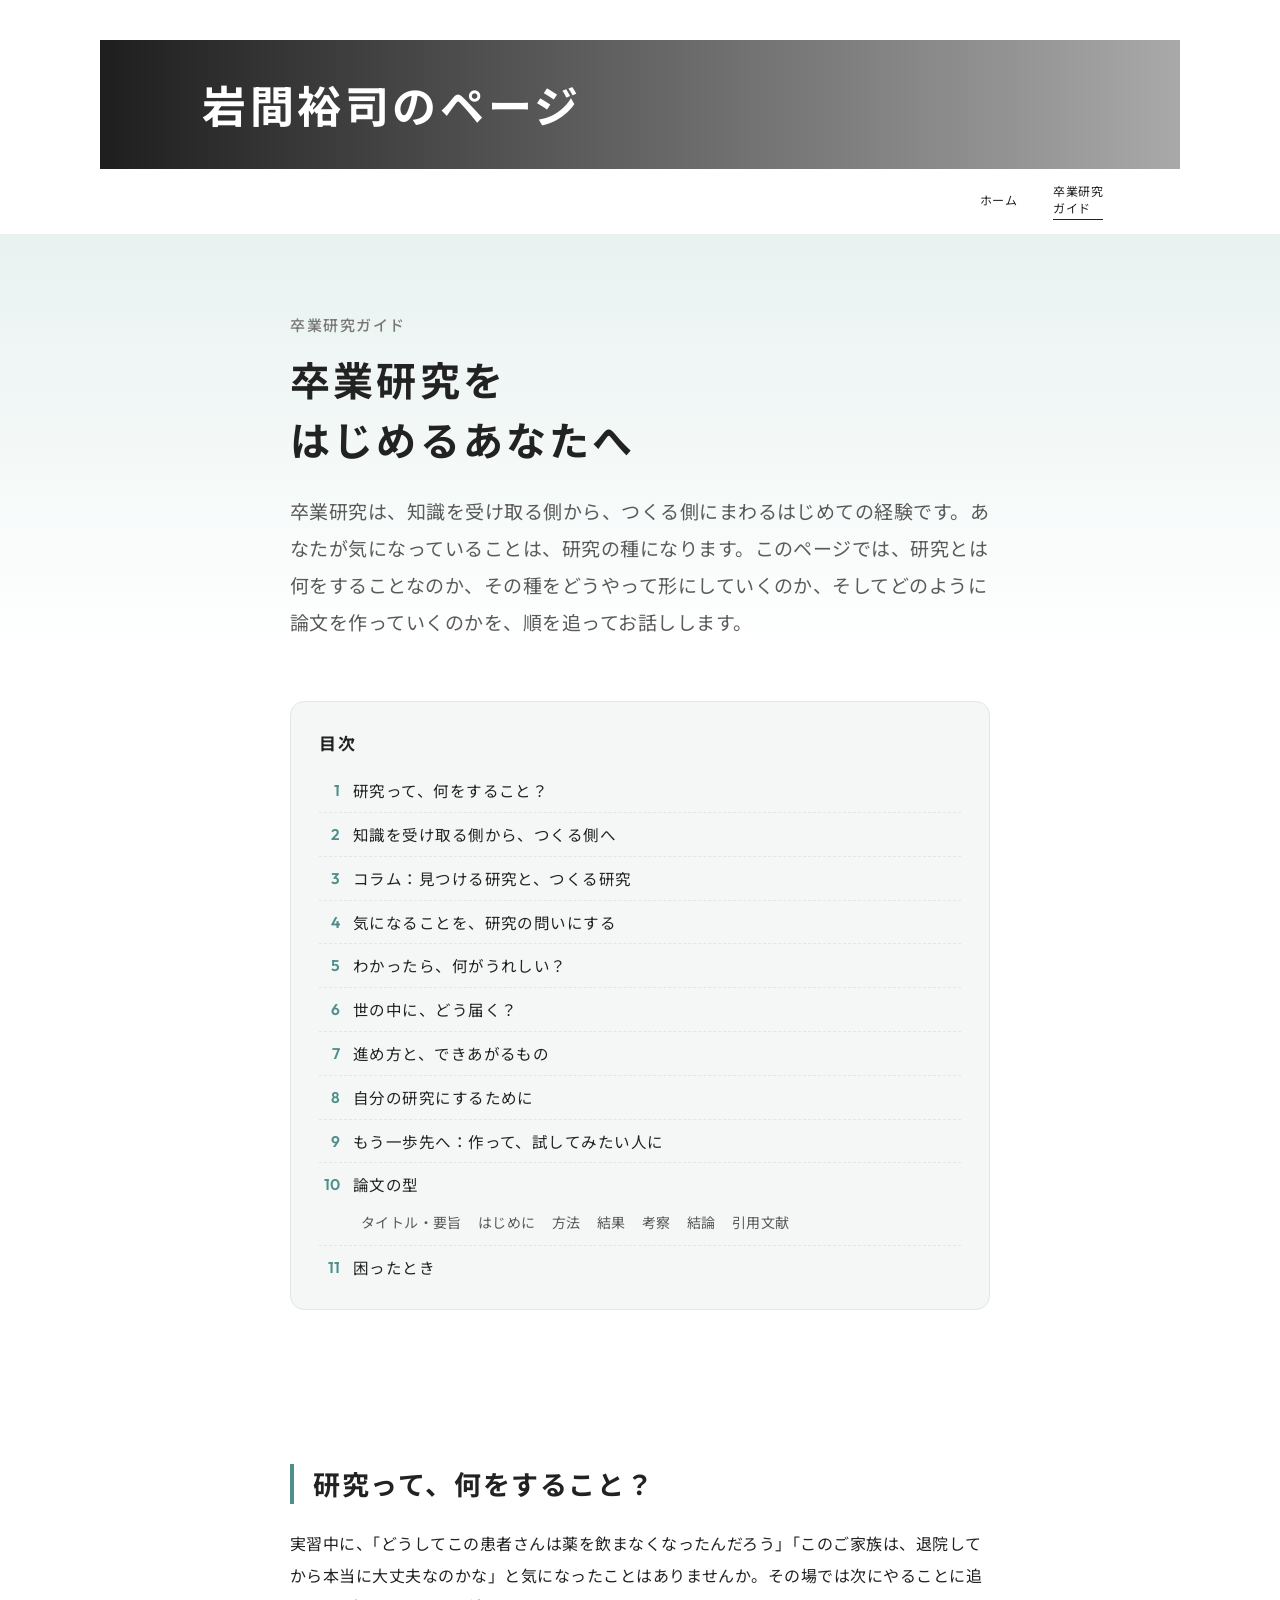
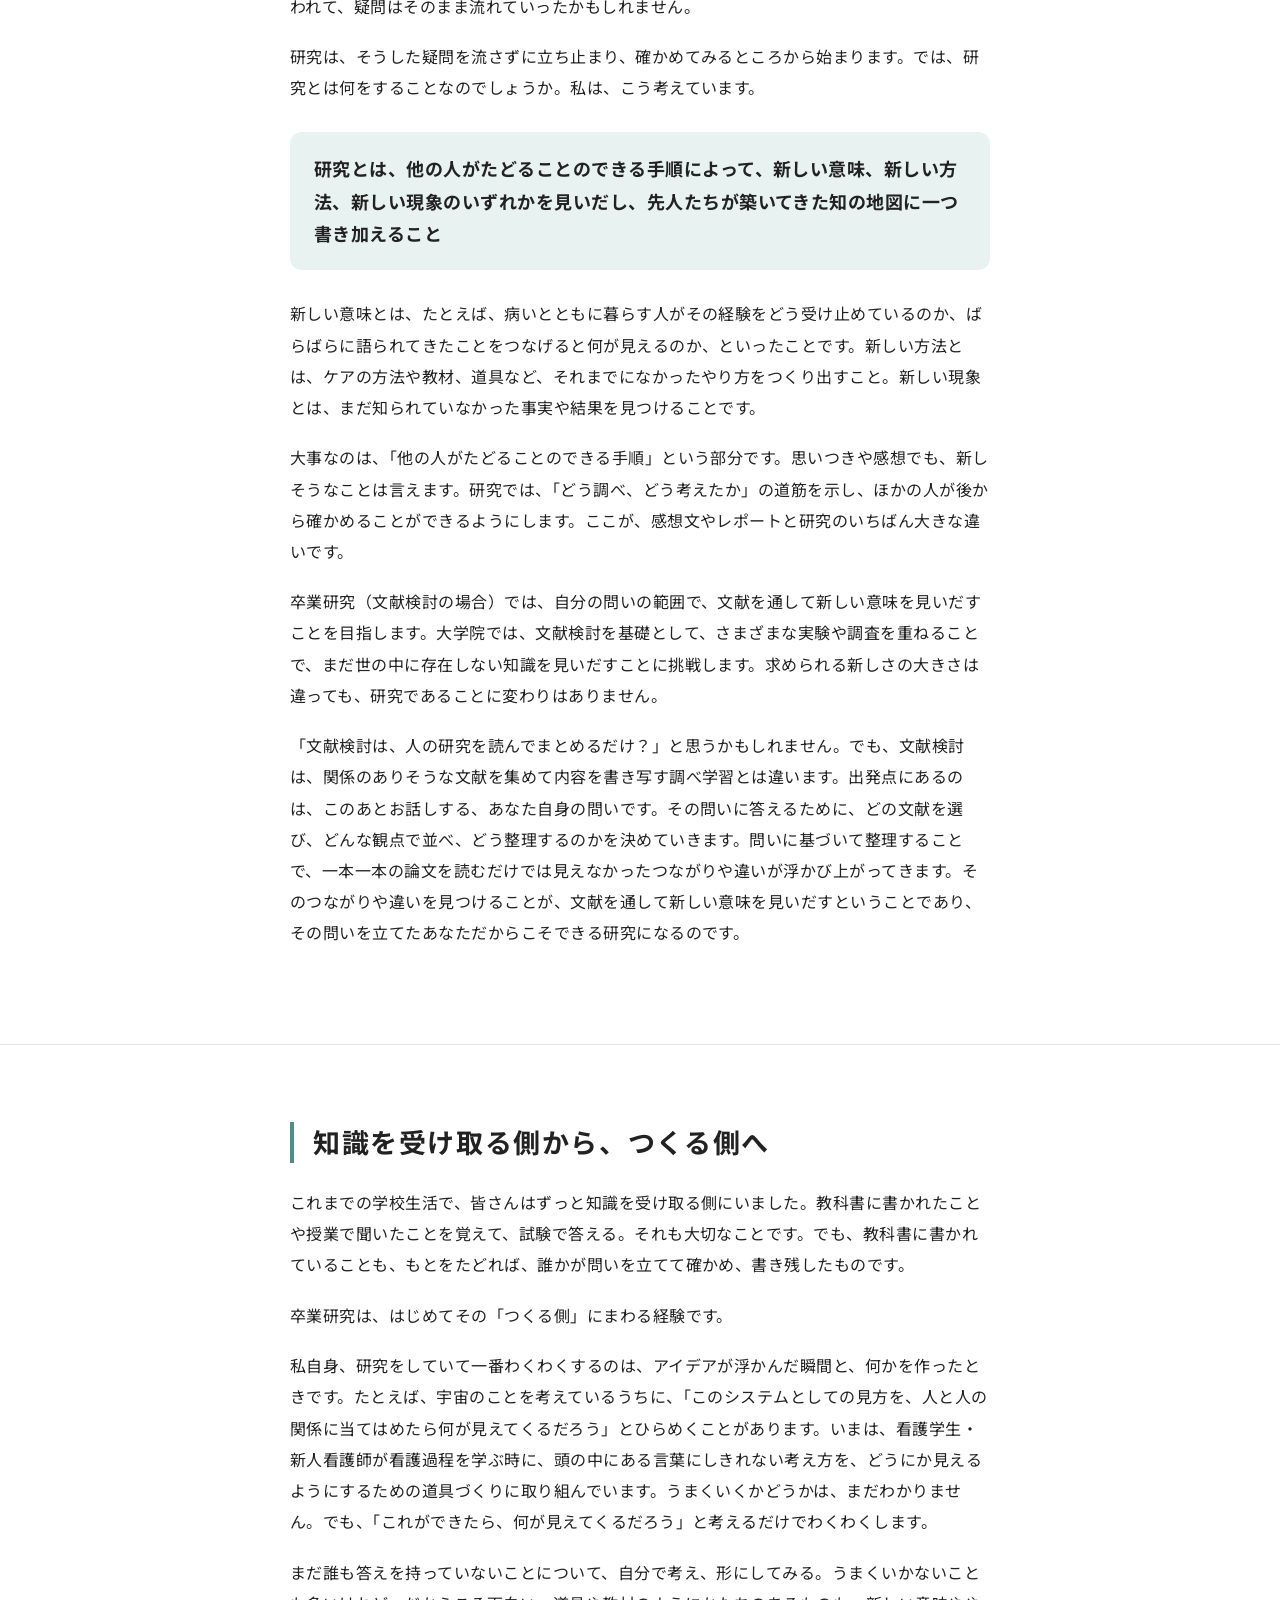
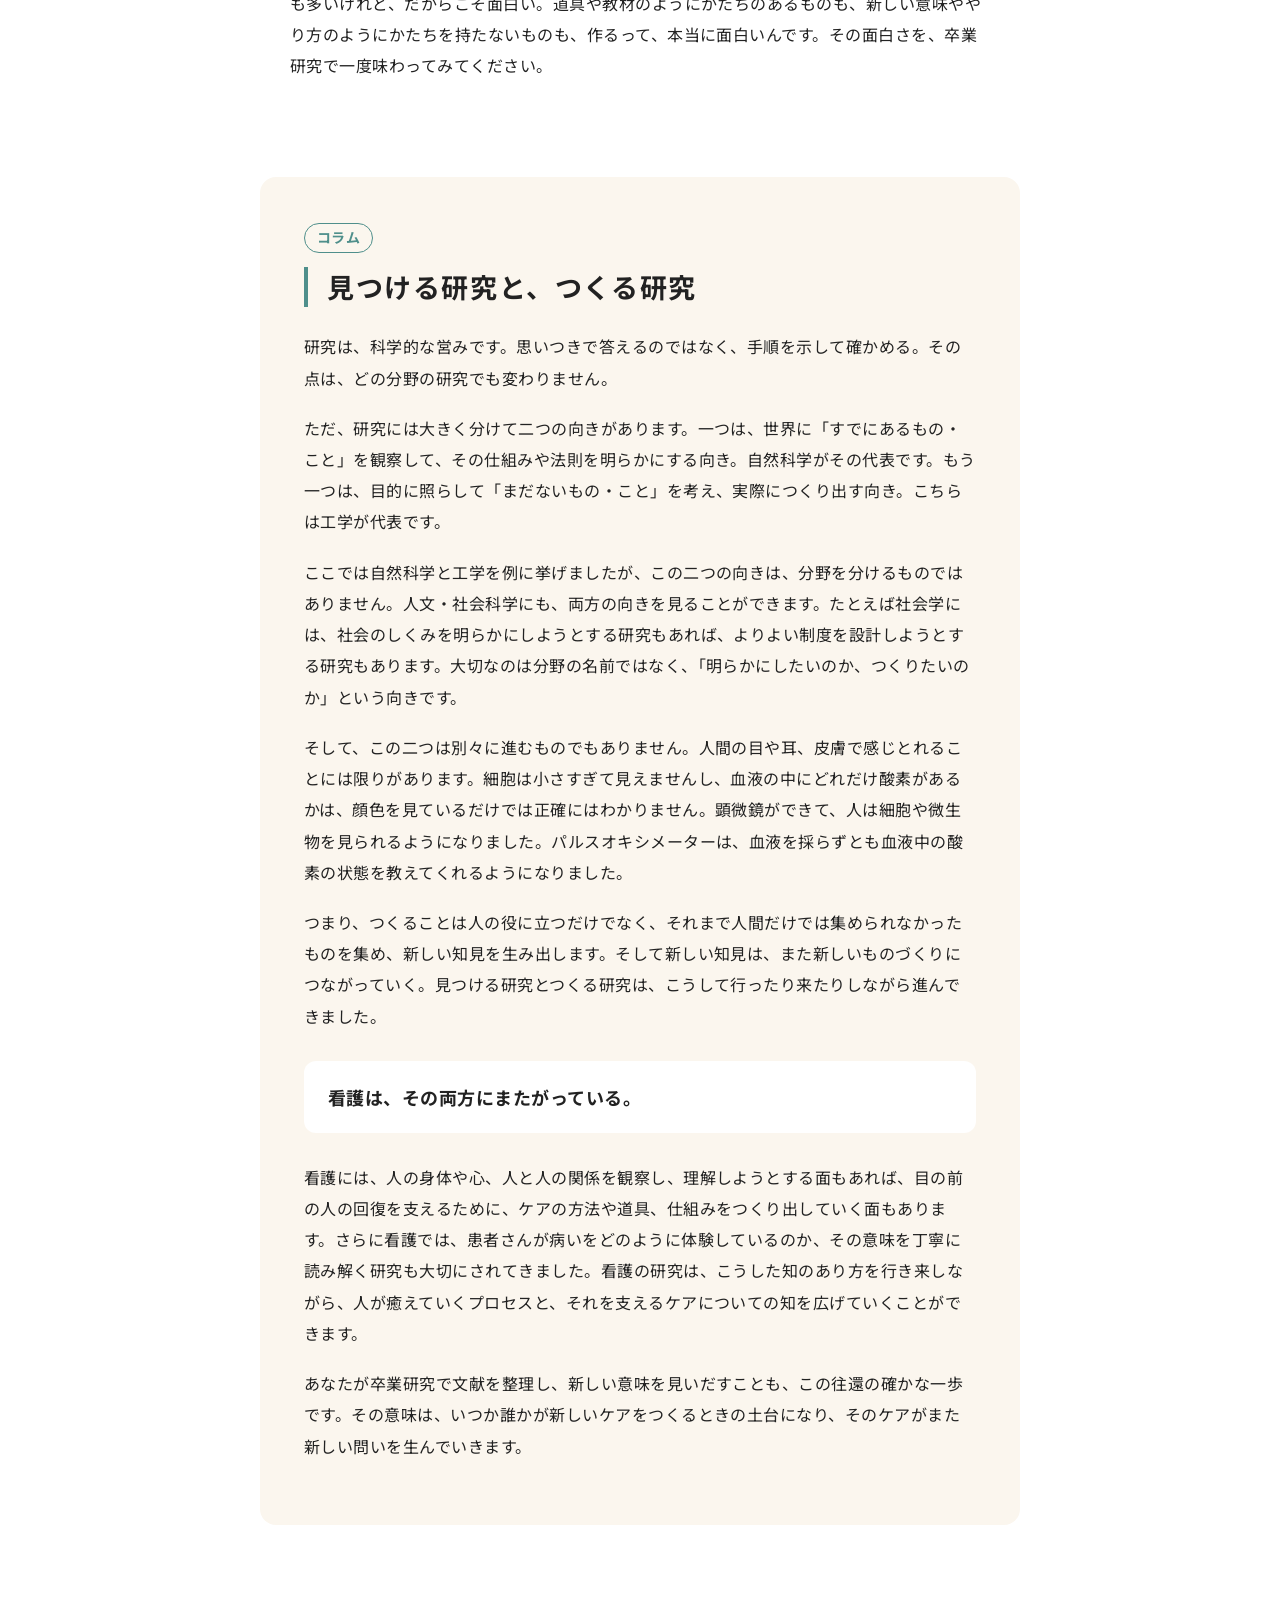
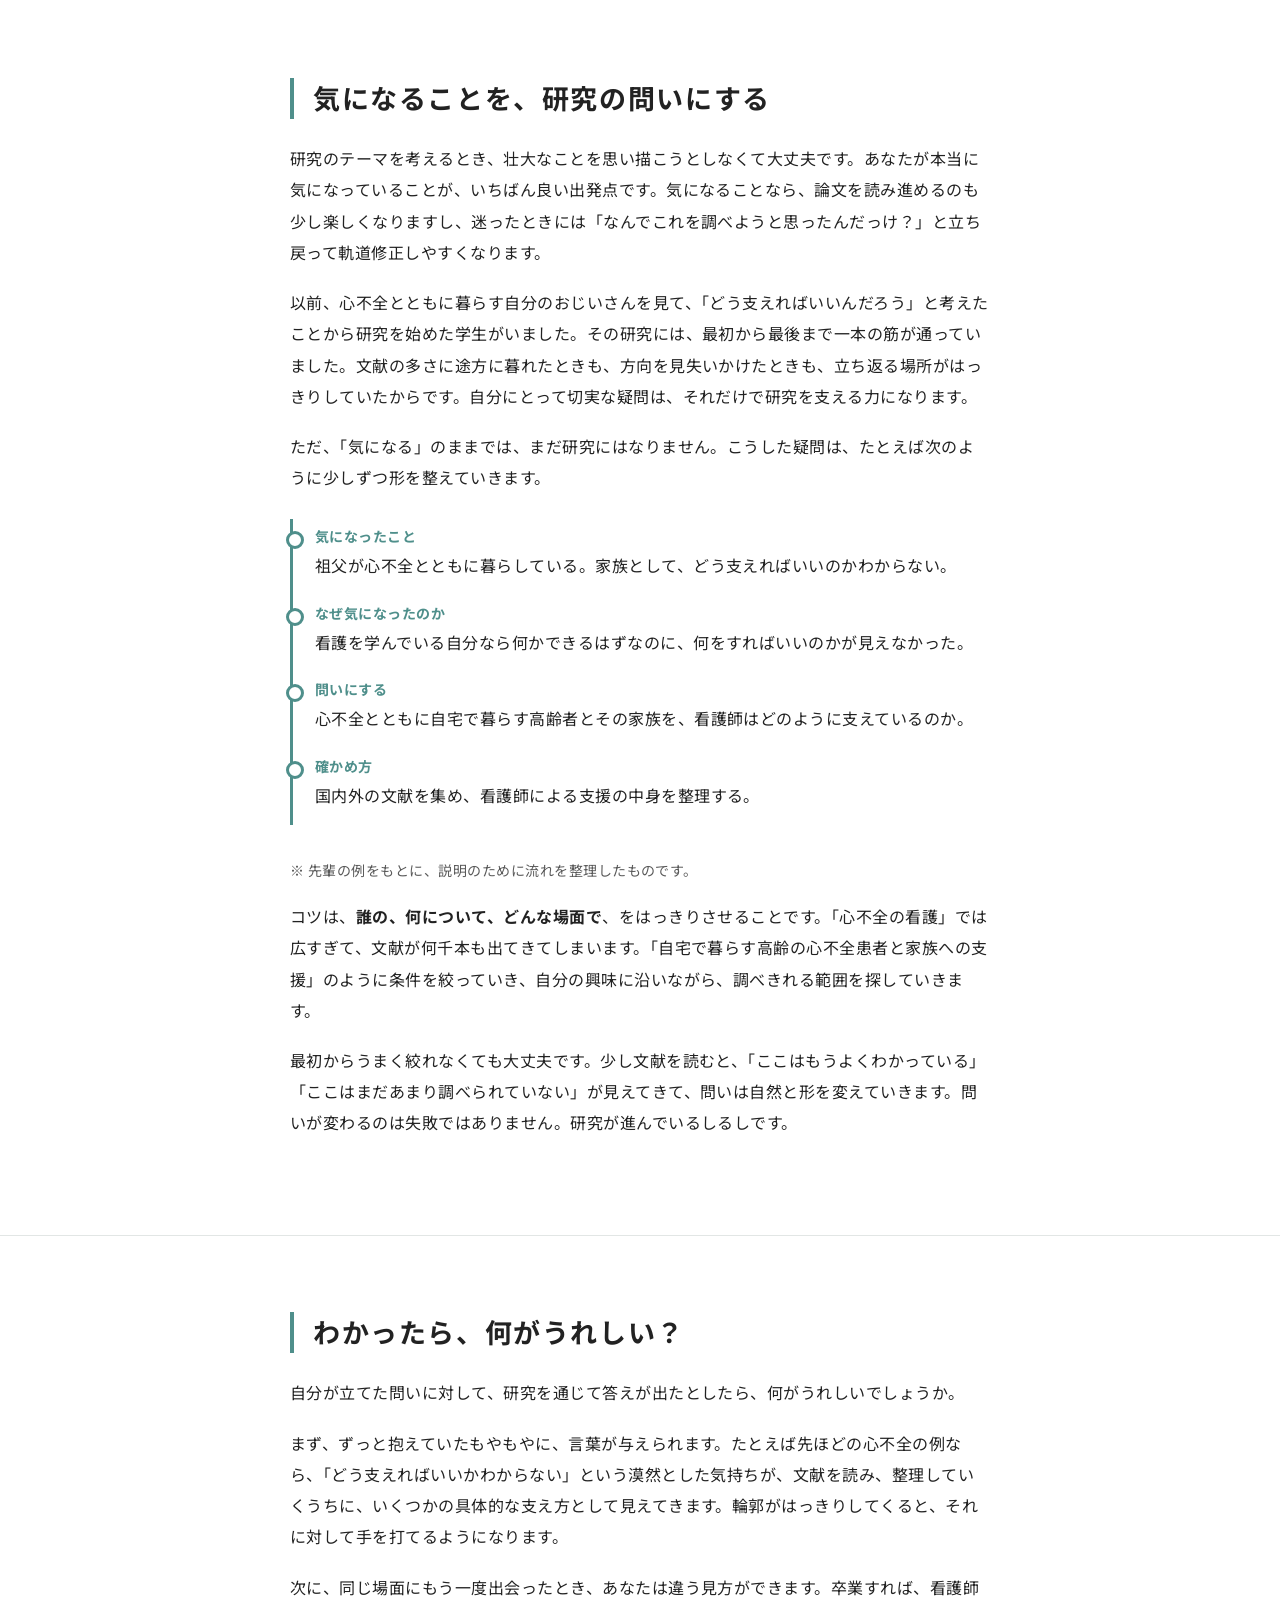
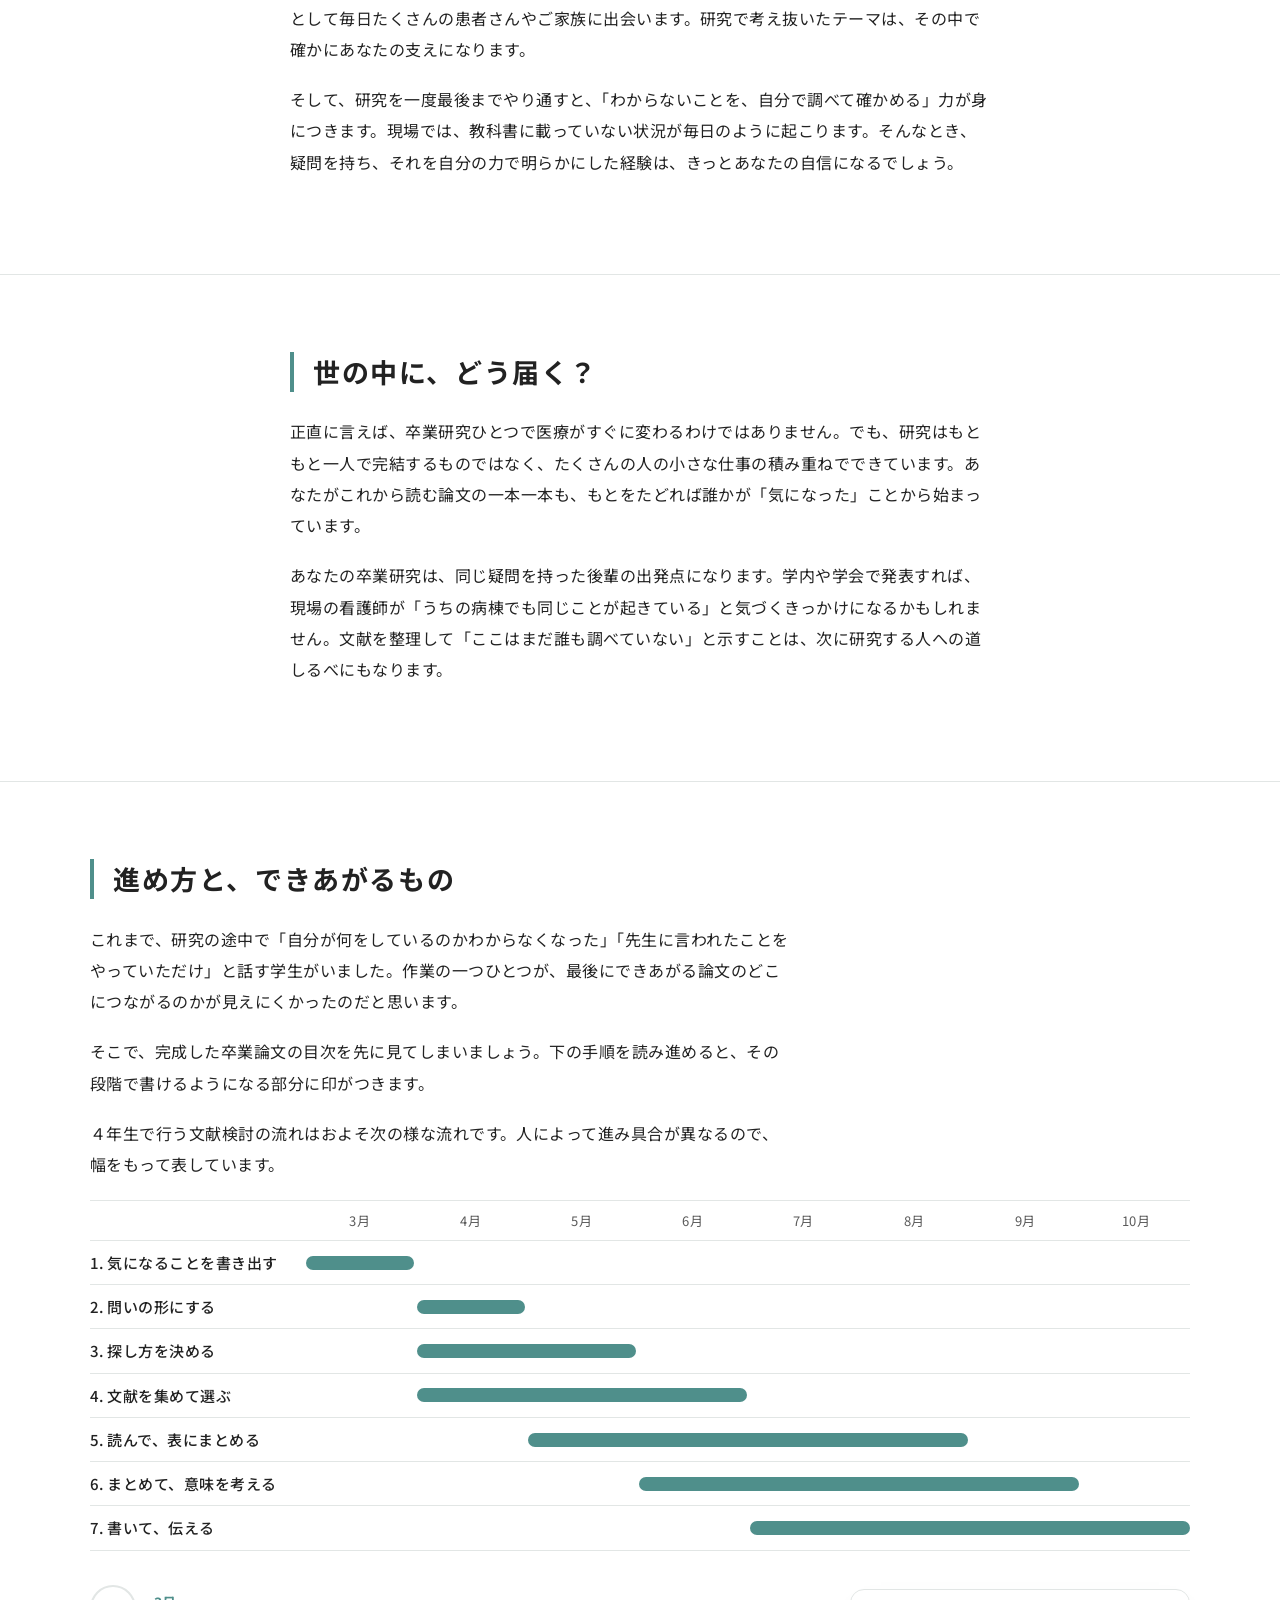
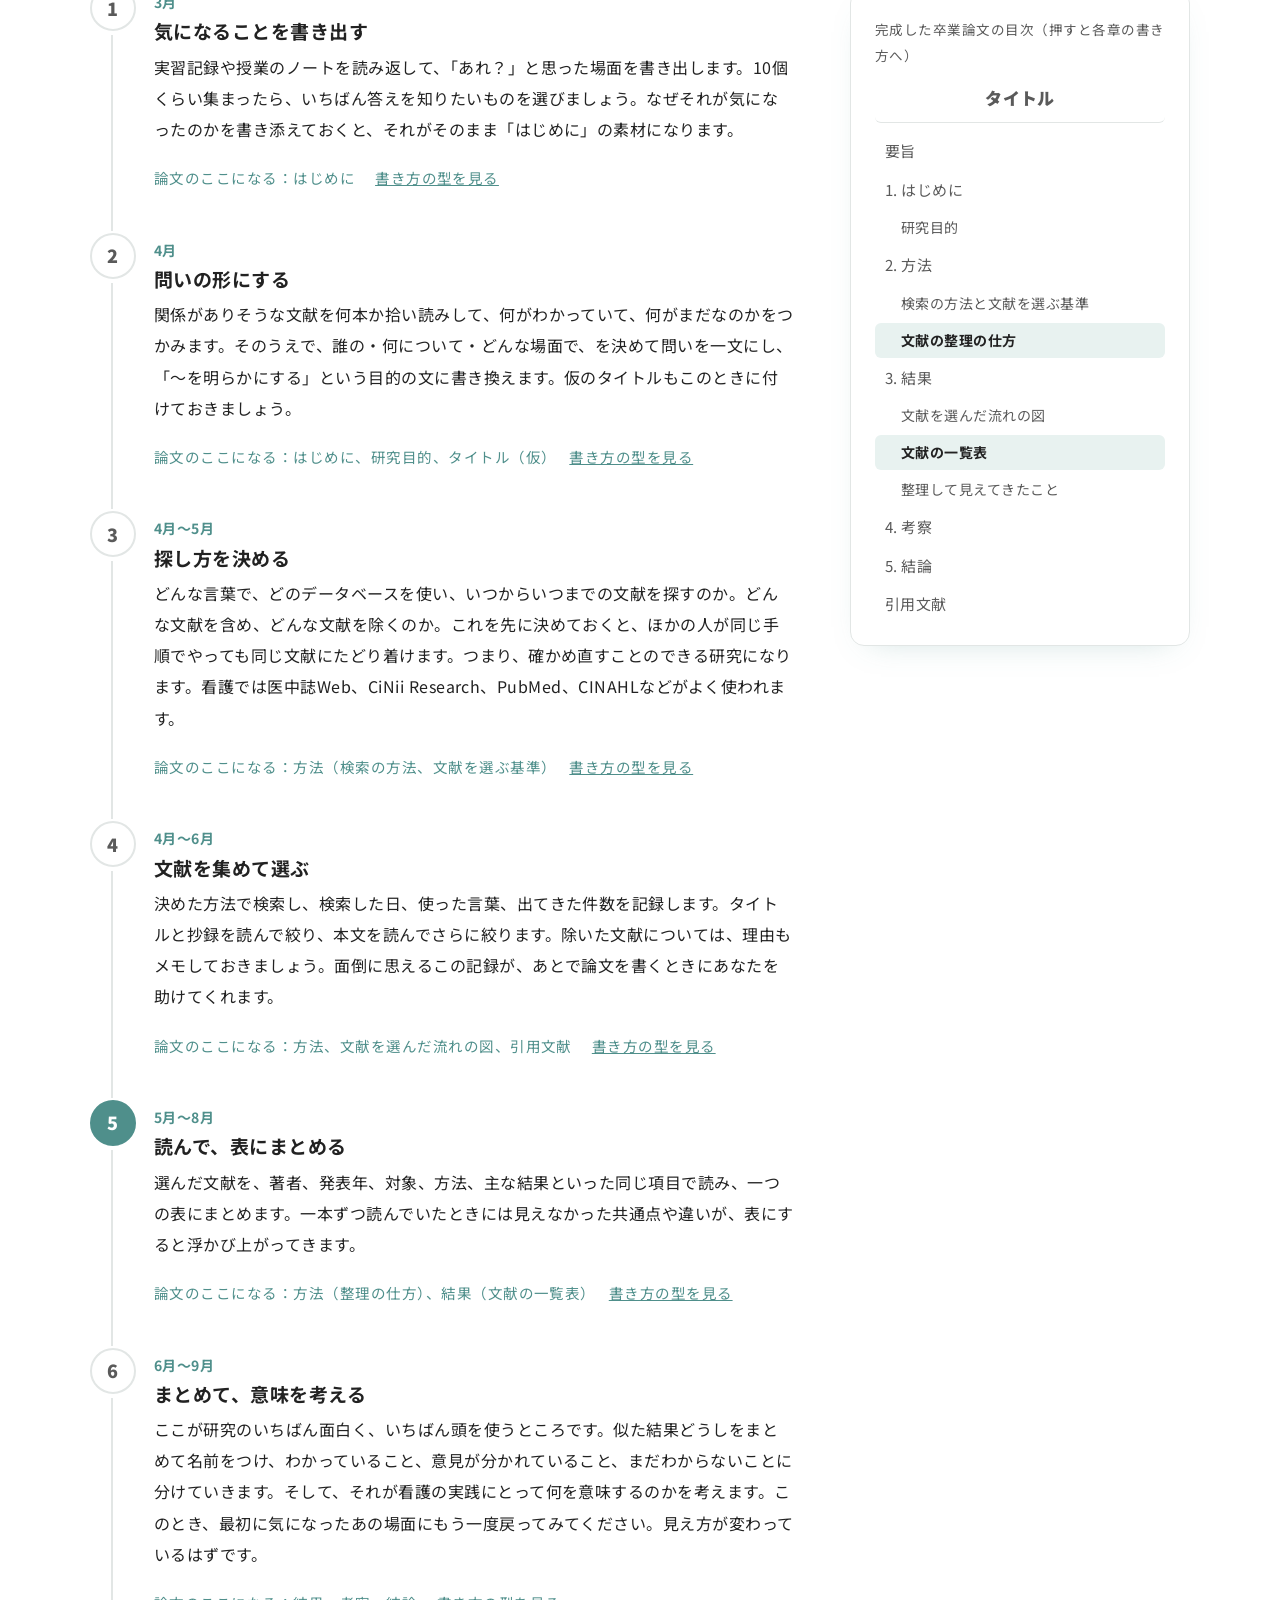
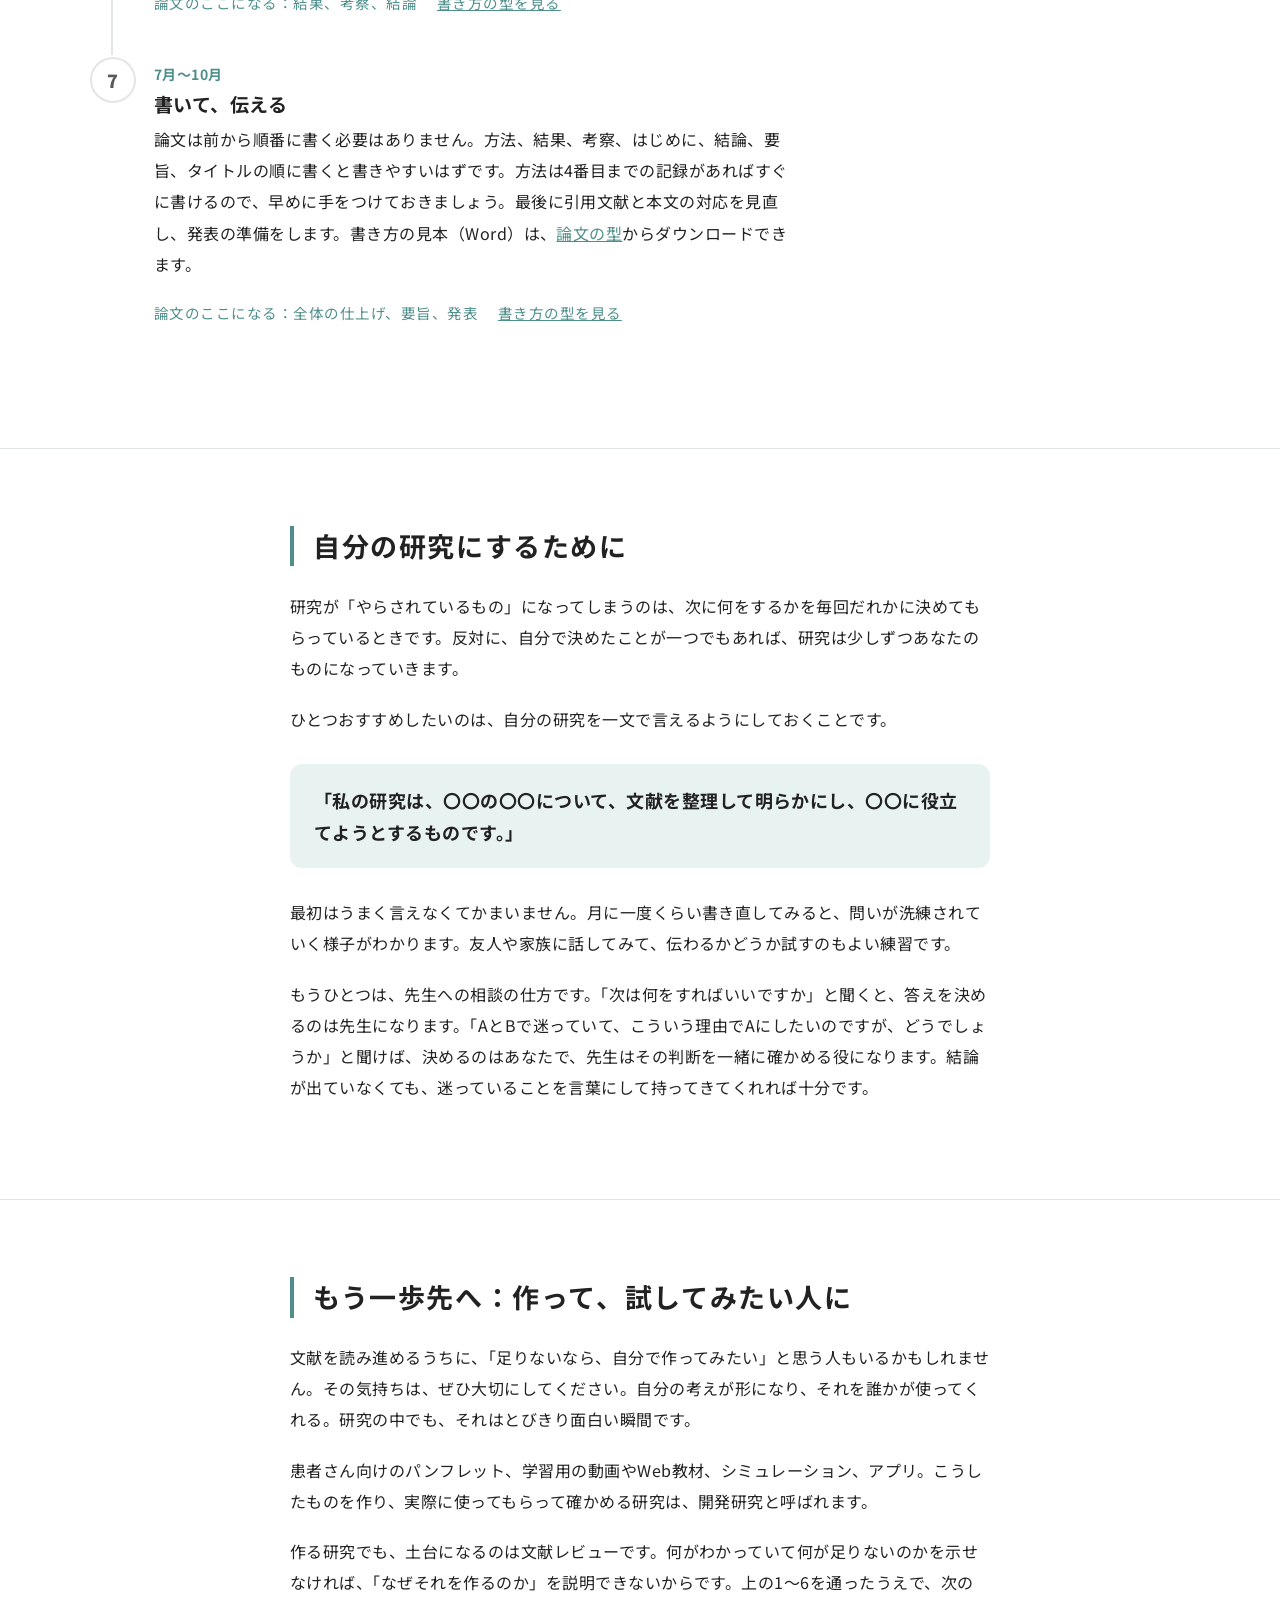
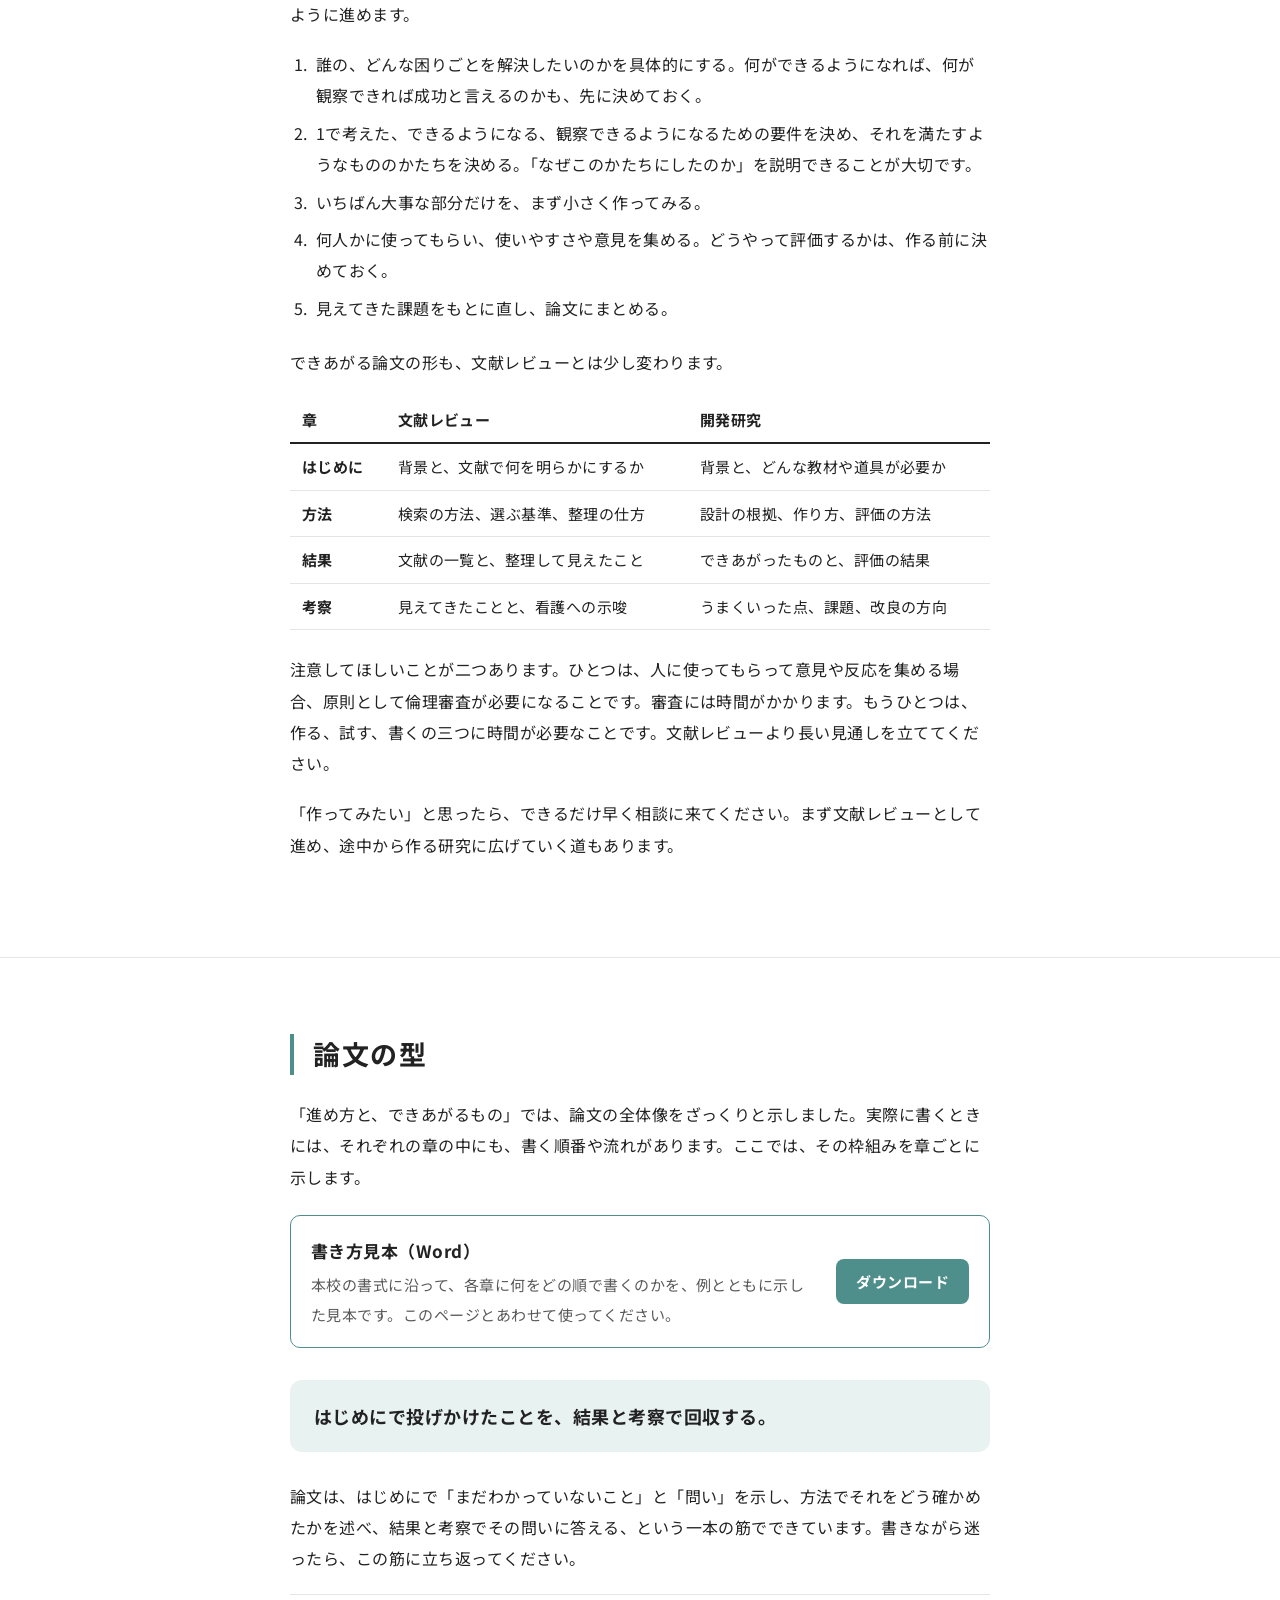
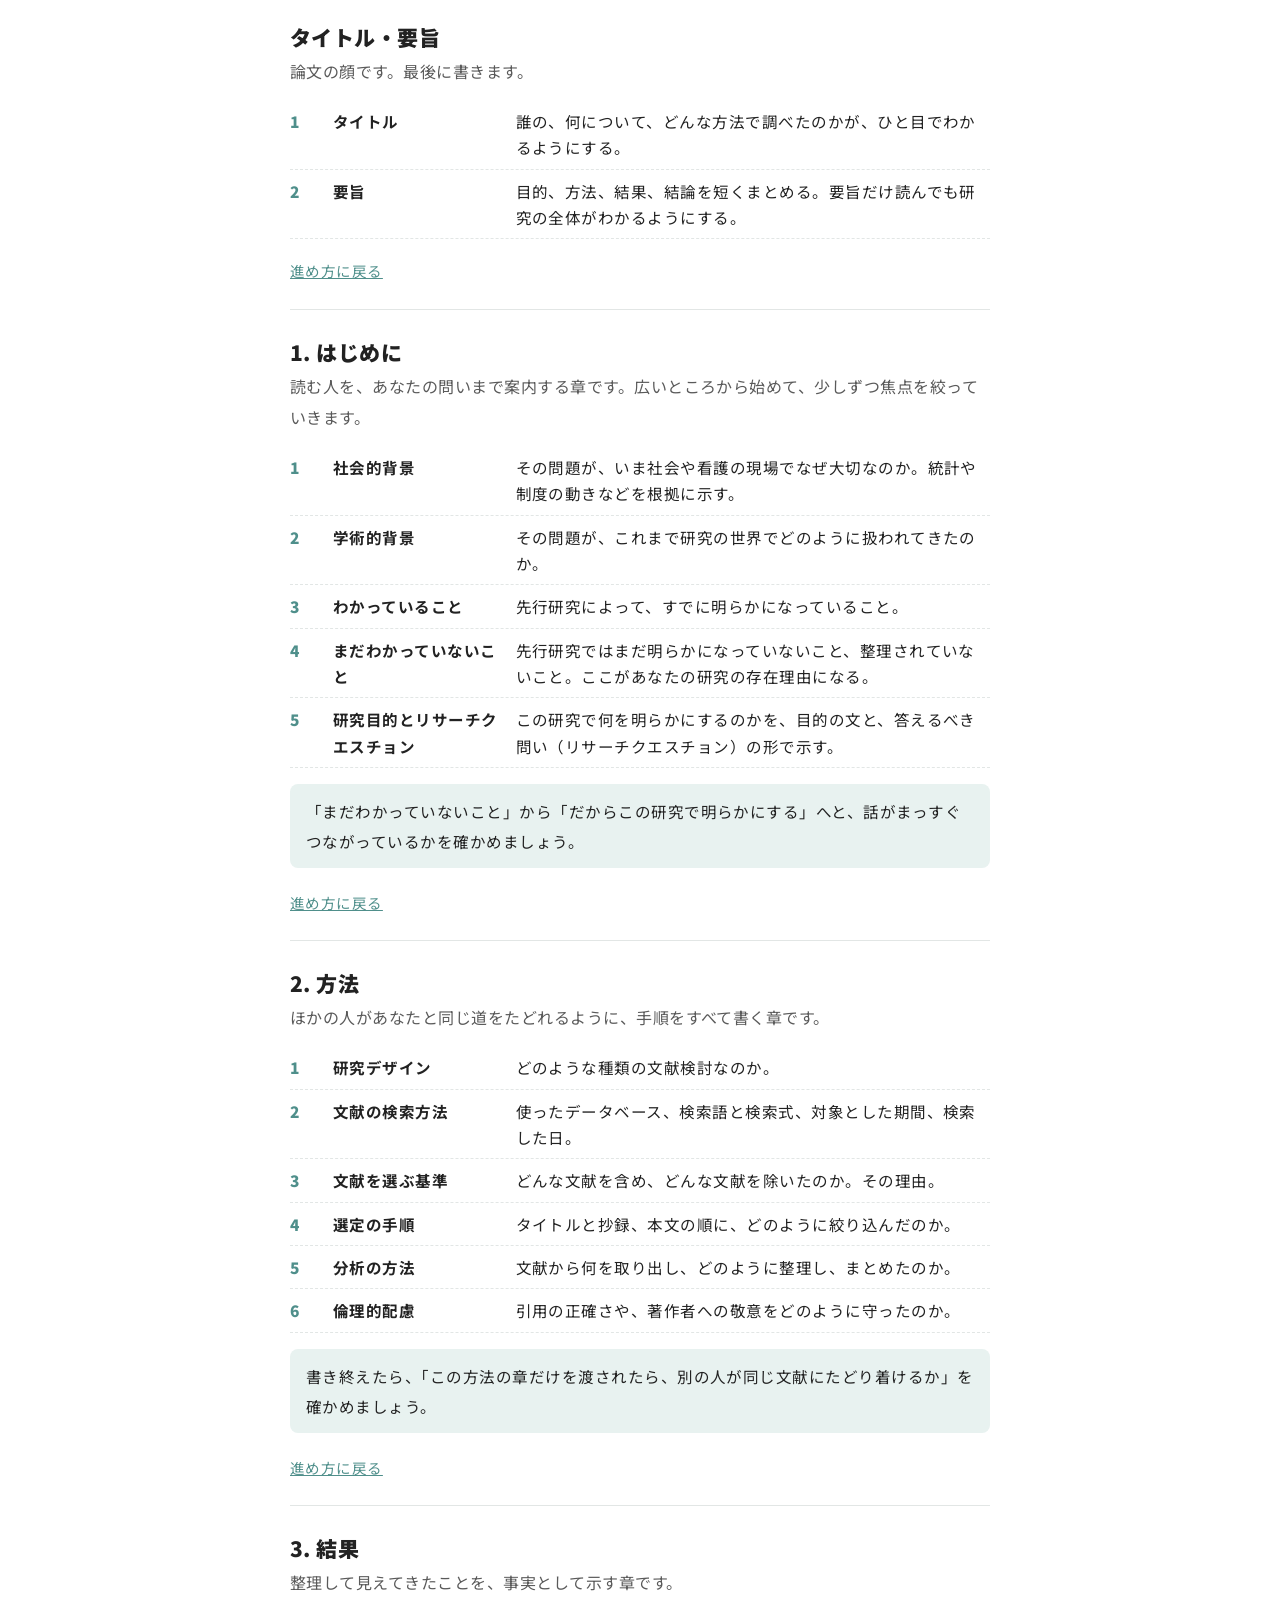
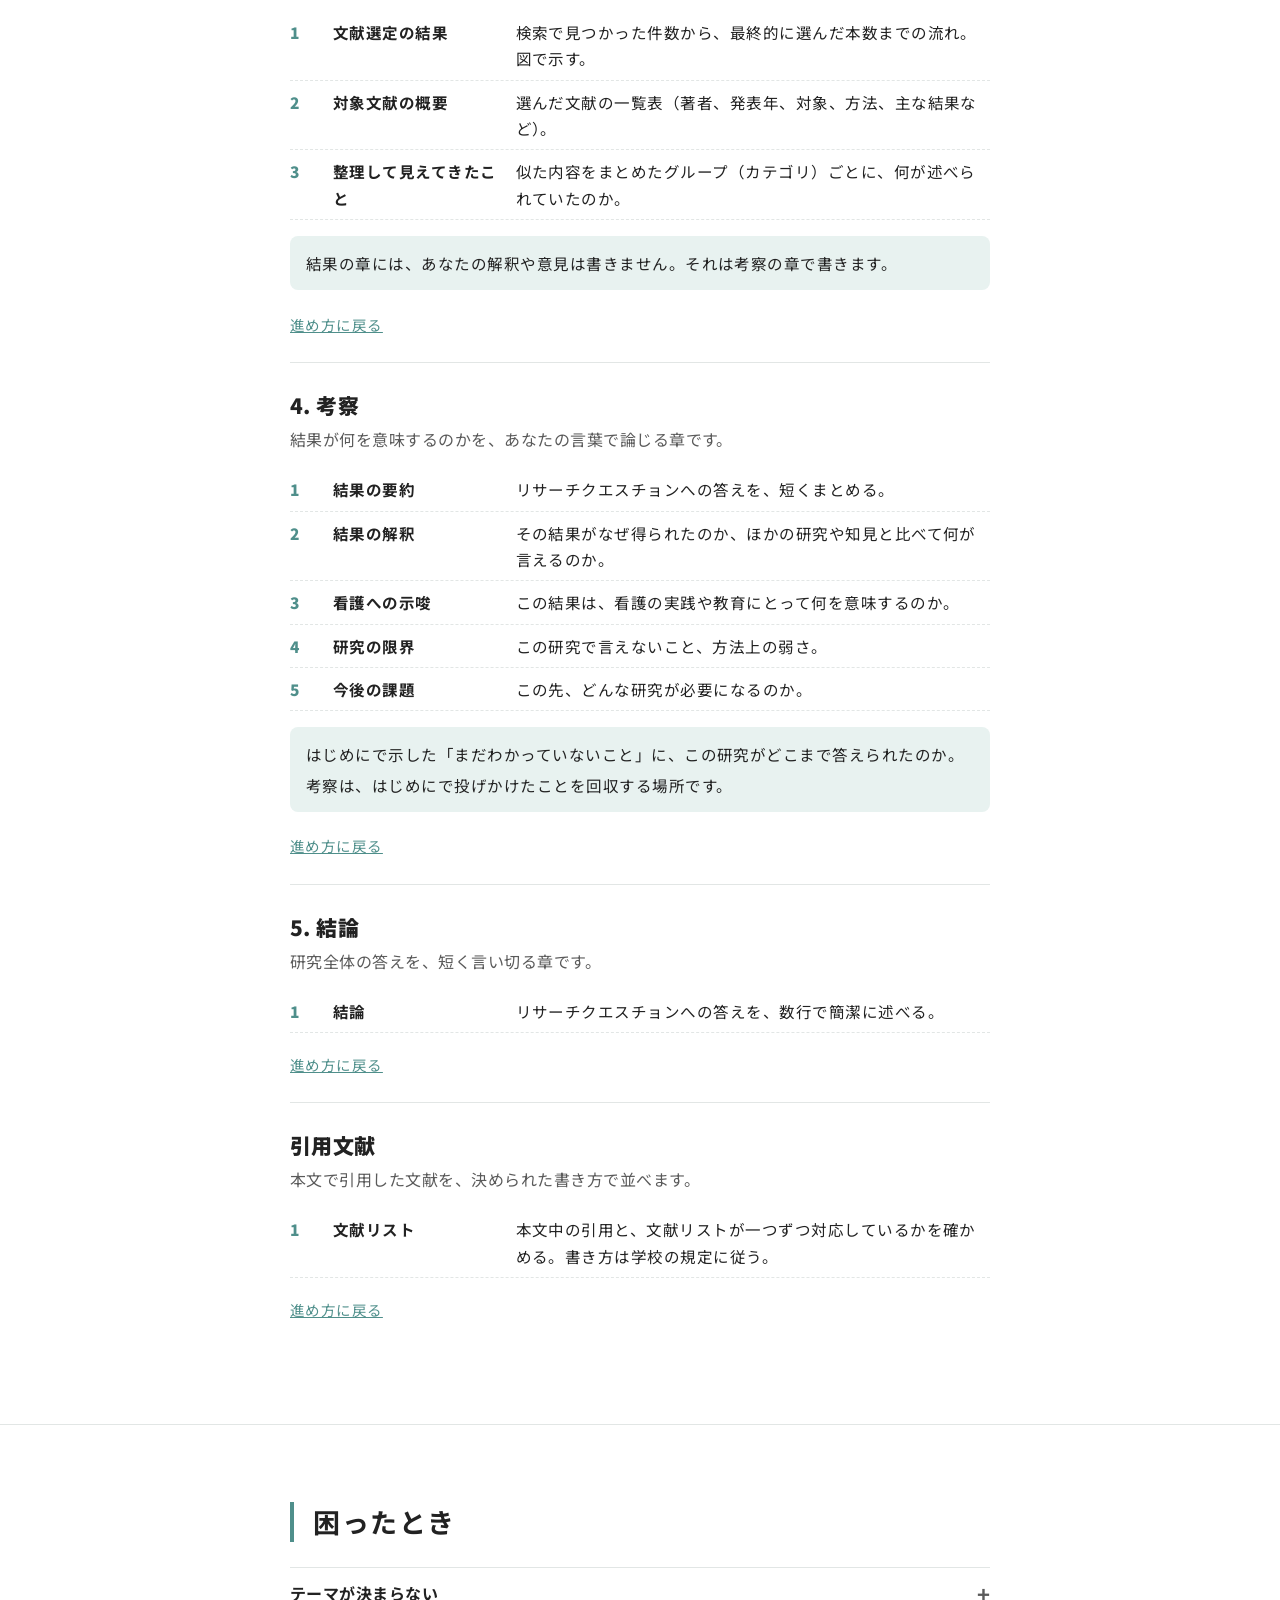
==== commit c8e0631c: "Update index.html" ====
--- a/sotsuken/index.html
+++ b/sotsuken/index.html
@@ -145,7 +145,7 @@
 <header class="site-hero"><h1><a href="../index.html">岩間裕司のページ</a></h1></header>
 <nav class="site-gnav" aria-label="サイト">
  <a href="../index.html">ホーム</a>
- <a href="../metacognition.html">メタ認知による<br>不安調整とは？</a>
+ <!-- <a href="../metacognition.html">メタ認知による<br>不安調整とは？</a> -->
  <a href="./" aria-current="page">卒業研究<br>ガイド</a>
 </nav>
 
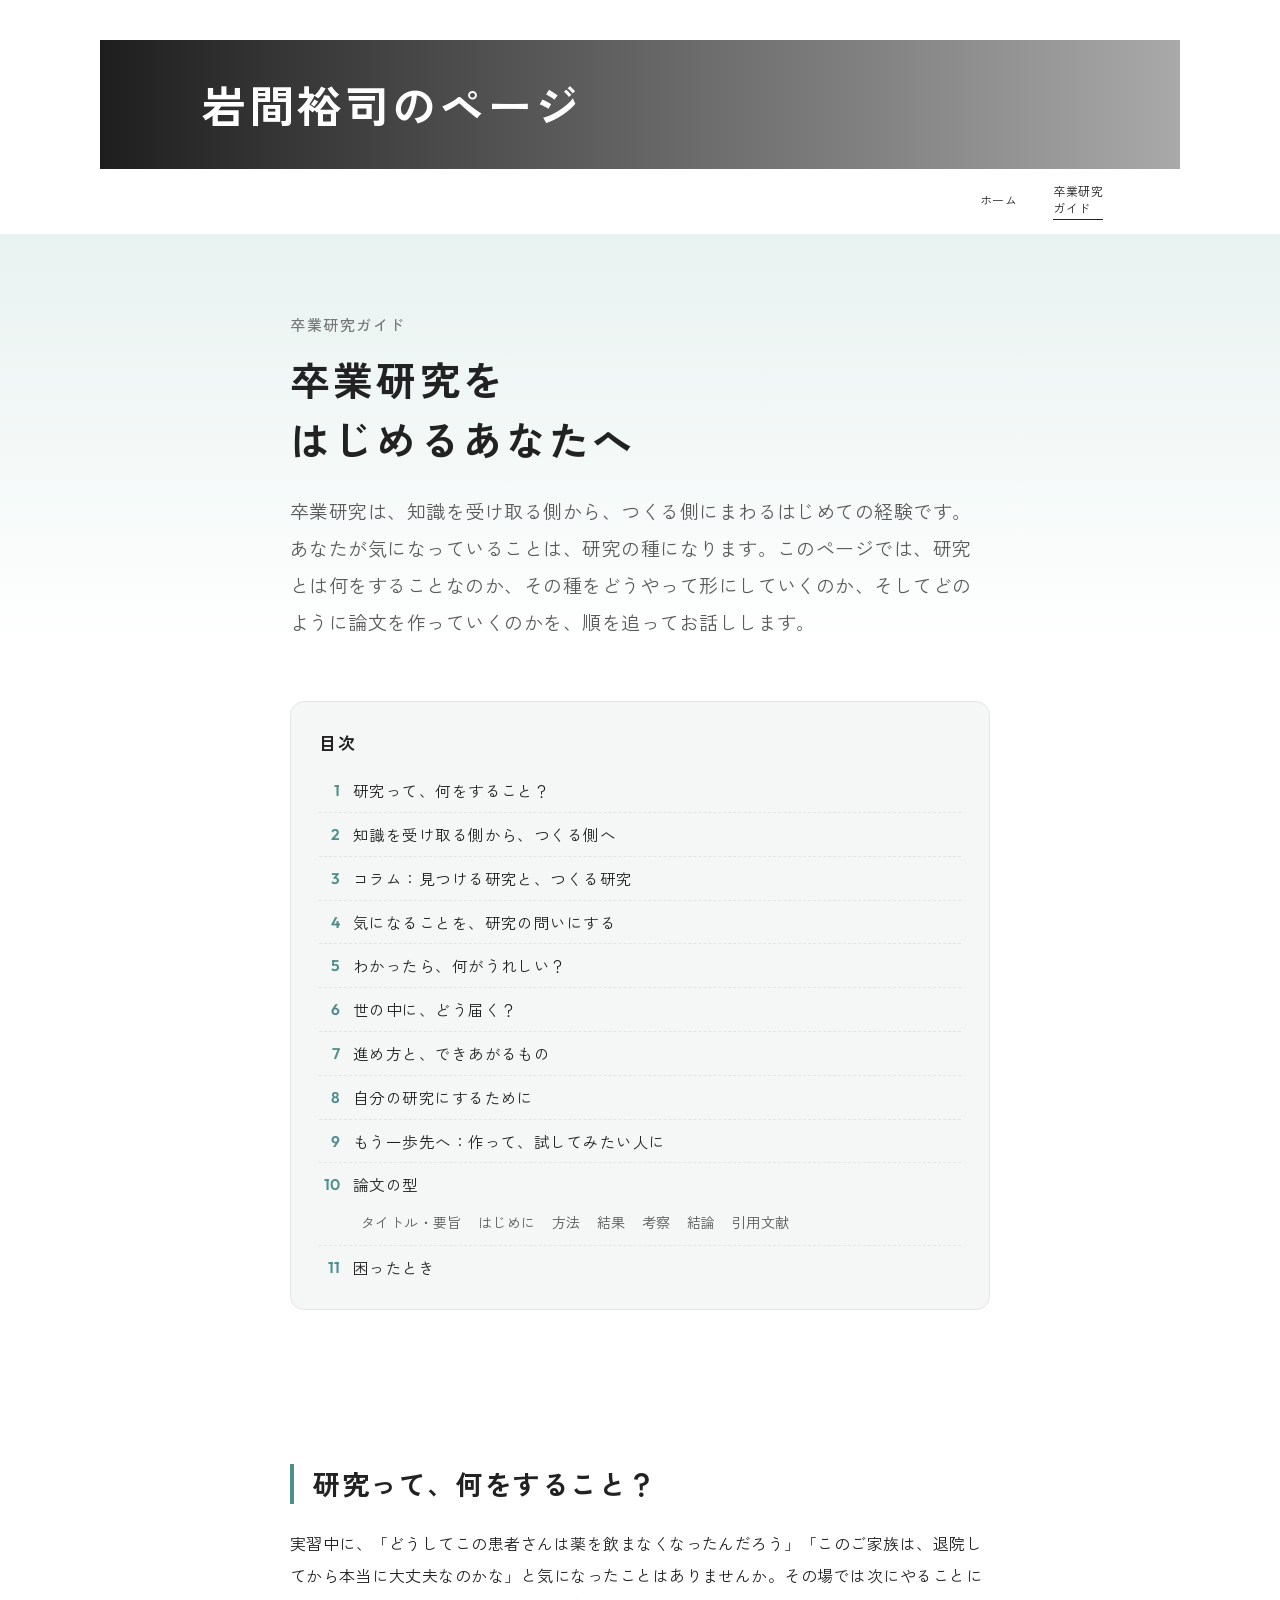
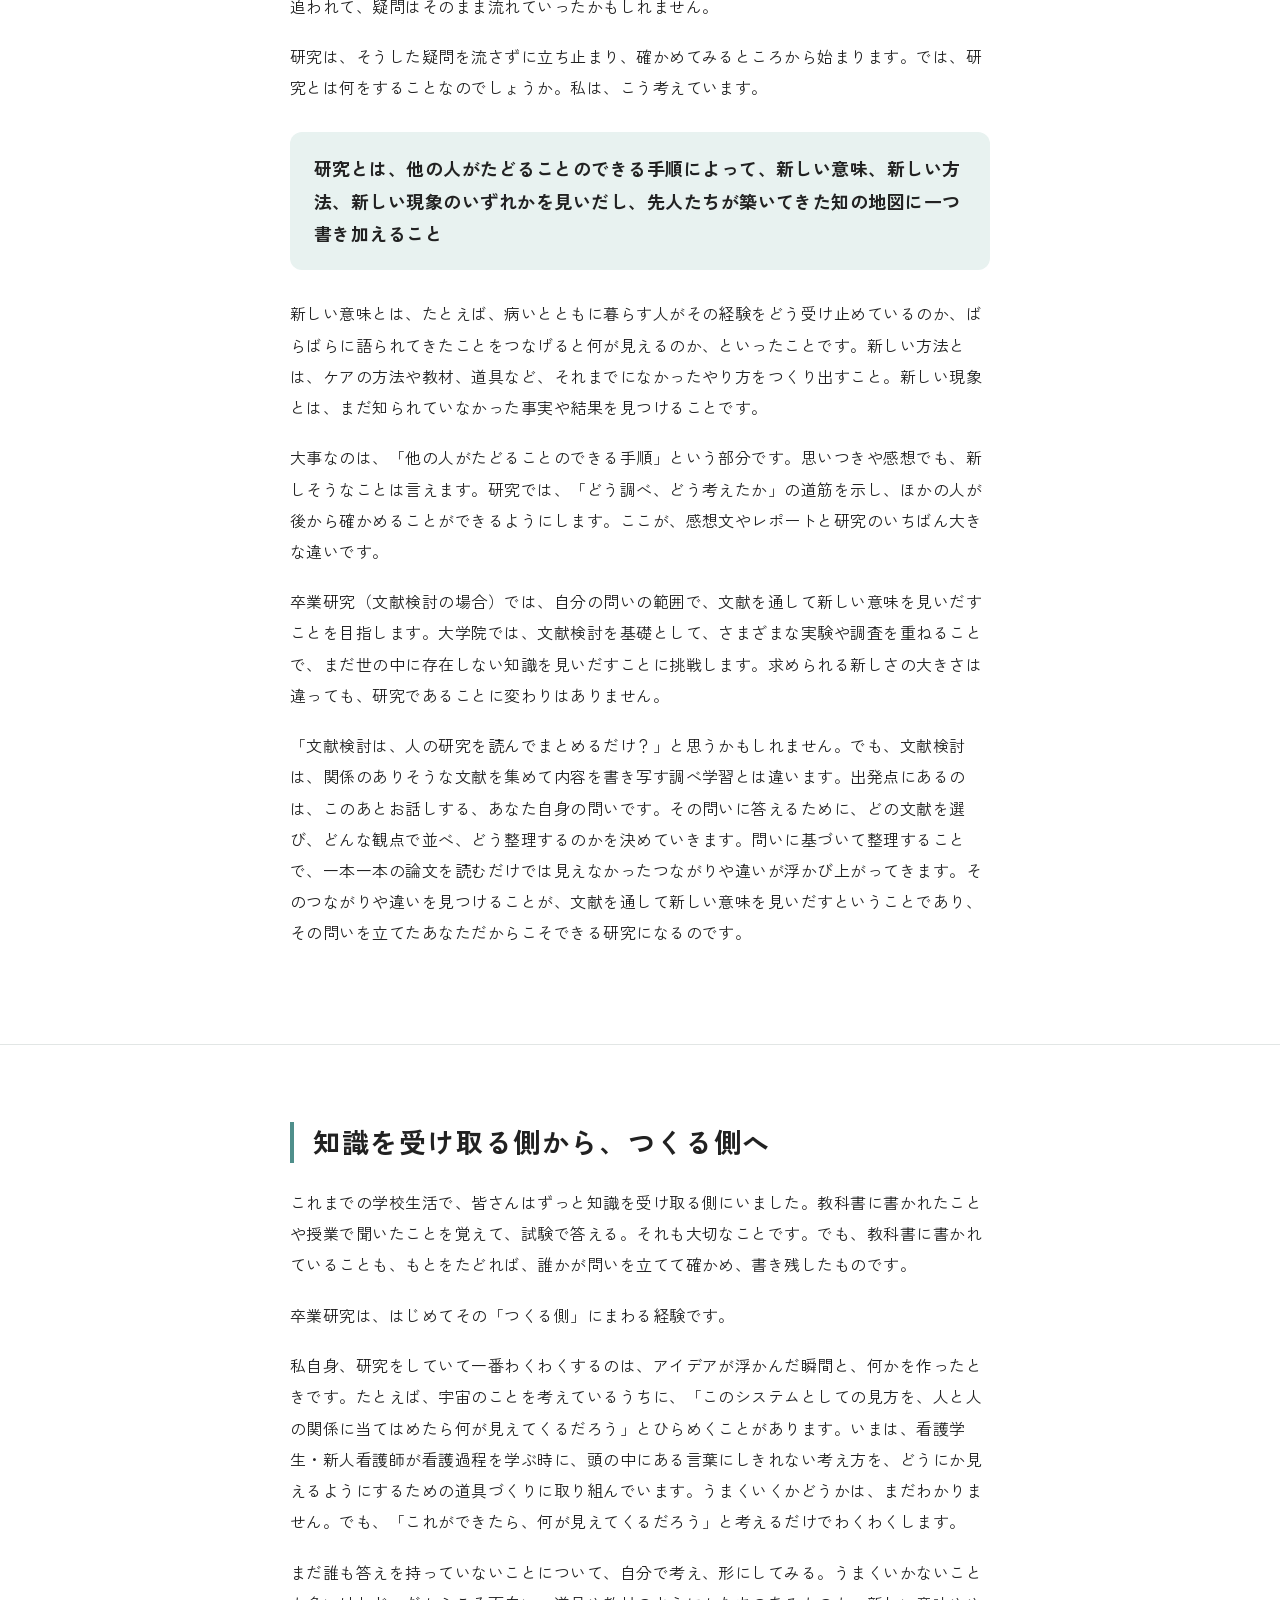
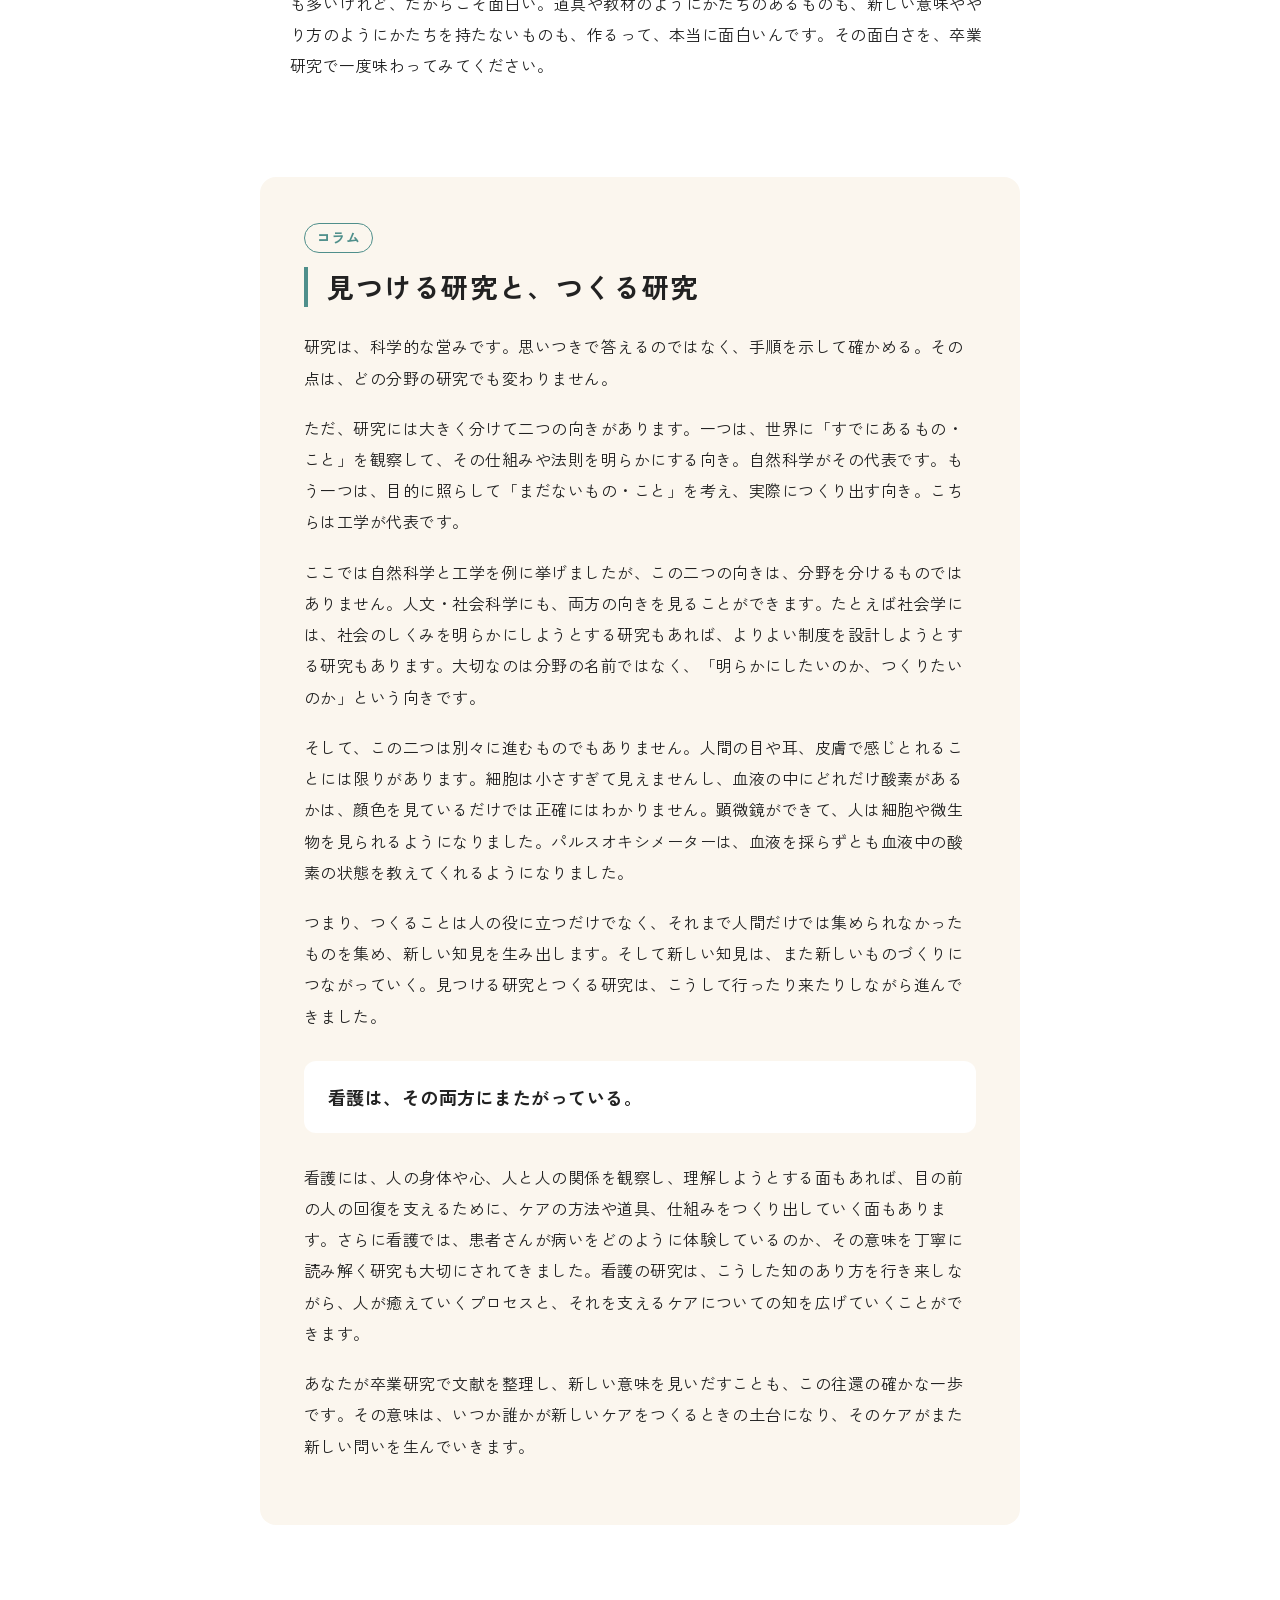
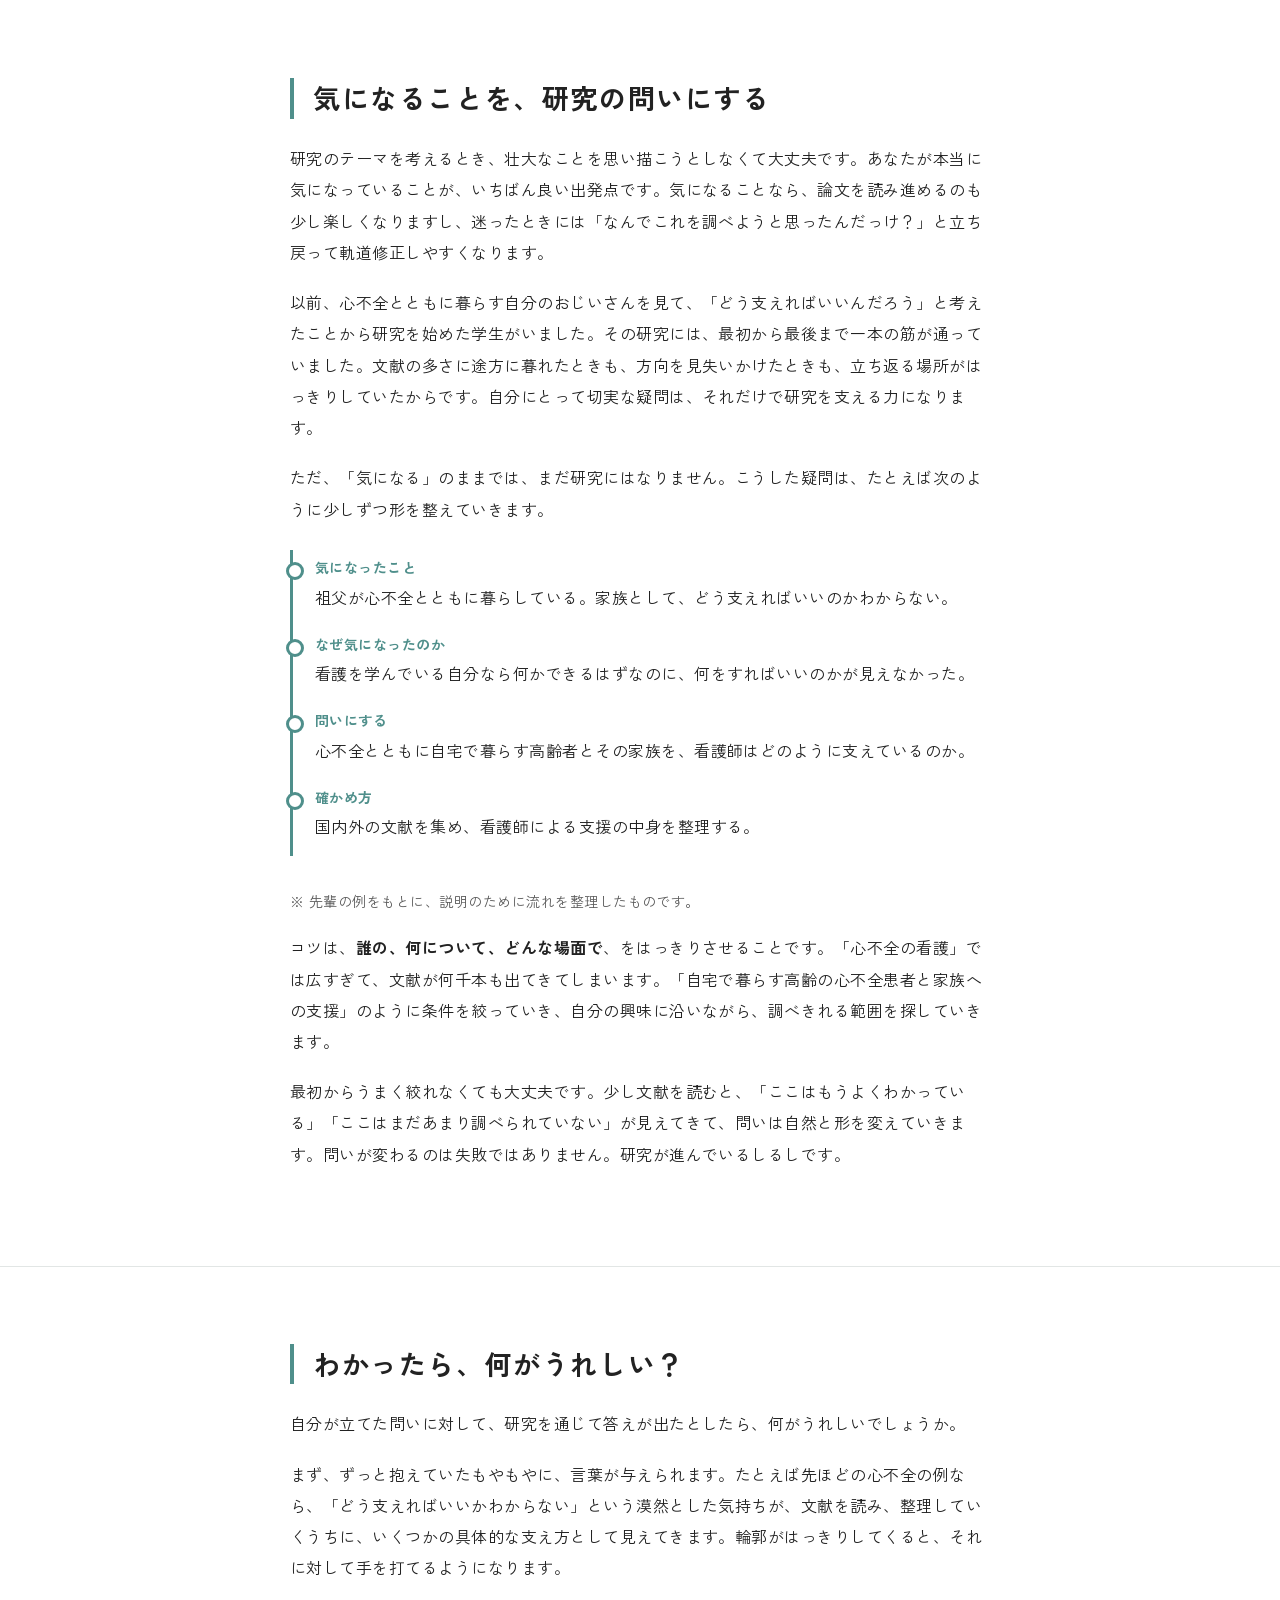
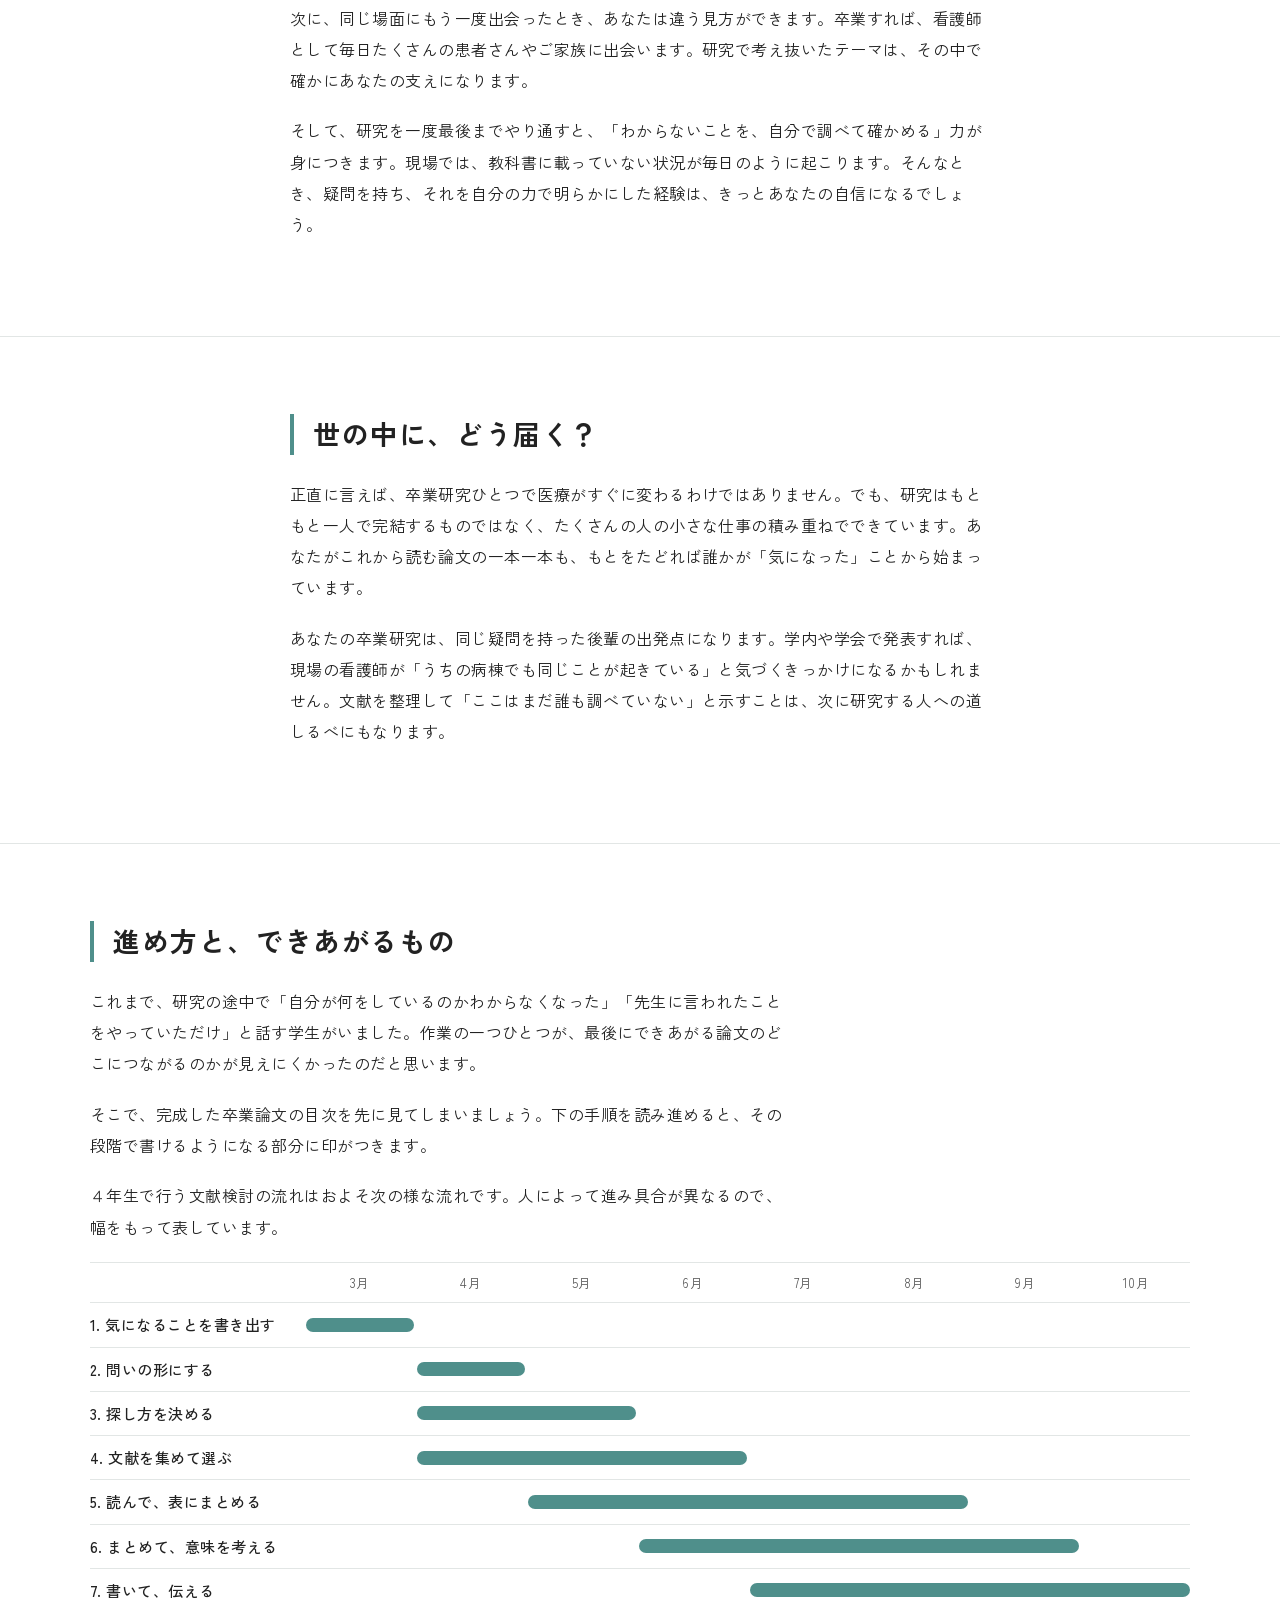
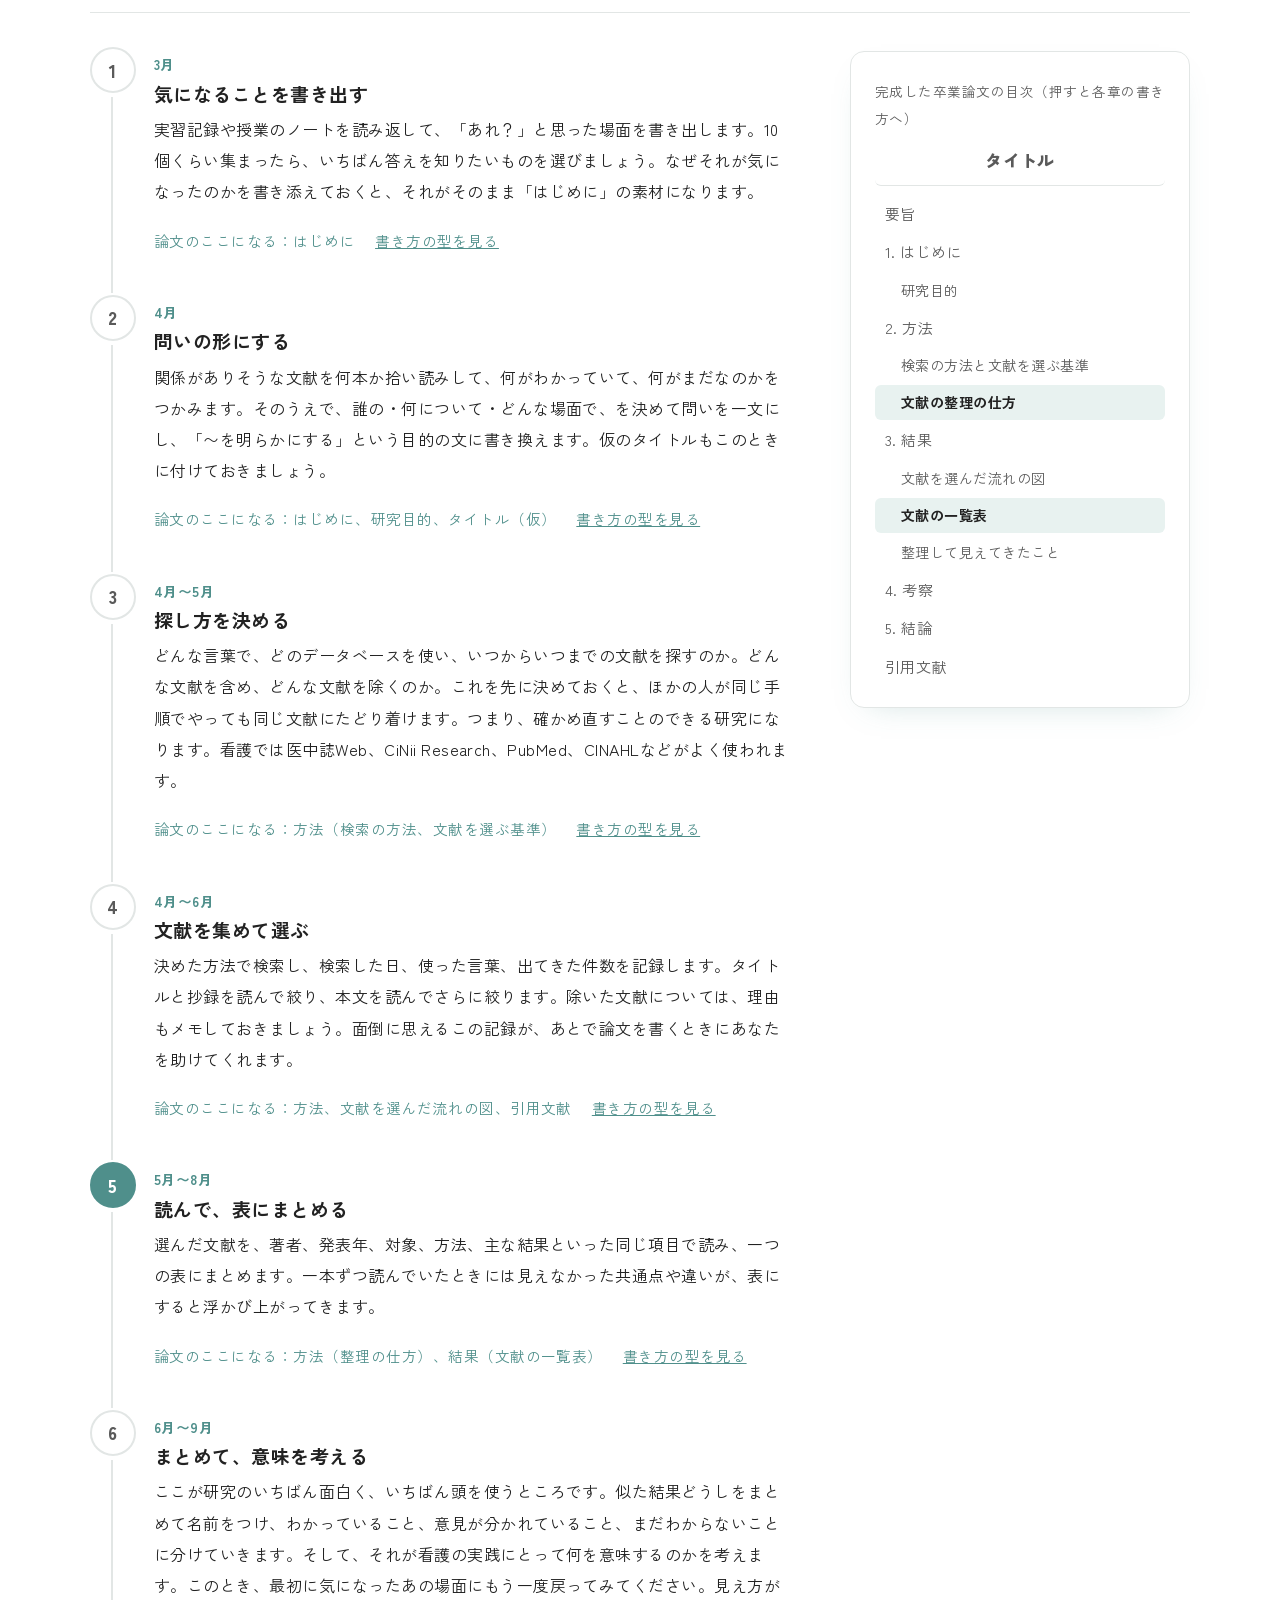
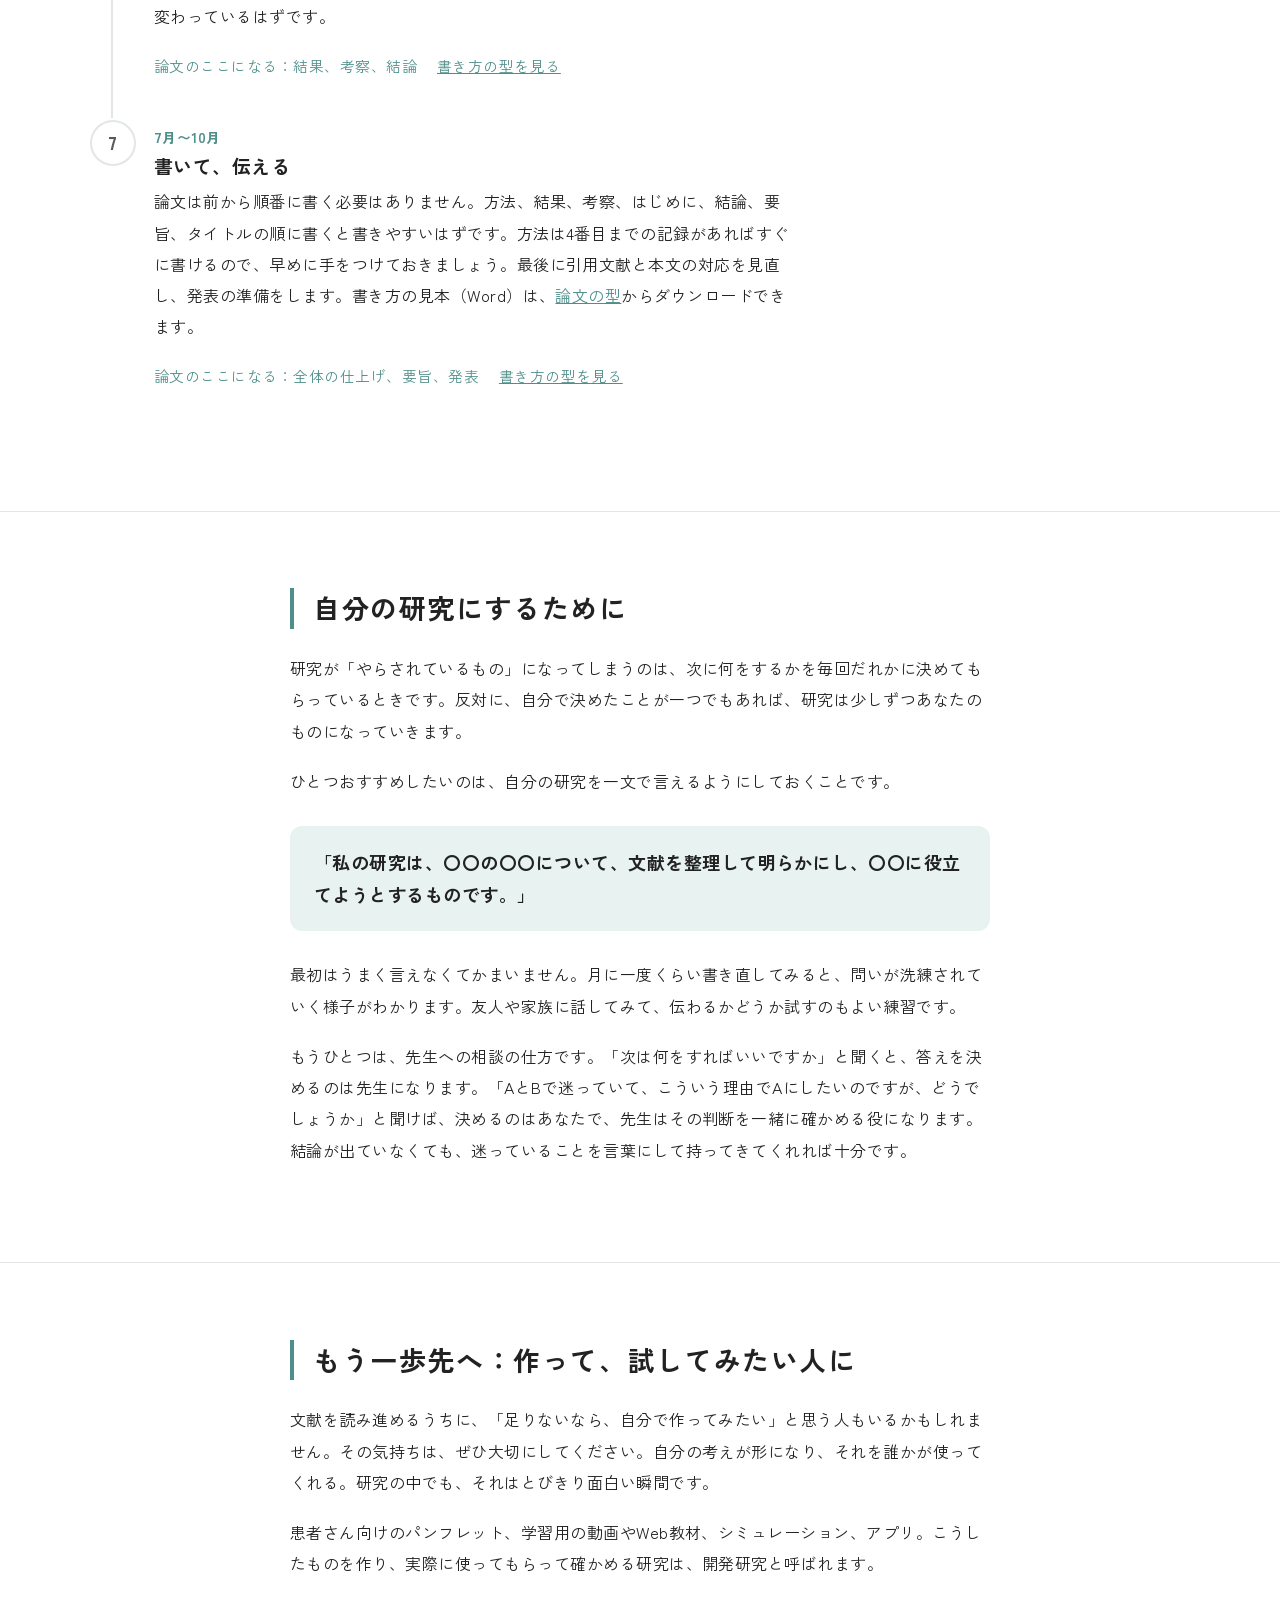
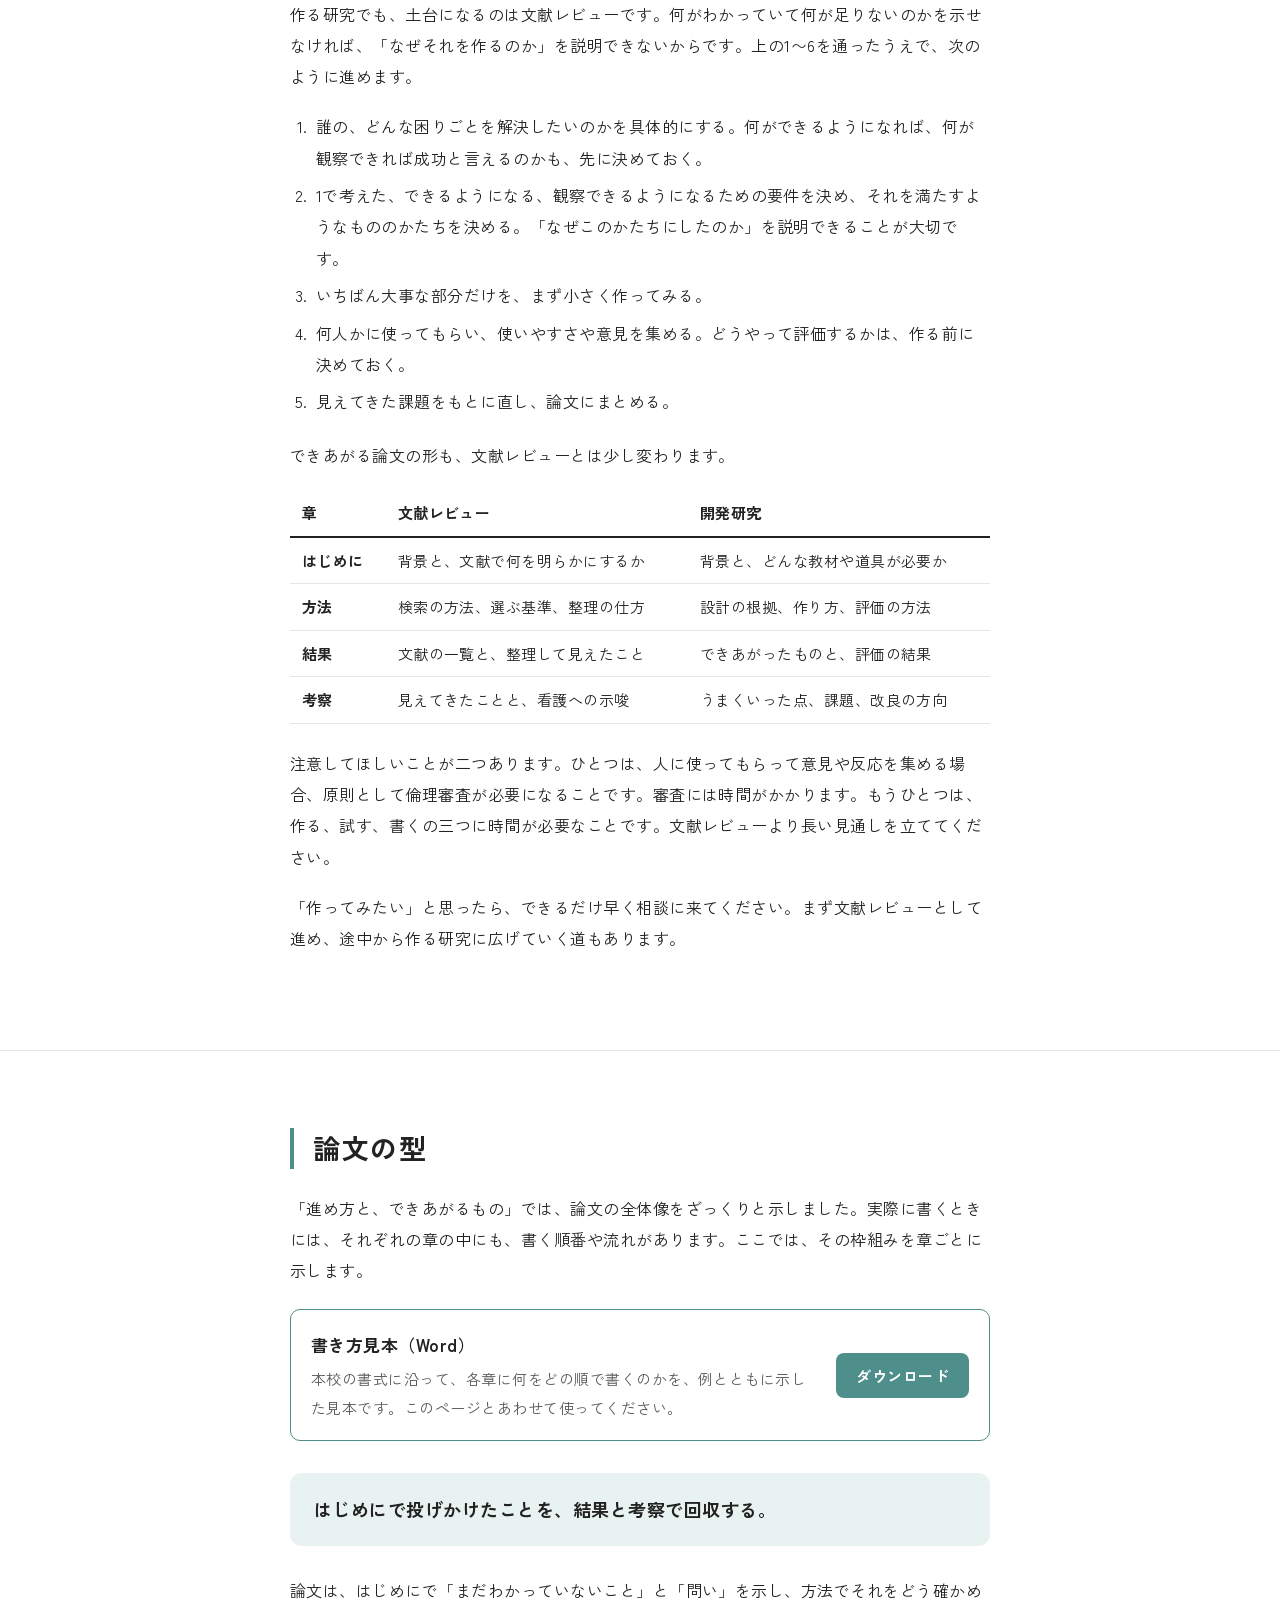
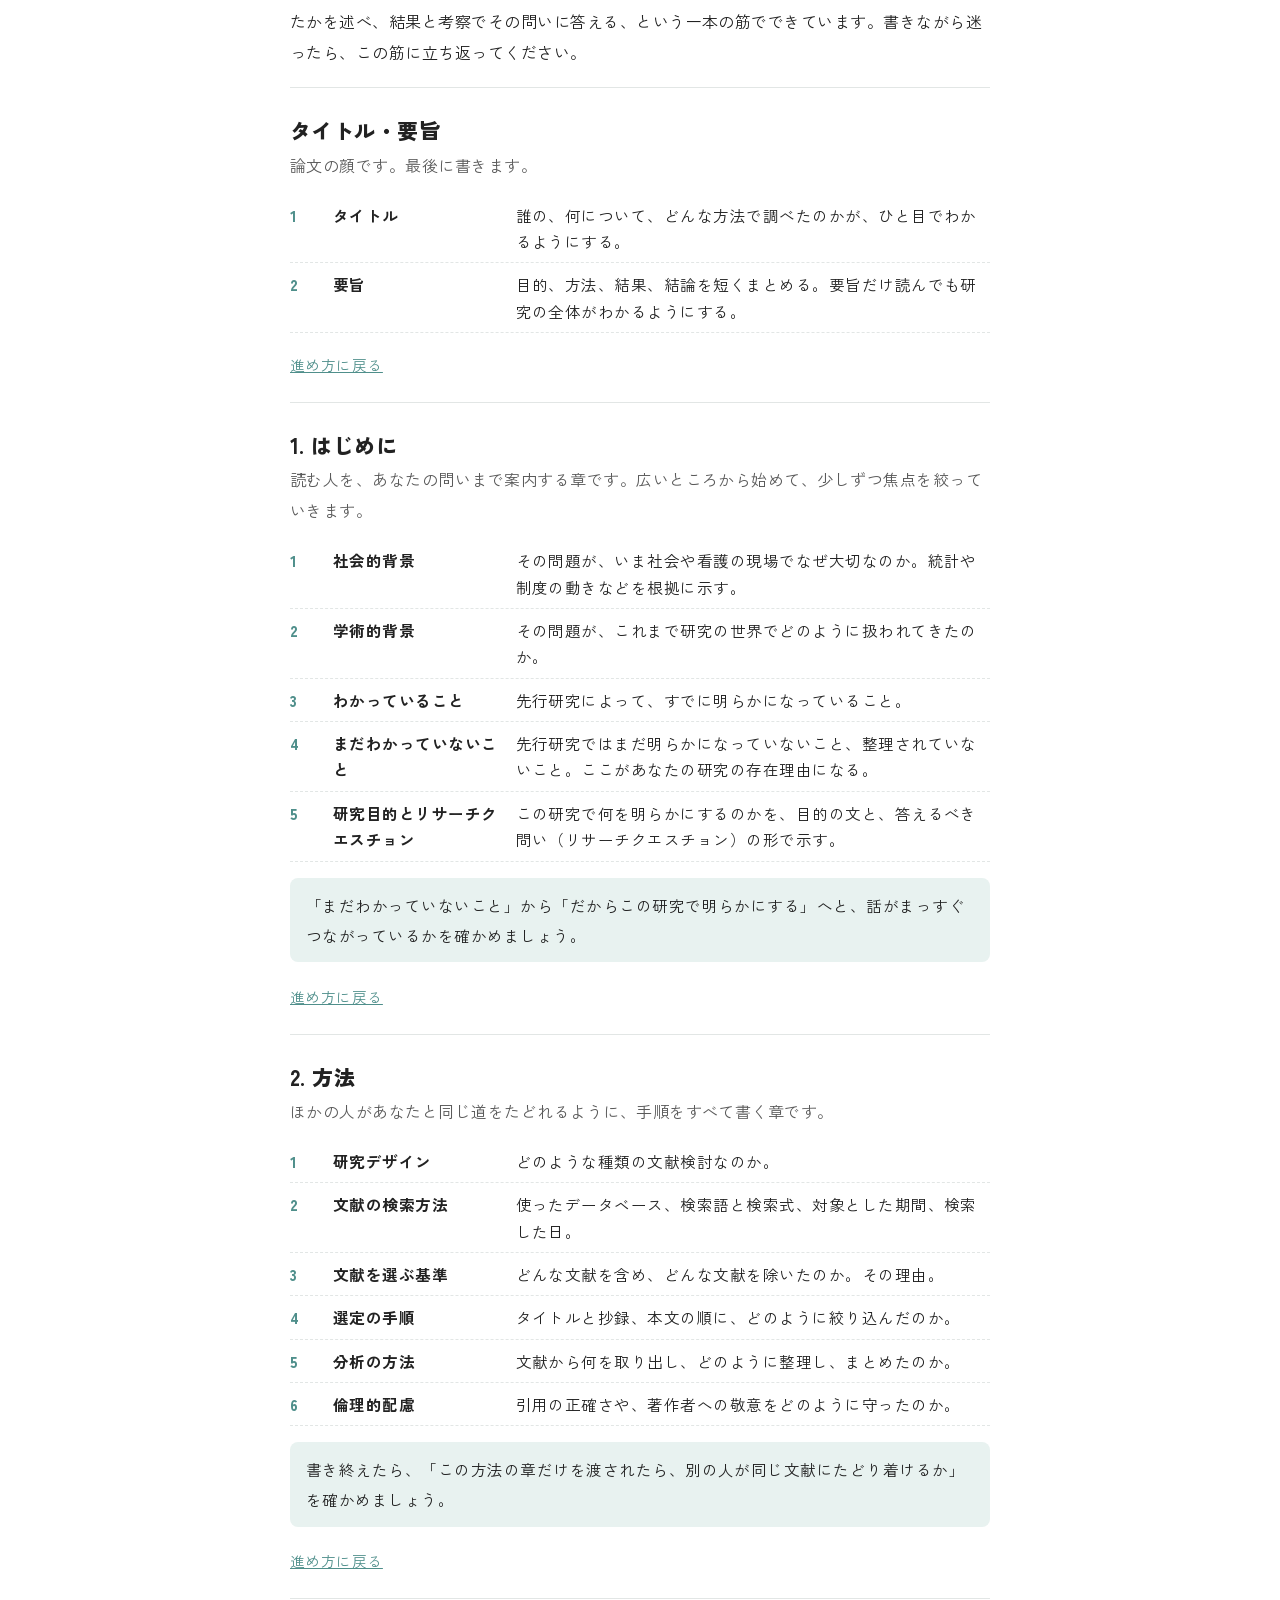
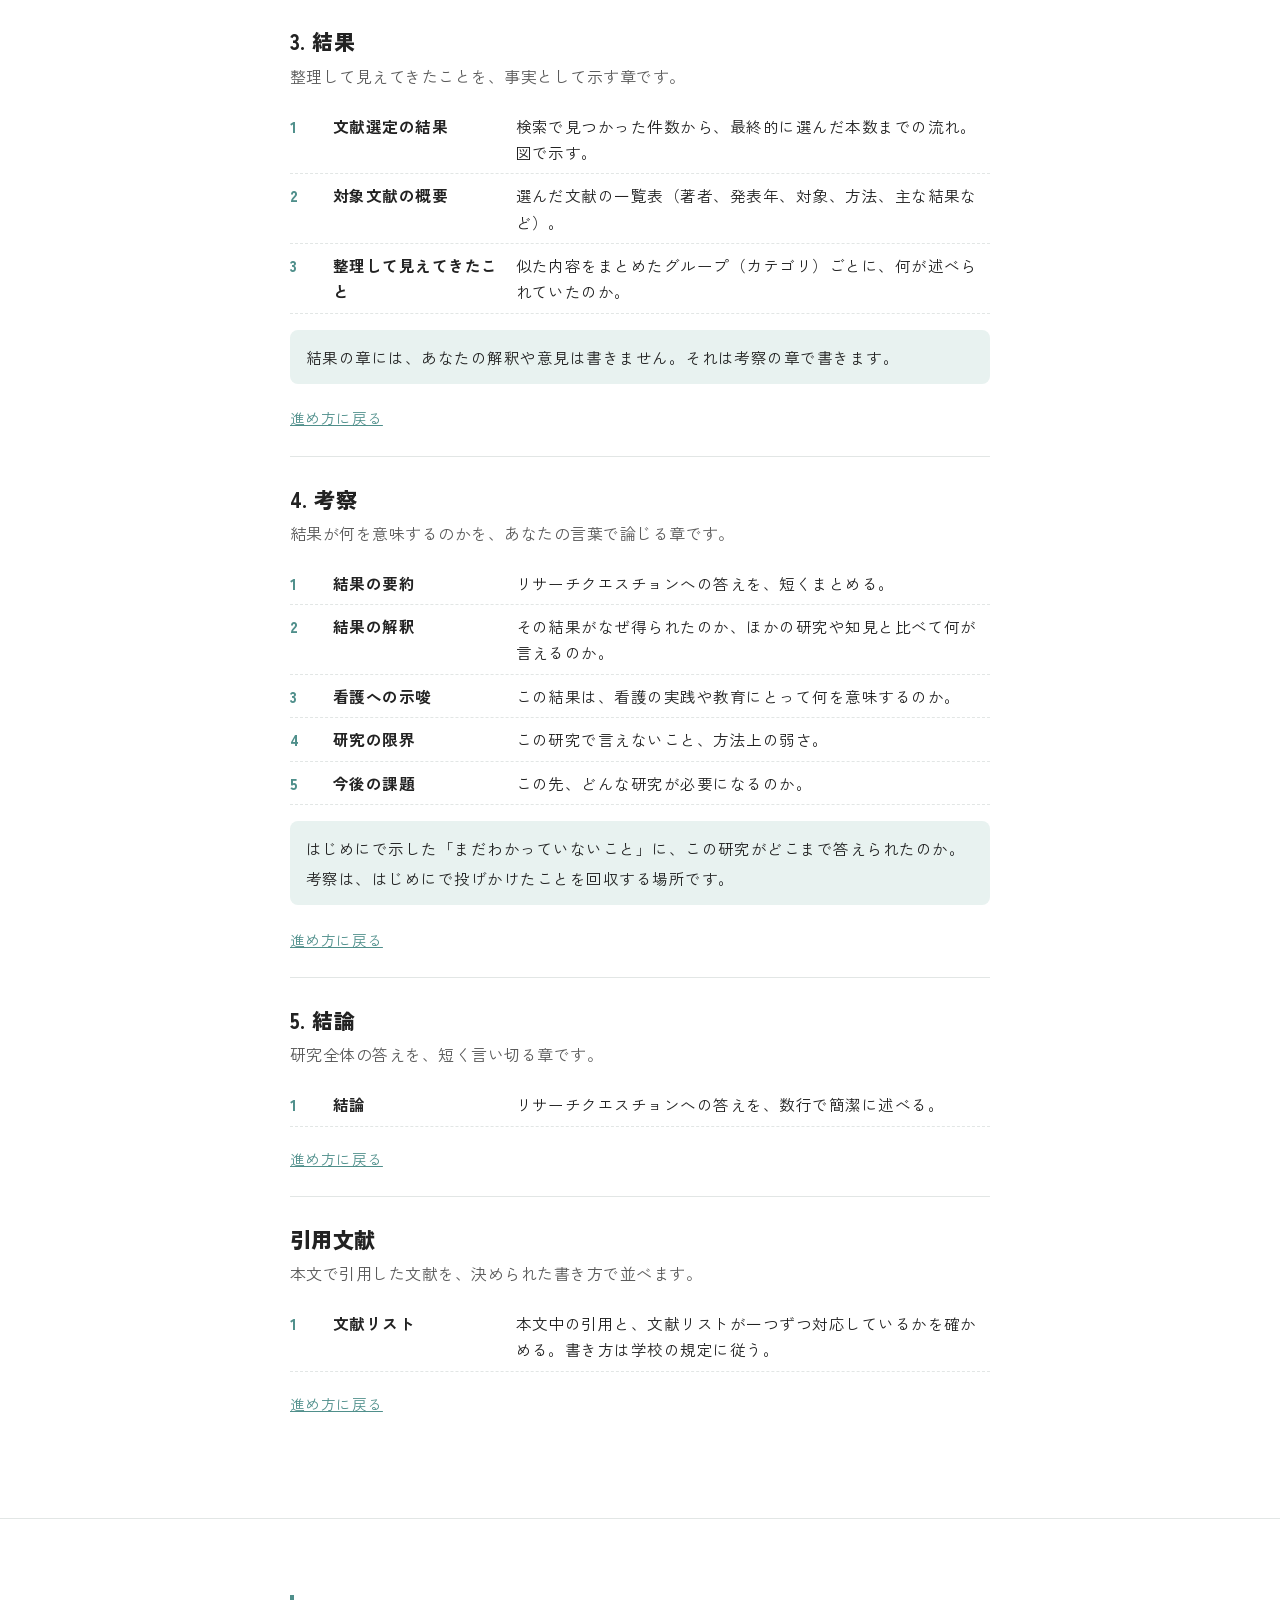
==== commit c14e86e0: "Add files via upload" ====
--- a/sotsuken/index.html
+++ b/sotsuken/index.html
@@ -7,18 +7,18 @@
 <meta name="description" content="看護学生向けの卒業研究ガイド。研究とは何をすることなのか、気になることをどう研究の形にし、どのように論文を作っていくのか。">
 <link rel="preconnect" href="https://fonts.googleapis.com">
 <link rel="preconnect" href="https://fonts.gstatic.com" crossorigin>
-<link href="https://fonts.googleapis.com/css2?family=Noto+Sans+JP:wght@400;500;700&family=Outfit:wght@500;600&display=swap" rel="stylesheet">
+<link href="https://fonts.googleapis.com/css2?family=Zen+Kaku+Gothic+New:wght@400;500;700;900&family=Outfit:wght@500;600&display=swap" rel="stylesheet">
 <style>
 /* VOICE: 教員がゼミの最初に語りかける読み物。です・ます調、落ち着いて、少しわくわく。
    IDEA: 一冊の小冊子。読み進めると、最後にできあがる論文の姿が見えてくる。
    PICTURE: 進め方の章で、読み進めるにつれて論文の目次に印がつく見本。
-   COLOUR and TYPE: ホームページに合わせ白地に墨色。差し色はやわらかな青緑。Noto Sans JP＋Outfit。
+   COLOUR and TYPE: ホームページに合わせ白地に墨色。差し色はやわらかな青緑。Zen Kaku Gothic New＋Outfit。
    LAYOUT: 一段組みの読み物。進め方の章だけ二段にして、右に論文の目次を固定。 */
 :root{color-scheme:light;
 --bg:#ffffff;--ink:#222;--sub:#5a5a5a;
 --acc:#4f8f8b;--accbg:#e8f2f0;--line:#e2e6e5;--soft:#f4f7f6;--warm:#fbf6ee}
 *{box-sizing:border-box;min-width:0}
-body{margin:0;background:var(--bg);color:var(--ink);font:16px/1.95 "Noto Sans JP","Hiragino Sans",sans-serif;overflow-x:clip;letter-spacing:.03em;-webkit-font-smoothing:antialiased}
+body{margin:0;background:var(--bg);color:var(--ink);font:16px/1.95 "Zen Kaku Gothic New","Hiragino Sans","Hiragino Kaku Gothic ProN","Yu Gothic Medium","YuGothic","Meiryo",sans-serif;overflow-x:clip;letter-spacing:.03em;-webkit-font-smoothing:antialiased}
 html{scroll-padding-top:20px;scroll-behavior:smooth}
 @media(prefers-reduced-motion:reduce){html{scroll-behavior:auto}*{transition:none!important}}
 :focus-visible{outline:3px solid var(--acc);outline-offset:2px}
@@ -33,7 +33,7 @@
 a{color:var(--acc)}
 .lead{font-size:clamp(17px,2vw,19px);color:var(--sub);margin-top:1.2em}
 .intro{background:linear-gradient(180deg,var(--accbg),#fff 90%);padding-bottom:clamp(20px,3vw,40px)}
-.kick{font-family:Outfit,'Noto Sans JP',sans-serif;font-size:15px;color:#777;font-weight:500;letter-spacing:.1em;margin-bottom:.6em}
+.kick{font-family:Outfit,'Zen Kaku Gothic New',sans-serif;font-size:15px;color:#777;font-weight:500;letter-spacing:.1em;margin-bottom:.6em}
 section+section{border-top:1px solid var(--line)}
 .ex{margin:1.6em 0 2em;padding:0;list-style:none;border-left:3px solid var(--acc)}
 .ex li{padding:4px 0 14px 22px;position:relative}
@@ -135,7 +135,7 @@
 .site-gnav a:hover,.site-gnav a[aria-current="page"]{border-bottom-color:var(--ink)}
 .site-footer{max-width:1080px;margin:0 auto 40px;background:#222;color:#fff;text-align:center;padding:28px 20px 36px}
 .site-footer .top{color:#fff;font-size:12px;text-decoration:none;display:inline-block;margin-bottom:28px}
-.site-footer p{margin:0;font-family:Outfit,"Noto Sans JP",sans-serif;letter-spacing:.06em;font-size:14px;line-height:1.5}
+.site-footer p{margin:0;font-family:Outfit,"Zen Kaku Gothic New",sans-serif;letter-spacing:.06em;font-size:14px;line-height:1.5}
 @media(max-width:720px){.site-hero{margin-top:0;padding:28px 20px}.site-gnav{justify-content:center;gap:24px;padding:12px 16px}.site-footer{margin-bottom:0}}
 </style>
 <script>new MutationObserver(()=>{for(const c of document.querySelectorAll('.stack td:not([data-l])')){let i=0,p=c;while(p=p.previousElementSibling)i+=p.colSpan;c.dataset.l=c.closest('table').rows[0].cells[i]?.textContent||''}}).observe(document,{childList:true,subtree:true})</script>
@@ -426,13 +426,12 @@
   <details><summary>英語の論文が読めない</summary><p>最初から全部を読む必要はありません。まず抄録（Abstract）で、対象、方法、結果をつかみます。翻訳ツールを使ってもかまいませんが、数値や専門用語は原文で確かめてください。</p></details>
   <details><summary>何をしているのかわからなくなった</summary><p>「進め方と、できあがるもの」に戻って、今やっている作業が論文のどこになるのかを確かめてみてください。それでもわからなければ、そのまま正直に相談に来てください。わからなくなったと言えるのも、立派な力です。</p></details>
   <details><summary>生成AIは使ってもいい？</summary><p>使い方は学校の方針に従ってください。考えを整理したり、言い回しを相談したりするのには役立ちますが、存在しない文献や数値をもっともらしく作り出すことがあります。引用する文献は、必ず自分で原本を確かめてください。</p></details>
-  <p style="margin-top:2em">研究の途中で迷うのは、誰にとっても当たり前のことです。迷ったら、またこのページに戻ってきてください。知識をつくる側から見える景色を、一緒に見に行きましょう。</p>
  </div>
 </section>
 
 </main>
 
-<p class="band note" style="padding-block:20px 28px;text-align:center">スケジュールや提出物の様式は、学校の規程とゼミの案内を優先してください。</p>
+<p class="band note" style="padding-block:20px 28px;text-align:center">それではみなさん、一緒に頑張りましょう！</p>
 <a class="totoc" id="totoc" href="#toc" aria-label="目次へ戻る">目次</a>
 <footer class="site-footer">
  <a class="top" href="#top">トップへ戻る</a>
